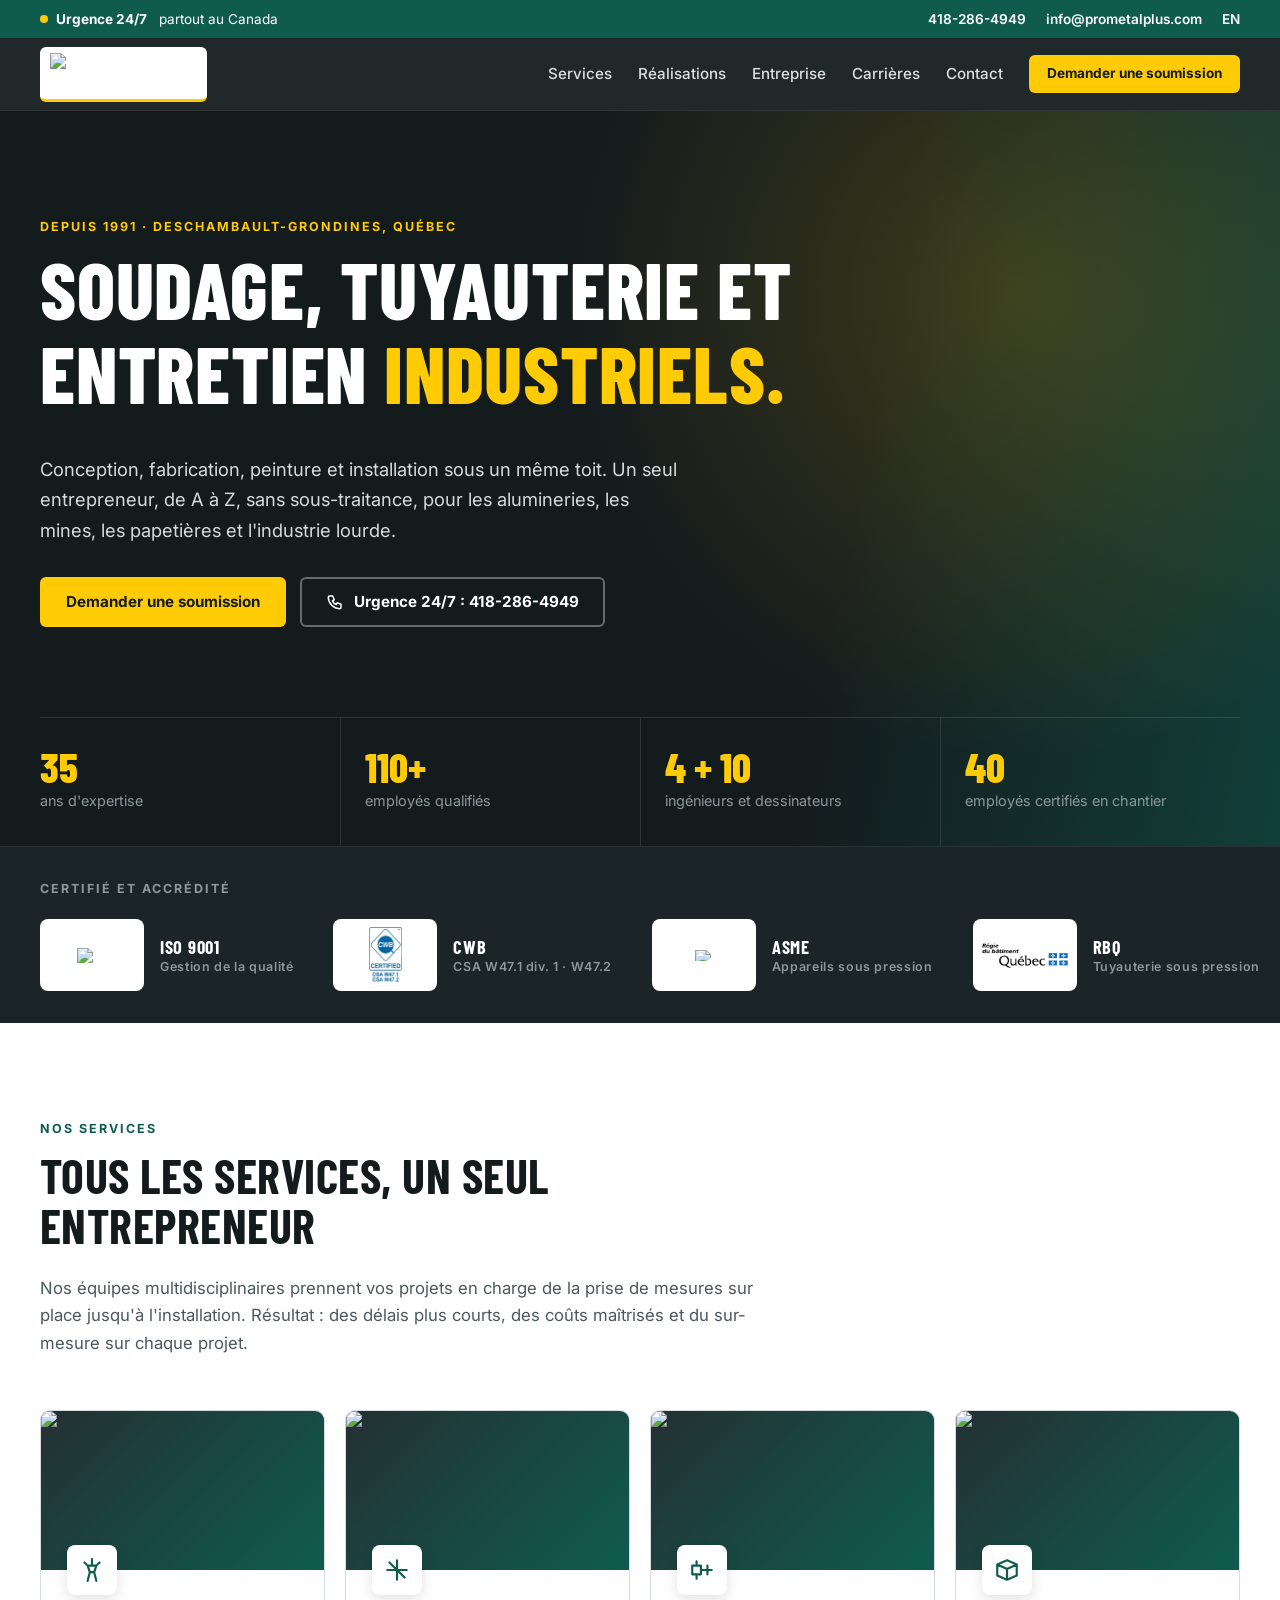
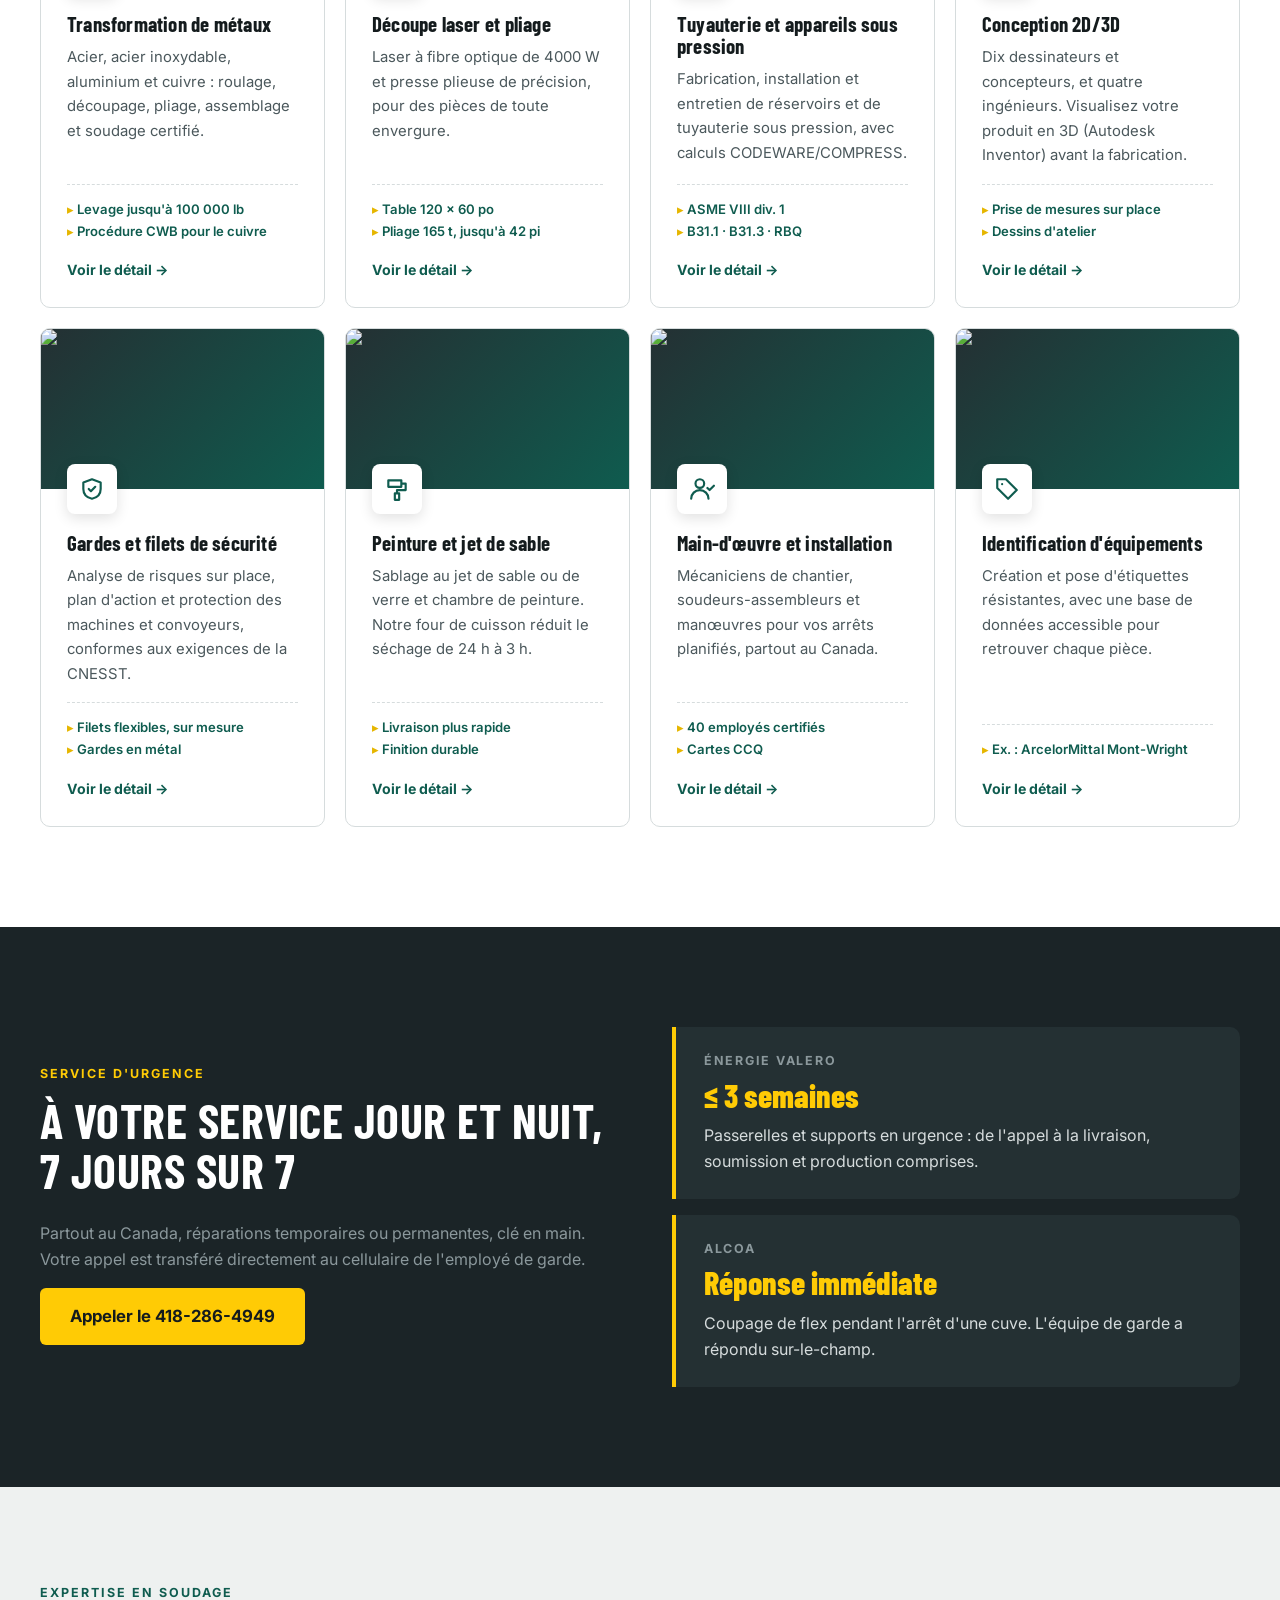
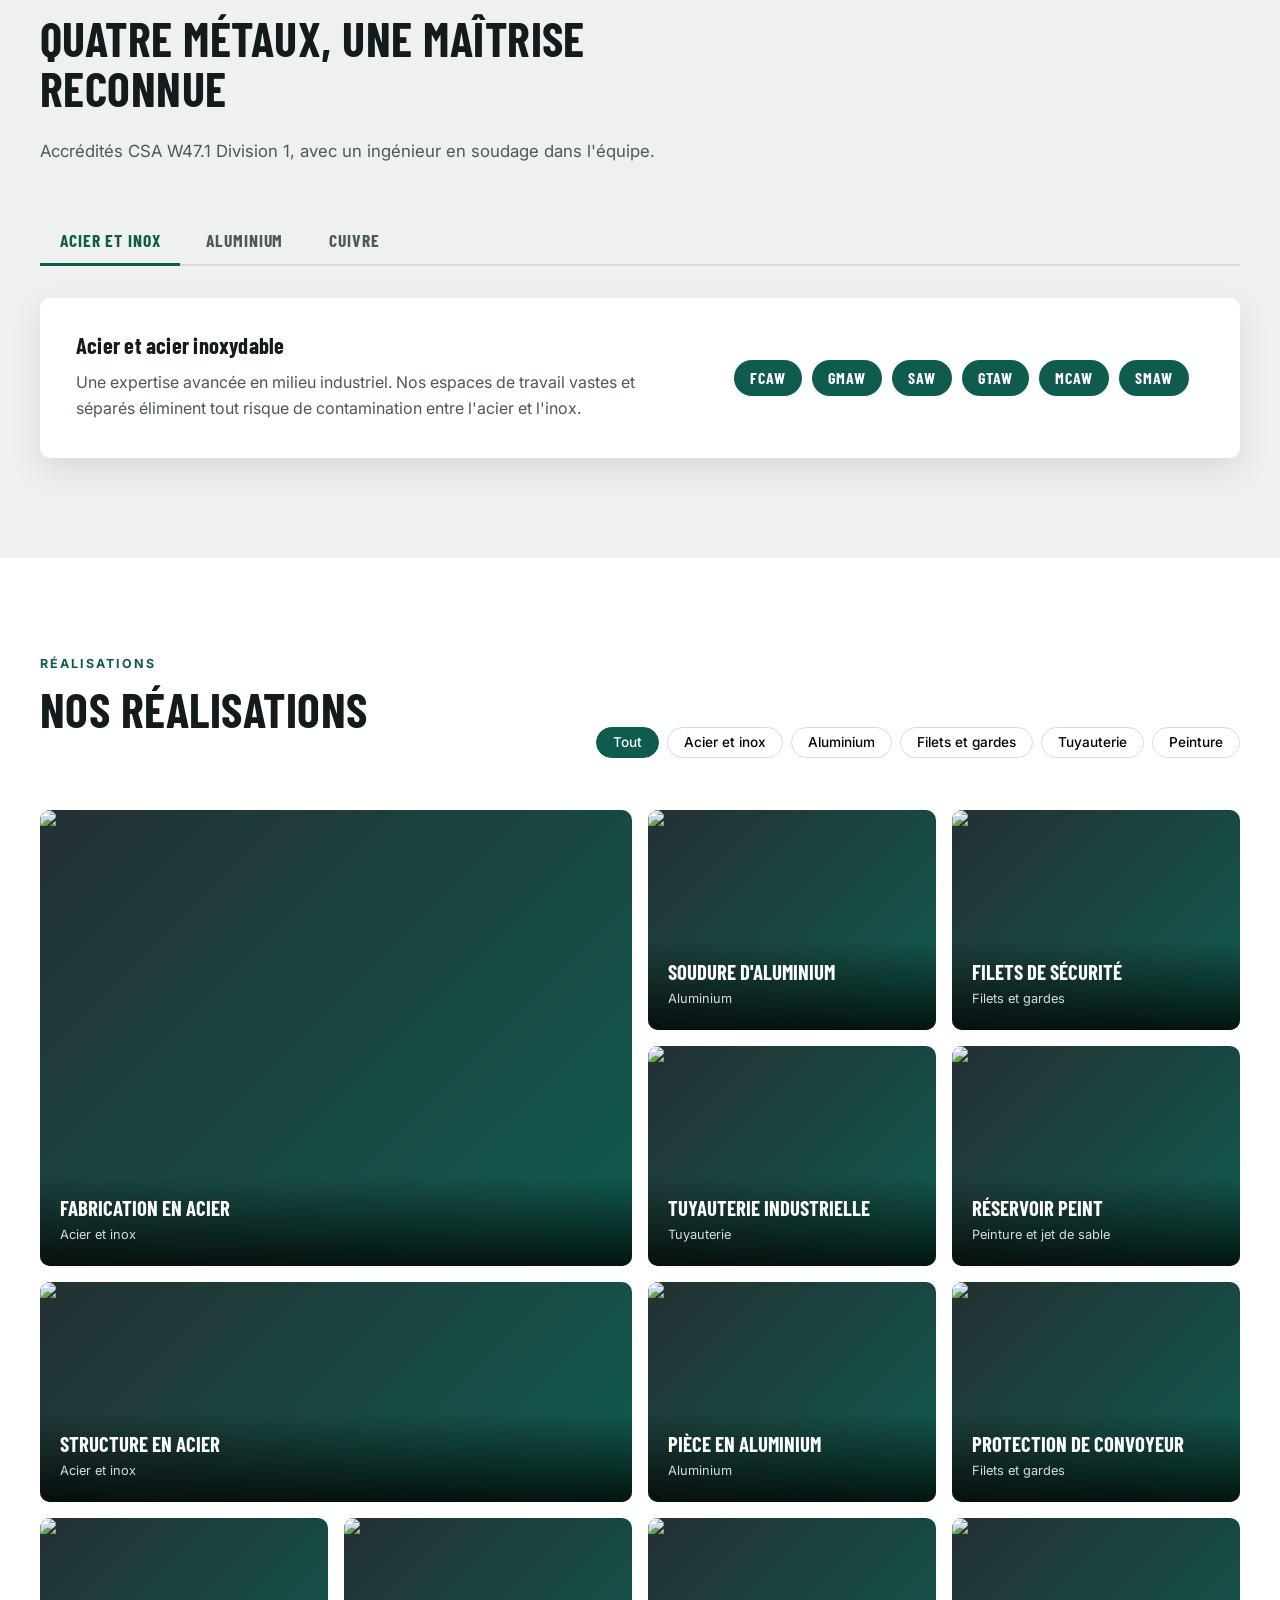
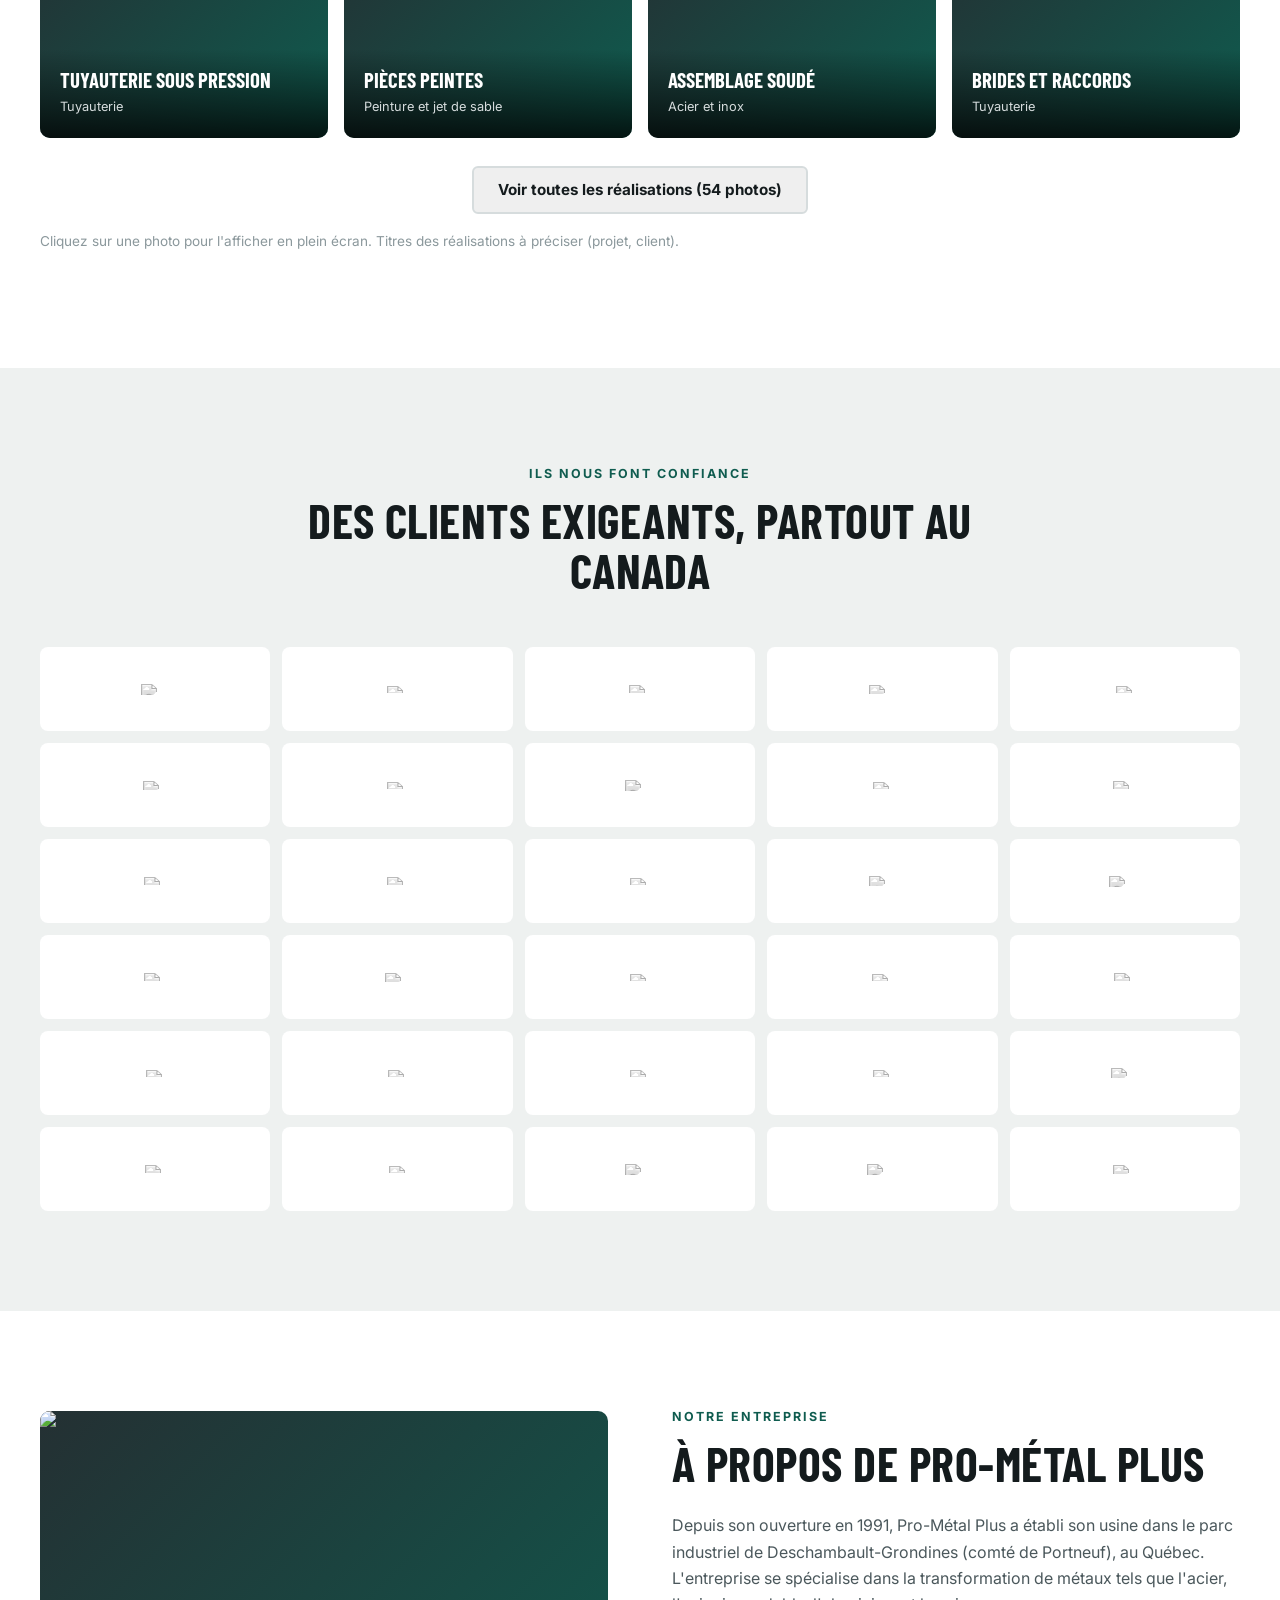
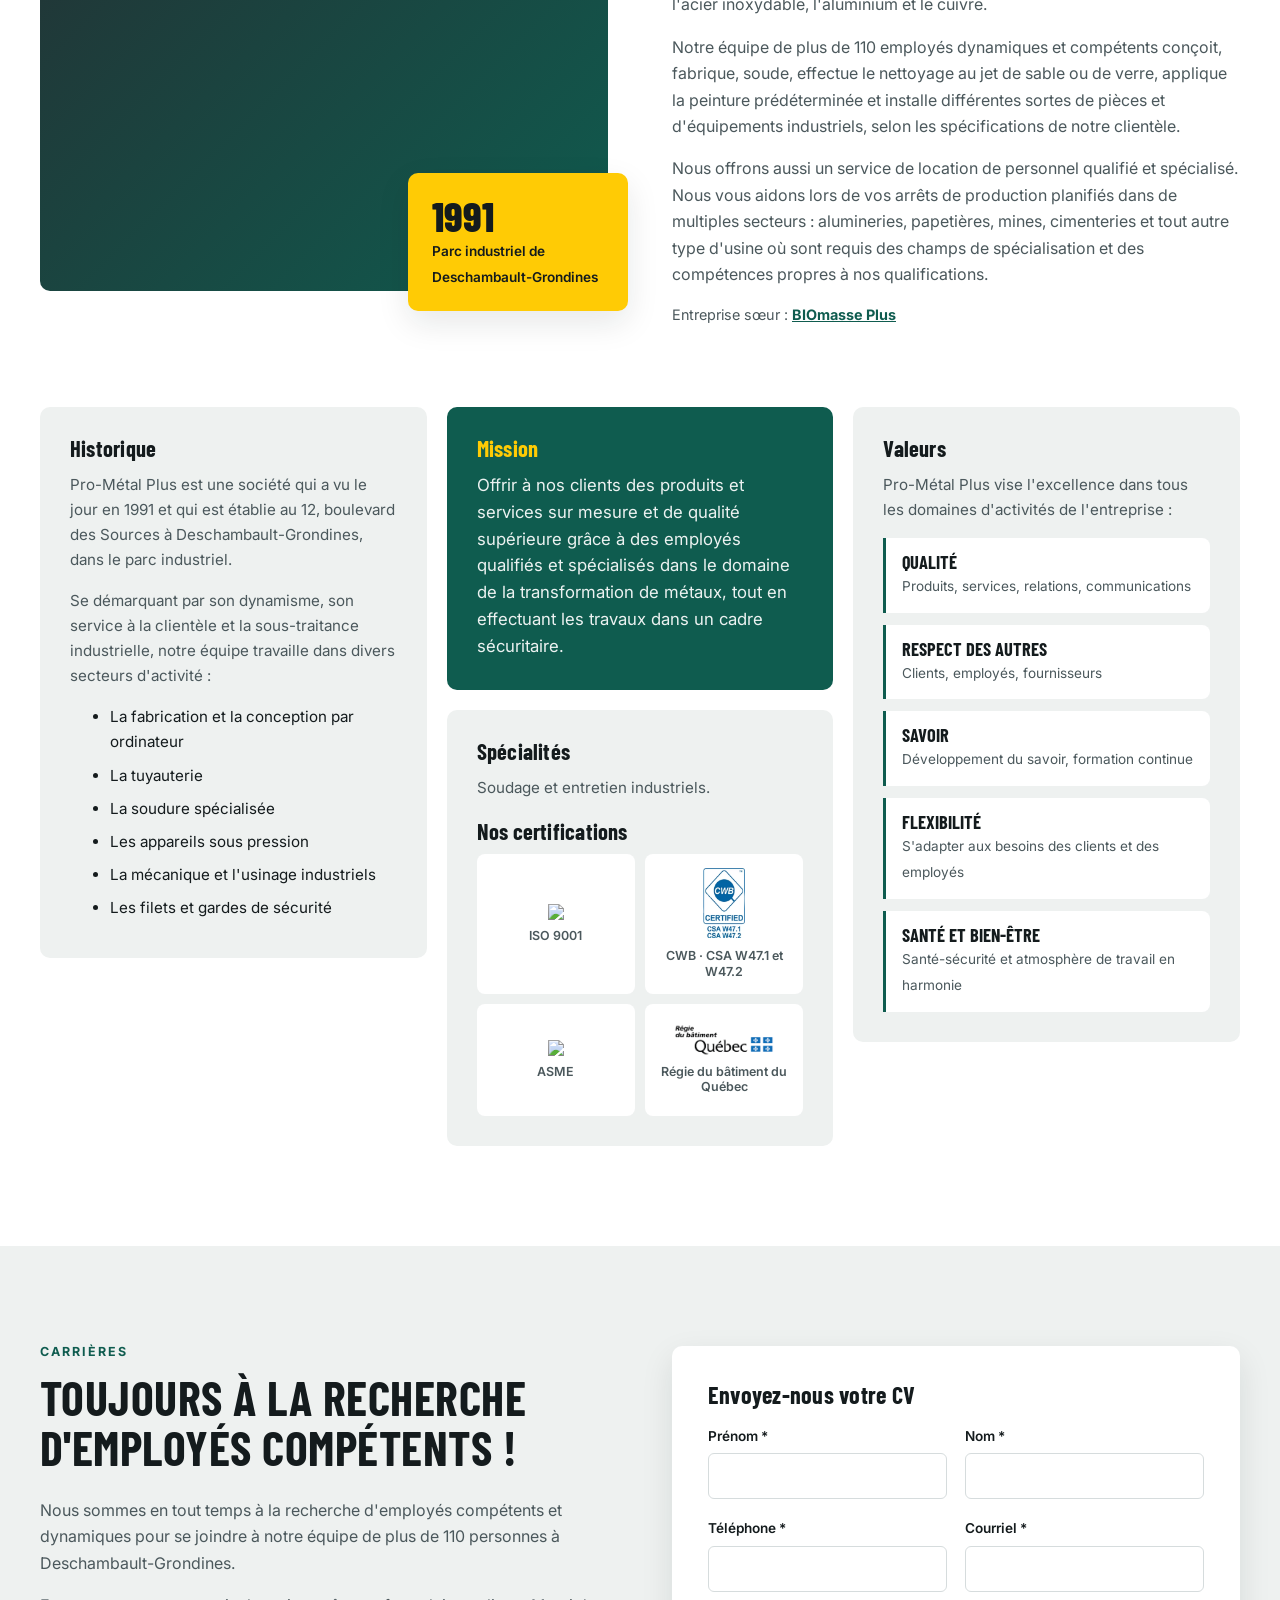
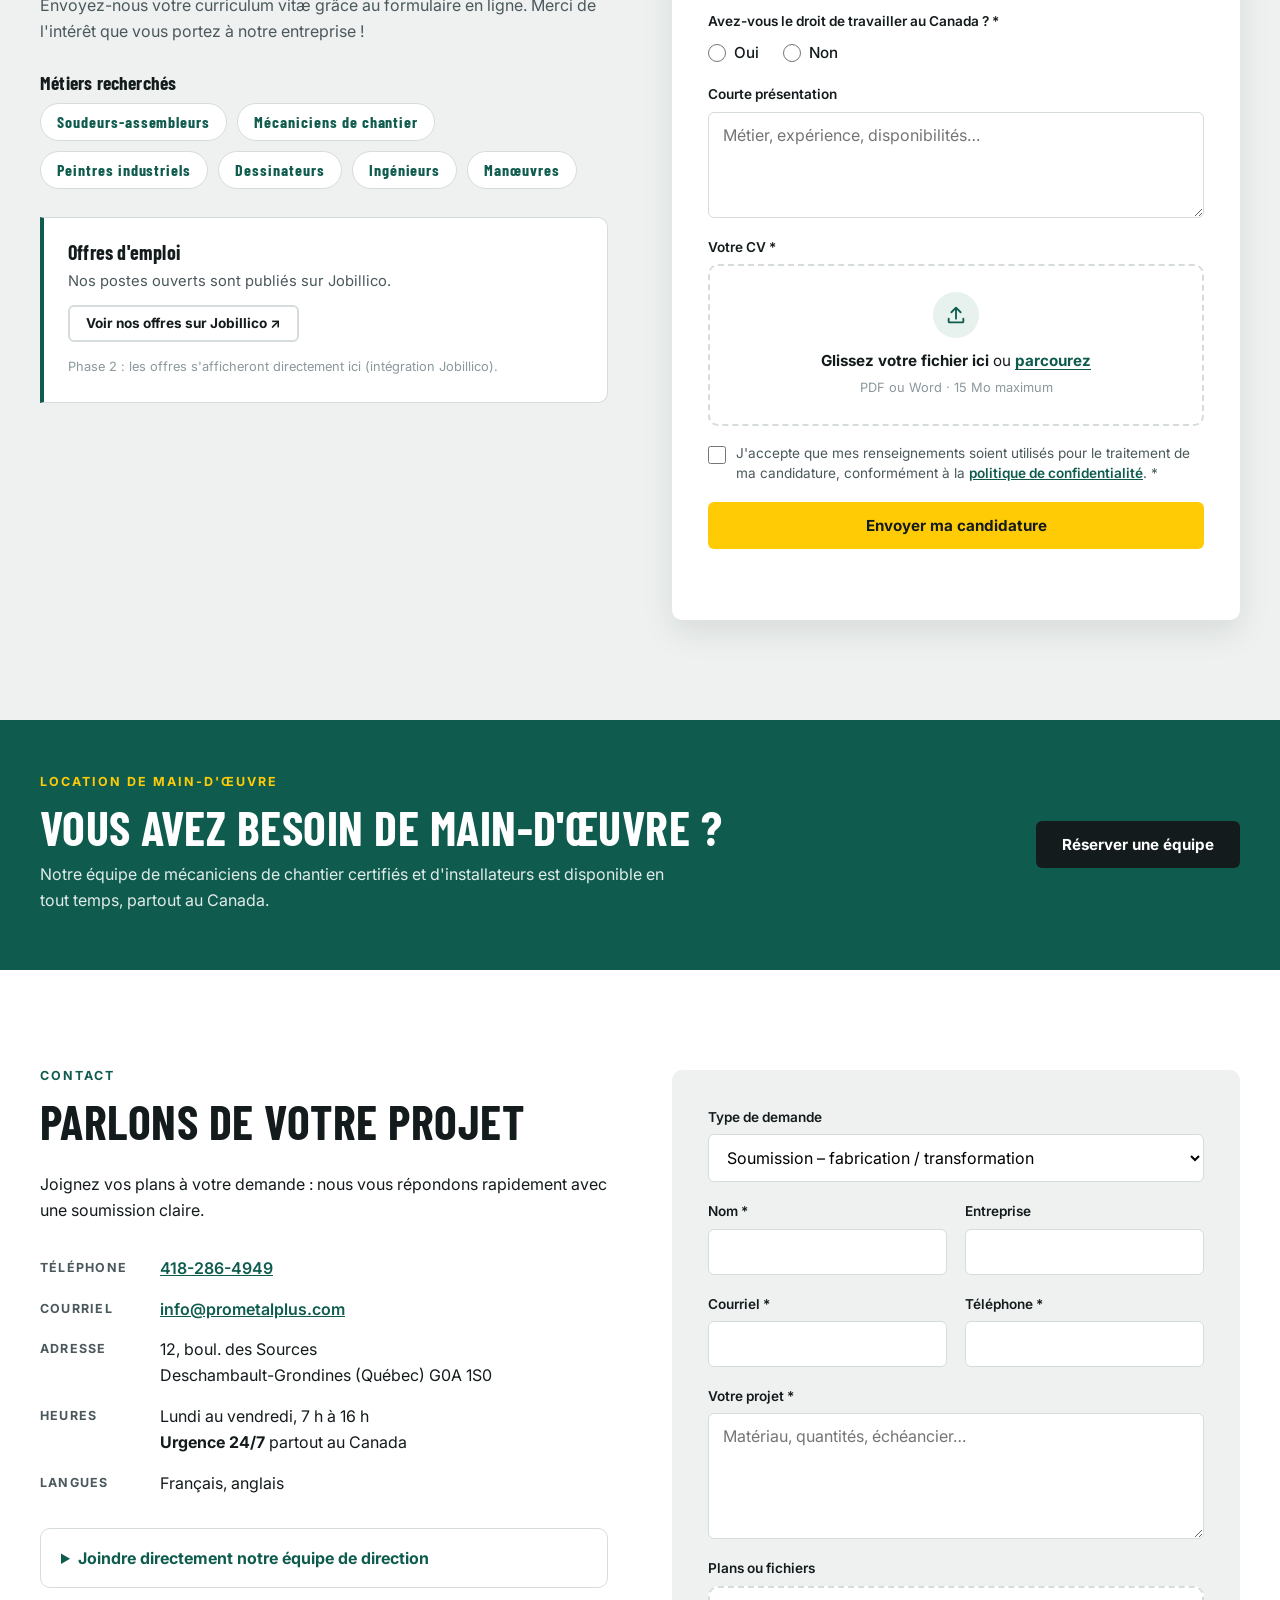
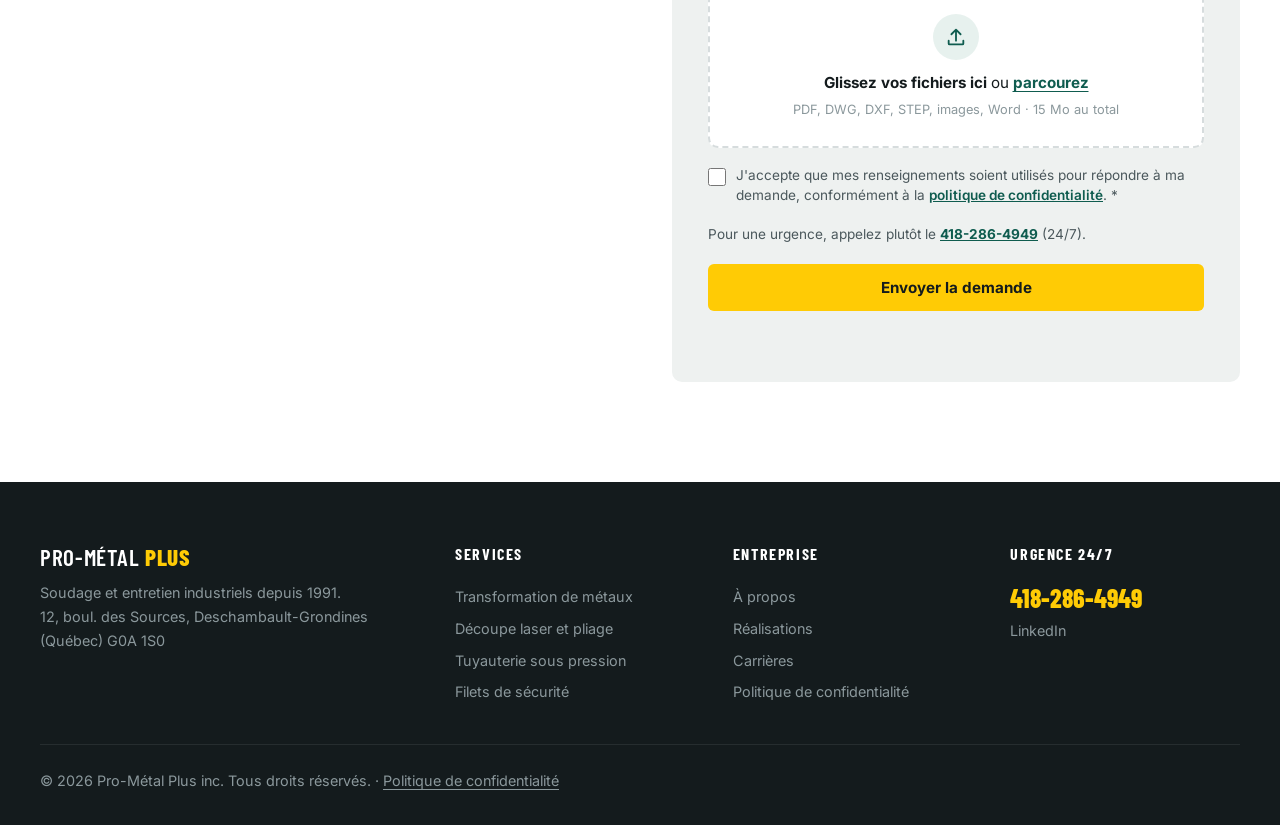
==== index.html @ 3fecea89 "Remplacer le logo RBQ par la version avec le drapeau du Québec Co-Authored-By: Claude Opus 5.5 <nore" ====
<!doctype html>
<html lang="fr-CA">
<head>
  <meta charset="utf-8">
  <meta name="viewport" content="width=device-width, initial-scale=1">
  <title>Pro-Métal Plus | Soudage, tuyauterie et entretien industriels – Québec</title>
  <meta name="description" content="Transformation de métaux, découpe laser, tuyauterie sous pression, filets de sécurité et main-d'œuvre industrielle. Certifié ISO 9001, CSA W47.1, ASME, RBQ. Urgence 24/7 partout au Canada.">
  <link rel="canonical" href="https://www.prometalplus.com/">
  <link rel="alternate" hreflang="fr-CA" href="https://www.prometalplus.com/">
  <link rel="alternate" hreflang="en-CA" href="https://www.prometalplus.com/en">
  <meta property="og:title" content="Pro-Métal Plus – Soudage et entretien industriels depuis 1991">
  <meta property="og:description" content="Un seul entrepreneur, de la conception à l'installation. Urgence 24/7 partout au Canada.">
  <meta property="og:type" content="website">
  <meta property="og:locale" content="fr_CA">
  <link rel="preconnect" href="https://fonts.googleapis.com">
  <link rel="preconnect" href="https://fonts.gstatic.com" crossorigin>
  <link href="https://fonts.googleapis.com/css2?family=Barlow+Condensed:wght@600;700;800&family=Inter:wght@400;500;600;700&display=swap" rel="stylesheet">
  <link rel="stylesheet" href="assets/styles.css">
  <script type="application/ld+json">
  {
    "@context": "https://schema.org",
    "@type": "LocalBusiness",
    "name": "Pro-Métal Plus inc.",
    "foundingDate": "1991",
    "url": "https://www.prometalplus.com/",
    "telephone": "+1-418-286-4949",
    "email": "info@prometalplus.com",
    "address": {
      "@type": "PostalAddress",
      "streetAddress": "12, boulevard des Sources",
      "addressLocality": "Deschambault-Grondines",
      "addressRegion": "QC",
      "postalCode": "G0A 1S0",
      "addressCountry": "CA"
    },
    "openingHours": "Mo-Fr 07:00-16:00",
    "areaServed": "CA",
    "sameAs": ["https://www.linkedin.com/company/pro-metal-plus"]
  }
  </script>
</head>
<body>
  <a class="skip" href="#contenu">Aller au contenu</a>

  <div class="topbar" id="top">
    <div class="wrap topbar-inner">
      <p><span class="pulse" aria-hidden="true"></span><strong>Urgence 24/7</strong><span class="hide-sm">&nbsp;partout au Canada</span></p>
      <div class="topbar-links">
        <a href="tel:+14182864949">418-286-4949</a>
        <a href="mailto:info@prometalplus.com" class="hide-sm">info@prometalplus.com</a>
        <a href="index-en.html" lang="en" hreflang="en">EN</a>
      </div>
    </div>
  </div>

  <header class="site-header">
    <div class="wrap header-inner">
      <a href="#top" class="logo" aria-label="Pro-Métal Plus, accueil">
        <span class="logo-plate"><img src="https://static.wixstatic.com/media/ba2cd3_1c61104547f84e889fcced7e7ce019eb~mv2.png/v1/fit/w_420,h_114,q_90,enc_auto/ba2cd3_1c61104547f84e889fcced7e7ce019eb~mv2.png" alt="Pro-Métal Plus" width="210" height="57"></span>
      </a>
      <button class="nav-toggle" aria-expanded="false" aria-controls="nav" aria-label="Ouvrir le menu">
        <span></span><span></span><span></span>
      </button>
      <nav id="nav" class="nav">
        <a href="#services">Services</a>
        <a href="#realisations">Réalisations</a>
        <a href="#entreprise">Entreprise</a>
        <a href="#carrieres">Carrières</a>
        <a href="#contact">Contact</a>
        <a href="#contact" class="btn btn-primary btn-sm">Demander une soumission</a>
      </nav>
    </div>
  </header>

  <main id="contenu">
    <!-- HERO -->
    <section class="hero">
      <div class="hero-bg" aria-hidden="true" style="--hero:url('https://static.wixstatic.com/media/ba2cd3_7f628fdc2ef7432baa7f3d2c8104a5ea~mv2.jpg/v1/fill/w_1920,h_1100,al_c,q_80,enc_auto/ba2cd3_7f628fdc2ef7432baa7f3d2c8104a5ea~mv2.jpg')"></div>
      <div class="wrap hero-inner">
        <p class="eyebrow">Depuis 1991 · Deschambault-Grondines, Québec</p>
        <h1>Soudage, tuyauterie et entretien <span class="accent">industriels.</span></h1>
        <p class="lead">Conception, fabrication, peinture et installation sous un même toit.
          Un seul entrepreneur, de A à Z, sans sous-traitance, pour les alumineries, les mines, les papetières et l'industrie lourde.</p>
        <div class="hero-cta">
          <a href="#contact" class="btn btn-primary">Demander une soumission</a>
          <a href="tel:+14182864949" class="btn btn-ghost">
            <svg viewBox="0 0 24 24" aria-hidden="true"><path d="M5 4h4l2 5-2.5 1.5a11 11 0 0 0 5 5L15 13l5 2v4a2 2 0 0 1-2 2A16 16 0 0 1 3 6a2 2 0 0 1 2-2"/></svg>
            Urgence 24/7 : 418-286-4949
          </a>
        </div>
      </div>
      <div class="wrap">
        <ul class="stats">
          <li><strong data-since="1991">35</strong><span>ans d'expertise</span></li>
          <li><strong>110+</strong><span>employés qualifiés</span></li>
          <li><strong>4 + 10</strong><span>ingénieurs et dessinateurs</span></li>
          <li><strong>40</strong><span>employés certifiés en chantier</span></li>
        </ul>
      </div>
    </section>

    <!-- CERTIFICATIONS -->
    <section class="certs" aria-label="Certifications">
      <div class="wrap certs-inner">
        <p>Certifié et accrédité</p>
        <ul class="cert-list">
          <li><span class="cert-img"><img src="https://static.wixstatic.com/media/ba2cd3_ef130b03b09541f49f3c5443480b4c1b~mv2.jpg/v1/fit/w_240,h_120,q_90,enc_auto/ba2cd3_ef130b03b09541f49f3c5443480b4c1b~mv2.jpg" alt="Certification ISO 9001" width="80" height="40"></span><span class="cert-txt"><strong>ISO 9001</strong><small>Gestion de la qualité</small></span></li>
          <li><span class="cert-img"><img src="assets/cwb-certified.png" alt="Certifié CWB – CSA W47.1 et CSA W47.2" width="136" height="234"></span><span class="cert-txt"><strong>CWB</strong><small>CSA W47.1 div. 1 · W47.2</small></span></li>
          <li><span class="cert-img"><img src="https://static.wixstatic.com/media/ba2cd3_6da52abd4d184717bfda48ca9338acb3~mv2.jpg/v1/fit/w_240,h_134,q_90,enc_auto/ba2cd3_6da52abd4d184717bfda48ca9338acb3~mv2.jpg" alt="ASME" width="80" height="45"></span><span class="cert-txt"><strong>ASME</strong><small>Appareils sous pression</small></span></li>
          <li><span class="cert-img"><img src="assets/rbq.png" alt="Régie du bâtiment du Québec (RBQ)" width="499" height="156"></span><span class="cert-txt"><strong>RBQ</strong><small>Tuyauterie sous pression</small></span></li>
        </ul>
      </div>
    </section>

    <!-- SERVICES -->
    <section class="section" id="services">
      <div class="wrap">
        <header class="section-head">
          <p class="eyebrow">Nos services</p>
          <h2>Tous les services, un seul entrepreneur</h2>
          <p>Nos équipes multidisciplinaires prennent vos projets en charge de la prise de mesures sur place jusqu'à l'installation. Résultat : des délais plus courts, des coûts maîtrisés et du sur-mesure sur chaque projet.</p>
        </header>
        <div class="cards">
          <a class="card" href="#service-transformation" data-service="transformation">
            <div class="card-img"><img src="https://static.wixstatic.com/media/ba2cd3_f2b2e9b9323040f084ddc357f3753e19~mv2.jpg/v1/fill/w_640,h_360,al_c,q_80,enc_auto/ba2cd3_f2b2e9b9323040f084ddc357f3753e19~mv2.jpg" alt="Transformation de métaux" loading="lazy" width="640" height="360"></div>
            <div class="icon" aria-hidden="true"><svg viewBox="0 0 24 24"><path d="M12 2v6M8 8h8l-2 6h-4zM10 14l-2 8M14 14l2 8M5 5l2 2M19 5l-2 2"/></svg></div>
            <h3>Transformation de métaux</h3>
            <p>Acier, acier inoxydable, aluminium et cuivre : roulage, découpage, pliage, assemblage et soudage certifié.</p>
            <ul class="specs"><li>Levage jusqu'à 100 000 lb</li><li>Procédure CWB pour le cuivre</li></ul>
            <span class="more">Voir le détail <span aria-hidden="true">→</span></span>
          </a>
          <a class="card" href="#service-decoupe" data-service="decoupe">
            <div class="card-img"><img src="https://static.wixstatic.com/media/c776e7_84c294afe4854980b2db826070c5a3c8~mv2.jpg/v1/fill/w_640,h_360,al_c,q_80,enc_auto/c776e7_84c294afe4854980b2db826070c5a3c8~mv2.jpg" alt="Découpe laser et pliage" loading="lazy" width="640" height="360"></div>
            <div class="icon" aria-hidden="true"><svg viewBox="0 0 24 24"><path d="M3 12h18M12 3v18M5 5l14 14"/></svg></div>
            <h3>Découpe laser et pliage</h3>
            <p>Laser à fibre optique de 4000 W et presse plieuse de précision, pour des pièces de toute envergure.</p>
            <ul class="specs"><li>Table 120 × 60 po</li><li>Pliage 165 t, jusqu'à 42 pi</li></ul>
            <span class="more">Voir le détail <span aria-hidden="true">→</span></span>
          </a>
          <a class="card" href="#service-tuyauterie" data-service="tuyauterie">
            <div class="card-img"><img src="https://static.wixstatic.com/media/ba2cd3_2ff84ee8f72b445e99ed83cd4de413bb~mv2.jpg/v1/fill/w_640,h_360,al_c,q_80,enc_auto/ba2cd3_2ff84ee8f72b445e99ed83cd4de413bb~mv2.jpg" alt="Tuyauterie et appareils sous pression" loading="lazy" width="640" height="360"></div>
            <div class="icon" aria-hidden="true"><svg viewBox="0 0 24 24"><path d="M3 8h8v8H3zM11 12h10M17 8v8M7 4v4M7 16v4"/></svg></div>
            <h3>Tuyauterie et appareils sous pression</h3>
            <p>Fabrication, installation et entretien de réservoirs et de tuyauterie sous pression, avec calculs CODEWARE/COMPRESS.</p>
            <ul class="specs"><li>ASME VIII div. 1</li><li>B31.1 · B31.3 · RBQ</li></ul>
            <span class="more">Voir le détail <span aria-hidden="true">→</span></span>
          </a>
          <a class="card" href="#service-conception" data-service="conception">
            <div class="card-img"><img src="https://static.wixstatic.com/media/ba2cd3_c58f81c004434b0d946f1bfed806f370~mv2.jpg/v1/fill/w_640,h_360,al_c,q_80,enc_auto/ba2cd3_c58f81c004434b0d946f1bfed806f370~mv2.jpg" alt="Conception 2D/3D" loading="lazy" width="640" height="360"></div>
            <div class="icon" aria-hidden="true"><svg viewBox="0 0 24 24"><path d="M3 7l9-4 9 4-9 4zM3 7v10l9 4 9-4V7M12 11v10"/></svg></div>
            <h3>Conception 2D/3D</h3>
            <p>Dix dessinateurs et concepteurs, et quatre ingénieurs. Visualisez votre produit en 3D (Autodesk Inventor) avant la fabrication.</p>
            <ul class="specs"><li>Prise de mesures sur place</li><li>Dessins d'atelier</li></ul>
            <span class="more">Voir le détail <span aria-hidden="true">→</span></span>
          </a>
          <a class="card" href="#service-filets" data-service="filets">
            <div class="card-img"><img src="https://static.wixstatic.com/media/ba2cd3_cad60c8237af4234b7fd2b8c84a18605~mv2.jpg/v1/fill/w_640,h_360,al_c,q_80,enc_auto/ba2cd3_cad60c8237af4234b7fd2b8c84a18605~mv2.jpg" alt="Gardes et filets de sécurité" loading="lazy" width="640" height="360"></div>
            <div class="icon" aria-hidden="true"><svg viewBox="0 0 24 24"><path d="M12 3l8 3v6c0 5-3.5 8-8 9-4.5-1-8-4-8-9V6z M9 12l2 2 4-4"/></svg></div>
            <h3>Gardes et filets de sécurité</h3>
            <p>Analyse de risques sur place, plan d'action et protection des machines et convoyeurs, conformes aux exigences de la CNESST.</p>
            <ul class="specs"><li>Filets flexibles, sur mesure</li><li>Gardes en métal</li></ul>
            <span class="more">Voir le détail <span aria-hidden="true">→</span></span>
          </a>
          <a class="card" href="#service-peinture" data-service="peinture">
            <div class="card-img"><img src="https://static.wixstatic.com/media/ba2cd3_a4f5ab12bcbf4108bfbece44b8b34b81~mv2.jpg/v1/fill/w_640,h_360,al_c,q_80,enc_auto/ba2cd3_a4f5ab12bcbf4108bfbece44b8b34b81~mv2.jpg" alt="Peinture et jet de sable" loading="lazy" width="640" height="360"></div>
            <div class="icon" aria-hidden="true"><svg viewBox="0 0 24 24"><path d="M4 4h12v6H4zM16 7h4v6h-8v3M10 16h4v6h-4z"/></svg></div>
            <h3>Peinture et jet de sable</h3>
            <p>Sablage au jet de sable ou de verre et chambre de peinture. Notre four de cuisson réduit le séchage de 24 h à 3 h.</p>
            <ul class="specs"><li>Livraison plus rapide</li><li>Finition durable</li></ul>
            <span class="more">Voir le détail <span aria-hidden="true">→</span></span>
          </a>
          <a class="card" href="#service-main-oeuvre" data-service="main-oeuvre">
            <div class="card-img"><img src="https://static.wixstatic.com/media/ba2cd3_c50703b674ce4f61bc44212a06b9f68a~mv2.jpg/v1/fill/w_640,h_360,al_c,q_80,enc_auto/ba2cd3_c50703b674ce4f61bc44212a06b9f68a~mv2.jpg" alt="Main-d'œuvre et installation" loading="lazy" width="640" height="360"></div>
            <div class="icon" aria-hidden="true"><svg viewBox="0 0 24 24"><path d="M14 7a4 4 0 1 1-8 0 4 4 0 0 1 8 0M2 21a8 8 0 0 1 16 0M17 11l2 2 4-4"/></svg></div>
            <h3>Main-d'œuvre et installation</h3>
            <p>Mécaniciens de chantier, soudeurs-assembleurs et manœuvres pour vos arrêts planifiés, partout au Canada.</p>
            <ul class="specs"><li>40 employés certifiés</li><li>Cartes CCQ</li></ul>
            <span class="more">Voir le détail <span aria-hidden="true">→</span></span>
          </a>
          <a class="card" href="#service-identification" data-service="identification">
            <div class="card-img"><img src="https://static.wixstatic.com/media/0a02d9_ae0d6fdfaab74768be7aeb5642c90abc~mv2.png/v1/fill/w_640,h_360,al_c,q_80,enc_auto/0a02d9_ae0d6fdfaab74768be7aeb5642c90abc~mv2.png" alt="Identification d'équipements" loading="lazy" width="640" height="360"></div>
            <div class="icon" aria-hidden="true"><svg viewBox="0 0 24 24"><path d="M3 3h8l10 10-8 8L3 11zM7.5 7.5h.01"/></svg></div>
            <h3>Identification d'équipements</h3>
            <p>Création et pose d'étiquettes résistantes, avec une base de données accessible pour retrouver chaque pièce.</p>
            <ul class="specs"><li>Ex. : ArcelorMittal Mont-Wright</li></ul>
            <span class="more">Voir le détail <span aria-hidden="true">→</span></span>
          </a>
        </div>
      </div>
    </section>

    <!-- URGENCE -->
    <section class="section section-dark has-bg" id="urgence" style="--bg:url('https://static.wixstatic.com/media/ba2cd3_5cd456d2bba74b56af0c2d0a213f7be7~mv2.jpg/v1/fill/w_1600,h_800,al_c,q_80,enc_auto/ba2cd3_5cd456d2bba74b56af0c2d0a213f7be7~mv2.jpg')">
      <div class="wrap emergency">
        <div>
          <p class="eyebrow">Service d'urgence</p>
          <h2>À votre service jour et nuit, 7 jours sur 7</h2>
          <p class="muted">Partout au Canada, réparations temporaires ou permanentes, clé en main. Votre appel est transféré directement au cellulaire de l'employé de garde.</p>
          <a href="tel:+14182864949" class="btn btn-primary btn-lg">Appeler le 418-286-4949</a>
        </div>
        <div class="cases">
          <article class="case">
            <p class="case-client">Énergie Valero</p>
            <p class="case-kpi">≤ 3 semaines</p>
            <p>Passerelles et supports en urgence : de l'appel à la livraison, soumission et production comprises.</p>
          </article>
          <article class="case">
            <p class="case-client">Alcoa</p>
            <p class="case-kpi">Réponse immédiate</p>
            <p>Coupage de flex pendant l'arrêt d'une cuve. L'équipe de garde a répondu sur-le-champ.</p>
          </article>
        </div>
      </div>
    </section>

    <!-- EXPERTISE METAUX -->
    <section class="section section-alt">
      <div class="wrap">
        <header class="section-head">
          <p class="eyebrow">Expertise en soudage</p>
          <h2>Quatre métaux, une maîtrise reconnue</h2>
          <p>Accrédités CSA W47.1 Division 1, avec un ingénieur en soudage dans l'équipe.</p>
        </header>
        <div class="tabs" role="tablist" aria-label="Métaux">
          <button role="tab" aria-selected="true" aria-controls="tab-acier" id="t-acier">Acier et inox</button>
          <button role="tab" aria-selected="false" aria-controls="tab-alu" id="t-alu">Aluminium</button>
          <button role="tab" aria-selected="false" aria-controls="tab-cuivre" id="t-cuivre">Cuivre</button>
        </div>
        <div class="tabpanel" role="tabpanel" id="tab-acier" aria-labelledby="t-acier">
          <div>
            <h3>Acier et acier inoxydable</h3>
            <p>Une expertise avancée en milieu industriel. Nos espaces de travail vastes et séparés éliminent tout risque de contamination entre l'acier et l'inox.</p>
          </div>
          <ul class="pills"><li>FCAW</li><li>GMAW</li><li>SAW</li><li>GTAW</li><li>MCAW</li><li>SMAW</li></ul>
        </div>
        <div class="tabpanel" role="tabpanel" id="tab-alu" aria-labelledby="t-alu" hidden>
          <div>
            <h3>Aluminium</h3>
            <p>Certifiés CWB depuis de nombreuses années. Partenaires de longue date d'Alcoa et de Rio Tinto pour les conducteurs électriques et structuraux. Soudeuses spécialisées Pulse &amp; Pulse.</p>
          </div>
          <ul class="pills"><li>GMAW</li><li>GTAW</li><li>Pulse &amp; Pulse</li></ul>
        </div>
        <div class="tabpanel" role="tabpanel" id="tab-cuivre" aria-labelledby="t-cuivre" hidden>
          <div>
            <h3>Cuivre</h3>
            <p>L'une des rares entreprises à posséder une procédure de soudage du cuivre approuvée par le CWB. Experts en fabrication de flexibles pour la conduction de l'électricité.</p>
          </div>
          <ul class="pills"><li>Procédure CWB</li><li>Flexibles électriques</li></ul>
        </div>
      </div>
    </section>

    <!-- REALISATIONS -->
    <section class="section" id="realisations">
      <div class="wrap">
        <header class="section-head row">
          <div>
            <p class="eyebrow">Réalisations</p>
            <h2>Nos réalisations</h2>
          </div>
          <div class="filters" role="group" aria-label="Filtrer les réalisations">
            <button class="chip is-active" data-filter="all">Tout</button>
            <button class="chip" data-filter="acier">Acier et inox</button>
            <button class="chip" data-filter="alu">Aluminium</button>
            <button class="chip" data-filter="filets">Filets et gardes</button>
            <button class="chip" data-filter="tuyau">Tuyauterie</button>
            <button class="chip" data-filter="peinture">Peinture</button>
          </div>
        </header>
        <div class="gallery">
          <figure class="tile t1" data-cat="acier" data-full="https://static.wixstatic.com/media/ba2cd3_a7b31eec5dc54f13adff8ba443b2908f~mv2.jpg/v1/fit/w_1920,h_1440,q_85,enc_auto/ba2cd3_a7b31eec5dc54f13adff8ba443b2908f~mv2.jpg" tabindex="0" role="button" aria-label="Agrandir la photo"><img src="https://static.wixstatic.com/media/ba2cd3_a7b31eec5dc54f13adff8ba443b2908f~mv2.jpg/v1/fill/w_900,h_700,al_c,q_80,enc_auto/ba2cd3_a7b31eec5dc54f13adff8ba443b2908f~mv2.jpg" alt="Fabrication en acier – Acier et inox, réalisation Pro-Métal Plus" loading="lazy"><figcaption><strong>Fabrication en acier</strong><span>Acier et inox</span></figcaption></figure>
          <figure class="tile " data-cat="alu" data-full="https://static.wixstatic.com/media/ba2cd3_06d40b7593514e53a92249d07a07907a~mv2.jpg/v1/fit/w_1920,h_1440,q_85,enc_auto/ba2cd3_06d40b7593514e53a92249d07a07907a~mv2.jpg" tabindex="0" role="button" aria-label="Agrandir la photo"><img src="https://static.wixstatic.com/media/ba2cd3_06d40b7593514e53a92249d07a07907a~mv2.jpg/v1/fill/w_900,h_700,al_c,q_80,enc_auto/ba2cd3_06d40b7593514e53a92249d07a07907a~mv2.jpg" alt="Soudure d'aluminium – Aluminium, réalisation Pro-Métal Plus" loading="lazy"><figcaption><strong>Soudure d'aluminium</strong><span>Aluminium</span></figcaption></figure>
          <figure class="tile " data-cat="filets" data-full="https://static.wixstatic.com/media/ba2cd3_d6dd60a9c6eb45e9b3f2449b4b64be47~mv2.jpg/v1/fit/w_1920,h_1440,q_85,enc_auto/ba2cd3_d6dd60a9c6eb45e9b3f2449b4b64be47~mv2.jpg" tabindex="0" role="button" aria-label="Agrandir la photo"><img src="https://static.wixstatic.com/media/ba2cd3_d6dd60a9c6eb45e9b3f2449b4b64be47~mv2.jpg/v1/fill/w_900,h_700,al_c,q_80,enc_auto/ba2cd3_d6dd60a9c6eb45e9b3f2449b4b64be47~mv2.jpg" alt="Filets de sécurité – Filets et gardes, réalisation Pro-Métal Plus" loading="lazy"><figcaption><strong>Filets de sécurité</strong><span>Filets et gardes</span></figcaption></figure>
          <figure class="tile " data-cat="tuyau" data-full="https://static.wixstatic.com/media/ba2cd3_a960b3729ea7450e8273a41678806872~mv2.jpg/v1/fit/w_1920,h_1440,q_85,enc_auto/ba2cd3_a960b3729ea7450e8273a41678806872~mv2.jpg" tabindex="0" role="button" aria-label="Agrandir la photo"><img src="https://static.wixstatic.com/media/ba2cd3_a960b3729ea7450e8273a41678806872~mv2.jpg/v1/fill/w_900,h_700,al_c,q_80,enc_auto/ba2cd3_a960b3729ea7450e8273a41678806872~mv2.jpg" alt="Tuyauterie industrielle – Tuyauterie, réalisation Pro-Métal Plus" loading="lazy"><figcaption><strong>Tuyauterie industrielle</strong><span>Tuyauterie</span></figcaption></figure>
          <figure class="tile " data-cat="peinture" data-full="https://static.wixstatic.com/media/ba2cd3_703032657b164de7beffd2630f64e2b2~mv2.jpg/v1/fit/w_1920,h_1440,q_85,enc_auto/ba2cd3_703032657b164de7beffd2630f64e2b2~mv2.jpg" tabindex="0" role="button" aria-label="Agrandir la photo"><img src="https://static.wixstatic.com/media/ba2cd3_703032657b164de7beffd2630f64e2b2~mv2.jpg/v1/fill/w_900,h_700,al_c,q_80,enc_auto/ba2cd3_703032657b164de7beffd2630f64e2b2~mv2.jpg" alt="Réservoir peint – Peinture et jet de sable, réalisation Pro-Métal Plus" loading="lazy"><figcaption><strong>Réservoir peint</strong><span>Peinture et jet de sable</span></figcaption></figure>
          <figure class="tile t-wide" data-cat="acier" data-full="https://static.wixstatic.com/media/ba2cd3_6b50fab4311749bb9f9403c60d7b9f56~mv2.jpg/v1/fit/w_1920,h_1440,q_85,enc_auto/ba2cd3_6b50fab4311749bb9f9403c60d7b9f56~mv2.jpg" tabindex="0" role="button" aria-label="Agrandir la photo"><img src="https://static.wixstatic.com/media/ba2cd3_6b50fab4311749bb9f9403c60d7b9f56~mv2.jpg/v1/fill/w_900,h_700,al_c,q_80,enc_auto/ba2cd3_6b50fab4311749bb9f9403c60d7b9f56~mv2.jpg" alt="Structure en acier – Acier et inox, réalisation Pro-Métal Plus" loading="lazy"><figcaption><strong>Structure en acier</strong><span>Acier et inox</span></figcaption></figure>
          <figure class="tile " data-cat="alu" data-full="https://static.wixstatic.com/media/ba2cd3_8fde4ef4dd0e43ed9efbd0c617923a1f~mv2.jpg/v1/fit/w_1920,h_1440,q_85,enc_auto/ba2cd3_8fde4ef4dd0e43ed9efbd0c617923a1f~mv2.jpg" tabindex="0" role="button" aria-label="Agrandir la photo"><img src="https://static.wixstatic.com/media/ba2cd3_8fde4ef4dd0e43ed9efbd0c617923a1f~mv2.jpg/v1/fill/w_900,h_700,al_c,q_80,enc_auto/ba2cd3_8fde4ef4dd0e43ed9efbd0c617923a1f~mv2.jpg" alt="Pièce en aluminium – Aluminium, réalisation Pro-Métal Plus" loading="lazy"><figcaption><strong>Pièce en aluminium</strong><span>Aluminium</span></figcaption></figure>
          <figure class="tile " data-cat="filets" data-full="https://static.wixstatic.com/media/ba2cd3_ed05f0451653442eb27b1c6466a93718~mv2.jpg/v1/fit/w_1920,h_1440,q_85,enc_auto/ba2cd3_ed05f0451653442eb27b1c6466a93718~mv2.jpg" tabindex="0" role="button" aria-label="Agrandir la photo"><img src="https://static.wixstatic.com/media/ba2cd3_ed05f0451653442eb27b1c6466a93718~mv2.jpg/v1/fill/w_900,h_700,al_c,q_80,enc_auto/ba2cd3_ed05f0451653442eb27b1c6466a93718~mv2.jpg" alt="Protection de convoyeur – Filets et gardes, réalisation Pro-Métal Plus" loading="lazy"><figcaption><strong>Protection de convoyeur</strong><span>Filets et gardes</span></figcaption></figure>
          <figure class="tile " data-cat="tuyau" data-full="https://static.wixstatic.com/media/ba2cd3_8c0a9415f3c8404ca06c8edfe36a8e30~mv2.jpg/v1/fit/w_1920,h_1440,q_85,enc_auto/ba2cd3_8c0a9415f3c8404ca06c8edfe36a8e30~mv2.jpg" tabindex="0" role="button" aria-label="Agrandir la photo"><img src="https://static.wixstatic.com/media/ba2cd3_8c0a9415f3c8404ca06c8edfe36a8e30~mv2.jpg/v1/fill/w_900,h_700,al_c,q_80,enc_auto/ba2cd3_8c0a9415f3c8404ca06c8edfe36a8e30~mv2.jpg" alt="Tuyauterie sous pression – Tuyauterie, réalisation Pro-Métal Plus" loading="lazy"><figcaption><strong>Tuyauterie sous pression</strong><span>Tuyauterie</span></figcaption></figure>
          <figure class="tile " data-cat="peinture" data-full="https://static.wixstatic.com/media/ba2cd3_cc169b6015034ac6922c4adf0832d76d~mv2.jpg/v1/fit/w_1920,h_1440,q_85,enc_auto/ba2cd3_cc169b6015034ac6922c4adf0832d76d~mv2.jpg" tabindex="0" role="button" aria-label="Agrandir la photo"><img src="https://static.wixstatic.com/media/ba2cd3_cc169b6015034ac6922c4adf0832d76d~mv2.jpg/v1/fill/w_900,h_700,al_c,q_80,enc_auto/ba2cd3_cc169b6015034ac6922c4adf0832d76d~mv2.jpg" alt="Pièces peintes – Peinture et jet de sable, réalisation Pro-Métal Plus" loading="lazy"><figcaption><strong>Pièces peintes</strong><span>Peinture et jet de sable</span></figcaption></figure>
          <figure class="tile" data-cat="acier" data-full="https://static.wixstatic.com/media/ba2cd3_91ba88e902c0489685072a944043e482~mv2.jpg/v1/fit/w_1920,h_1440,q_85,enc_auto/ba2cd3_91ba88e902c0489685072a944043e482~mv2.jpg" tabindex="0" role="button" aria-label="Agrandir la photo"><img src="https://static.wixstatic.com/media/ba2cd3_91ba88e902c0489685072a944043e482~mv2.jpg/v1/fill/w_900,h_700,al_c,q_80,enc_auto/ba2cd3_91ba88e902c0489685072a944043e482~mv2.jpg" alt="Assemblage soudé – Acier et inox, réalisation Pro-Métal Plus" loading="lazy"><figcaption><strong>Assemblage soudé</strong><span>Acier et inox</span></figcaption></figure>
          <figure class="tile" data-cat="tuyau" data-full="https://static.wixstatic.com/media/ba2cd3_593eed23b6aa4f78ad2d121120e2fff8~mv2.jpg/v1/fit/w_1920,h_1440,q_85,enc_auto/ba2cd3_593eed23b6aa4f78ad2d121120e2fff8~mv2.jpg" tabindex="0" role="button" aria-label="Agrandir la photo"><img src="https://static.wixstatic.com/media/ba2cd3_593eed23b6aa4f78ad2d121120e2fff8~mv2.jpg/v1/fill/w_900,h_700,al_c,q_80,enc_auto/ba2cd3_593eed23b6aa4f78ad2d121120e2fff8~mv2.jpg" alt="Brides et raccords – Tuyauterie, réalisation Pro-Métal Plus" loading="lazy"><figcaption><strong>Brides et raccords</strong><span>Tuyauterie</span></figcaption></figure>
          <figure class="tile extra" data-cat="acier" data-full="https://static.wixstatic.com/media/ba2cd3_3e40d95770f5479aaddb03fc4ca5759a~mv2.jpg/v1/fit/w_1920,h_1440,q_85,enc_auto/ba2cd3_3e40d95770f5479aaddb03fc4ca5759a~mv2.jpg" tabindex="0" role="button" aria-label="Agrandir la photo" hidden><img src="https://static.wixstatic.com/media/ba2cd3_3e40d95770f5479aaddb03fc4ca5759a~mv2.jpg/v1/fill/w_600,h_480,al_c,q_80,enc_auto/ba2cd3_3e40d95770f5479aaddb03fc4ca5759a~mv2.jpg" alt="Acier et inox – réalisation Pro-Métal Plus" loading="lazy"><figcaption><strong>Acier et inox</strong></figcaption></figure>
          <figure class="tile extra" data-cat="acier" data-full="https://static.wixstatic.com/media/ba2cd3_64753ac007c64331b585243982e9c078~mv2.jpg/v1/fit/w_1920,h_1440,q_85,enc_auto/ba2cd3_64753ac007c64331b585243982e9c078~mv2.jpg" tabindex="0" role="button" aria-label="Agrandir la photo" hidden><img src="https://static.wixstatic.com/media/ba2cd3_64753ac007c64331b585243982e9c078~mv2.jpg/v1/fill/w_600,h_480,al_c,q_80,enc_auto/ba2cd3_64753ac007c64331b585243982e9c078~mv2.jpg" alt="Acier et inox – réalisation Pro-Métal Plus" loading="lazy"><figcaption><strong>Acier et inox</strong></figcaption></figure>
          <figure class="tile extra" data-cat="acier" data-full="https://static.wixstatic.com/media/ba2cd3_8b31daf08bad406ab7e73ef55bc010ec~mv2.jpg/v1/fit/w_1920,h_1440,q_85,enc_auto/ba2cd3_8b31daf08bad406ab7e73ef55bc010ec~mv2.jpg" tabindex="0" role="button" aria-label="Agrandir la photo" hidden><img src="https://static.wixstatic.com/media/ba2cd3_8b31daf08bad406ab7e73ef55bc010ec~mv2.jpg/v1/fill/w_600,h_480,al_c,q_80,enc_auto/ba2cd3_8b31daf08bad406ab7e73ef55bc010ec~mv2.jpg" alt="Acier et inox – réalisation Pro-Métal Plus" loading="lazy"><figcaption><strong>Acier et inox</strong></figcaption></figure>
          <figure class="tile extra" data-cat="acier" data-full="https://static.wixstatic.com/media/ba2cd3_59d5ef9ae7cf4486bb117edc5bd2c7c6~mv2.jpg/v1/fit/w_1920,h_1440,q_85,enc_auto/ba2cd3_59d5ef9ae7cf4486bb117edc5bd2c7c6~mv2.jpg" tabindex="0" role="button" aria-label="Agrandir la photo" hidden><img src="https://static.wixstatic.com/media/ba2cd3_59d5ef9ae7cf4486bb117edc5bd2c7c6~mv2.jpg/v1/fill/w_600,h_480,al_c,q_80,enc_auto/ba2cd3_59d5ef9ae7cf4486bb117edc5bd2c7c6~mv2.jpg" alt="Acier et inox – réalisation Pro-Métal Plus" loading="lazy"><figcaption><strong>Acier et inox</strong></figcaption></figure>
          <figure class="tile extra" data-cat="acier" data-full="https://static.wixstatic.com/media/ba2cd3_f1c8d530f0e5488a91c9af59b462bb95~mv2.jpg/v1/fit/w_1920,h_1440,q_85,enc_auto/ba2cd3_f1c8d530f0e5488a91c9af59b462bb95~mv2.jpg" tabindex="0" role="button" aria-label="Agrandir la photo" hidden><img src="https://static.wixstatic.com/media/ba2cd3_f1c8d530f0e5488a91c9af59b462bb95~mv2.jpg/v1/fill/w_600,h_480,al_c,q_80,enc_auto/ba2cd3_f1c8d530f0e5488a91c9af59b462bb95~mv2.jpg" alt="Acier et inox – réalisation Pro-Métal Plus" loading="lazy"><figcaption><strong>Acier et inox</strong></figcaption></figure>
          <figure class="tile extra" data-cat="acier" data-full="https://static.wixstatic.com/media/ba2cd3_401c390cc3894a86bb0feba701d3826e~mv2.jpg/v1/fit/w_1920,h_1440,q_85,enc_auto/ba2cd3_401c390cc3894a86bb0feba701d3826e~mv2.jpg" tabindex="0" role="button" aria-label="Agrandir la photo" hidden><img src="https://static.wixstatic.com/media/ba2cd3_401c390cc3894a86bb0feba701d3826e~mv2.jpg/v1/fill/w_600,h_480,al_c,q_80,enc_auto/ba2cd3_401c390cc3894a86bb0feba701d3826e~mv2.jpg" alt="Acier et inox – réalisation Pro-Métal Plus" loading="lazy"><figcaption><strong>Acier et inox</strong></figcaption></figure>
          <figure class="tile extra" data-cat="acier" data-full="https://static.wixstatic.com/media/ba2cd3_bb81dfd251a54a1f87219ca233981e0c~mv2.jpg/v1/fit/w_1920,h_1440,q_85,enc_auto/ba2cd3_bb81dfd251a54a1f87219ca233981e0c~mv2.jpg" tabindex="0" role="button" aria-label="Agrandir la photo" hidden><img src="https://static.wixstatic.com/media/ba2cd3_bb81dfd251a54a1f87219ca233981e0c~mv2.jpg/v1/fill/w_600,h_480,al_c,q_80,enc_auto/ba2cd3_bb81dfd251a54a1f87219ca233981e0c~mv2.jpg" alt="Acier et inox – réalisation Pro-Métal Plus" loading="lazy"><figcaption><strong>Acier et inox</strong></figcaption></figure>
          <figure class="tile extra" data-cat="acier" data-full="https://static.wixstatic.com/media/ba2cd3_5e8fec9d8f8f4e86bf5f05d6c108ee1b~mv2.jpg/v1/fit/w_1920,h_1440,q_85,enc_auto/ba2cd3_5e8fec9d8f8f4e86bf5f05d6c108ee1b~mv2.jpg" tabindex="0" role="button" aria-label="Agrandir la photo" hidden><img src="https://static.wixstatic.com/media/ba2cd3_5e8fec9d8f8f4e86bf5f05d6c108ee1b~mv2.jpg/v1/fill/w_600,h_480,al_c,q_80,enc_auto/ba2cd3_5e8fec9d8f8f4e86bf5f05d6c108ee1b~mv2.jpg" alt="Acier et inox – réalisation Pro-Métal Plus" loading="lazy"><figcaption><strong>Acier et inox</strong></figcaption></figure>
          <figure class="tile extra" data-cat="acier" data-full="https://static.wixstatic.com/media/ba2cd3_22c39f931be146ac9692f102295ca19c~mv2.jpg/v1/fit/w_1920,h_1440,q_85,enc_auto/ba2cd3_22c39f931be146ac9692f102295ca19c~mv2.jpg" tabindex="0" role="button" aria-label="Agrandir la photo" hidden><img src="https://static.wixstatic.com/media/ba2cd3_22c39f931be146ac9692f102295ca19c~mv2.jpg/v1/fill/w_600,h_480,al_c,q_80,enc_auto/ba2cd3_22c39f931be146ac9692f102295ca19c~mv2.jpg" alt="Acier et inox – réalisation Pro-Métal Plus" loading="lazy"><figcaption><strong>Acier et inox</strong></figcaption></figure>
          <figure class="tile extra" data-cat="acier" data-full="https://static.wixstatic.com/media/ba2cd3_d5d5b98f811f4fcf82ab07ed3d2fc6d6~mv2.jpg/v1/fit/w_1920,h_1440,q_85,enc_auto/ba2cd3_d5d5b98f811f4fcf82ab07ed3d2fc6d6~mv2.jpg" tabindex="0" role="button" aria-label="Agrandir la photo" hidden><img src="https://static.wixstatic.com/media/ba2cd3_d5d5b98f811f4fcf82ab07ed3d2fc6d6~mv2.jpg/v1/fill/w_600,h_480,al_c,q_80,enc_auto/ba2cd3_d5d5b98f811f4fcf82ab07ed3d2fc6d6~mv2.jpg" alt="Acier et inox – réalisation Pro-Métal Plus" loading="lazy"><figcaption><strong>Acier et inox</strong></figcaption></figure>
          <figure class="tile extra" data-cat="acier" data-full="https://static.wixstatic.com/media/ba2cd3_e95883d44eb84ea1bf49418c1384d499~mv2.jpg/v1/fit/w_1920,h_1440,q_85,enc_auto/ba2cd3_e95883d44eb84ea1bf49418c1384d499~mv2.jpg" tabindex="0" role="button" aria-label="Agrandir la photo" hidden><img src="https://static.wixstatic.com/media/ba2cd3_e95883d44eb84ea1bf49418c1384d499~mv2.jpg/v1/fill/w_600,h_480,al_c,q_80,enc_auto/ba2cd3_e95883d44eb84ea1bf49418c1384d499~mv2.jpg" alt="Acier et inox – réalisation Pro-Métal Plus" loading="lazy"><figcaption><strong>Acier et inox</strong></figcaption></figure>
          <figure class="tile extra" data-cat="alu" data-full="https://static.wixstatic.com/media/ba2cd3_19e0269203cc4b8ca5cfa18ae437cf57~mv2.jpg/v1/fit/w_1920,h_1440,q_85,enc_auto/ba2cd3_19e0269203cc4b8ca5cfa18ae437cf57~mv2.jpg" tabindex="0" role="button" aria-label="Agrandir la photo" hidden><img src="https://static.wixstatic.com/media/ba2cd3_19e0269203cc4b8ca5cfa18ae437cf57~mv2.jpg/v1/fill/w_600,h_480,al_c,q_80,enc_auto/ba2cd3_19e0269203cc4b8ca5cfa18ae437cf57~mv2.jpg" alt="Aluminium – réalisation Pro-Métal Plus" loading="lazy"><figcaption><strong>Aluminium</strong></figcaption></figure>
          <figure class="tile extra" data-cat="alu" data-full="https://static.wixstatic.com/media/ba2cd3_2353a668574a4f259ddbe0e4f90fa07e~mv2.jpg/v1/fit/w_1920,h_1440,q_85,enc_auto/ba2cd3_2353a668574a4f259ddbe0e4f90fa07e~mv2.jpg" tabindex="0" role="button" aria-label="Agrandir la photo" hidden><img src="https://static.wixstatic.com/media/ba2cd3_2353a668574a4f259ddbe0e4f90fa07e~mv2.jpg/v1/fill/w_600,h_480,al_c,q_80,enc_auto/ba2cd3_2353a668574a4f259ddbe0e4f90fa07e~mv2.jpg" alt="Aluminium – réalisation Pro-Métal Plus" loading="lazy"><figcaption><strong>Aluminium</strong></figcaption></figure>
          <figure class="tile extra" data-cat="alu" data-full="https://static.wixstatic.com/media/ba2cd3_084f5bece5b440d0b6be8211db9e9860~mv2.jpg/v1/fit/w_1920,h_1440,q_85,enc_auto/ba2cd3_084f5bece5b440d0b6be8211db9e9860~mv2.jpg" tabindex="0" role="button" aria-label="Agrandir la photo" hidden><img src="https://static.wixstatic.com/media/ba2cd3_084f5bece5b440d0b6be8211db9e9860~mv2.jpg/v1/fill/w_600,h_480,al_c,q_80,enc_auto/ba2cd3_084f5bece5b440d0b6be8211db9e9860~mv2.jpg" alt="Aluminium – réalisation Pro-Métal Plus" loading="lazy"><figcaption><strong>Aluminium</strong></figcaption></figure>
          <figure class="tile extra" data-cat="alu" data-full="https://static.wixstatic.com/media/ba2cd3_c267f8dbc52b47849bf75907f9fb27b3~mv2.jpg/v1/fit/w_1920,h_1440,q_85,enc_auto/ba2cd3_c267f8dbc52b47849bf75907f9fb27b3~mv2.jpg" tabindex="0" role="button" aria-label="Agrandir la photo" hidden><img src="https://static.wixstatic.com/media/ba2cd3_c267f8dbc52b47849bf75907f9fb27b3~mv2.jpg/v1/fill/w_600,h_480,al_c,q_80,enc_auto/ba2cd3_c267f8dbc52b47849bf75907f9fb27b3~mv2.jpg" alt="Aluminium – réalisation Pro-Métal Plus" loading="lazy"><figcaption><strong>Aluminium</strong></figcaption></figure>
          <figure class="tile extra" data-cat="alu" data-full="https://static.wixstatic.com/media/ba2cd3_b26f8f9ecace4244ba8e92fb8fe8d2a7~mv2.jpg/v1/fit/w_1920,h_1440,q_85,enc_auto/ba2cd3_b26f8f9ecace4244ba8e92fb8fe8d2a7~mv2.jpg" tabindex="0" role="button" aria-label="Agrandir la photo" hidden><img src="https://static.wixstatic.com/media/ba2cd3_b26f8f9ecace4244ba8e92fb8fe8d2a7~mv2.jpg/v1/fill/w_600,h_480,al_c,q_80,enc_auto/ba2cd3_b26f8f9ecace4244ba8e92fb8fe8d2a7~mv2.jpg" alt="Aluminium – réalisation Pro-Métal Plus" loading="lazy"><figcaption><strong>Aluminium</strong></figcaption></figure>
          <figure class="tile extra" data-cat="alu" data-full="https://static.wixstatic.com/media/ba2cd3_209e9bd041f54a18a35a277d5dd95675~mv2.jpg/v1/fit/w_1920,h_1440,q_85,enc_auto/ba2cd3_209e9bd041f54a18a35a277d5dd95675~mv2.jpg" tabindex="0" role="button" aria-label="Agrandir la photo" hidden><img src="https://static.wixstatic.com/media/ba2cd3_209e9bd041f54a18a35a277d5dd95675~mv2.jpg/v1/fill/w_600,h_480,al_c,q_80,enc_auto/ba2cd3_209e9bd041f54a18a35a277d5dd95675~mv2.jpg" alt="Aluminium – réalisation Pro-Métal Plus" loading="lazy"><figcaption><strong>Aluminium</strong></figcaption></figure>
          <figure class="tile extra" data-cat="filets" data-full="https://static.wixstatic.com/media/ba2cd3_ab3792659d0744fc8858397b5dbd3013~mv2.jpg/v1/fit/w_1920,h_1440,q_85,enc_auto/ba2cd3_ab3792659d0744fc8858397b5dbd3013~mv2.jpg" tabindex="0" role="button" aria-label="Agrandir la photo" hidden><img src="https://static.wixstatic.com/media/ba2cd3_ab3792659d0744fc8858397b5dbd3013~mv2.jpg/v1/fill/w_600,h_480,al_c,q_80,enc_auto/ba2cd3_ab3792659d0744fc8858397b5dbd3013~mv2.jpg" alt="Filets et gardes – réalisation Pro-Métal Plus" loading="lazy"><figcaption><strong>Filets et gardes</strong></figcaption></figure>
          <figure class="tile extra" data-cat="filets" data-full="https://static.wixstatic.com/media/ba2cd3_6264c33a8dac46f3a6424df2191788d8~mv2.jpg/v1/fit/w_1920,h_1440,q_85,enc_auto/ba2cd3_6264c33a8dac46f3a6424df2191788d8~mv2.jpg" tabindex="0" role="button" aria-label="Agrandir la photo" hidden><img src="https://static.wixstatic.com/media/ba2cd3_6264c33a8dac46f3a6424df2191788d8~mv2.jpg/v1/fill/w_600,h_480,al_c,q_80,enc_auto/ba2cd3_6264c33a8dac46f3a6424df2191788d8~mv2.jpg" alt="Filets et gardes – réalisation Pro-Métal Plus" loading="lazy"><figcaption><strong>Filets et gardes</strong></figcaption></figure>
          <figure class="tile extra" data-cat="filets" data-full="https://static.wixstatic.com/media/ba2cd3_8ea2c324a7144ccda0ff9a85899ff8a2~mv2.jpg/v1/fit/w_1920,h_1440,q_85,enc_auto/ba2cd3_8ea2c324a7144ccda0ff9a85899ff8a2~mv2.jpg" tabindex="0" role="button" aria-label="Agrandir la photo" hidden><img src="https://static.wixstatic.com/media/ba2cd3_8ea2c324a7144ccda0ff9a85899ff8a2~mv2.jpg/v1/fill/w_600,h_480,al_c,q_80,enc_auto/ba2cd3_8ea2c324a7144ccda0ff9a85899ff8a2~mv2.jpg" alt="Filets et gardes – réalisation Pro-Métal Plus" loading="lazy"><figcaption><strong>Filets et gardes</strong></figcaption></figure>
          <figure class="tile extra" data-cat="filets" data-full="https://static.wixstatic.com/media/ba2cd3_d4a6d358827946cea8cae4252ff92324~mv2.jpg/v1/fit/w_1920,h_1440,q_85,enc_auto/ba2cd3_d4a6d358827946cea8cae4252ff92324~mv2.jpg" tabindex="0" role="button" aria-label="Agrandir la photo" hidden><img src="https://static.wixstatic.com/media/ba2cd3_d4a6d358827946cea8cae4252ff92324~mv2.jpg/v1/fill/w_600,h_480,al_c,q_80,enc_auto/ba2cd3_d4a6d358827946cea8cae4252ff92324~mv2.jpg" alt="Filets et gardes – réalisation Pro-Métal Plus" loading="lazy"><figcaption><strong>Filets et gardes</strong></figcaption></figure>
          <figure class="tile extra" data-cat="filets" data-full="https://static.wixstatic.com/media/ba2cd3_4f66f10f59c249d4810d015e74de96ce~mv2.jpg/v1/fit/w_1920,h_1440,q_85,enc_auto/ba2cd3_4f66f10f59c249d4810d015e74de96ce~mv2.jpg" tabindex="0" role="button" aria-label="Agrandir la photo" hidden><img src="https://static.wixstatic.com/media/ba2cd3_4f66f10f59c249d4810d015e74de96ce~mv2.jpg/v1/fill/w_600,h_480,al_c,q_80,enc_auto/ba2cd3_4f66f10f59c249d4810d015e74de96ce~mv2.jpg" alt="Filets et gardes – réalisation Pro-Métal Plus" loading="lazy"><figcaption><strong>Filets et gardes</strong></figcaption></figure>
          <figure class="tile extra" data-cat="filets" data-full="https://static.wixstatic.com/media/ba2cd3_6e0a776f4cdc4024b2f6564a055d1edc~mv2.jpg/v1/fit/w_1920,h_1440,q_85,enc_auto/ba2cd3_6e0a776f4cdc4024b2f6564a055d1edc~mv2.jpg" tabindex="0" role="button" aria-label="Agrandir la photo" hidden><img src="https://static.wixstatic.com/media/ba2cd3_6e0a776f4cdc4024b2f6564a055d1edc~mv2.jpg/v1/fill/w_600,h_480,al_c,q_80,enc_auto/ba2cd3_6e0a776f4cdc4024b2f6564a055d1edc~mv2.jpg" alt="Filets et gardes – réalisation Pro-Métal Plus" loading="lazy"><figcaption><strong>Filets et gardes</strong></figcaption></figure>
          <figure class="tile extra" data-cat="filets" data-full="https://static.wixstatic.com/media/ba2cd3_e9e99a120d8945e5a8847d016086944d~mv2.jpg/v1/fit/w_1920,h_1440,q_85,enc_auto/ba2cd3_e9e99a120d8945e5a8847d016086944d~mv2.jpg" tabindex="0" role="button" aria-label="Agrandir la photo" hidden><img src="https://static.wixstatic.com/media/ba2cd3_e9e99a120d8945e5a8847d016086944d~mv2.jpg/v1/fill/w_600,h_480,al_c,q_80,enc_auto/ba2cd3_e9e99a120d8945e5a8847d016086944d~mv2.jpg" alt="Filets et gardes – réalisation Pro-Métal Plus" loading="lazy"><figcaption><strong>Filets et gardes</strong></figcaption></figure>
          <figure class="tile extra" data-cat="filets" data-full="https://static.wixstatic.com/media/ba2cd3_3d209ea888824992a72e4d9e12cb9e2a~mv2.jpg/v1/fit/w_1920,h_1440,q_85,enc_auto/ba2cd3_3d209ea888824992a72e4d9e12cb9e2a~mv2.jpg" tabindex="0" role="button" aria-label="Agrandir la photo" hidden><img src="https://static.wixstatic.com/media/ba2cd3_3d209ea888824992a72e4d9e12cb9e2a~mv2.jpg/v1/fill/w_600,h_480,al_c,q_80,enc_auto/ba2cd3_3d209ea888824992a72e4d9e12cb9e2a~mv2.jpg" alt="Filets et gardes – réalisation Pro-Métal Plus" loading="lazy"><figcaption><strong>Filets et gardes</strong></figcaption></figure>
          <figure class="tile extra" data-cat="filets" data-full="https://static.wixstatic.com/media/ba2cd3_e4a11f1b619e4f83ac666324adfa4106~mv2.jpg/v1/fit/w_1920,h_1440,q_85,enc_auto/ba2cd3_e4a11f1b619e4f83ac666324adfa4106~mv2.jpg" tabindex="0" role="button" aria-label="Agrandir la photo" hidden><img src="https://static.wixstatic.com/media/ba2cd3_e4a11f1b619e4f83ac666324adfa4106~mv2.jpg/v1/fill/w_600,h_480,al_c,q_80,enc_auto/ba2cd3_e4a11f1b619e4f83ac666324adfa4106~mv2.jpg" alt="Filets et gardes – réalisation Pro-Métal Plus" loading="lazy"><figcaption><strong>Filets et gardes</strong></figcaption></figure>
          <figure class="tile extra" data-cat="filets" data-full="https://static.wixstatic.com/media/ba2cd3_4f88ee10e155455f9f778e74eff6cb56~mv2.jpg/v1/fit/w_1920,h_1440,q_85,enc_auto/ba2cd3_4f88ee10e155455f9f778e74eff6cb56~mv2.jpg" tabindex="0" role="button" aria-label="Agrandir la photo" hidden><img src="https://static.wixstatic.com/media/ba2cd3_4f88ee10e155455f9f778e74eff6cb56~mv2.jpg/v1/fill/w_600,h_480,al_c,q_80,enc_auto/ba2cd3_4f88ee10e155455f9f778e74eff6cb56~mv2.jpg" alt="Filets et gardes – réalisation Pro-Métal Plus" loading="lazy"><figcaption><strong>Filets et gardes</strong></figcaption></figure>
          <figure class="tile extra" data-cat="tuyau" data-full="https://static.wixstatic.com/media/ba2cd3_7f628fdc2ef7432baa7f3d2c8104a5ea~mv2.jpg/v1/fit/w_1920,h_1440,q_85,enc_auto/ba2cd3_7f628fdc2ef7432baa7f3d2c8104a5ea~mv2.jpg" tabindex="0" role="button" aria-label="Agrandir la photo" hidden><img src="https://static.wixstatic.com/media/ba2cd3_7f628fdc2ef7432baa7f3d2c8104a5ea~mv2.jpg/v1/fill/w_600,h_480,al_c,q_80,enc_auto/ba2cd3_7f628fdc2ef7432baa7f3d2c8104a5ea~mv2.jpg" alt="Tuyauterie – réalisation Pro-Métal Plus" loading="lazy"><figcaption><strong>Tuyauterie</strong></figcaption></figure>
          <figure class="tile extra" data-cat="tuyau" data-full="https://static.wixstatic.com/media/ba2cd3_400bc1ef2acc46e6a7e62ee9987be69e~mv2.jpg/v1/fit/w_1920,h_1440,q_85,enc_auto/ba2cd3_400bc1ef2acc46e6a7e62ee9987be69e~mv2.jpg" tabindex="0" role="button" aria-label="Agrandir la photo" hidden><img src="https://static.wixstatic.com/media/ba2cd3_400bc1ef2acc46e6a7e62ee9987be69e~mv2.jpg/v1/fill/w_600,h_480,al_c,q_80,enc_auto/ba2cd3_400bc1ef2acc46e6a7e62ee9987be69e~mv2.jpg" alt="Tuyauterie – réalisation Pro-Métal Plus" loading="lazy"><figcaption><strong>Tuyauterie</strong></figcaption></figure>
          <figure class="tile extra" data-cat="tuyau" data-full="https://static.wixstatic.com/media/ba2cd3_b8769e2ac63f4935955b3b52a9750520~mv2.jpg/v1/fit/w_1920,h_1440,q_85,enc_auto/ba2cd3_b8769e2ac63f4935955b3b52a9750520~mv2.jpg" tabindex="0" role="button" aria-label="Agrandir la photo" hidden><img src="https://static.wixstatic.com/media/ba2cd3_b8769e2ac63f4935955b3b52a9750520~mv2.jpg/v1/fill/w_600,h_480,al_c,q_80,enc_auto/ba2cd3_b8769e2ac63f4935955b3b52a9750520~mv2.jpg" alt="Tuyauterie – réalisation Pro-Métal Plus" loading="lazy"><figcaption><strong>Tuyauterie</strong></figcaption></figure>
          <figure class="tile extra" data-cat="tuyau" data-full="https://static.wixstatic.com/media/ba2cd3_4dfee8ed8d3046f08f6513e009e3b240~mv2.jpg/v1/fit/w_1920,h_1440,q_85,enc_auto/ba2cd3_4dfee8ed8d3046f08f6513e009e3b240~mv2.jpg" tabindex="0" role="button" aria-label="Agrandir la photo" hidden><img src="https://static.wixstatic.com/media/ba2cd3_4dfee8ed8d3046f08f6513e009e3b240~mv2.jpg/v1/fill/w_600,h_480,al_c,q_80,enc_auto/ba2cd3_4dfee8ed8d3046f08f6513e009e3b240~mv2.jpg" alt="Tuyauterie – réalisation Pro-Métal Plus" loading="lazy"><figcaption><strong>Tuyauterie</strong></figcaption></figure>
          <figure class="tile extra" data-cat="tuyau" data-full="https://static.wixstatic.com/media/ba2cd3_c34d644ca46a4436ba4626276f03b852~mv2.jpg/v1/fit/w_1920,h_1440,q_85,enc_auto/ba2cd3_c34d644ca46a4436ba4626276f03b852~mv2.jpg" tabindex="0" role="button" aria-label="Agrandir la photo" hidden><img src="https://static.wixstatic.com/media/ba2cd3_c34d644ca46a4436ba4626276f03b852~mv2.jpg/v1/fill/w_600,h_480,al_c,q_80,enc_auto/ba2cd3_c34d644ca46a4436ba4626276f03b852~mv2.jpg" alt="Tuyauterie – réalisation Pro-Métal Plus" loading="lazy"><figcaption><strong>Tuyauterie</strong></figcaption></figure>
          <figure class="tile extra" data-cat="tuyau" data-full="https://static.wixstatic.com/media/ba2cd3_efc1a397ec724e2da1c70a5a398733b3~mv2.jpg/v1/fit/w_1920,h_1440,q_85,enc_auto/ba2cd3_efc1a397ec724e2da1c70a5a398733b3~mv2.jpg" tabindex="0" role="button" aria-label="Agrandir la photo" hidden><img src="https://static.wixstatic.com/media/ba2cd3_efc1a397ec724e2da1c70a5a398733b3~mv2.jpg/v1/fill/w_600,h_480,al_c,q_80,enc_auto/ba2cd3_efc1a397ec724e2da1c70a5a398733b3~mv2.jpg" alt="Tuyauterie – réalisation Pro-Métal Plus" loading="lazy"><figcaption><strong>Tuyauterie</strong></figcaption></figure>
          <figure class="tile extra" data-cat="tuyau" data-full="https://static.wixstatic.com/media/ba2cd3_8cf3eff91ca945de8243fd0b5d6e9e0f~mv2.jpg/v1/fit/w_1920,h_1440,q_85,enc_auto/ba2cd3_8cf3eff91ca945de8243fd0b5d6e9e0f~mv2.jpg" tabindex="0" role="button" aria-label="Agrandir la photo" hidden><img src="https://static.wixstatic.com/media/ba2cd3_8cf3eff91ca945de8243fd0b5d6e9e0f~mv2.jpg/v1/fill/w_600,h_480,al_c,q_80,enc_auto/ba2cd3_8cf3eff91ca945de8243fd0b5d6e9e0f~mv2.jpg" alt="Tuyauterie – réalisation Pro-Métal Plus" loading="lazy"><figcaption><strong>Tuyauterie</strong></figcaption></figure>
          <figure class="tile extra" data-cat="peinture" data-full="https://static.wixstatic.com/media/ba2cd3_94f29f28f5684679aa89fcd2f4d94fdb~mv2.jpg/v1/fit/w_1920,h_1440,q_85,enc_auto/ba2cd3_94f29f28f5684679aa89fcd2f4d94fdb~mv2.jpg" tabindex="0" role="button" aria-label="Agrandir la photo" hidden><img src="https://static.wixstatic.com/media/ba2cd3_94f29f28f5684679aa89fcd2f4d94fdb~mv2.jpg/v1/fill/w_600,h_480,al_c,q_80,enc_auto/ba2cd3_94f29f28f5684679aa89fcd2f4d94fdb~mv2.jpg" alt="Peinture et jet de sable – réalisation Pro-Métal Plus" loading="lazy"><figcaption><strong>Peinture et jet de sable</strong></figcaption></figure>
          <figure class="tile extra" data-cat="peinture" data-full="https://static.wixstatic.com/media/ba2cd3_714078ff5b304365969ab28584be68f0~mv2.jpg/v1/fit/w_1920,h_1440,q_85,enc_auto/ba2cd3_714078ff5b304365969ab28584be68f0~mv2.jpg" tabindex="0" role="button" aria-label="Agrandir la photo" hidden><img src="https://static.wixstatic.com/media/ba2cd3_714078ff5b304365969ab28584be68f0~mv2.jpg/v1/fill/w_600,h_480,al_c,q_80,enc_auto/ba2cd3_714078ff5b304365969ab28584be68f0~mv2.jpg" alt="Peinture et jet de sable – réalisation Pro-Métal Plus" loading="lazy"><figcaption><strong>Peinture et jet de sable</strong></figcaption></figure>
          <figure class="tile extra" data-cat="peinture" data-full="https://static.wixstatic.com/media/ba2cd3_0c9b0c591dae4e6eb5fa166e97881e1b~mv2.jpg/v1/fit/w_1920,h_1440,q_85,enc_auto/ba2cd3_0c9b0c591dae4e6eb5fa166e97881e1b~mv2.jpg" tabindex="0" role="button" aria-label="Agrandir la photo" hidden><img src="https://static.wixstatic.com/media/ba2cd3_0c9b0c591dae4e6eb5fa166e97881e1b~mv2.jpg/v1/fill/w_600,h_480,al_c,q_80,enc_auto/ba2cd3_0c9b0c591dae4e6eb5fa166e97881e1b~mv2.jpg" alt="Peinture et jet de sable – réalisation Pro-Métal Plus" loading="lazy"><figcaption><strong>Peinture et jet de sable</strong></figcaption></figure>
          <figure class="tile extra" data-cat="peinture" data-full="https://static.wixstatic.com/media/ba2cd3_7ce242098650462c94c8600c2233472e~mv2.jpg/v1/fit/w_1920,h_1440,q_85,enc_auto/ba2cd3_7ce242098650462c94c8600c2233472e~mv2.jpg" tabindex="0" role="button" aria-label="Agrandir la photo" hidden><img src="https://static.wixstatic.com/media/ba2cd3_7ce242098650462c94c8600c2233472e~mv2.jpg/v1/fill/w_600,h_480,al_c,q_80,enc_auto/ba2cd3_7ce242098650462c94c8600c2233472e~mv2.jpg" alt="Peinture et jet de sable – réalisation Pro-Métal Plus" loading="lazy"><figcaption><strong>Peinture et jet de sable</strong></figcaption></figure>
          <figure class="tile extra" data-cat="peinture" data-full="https://static.wixstatic.com/media/ba2cd3_d0b8cea7360247b2829453bedabdc237~mv2.jpg/v1/fit/w_1920,h_1440,q_85,enc_auto/ba2cd3_d0b8cea7360247b2829453bedabdc237~mv2.jpg" tabindex="0" role="button" aria-label="Agrandir la photo" hidden><img src="https://static.wixstatic.com/media/ba2cd3_d0b8cea7360247b2829453bedabdc237~mv2.jpg/v1/fill/w_600,h_480,al_c,q_80,enc_auto/ba2cd3_d0b8cea7360247b2829453bedabdc237~mv2.jpg" alt="Peinture et jet de sable – réalisation Pro-Métal Plus" loading="lazy"><figcaption><strong>Peinture et jet de sable</strong></figcaption></figure>
          <figure class="tile extra" data-cat="peinture" data-full="https://static.wixstatic.com/media/ba2cd3_73c3aa846ba84f758bfd7f7a9c96cef6~mv2.jpg/v1/fit/w_1920,h_1440,q_85,enc_auto/ba2cd3_73c3aa846ba84f758bfd7f7a9c96cef6~mv2.jpg" tabindex="0" role="button" aria-label="Agrandir la photo" hidden><img src="https://static.wixstatic.com/media/ba2cd3_73c3aa846ba84f758bfd7f7a9c96cef6~mv2.jpg/v1/fill/w_600,h_480,al_c,q_80,enc_auto/ba2cd3_73c3aa846ba84f758bfd7f7a9c96cef6~mv2.jpg" alt="Peinture et jet de sable – réalisation Pro-Métal Plus" loading="lazy"><figcaption><strong>Peinture et jet de sable</strong></figcaption></figure>
          <figure class="tile extra" data-cat="peinture" data-full="https://static.wixstatic.com/media/ba2cd3_298bbba3e13d4133884a2c1ab42f6106~mv2.jpg/v1/fit/w_1920,h_1440,q_85,enc_auto/ba2cd3_298bbba3e13d4133884a2c1ab42f6106~mv2.jpg" tabindex="0" role="button" aria-label="Agrandir la photo" hidden><img src="https://static.wixstatic.com/media/ba2cd3_298bbba3e13d4133884a2c1ab42f6106~mv2.jpg/v1/fill/w_600,h_480,al_c,q_80,enc_auto/ba2cd3_298bbba3e13d4133884a2c1ab42f6106~mv2.jpg" alt="Peinture et jet de sable – réalisation Pro-Métal Plus" loading="lazy"><figcaption><strong>Peinture et jet de sable</strong></figcaption></figure>
          <figure class="tile extra" data-cat="peinture" data-full="https://static.wixstatic.com/media/ba2cd3_2970a3403775401dadd4ed94227b4964~mv2.jpg/v1/fit/w_1920,h_1440,q_85,enc_auto/ba2cd3_2970a3403775401dadd4ed94227b4964~mv2.jpg" tabindex="0" role="button" aria-label="Agrandir la photo" hidden><img src="https://static.wixstatic.com/media/ba2cd3_2970a3403775401dadd4ed94227b4964~mv2.jpg/v1/fill/w_600,h_480,al_c,q_80,enc_auto/ba2cd3_2970a3403775401dadd4ed94227b4964~mv2.jpg" alt="Peinture et jet de sable – réalisation Pro-Métal Plus" loading="lazy"><figcaption><strong>Peinture et jet de sable</strong></figcaption></figure>
        </div>
        <div class="gallery-more"><button type="button" class="btn btn-line" id="show-all" aria-expanded="false">Voir toutes les réalisations (54 photos)</button></div>
        <p class="note">Cliquez sur une photo pour l'afficher en plein écran. Titres des réalisations à préciser (projet, client).</p>
      </div>
    </section>

    <!-- CLIENTS -->
    <section class="section section-alt clients">
      <div class="wrap">
        <header class="section-head center">
          <p class="eyebrow">Ils nous font confiance</p>
          <h2>Des clients exigeants, partout au Canada</h2>
        </header>
        <ul class="logos">
          <li><img src="https://static.wixstatic.com/media/ba2cd3_f832ffc5ed434df181952b40f406e47c~mv2.jpg/v1/fit/w_360,h_132,q_90,enc_auto/ba2cd3_f832ffc5ed434df181952b40f406e47c~mv2.jpg" alt="White Birch Paper" loading="lazy" width="180" height="66"></li>
          <li><img src="https://static.wixstatic.com/media/ba2cd3_9bd0357696fb49d5afcc9dbdb7cfd0c0~mv2.jpg/v1/fit/w_360,h_132,q_90,enc_auto/ba2cd3_9bd0357696fb49d5afcc9dbdb7cfd0c0~mv2.jpg" alt="Résolu" loading="lazy" width="180" height="66"></li>
          <li><img src="https://static.wixstatic.com/media/ba2cd3_5f4fac6432e84194a5323eda1d3e6419~mv2.jpg/v1/fit/w_360,h_132,q_90,enc_auto/ba2cd3_5f4fac6432e84194a5323eda1d3e6419~mv2.jpg" alt="Rio Tinto" loading="lazy" width="180" height="66"></li>
          <li><img src="https://static.wixstatic.com/media/ba2cd3_ca7f1f55f488431baf56a85669fa5d71~mv2.jpg/v1/fit/w_360,h_132,q_90,enc_auto/ba2cd3_ca7f1f55f488431baf56a85669fa5d71~mv2.jpg" alt="Énergie Valero" loading="lazy" width="180" height="66"></li>
          <li><img src="https://static.wixstatic.com/media/ba2cd3_f502ee93205e41d2923e8dbe8eb1158d~mv2.jpg/v1/fit/w_360,h_132,q_90,enc_auto/ba2cd3_f502ee93205e41d2923e8dbe8eb1158d~mv2.jpg" alt="CNC" loading="lazy" width="180" height="66"></li>
          <li><img src="https://static.wixstatic.com/media/ba2cd3_be1bce7620ce4f5bb1fbb57e7328859d~mv2.jpg/v1/fit/w_360,h_132,q_90,enc_auto/ba2cd3_be1bce7620ce4f5bb1fbb57e7328859d~mv2.jpg" alt="Hydro-Québec" loading="lazy" width="180" height="66"></li>
          <li><img src="https://static.wixstatic.com/media/ba2cd3_d41f908e64da48d089c618d0f35016a4~mv2.jpg/v1/fit/w_360,h_132,q_90,enc_auto/ba2cd3_d41f908e64da48d089c618d0f35016a4~mv2.jpg" alt="Ciment" loading="lazy" width="180" height="66"></li>
          <li><img src="https://static.wixstatic.com/media/ba2cd3_6e80f34858ef4e5b928233472cbb7b78~mv2.jpg/v1/fit/w_360,h_132,q_90,enc_auto/ba2cd3_6e80f34858ef4e5b928233472cbb7b78~mv2.jpg" alt="Aluminerie Alouette" loading="lazy" width="180" height="66"></li>
          <li><img src="https://static.wixstatic.com/media/ba2cd3_e12b15ab404b46ff8eb03d8b1fce29b2~mv2.jpg/v1/fit/w_360,h_132,q_90,enc_auto/ba2cd3_e12b15ab404b46ff8eb03d8b1fce29b2~mv2.jpg" alt="ABB" loading="lazy" width="180" height="66"></li>
          <li><img src="https://static.wixstatic.com/media/ba2cd3_29b6aa868157408188341924ab5392d8~mv2.jpg/v1/fit/w_360,h_132,q_90,enc_auto/ba2cd3_29b6aa868157408188341924ab5392d8~mv2.jpg" alt="Rio Tinto" loading="lazy" width="180" height="66"></li>
          <li><img src="https://static.wixstatic.com/media/ba2cd3_c3e1102fec9d45c4a9d97a84fda6bf54~mv2.png/v1/fit/w_360,h_132,q_90,enc_auto/ba2cd3_c3e1102fec9d45c4a9d97a84fda6bf54~mv2.png" alt="Belterra" loading="lazy" width="180" height="66"></li>
          <li><img src="https://static.wixstatic.com/media/ba2cd3_ada75cde9ab34b6eb56489a2d0c9d8c4~mv2.jpg/v1/fit/w_360,h_132,q_90,enc_auto/ba2cd3_ada75cde9ab34b6eb56489a2d0c9d8c4~mv2.jpg" alt="Viridis" loading="lazy" width="180" height="66"></li>
          <li><img src="https://static.wixstatic.com/media/ba2cd3_8e5f10a6bb97499e89cba7875f5d0129~mv2.jpg/v1/fit/w_360,h_132,q_90,enc_auto/ba2cd3_8e5f10a6bb97499e89cba7875f5d0129~mv2.jpg" alt="Tacora" loading="lazy" width="180" height="66"></li>
          <li><img src="https://static.wixstatic.com/media/ba2cd3_60cf087552b6462a942e0e47e6ac36fc~mv2.jpg/v1/fit/w_360,h_132,q_90,enc_auto/ba2cd3_60cf087552b6462a942e0e47e6ac36fc~mv2.jpg" alt="Ville de Québec" loading="lazy" width="180" height="66"></li>
          <li><img src="https://static.wixstatic.com/media/ba2cd3_cf8d104a630d4b15974cabbcf3da8e0f~mv2.jpg/v1/fit/w_360,h_132,q_90,enc_auto/ba2cd3_cf8d104a630d4b15974cabbcf3da8e0f~mv2.jpg" alt="Minerai de fer Québec" loading="lazy" width="180" height="66"></li>
          <li><img src="https://static.wixstatic.com/media/ba2cd3_c2b471f3ec7540ff9a2442f5a639ac24~mv2.jpg/v1/fit/w_360,h_132,q_90,enc_auto/ba2cd3_c2b471f3ec7540ff9a2442f5a639ac24~mv2.jpg" alt="Rio Tinto" loading="lazy" width="180" height="66"></li>
          <li><img src="https://static.wixstatic.com/media/ba2cd3_8bbc29142b484b64b699d688d2cdfb8b~mv2.jpg/v1/fit/w_360,h_132,q_90,enc_auto/ba2cd3_8bbc29142b484b64b699d688d2cdfb8b~mv2.jpg" alt="ArcelorMittal" loading="lazy" width="180" height="66"></li>
          <li><img src="https://static.wixstatic.com/media/ba2cd3_73c14b4500e44f2f940ed9a070e8d786~mv2.jpg/v1/fit/w_360,h_132,q_90,enc_auto/ba2cd3_73c14b4500e44f2f940ed9a070e8d786~mv2.jpg" alt="Hatch" loading="lazy" width="180" height="66"></li>
          <li><img src="https://static.wixstatic.com/media/ba2cd3_4cb40766cc034bffaca92ca867f74de0~mv2.jpg/v1/fit/w_360,h_132,q_90,enc_auto/ba2cd3_4cb40766cc034bffaca92ca867f74de0~mv2.jpg" alt="Kruger" loading="lazy" width="180" height="66"></li>
          <li><img src="https://static.wixstatic.com/media/ba2cd3_4ad4b30be7624ef6829b5d9d64cfc6f2~mv2.jpg/v1/fit/w_360,h_132,q_90,enc_auto/ba2cd3_4ad4b30be7624ef6829b5d9d64cfc6f2~mv2.jpg" alt="Gramfort" loading="lazy" width="180" height="66"></li>
          <li><img src="https://static.wixstatic.com/media/ba2cd3_f330d085f6c748a3979b63a4b7ed1262~mv2.jpg/v1/fit/w_360,h_132,q_90,enc_auto/ba2cd3_f330d085f6c748a3979b63a4b7ed1262~mv2.jpg" alt="Arno" loading="lazy" width="180" height="66"></li>
          <li><img src="https://static.wixstatic.com/media/ba2cd3_bde0591d8e1f459897c7cddfbb910ba9~mv2.jpg/v1/fit/w_360,h_132,q_90,enc_auto/ba2cd3_bde0591d8e1f459897c7cddfbb910ba9~mv2.jpg" alt="Alcoa" loading="lazy" width="180" height="66"></li>
          <li><img src="https://static.wixstatic.com/media/ba2cd3_f141c55b7a0749a982a94615f1303539~mv2.jpg/v1/fit/w_360,h_132,q_90,enc_auto/ba2cd3_f141c55b7a0749a982a94615f1303539~mv2.jpg" alt="Hexion" loading="lazy" width="180" height="66"></li>
          <li><img src="https://static.wixstatic.com/media/ba2cd3_4ff28ab5508c47268d3bb0f777cb8044~mv2.png/v1/fit/w_360,h_132,q_90,enc_auto/ba2cd3_4ff28ab5508c47268d3bb0f777cb8044~mv2.png" alt="Suez" loading="lazy" width="180" height="66"></li>
          <li><img src="https://static.wixstatic.com/media/ba2cd3_8efba2d29ce340ad8bd3762a68f7bf06~mv2.jpg/v1/fit/w_360,h_132,q_90,enc_auto/ba2cd3_8efba2d29ce340ad8bd3762a68f7bf06~mv2.jpg" alt="Ardel électrique" loading="lazy" width="180" height="66"></li>
          <li><img src="https://static.wixstatic.com/media/ba2cd3_78ac9941f2824f6292f71c037cc7bafa~mv2.jpg/v1/fit/w_360,h_132,q_90,enc_auto/ba2cd3_78ac9941f2824f6292f71c037cc7bafa~mv2.jpg" alt="Gastier" loading="lazy" width="180" height="66"></li>
          <li><img src="https://static.wixstatic.com/media/ba2cd3_fafdb074776f468c8e76225c90a48865~mv2.jpg/v1/fit/w_360,h_132,q_90,enc_auto/ba2cd3_fafdb074776f468c8e76225c90a48865~mv2.jpg" alt="BP" loading="lazy" width="180" height="66"></li>
          <li><img src="https://static.wixstatic.com/media/ba2cd3_e681fae95932442dac73bdd4543d69a4~mv2.jpg/v1/fit/w_360,h_132,q_90,enc_auto/ba2cd3_e681fae95932442dac73bdd4543d69a4~mv2.jpg" alt="Canadian Royalties" loading="lazy" width="180" height="66"></li>
          <li><img src="https://static.wixstatic.com/media/ba2cd3_c7568eb5caa44e95b67eeb8ab8f97c2d~mv2.jpg/v1/fit/w_360,h_132,q_90,enc_auto/ba2cd3_c7568eb5caa44e95b67eeb8ab8f97c2d~mv2.jpg" alt="Socomec Constructions" loading="lazy" width="180" height="66"></li>
          <li><img src="https://static.wixstatic.com/media/ba2cd3_ce1464c11c624b76b40eb907417712aa~mv2.jpg/v1/fit/w_360,h_132,q_90,enc_auto/ba2cd3_ce1464c11c624b76b40eb907417712aa~mv2.jpg" alt="West Fraser" loading="lazy" width="180" height="66"></li>
        </ul>
        
      </div>
    </section>

    <!-- ENTREPRISE -->
    <section class="section" id="entreprise">
      <div class="wrap">
        <div class="split about-intro">
          <div class="split-media">
            <img class="ph-tall" src="https://static.wixstatic.com/media/ba2cd3_f50563ecfcf44fb5817ddc17c38e540f~mv2.jpg/v1/fill/w_1000,h_1000,al_c,q_80,enc_auto/ba2cd3_f50563ecfcf44fb5817ddc17c38e540f~mv2.jpg" alt="L'usine Pro-Métal Plus à Deschambault-Grondines" loading="lazy">
            <div class="badge"><strong>1991</strong><span>Parc industriel de Deschambault-Grondines</span></div>
          </div>
          <div>
            <p class="eyebrow">Notre entreprise</p>
            <h2>À propos de Pro-Métal Plus</h2>
            <p>Depuis son ouverture en 1991, Pro-Métal Plus a établi son usine dans le parc industriel de Deschambault-Grondines (comté de Portneuf), au Québec. L'entreprise se spécialise dans la transformation de métaux tels que l'acier, l'acier inoxydable, l'aluminium et le cuivre.</p>
            <p>Notre équipe de plus de 110 employés dynamiques et compétents conçoit, fabrique, soude, effectue le nettoyage au jet de sable ou de verre, applique la peinture prédéterminée et installe différentes sortes de pièces et d'équipements industriels, selon les spécifications de notre clientèle.</p>
            <p>Nous offrons aussi un service de location de personnel qualifié et spécialisé. Nous vous aidons lors de vos arrêts de production planifiés dans de multiples secteurs : alumineries, papetières, mines, cimenteries et tout autre type d'usine où sont requis des champs de spécialisation et des compétences propres à nos qualifications.</p>
            <p class="sister">Entreprise sœur : <a href="https://www.biomasseplus.ca/" rel="noopener">BIOmasse Plus</a></p>
          </div>
        </div>

        <div class="about-grid">
          <article class="about-card">
            <h3>Historique</h3>
            <p>Pro-Métal Plus est une société qui a vu le jour en 1991 et qui est établie au 12, boulevard des Sources à Deschambault-Grondines, dans le parc industriel.</p>
            <p>Se démarquant par son dynamisme, son service à la clientèle et la sous-traitance industrielle, notre équipe travaille dans divers secteurs d'activité :</p>
            <ul class="checks">
              <li>La fabrication et la conception par ordinateur</li>
              <li>La tuyauterie</li>
              <li>La soudure spécialisée</li>
              <li>Les appareils sous pression</li>
              <li>La mécanique et l'usinage industriels</li>
              <li>Les filets et gardes de sécurité</li>
            </ul>
          </article>

          <div class="about-stack">
            <article class="about-card about-mission">
              <h3>Mission</h3>
              <p>Offrir à nos clients des produits et services sur mesure et de qualité supérieure grâce à des employés qualifiés et spécialisés dans le domaine de la transformation de métaux, tout en effectuant les travaux dans un cadre sécuritaire.</p>
            </article>
            <article class="about-card">
              <h3>Spécialités</h3>
              <p>Soudage et entretien industriels.</p>
              <h3 class="mt">Nos certifications</h3>
              <ul class="cert-grid">
                <li><img src="https://static.wixstatic.com/media/ba2cd3_ef130b03b09541f49f3c5443480b4c1b~mv2.jpg/v1/fit/w_240,h_120,q_90,enc_auto/ba2cd3_ef130b03b09541f49f3c5443480b4c1b~mv2.jpg" alt="Certification ISO 9001" loading="lazy"><span>ISO 9001</span></li>
                <li><img src="assets/cwb-certified.png" alt="Certifié CWB – CSA W47.1 et CSA W47.2" loading="lazy"><span>CWB · CSA W47.1 et W47.2</span></li>
                <li><img src="https://static.wixstatic.com/media/ba2cd3_6da52abd4d184717bfda48ca9338acb3~mv2.jpg/v1/fit/w_240,h_134,q_90,enc_auto/ba2cd3_6da52abd4d184717bfda48ca9338acb3~mv2.jpg" alt="ASME" loading="lazy"><span>ASME</span></li>
                <li><img src="assets/rbq.png" alt="Régie du bâtiment du Québec (RBQ)" loading="lazy"><span>Régie du bâtiment du Québec</span></li>
              </ul>
            </article>
          </div>

          <article class="about-card">
            <h3>Valeurs</h3>
            <p>Pro-Métal Plus vise l'excellence dans tous les domaines d'activités de l'entreprise :</p>
            <ul class="values">
              <li><strong>Qualité</strong><span>Produits, services, relations, communications</span></li>
              <li><strong>Respect des autres</strong><span>Clients, employés, fournisseurs</span></li>
              <li><strong>Savoir</strong><span>Développement du savoir, formation continue</span></li>
              <li><strong>Flexibilité</strong><span>S'adapter aux besoins des clients et des employés</span></li>
              <li><strong>Santé et bien-être</strong><span>Santé-sécurité et atmosphère de travail en harmonie</span></li>
            </ul>
          </article>
        </div>
      </div>
    </section>

    <!-- CARRIERES / MAIN D'OEUVRE -->
    <section class="section section-alt" id="carrieres">
      <div class="wrap split careers">
        <div>
          <p class="eyebrow">Carrières</p>
          <h2>Toujours à la recherche d'employés compétents !</h2>
          <p>Nous sommes en tout temps à la recherche d'employés compétents et dynamiques pour se joindre à notre équipe de plus de 110 personnes à Deschambault-Grondines.</p>
          <p>Envoyez-nous votre curriculum vitæ grâce au formulaire en ligne. Merci de l'intérêt que vous portez à notre entreprise !</p>
          <h3 class="careers-sub">Métiers recherchés</h3>
          <ul class="pills pills-light"><li>Soudeurs-assembleurs</li><li>Mécaniciens de chantier</li><li>Peintres industriels</li><li>Dessinateurs</li><li>Ingénieurs</li><li>Manœuvres</li></ul>
          <div class="jobs-box">
            <h3>Offres d'emploi</h3>
            <p>Nos postes ouverts sont publiés sur Jobillico.</p>
            <a href="https://www.jobillico.com/fr/employeurs/pro-metal-plus-inc/voir-liste-opportunites" class="btn btn-line btn-sm" rel="noopener">Voir nos offres sur Jobillico ↗</a>
            <p class="jobs-note">Phase 2 : les offres s'afficheront directement ici (intégration Jobillico).</p>
          </div>
        </div>
        <form class="form" id="job-form" novalidate>
          <h3 class="form-title">Envoyez-nous votre CV</h3>
          <div class="field-row">
            <label>Prénom *<input name="prenom" required autocomplete="given-name"></label>
            <label>Nom *<input name="nom" required autocomplete="family-name"></label>
          </div>
          <div class="field-row">
            <label>Téléphone *<input type="tel" name="tel" required autocomplete="tel"></label>
            <label>Courriel *<input type="email" name="courriel" required autocomplete="email"></label>
          </div>
          <fieldset class="radio-group">
            <legend>Avez-vous le droit de travailler au Canada ? *</legend>
            <label><input type="radio" name="droit-travail" value="oui" required> Oui</label>
            <label><input type="radio" name="droit-travail" value="non"> Non</label>
          </fieldset>
          <label>Courte présentation<textarea name="presentation" rows="4" placeholder="Métier, expérience, disponibilités…"></textarea></label>
          <div class="field">
            <span class="field-label" id="cv-label">Votre CV *</span>
            <label class="dropzone" for="cv">
              <input type="file" id="cv" name="cv" aria-labelledby="cv-label" accept=".pdf,.doc,.docx">
              <span class="dz-icon" aria-hidden="true"><svg viewBox="0 0 24 24"><path d="M12 16V4M7 9l5-5 5 5M4 16v3a1 1 0 0 0 1 1h14a1 1 0 0 0 1-1v-3"/></svg></span>
              <span class="dz-main"><strong>Glissez votre fichier ici</strong> ou <span class="dz-link">parcourez</span></span>
              <span class="dz-sub">PDF ou Word · 15 Mo maximum</span>
            </label>
            <ul class="file-list" aria-live="polite"></ul>
          </div>
          <label class="consent"><input type="checkbox" name="consentement" required> <span>J'accepte que mes renseignements soient utilisés pour le traitement de ma candidature, conformément à la <a href="#confidentialite" data-privacy>politique de confidentialité</a>. *</span></label>
          <button type="submit" class="btn btn-primary">Envoyer ma candidature</button>
          <p class="form-status" role="status" aria-live="polite"></p>
        </form>
      </div>
    </section>

    <!-- MAIN-D'ŒUVRE -->
    <section class="section-accent labour">
      <div class="wrap labour-inner">
        <div>
          <p class="eyebrow">Location de main-d'œuvre</p>
          <h2>Vous avez besoin de main-d'œuvre ?</h2>
          <p>Notre équipe de mécaniciens de chantier certifiés et d'installateurs est disponible en tout temps, partout au Canada.</p>
        </div>
        <a href="#contact" class="btn btn-dark" data-type="Main-d'œuvre / installation">Réserver une équipe</a>
      </div>
    </section>

    <!-- CONTACT -->
    <section class="section" id="contact">
      <div class="wrap split contact">
        <div>
          <p class="eyebrow">Contact</p>
          <h2>Parlons de votre projet</h2>
          <p>Joignez vos plans à votre demande : nous vous répondons rapidement avec une soumission claire.</p>
          <dl class="contact-list">
            <dt>Téléphone</dt><dd><a href="tel:+14182864949">418-286-4949</a></dd>
            <dt>Courriel</dt><dd><a href="mailto:info@prometalplus.com">info@prometalplus.com</a></dd>
            <dt>Adresse</dt><dd>12, boul. des Sources<br>Deschambault-Grondines (Québec) G0A 1S0</dd>
            <dt>Heures</dt><dd>Lundi au vendredi, 7 h à 16 h<br><strong>Urgence 24/7</strong> partout au Canada</dd>
            <dt>Langues</dt><dd>Français, anglais</dd>
          </dl>
          <details class="team">
            <summary>Joindre directement notre équipe de direction</summary>
            <ul>
              <li><strong>Maxime Deshaies, ing.</strong><span>Président</span><a href="mailto:m.deshaies@prometalplus.com">m.deshaies@prometalplus.com</a><span>418-286-4949, poste 107</span></li>
              <li><strong>Sylvain Cantin</strong><span>V.-P. des opérations</span><a href="mailto:s.cantin@prometalplus.com">s.cantin@prometalplus.com</a><span>418-286-4949, poste 110</span></li>
              <li><strong>Pascale Cloutier</strong><span>V.-P. Finances</span><a href="mailto:p.cloutier@prometalplus.com">p.cloutier@prometalplus.com</a><span>418-286-4949, poste 106</span></li>
              <li><strong>Sylvain Deshaies</strong><span>Développement des affaires</span><a href="mailto:s.deshaies@prometalplus.com">s.deshaies@prometalplus.com</a><span>418-286-4949, poste 105</span></li>
            </ul>
          </details>
        </div>
        <form class="form" id="quote-form" novalidate>
          <label>Type de demande
            <select name="type" id="type">
              <option>Soumission – fabrication / transformation</option>
              <option>Soumission – découpe laser et pliage</option>
              <option>Tuyauterie / appareils sous pression</option>
              <option>Gardes et filets de sécurité</option>
              <option>Main-d'œuvre / installation</option>
              <option>Autre</option>
            </select>
          </label>
          <div class="field-row">
            <label>Nom *<input name="nom" required autocomplete="name"></label>
            <label>Entreprise<input name="entreprise" autocomplete="organization"></label>
          </div>
          <div class="field-row">
            <label>Courriel *<input type="email" name="courriel" required autocomplete="email"></label>
            <label>Téléphone *<input type="tel" name="tel" required autocomplete="tel"></label>
          </div>
          <label>Votre projet *<textarea name="message" rows="5" required placeholder="Matériau, quantités, échéancier…"></textarea></label>
          <div class="field">
            <span class="field-label" id="files-label">Plans ou fichiers</span>
            <label class="dropzone" for="fichiers">
              <input type="file" id="fichiers" name="fichiers" multiple aria-labelledby="files-label" accept=".pdf,.dwg,.dxf,.step,.stp,.jpg,.jpeg,.png,.doc,.docx,.xls,.xlsx">
              <span class="dz-icon" aria-hidden="true"><svg viewBox="0 0 24 24"><path d="M12 16V4M7 9l5-5 5 5M4 16v3a1 1 0 0 0 1 1h14a1 1 0 0 0 1-1v-3"/></svg></span>
              <span class="dz-main"><strong>Glissez vos fichiers ici</strong> ou <span class="dz-link">parcourez</span></span>
              <span class="dz-sub">PDF, DWG, DXF, STEP, images, Word · 15 Mo au total</span>
            </label>
            <ul class="file-list" aria-live="polite"></ul>
          </div>
          <label class="consent"><input type="checkbox" name="consentement" required> <span>J'accepte que mes renseignements soient utilisés pour répondre à ma demande, conformément à la <a href="#confidentialite" data-privacy>politique de confidentialité</a>. *</span></label>
          <p class="hint">Pour une urgence, appelez plutôt le <a href="tel:+14182864949">418-286-4949</a> (24/7).</p>
          <button type="submit" class="btn btn-primary">Envoyer la demande</button>
          <p class="form-status" role="status" aria-live="polite"></p>
        </form>
      </div>
    </section>
  </main>

  <footer class="site-footer">
    <div class="wrap footer-inner">
      <div>
        <span class="logo-text">Pro-Métal <strong>Plus</strong></span>
        <p>Soudage et entretien industriels depuis 1991.<br>12, boul. des Sources, Deschambault-Grondines (Québec) G0A 1S0</p>
      </div>
      <nav aria-label="Services">
        <h3>Services</h3>
        <a href="#service-transformation" data-service="transformation">Transformation de métaux</a>
        <a href="#service-decoupe" data-service="decoupe">Découpe laser et pliage</a>
        <a href="#service-tuyauterie" data-service="tuyauterie">Tuyauterie sous pression</a>
        <a href="#service-filets" data-service="filets">Filets de sécurité</a>
      </nav>
      <nav aria-label="Entreprise">
        <h3>Entreprise</h3>
        <a href="#entreprise">À propos</a>
        <a href="#realisations">Réalisations</a>
        <a href="#carrieres">Carrières</a>
        <a href="#confidentialite" data-privacy>Politique de confidentialité</a>
      </nav>
      <div>
        <h3>Urgence 24/7</h3>
        <a href="tel:+14182864949" class="footer-phone">418-286-4949</a>
        <a href="https://www.linkedin.com/" rel="noopener">LinkedIn</a>
      </div>
      <p class="copy">© <span id="year">2026</span> Pro-Métal Plus inc. Tous droits réservés. · <a href="#confidentialite" data-privacy>Politique de confidentialité</a></p>
    </div>
  </footer>

  <dialog class="sheet" id="service-transformation" aria-labelledby="t-service-transformation">
    <button class="sheet-close" type="button" aria-label="Fermer">×</button>
    <div class="sheet-img"><img src="https://static.wixstatic.com/media/ba2cd3_f2b2e9b9323040f084ddc357f3753e19~mv2.jpg/v1/fill/w_1200,h_500,al_c,q_80,enc_auto/ba2cd3_f2b2e9b9323040f084ddc357f3753e19~mv2.jpg" alt="" loading="lazy"></div>
    <div class="sheet-body">
      <div>
        <p class="eyebrow">De la matière brute au produit fini</p>
        <h2 id="t-service-transformation">Transformation de métaux</h2>
        <p>Nous possédons des équipements à la fine pointe de la technologie pour une incroyable variété de transformations : acier, acier inoxydable, aluminium et cuivre. Chaque client et chaque besoin est unique : nos spécialistes trouvent toujours des moyens novateurs et efficaces d'y répondre.</p>
        <p>Nous sommes accrédités en soudage selon la norme CSA W47.1, Division 1, grâce à l'ingénieur en soudage de notre équipe. Nos vastes espaces de travail éliminent tout risque de contamination entre l'acier et l'acier inoxydable.</p>
        <p><strong>Aluminium :</strong> certifiés CWB depuis de nombreuses années, partenaires de longue date d'Alcoa et de Rio Tinto, soudeuses spécialisées Pulse &amp; Pulse. <strong>Cuivre :</strong> l'une des rares entreprises à détenir une procédure de soudage du cuivre approuvée par le CWB, experte en flexibles pour la conduction électrique.</p>
        <ul class="pills"><li>ISO 9001</li><li>CSA W47.1</li><li>CSA W47.2</li><li>CWB</li><li>RBQ</li><li>Superviseur de soudage</li></ul>
      </div>
      <aside>
        <dl class="sheet-specs">
          <div><dt>Opérations</dt><dd>Roulage, découpage, pliage, assemblage</dd></div>
          <div><dt>Levage</dt><dd>2 équipements, jusqu'à 100 000 lb</dd></div>
          <div><dt>Procédés certifiés</dt><dd>FCAW, GMAW, SAW, GTAW, MCAW, SMAW</dd></div>
        </dl>
        <a href="#contact" class="btn btn-primary" data-type="Soumission – fabrication / transformation">Demander une soumission</a>
        <a href="tel:+14182864949" class="btn btn-line">Appeler le 418-286-4949</a>
      </aside>
    </div>
  </dialog>
  <dialog class="sheet" id="service-decoupe" aria-labelledby="t-service-decoupe">
    <button class="sheet-close" type="button" aria-label="Fermer">×</button>
    <div class="sheet-img"><img src="https://static.wixstatic.com/media/c776e7_84c294afe4854980b2db826070c5a3c8~mv2.jpg/v1/fill/w_1200,h_500,al_c,q_80,enc_auto/c776e7_84c294afe4854980b2db826070c5a3c8~mv2.jpg" alt="" loading="lazy"></div>
    <div class="sheet-body">
      <div>
        <p class="eyebrow">Précision par laser à fibre optique</p>
        <h2 id="t-service-decoupe">Découpe laser et pliage</h2>
        <p>Notre laser à fibre optique de 4000 W découpe avec précision des pièces de toute envergure en acier, en acier inoxydable et en aluminium. Selon la pièce, nous utilisons l'oxygène, l'azote ou l'air comme gaz d'assistance. Un contrôle rigoureux de la qualité est fait avant chaque expédition.</p>
        <p>Notre presse plieuse de 165 tonnes réalise le pliage de pièces de grande envergure, jusqu'à 42 pieds. Nous pouvons aussi faire le montage, la soudure, le sablage et la peinture des pièces.</p>
        <p>Distance minimale de pli : la moitié du « V » de la matrice + 1/16 po (pièces de 10 gauges et plus), ou + 1/8 po pour les épaisseurs de 3/16 po et plus.</p>
      </div>
      <aside>
        <dl class="sheet-specs">
          <div><dt>Table de coupe</dt><dd>120 × 60 po</dd></div>
          <div><dt>Acier</dt><dd>jusqu'à 3/4 po</dd></div>
          <div><dt>Acier inoxydable</dt><dd>jusqu'à 5/8 po</dd></div>
          <div><dt>Aluminium</dt><dd>jusqu'à 1/2 po</dd></div>
          <div><dt>Pliage</dt><dd>165 t · 10 pi et 42 pi</dd></div>
        </dl>
        <a href="#contact" class="btn btn-primary" data-type="Soumission – découpe laser et pliage">Demander une soumission</a>
        <a href="tel:+14182864949" class="btn btn-line">Appeler le 418-286-4949</a>
      </aside>
    </div>
  </dialog>
  <dialog class="sheet" id="service-tuyauterie" aria-labelledby="t-service-tuyauterie">
    <button class="sheet-close" type="button" aria-label="Fermer">×</button>
    <div class="sheet-img"><img src="https://static.wixstatic.com/media/ba2cd3_2ff84ee8f72b445e99ed83cd4de413bb~mv2.jpg/v1/fill/w_1200,h_500,al_c,q_80,enc_auto/ba2cd3_2ff84ee8f72b445e99ed83cd4de413bb~mv2.jpg" alt="" loading="lazy"></div>
    <div class="sheet-body">
      <div>
        <p class="eyebrow">Des professionnels qualifiés et accrédités</p>
        <h2 id="t-service-tuyauterie">Tuyauterie et appareils sous pression</h2>
        <p>Nous sommes accrédités par la Régie du bâtiment du Québec pour fabriquer et réparer la tuyauterie et les appareils sous pression. Nos professionnels qualifiés fabriquent, installent et entretiennent vos réservoirs et votre tuyauterie sous pression, au Québec et partout au Canada.</p>
        <p>Le logiciel CODEWARE/COMPRESS nous donne des calculs précis lors de la fabrication de réservoirs sous pression, pour répondre adéquatement aux exigences de chaque client.</p>
        <ul class="pills"><li>RBQ</li><li>ASME</li></ul>
      </div>
      <aside>
        <dl class="sheet-specs">
          <div><dt>Normes</dt><dd>ASME VIII div. 1, B31.1, B31.3</dd></div>
          <div><dt>Exemples de projets</dt><dd>Assainissement des eaux · compresseurs de décantation pour les mines · réparation sur mesure de la base d'un réservoir</dd></div>
        </dl>
        <a href="#contact" class="btn btn-primary" data-type="Tuyauterie / appareils sous pression">Demander une soumission</a>
        <a href="tel:+14182864949" class="btn btn-line">Appeler le 418-286-4949</a>
      </aside>
    </div>
  </dialog>
  <dialog class="sheet" id="service-conception" aria-labelledby="t-service-conception">
    <button class="sheet-close" type="button" aria-label="Fermer">×</button>
    <div class="sheet-img"><img src="https://static.wixstatic.com/media/ba2cd3_c58f81c004434b0d946f1bfed806f370~mv2.jpg/v1/fill/w_1200,h_500,al_c,q_80,enc_auto/ba2cd3_c58f81c004434b0d946f1bfed806f370~mv2.jpg" alt="" loading="lazy"></div>
    <div class="sheet-body">
      <div>
        <p class="eyebrow">Voyez le résultat avant la fabrication</p>
        <h2 id="t-service-conception">Conception par logiciel 2D/3D</h2>
        <p>Nos dix dessinateurs et concepteurs qualifiés, appuyés par quatre ingénieurs, élaborent des projets de développement et de conception améliorés. Avant de dessiner ou de fabriquer, une prise de mesures sur place assure la qualité du projet.</p>
        <p>Avec Autodesk Inventor, nos dessinateurs vous présentent une version 3D réaliste du produit final : un outil d'évaluation précieux pour bien voir le résultat avant même le début de la fabrication.</p>
      </div>
      <aside>
        <dl class="sheet-specs">
          <div><dt>Équipe</dt><dd>10 dessinateurs et concepteurs, 4 ingénieurs</dd></div>
          <div><dt>Logiciel</dt><dd>Autodesk Inventor (3D)</dd></div>
          <div><dt>Livrables</dt><dd>Dessins d'atelier, modèles 3D</dd></div>
        </dl>
        <a href="#contact" class="btn btn-primary" data-type="Soumission – fabrication / transformation">Demander une soumission</a>
        <a href="tel:+14182864949" class="btn btn-line">Appeler le 418-286-4949</a>
      </aside>
    </div>
  </dialog>
  <dialog class="sheet" id="service-filets" aria-labelledby="t-service-filets">
    <button class="sheet-close" type="button" aria-label="Fermer">×</button>
    <div class="sheet-img"><img src="https://static.wixstatic.com/media/ba2cd3_cad60c8237af4234b7fd2b8c84a18605~mv2.jpg/v1/fill/w_1200,h_500,al_c,q_80,enc_auto/ba2cd3_cad60c8237af4234b7fd2b8c84a18605~mv2.jpg" alt="" loading="lazy"></div>
    <div class="sheet-body">
      <div>
        <p class="eyebrow">Votre sécurité, notre priorité</p>
        <h2 id="t-service-filets">Gardes et filets de sécurité</h2>
        <p>Nos employés se rendent dans votre usine pour faire l'analyse de risques et établir votre plan de sécurité : description technique, fiches d'analyse de risques, plan d'action, puis fabrication des pièces de protection. Nous protégeons aussi vos machines existantes selon la conformité demandée par la CNESST.</p>
        <p>Développés avec des partenaires industriels, nos <strong>filets de protection flexibles</strong> sont conçus aux dimensions de chaque client. Ils remplacent à moindre coût le métal déployé utilisé par le passé et facilitent l'accès des travailleurs pour l'entretien et le nettoyage.</p>
        <p>Lorsqu'un filet n'est pas applicable, nous fabriquons des gardes de sécurité en métal de tous genres, conformes aux différents codes de sécurité.</p>
      </div>
      <aside>
        <dl class="sheet-specs">
          <div><dt>Pour</dt><dd>Machines fixes et convoyeurs</dd></div>
          <div><dt>Conformité</dt><dd>Exigences de la CNESST</dd></div>
          <div><dt>Document</dt><dd>Descriptif technique à télécharger</dd></div>
        </dl>
        <a href="#contact" class="btn btn-primary" data-type="Gardes et filets de sécurité">Demander une soumission</a>
        <a href="tel:+14182864949" class="btn btn-line">Appeler le 418-286-4949</a>
      </aside>
    </div>
  </dialog>
  <dialog class="sheet" id="service-peinture" aria-labelledby="t-service-peinture">
    <button class="sheet-close" type="button" aria-label="Fermer">×</button>
    <div class="sheet-img"><img src="https://static.wixstatic.com/media/ba2cd3_a4f5ab12bcbf4108bfbece44b8b34b81~mv2.jpg/v1/fill/w_1200,h_500,al_c,q_80,enc_auto/ba2cd3_a4f5ab12bcbf4108bfbece44b8b34b81~mv2.jpg" alt="" loading="lazy"></div>
    <div class="sheet-body">
      <div>
        <p class="eyebrow">Une finition durable, livrée plus vite</p>
        <h2 id="t-service-peinture">Peinture et jet de sable</h2>
        <p>Nos équipements de sablage au jet de sable ou de verre et notre chambre de peinture répondent à vos besoins pour l'application de divers types de peintures.</p>
        <p>Notre four de cuisson réduit le séchage de la peinture de 24 heures à seulement 3 heures : une grande amélioration de la production et un meilleur délai de livraison pour nos clients.</p>
      </div>
      <aside>
        <dl class="sheet-specs">
          <div><dt>Préparation</dt><dd>Jet de sable ou de verre</dd></div>
          <div><dt>Application</dt><dd>Chambre de peinture</dd></div>
          <div><dt>Séchage</dt><dd>3 h au lieu de 24 h (four de cuisson)</dd></div>
        </dl>
        <a href="#contact" class="btn btn-primary" data-type="Soumission – fabrication / transformation">Demander une soumission</a>
        <a href="tel:+14182864949" class="btn btn-line">Appeler le 418-286-4949</a>
      </aside>
    </div>
  </dialog>
  <dialog class="sheet" id="service-main-oeuvre" aria-labelledby="t-service-main-oeuvre">
    <button class="sheet-close" type="button" aria-label="Fermer">×</button>
    <div class="sheet-img"><img src="https://static.wixstatic.com/media/ba2cd3_c50703b674ce4f61bc44212a06b9f68a~mv2.jpg/v1/fill/w_1200,h_500,al_c,q_80,enc_auto/ba2cd3_c50703b674ce4f61bc44212a06b9f68a~mv2.jpg" alt="" loading="lazy"></div>
    <div class="sheet-body">
      <div>
        <p class="eyebrow">Une équipe d'experts, partout au Canada</p>
        <h2 id="t-service-main-oeuvre">Main-d'œuvre et installation</h2>
        <p>Vous manquez de main-d'œuvre pour vos travaux de modification d'équipement ? Nos mécaniciens de chantier autonomes soudent dans tous les types d'environnements. Multitâches et mobiles partout au Canada, nos 40 employés certifiés en chantier répondent en tout temps à vos arrêts de production planifiés.</p>
        <p>Nos installateurs, riches de plus de 30 ans d'expérience, installent les pièces que nous fabriquons : vous éliminez les intermédiaires. Nos travailleurs détiennent leur carte de la CCQ dans divers métiers.</p>
        <p>Secteurs : alumineries, papetières, mines, cimenteries et toute usine qui exige des compétences spécialisées.</p>
      </div>
      <aside>
        <dl class="sheet-specs">
          <div><dt>Équipe</dt><dd>Mécaniciens de chantier (tuyauterie, machinerie), soudeurs-assembleurs, manœuvres</dd></div>
          <div><dt>Disponibilité</dt><dd>40 employés certifiés, en tout temps</dd></div>
          <div><dt>Qualifications</dt><dd>Cartes CCQ</dd></div>
        </dl>
        <a href="#contact" class="btn btn-primary" data-type="Main-d'œuvre / installation">Demander une soumission</a>
        <a href="tel:+14182864949" class="btn btn-line">Appeler le 418-286-4949</a>
      </aside>
    </div>
  </dialog>
  <dialog class="sheet" id="service-identification" aria-labelledby="t-service-identification">
    <button class="sheet-close" type="button" aria-label="Fermer">×</button>
    <div class="sheet-img"><img src="https://static.wixstatic.com/media/0a02d9_ae0d6fdfaab74768be7aeb5642c90abc~mv2.png/v1/fill/w_1200,h_500,al_c,q_80,enc_auto/0a02d9_ae0d6fdfaab74768be7aeb5642c90abc~mv2.png" alt="" loading="lazy"></div>
    <div class="sheet-body">
      <div>
        <p class="eyebrow">Toute l'information au bout des doigts</p>
        <h2 id="t-service-identification">Identification d'équipements</h2>
        <p>Nous créons et installons des étiquettes résistantes pour vos équipements industriels, et nous bâtissons une base de données à laquelle vous avez accès pour retrouver facilement les caractéristiques des pièces identifiées.</p>
        <p>Quand vient le temps de remplacer une pièce, vous avez l'information nécessaire au bout des doigts.</p>
      </div>
      <aside>
        <dl class="sheet-specs">
          <div><dt>Inclus</dt><dd>Création, installation et base de données</dd></div>
          <div><dt>Référence</dt><dd>ArcelorMittal, Mont-Wright</dd></div>
        </dl>
        <a href="#contact" class="btn btn-primary" data-type="Autre">Demander une soumission</a>
        <a href="tel:+14182864949" class="btn btn-line">Appeler le 418-286-4949</a>
      </aside>
    </div>
  </dialog>

  <dialog class="sheet policy" id="confidentialite" aria-labelledby="t-confidentialite">
    <button class="sheet-close" type="button" aria-label="Fermer">×</button>
    <div class="policy-body">
      <p class="eyebrow">Loi 25 · Protection des renseignements personnels</p>
      <h2 id="t-confidentialite">Politique de confidentialité</h2>
      <p>L'adoption de la Loi 25, la <em>Loi modernisant des dispositions législatives en matière de protection des renseignements personnels</em>, exige que toutes les organisations soient transparentes et responsables dans le traitement des renseignements personnels, et qu'elles s'assurent que les renseignements soient recueillis, utilisés, divulgués, conservés, protégés et détruits de manière appropriée et respectueuse de la vie privée. Les nouvelles obligations sont entrées en vigueur progressivement de septembre 2022 à septembre 2024.</p>
      <p>Le but de la modernisation de cette loi est de rehausser la protection des renseignements personnels détenus par les entreprises et d'augmenter le niveau de confiance envers les organisations, tout en tenant compte des nouvelles technologies en constante évolution.</p>
      <p>L'objectif de cette politique est d'apporter de la transparence sur les méthodes de protection que Pro-Métal Plus utilise pour ses employés, ses clients et ses fournisseurs, afin de mieux gérer le traitement des renseignements personnels.</p>

      <h3>Renseignements personnels</h3>
      <p>Tout renseignement qui permet d'identifier une personne physique directement ou indirectement. Pro-Métal Plus recueille, utilise et communique des renseignements personnels concernant les membres de son équipe afin de se conformer aux lois et aux normes professionnelles, d'administrer des outils de gestion du rendement, d'administrer, de gérer et de faire respecter les politiques de Pro-Métal Plus et ses relations avec ses employés, et d'établir et de gérer les liens d'emploi.</p>

      <h3>Mesures de sécurité</h3>
      <p>L'équipe de Pro-Métal Plus s'engage à protéger les renseignements personnels de ses employés, de son équipe et de ses fournisseurs. Afin de respecter les obligations actuelles en matière de protection des renseignements personnels, Pro-Métal Plus a mis en place plusieurs mesures.</p>

      <h3>Personne responsable de la protection des renseignements personnels</h3>
      <p>Cette personne doit non seulement connaître tous les renseignements personnels détenus par l'organisation, mais également les protéger adéquatement, signaler toute fuite potentielle de données personnelles et en aviser la Commission d'accès à l'information (CAI).</p>
      <div class="policy-contact">
        <strong>Pascale Cloutier</strong><span>V.-P. Finances</span>
        <a href="mailto:p.cloutier@prometalplus.com">p.cloutier@prometalplus.com</a>
        <span>418-286-4949, poste 106</span>
      </div>

      <h3>Renseignements recueillis et comment</h3>
      <p>Nous recevons, recueillons et conservons toute information que vous saisissez sur notre site Web ou que vous nous fournissez de toute autre manière.</p>
      <p>Si vous communiquez avec nous, si vous envoyez le formulaire disponible sur le site ou si vous vous renseignez sur nos produits ou services, nous recueillons votre nom, le nom de votre entreprise (le cas échéant), votre adresse courriel et votre numéro de téléphone.</p>
      <p>Lorsque vous envoyez votre curriculum vitæ (CV) en ligne sur www.prometalplus.com, nous vous demandons également votre numéro de téléphone, en plus des informations obligatoires. Les informations personnelles supplémentaires que vous incluez dans votre CV servent à décrire vos compétences, vos expériences et vos préférences d'emploi.</p>
      <p>Lorsque vous effectuez une transaction sur notre site Web, nous recueillons les informations personnelles que vous nous donnez, telles que votre nom, votre adresse et votre adresse courriel. Vos informations personnelles ne seront utilisées que pour les raisons précises mentionnées ci-dessus.</p>

      <h3>Pourquoi recueillons-nous ces renseignements ?</h3>
      <ul>
        <li>Fournir et exploiter nos services ;</li>
        <li>Offrir à nos utilisateurs une assistance et un soutien technique continus ;</li>
        <li>Pouvoir communiquer avec nos visiteurs et utilisateurs pour des avis généraux ou personnalisés relatifs au service et des messages promotionnels ;</li>
        <li>Nous conformer aux lois et règlements applicables.</li>
      </ul>

      <h3>Stockage des renseignements</h3>
      <p>Notre site est hébergé sur la plateforme Wix.com, qui nous fournit la plateforme en ligne nous permettant de vous offrir nos produits et services. Vos données peuvent être stockées par le biais du stockage de données, des bases de données et des applications générales de Wix.com, sur des serveurs sécurisés protégés par un pare-feu.</p>

      <h3>Durée de conservation</h3>
      <p>Les renseignements concernant les employés de l'entreprise sont conservés sept (7) ans après la fin de l'emploi. Au-delà de ce délai, les données sont supprimées. La durée de conservation des renseignements concernant les clients varie selon le type de renseignement personnel. Pour plus de détails, se référer à l'inventaire complet des renseignements personnels détenus.</p>

      <h3>Destruction des renseignements</h3>
      <ul>
        <li>Les renseignements personnels sur papier sont entièrement déchiquetés.</li>
        <li>Les renseignements personnels numériques sont entièrement supprimés des appareils (ordinateurs, téléphones, tablettes, disques durs externes), des serveurs et des outils infonuagiques.</li>
        <li>Un calendrier de destruction est établi selon la durée de conservation de chaque catégorie de renseignements, et les dates de destruction prévues sont documentées.</li>
        <li>La destruction est réalisée de manière à ce que les renseignements ne puissent pas être récupérés ou reconstitués.</li>
      </ul>

      <h3>Gestion des incidents de confidentialité</h3>
      <p>La Loi 25, tout comme la loi fédérale canadienne, oblige les entreprises à tenir un registre des incidents de confidentialité afin de documenter tous les événements affectant ou pouvant affecter la confidentialité et la sécurité de vos données.</p>
      <p>Pro-Métal Plus a mis en place un registre des incidents ainsi qu'un formulaire à remplir si vous croyez que vos renseignements personnels ont été compromis. À la suite d'un incident de confidentialité, Pro-Métal Plus s'engage à mettre en place des mesures adaptées pour éviter que de nouveaux incidents de même nature se reproduisent. Les incidents présentant un risque de préjudice sérieux sont signalés à la CAI ainsi qu'aux personnes concernées.</p>
    </div>
  </dialog>

  <dialog class="lightbox" id="lightbox" aria-label="Visionneuse de réalisations">
    <button class="lb-close" type="button" aria-label="Fermer">×</button>
    <button class="lb-nav lb-prev" type="button" aria-label="Photo précédente"><svg viewBox="0 0 24 24"><path d="M15 5l-7 7 7 7"/></svg></button>
    <figure class="lb-figure">
      <img class="lb-img" alt="">
      <figcaption><span class="lb-caption"></span><span class="lb-count"></span></figcaption>
    </figure>
    <button class="lb-nav lb-next" type="button" aria-label="Photo suivante"><svg viewBox="0 0 24 24"><path d="M9 5l7 7-7 7"/></svg></button>
  </dialog>

  <a href="tel:+14182864949" class="call-fab" aria-label="Appeler Pro-Métal Plus">
    <svg viewBox="0 0 24 24" aria-hidden="true"><path d="M5 4h4l2 5-2.5 1.5a11 11 0 0 0 5 5L15 13l5 2v4a2 2 0 0 1-2 2A16 16 0 0 1 3 6a2 2 0 0 1 2-2"/></svg>
  </a>

  <script src="assets/main.js"></script>
</body>
</html>
---- assets/styles.css ----
:root {
  --ink: #141b1d;
  --slate-900: #1b2427;
  --slate-800: #243033;
  --slate-600: #4b585c;
  --slate-400: #8b989c;
  --slate-200: #d6dcdd;
  --slate-100: #eef1f0;
  --paper: #ffffff;
  --brand: #0f5c4f;        /* vert Pro-Métal Plus */
  --brand-600: #3f7652;
  --brand-50: #e7f1ee;
  --accent: #ffcb05;       /* jaune sécurité */
  --accent-dark: #e6b600;
  --radius: 10px;
  --shadow: 0 12px 32px rgba(20, 27, 29, .10);
  --font-head: "Barlow Condensed", "Arial Narrow", sans-serif;
  --font-body: "Inter", system-ui, -apple-system, "Segoe UI", sans-serif;
}

*, *::before, *::after { box-sizing: border-box; }
html { scroll-behavior: smooth; scroll-padding-top: 90px; }
body { margin: 0; font: 400 1rem/1.65 var(--font-body); color: var(--ink); background: var(--paper); -webkit-font-smoothing: antialiased; }
img { max-width: 100%; display: block; }
a { color: inherit; }
h1, h2, h3 { font-family: var(--font-head); line-height: 1.05; margin: 0 0 .5em; letter-spacing: .01em; }
h1 { font-size: clamp(2.6rem, 6.2vw, 5rem); font-weight: 800; text-transform: uppercase; }
h2 { font-size: clamp(2rem, 4vw, 3rem); font-weight: 700; text-transform: uppercase; }
h3 { font-size: 1.4rem; font-weight: 700; }
p { margin: 0 0 1rem; }
svg { fill: none; stroke: currentColor; stroke-width: 2; stroke-linecap: round; stroke-linejoin: round; }

.wrap { width: min(1200px, 100% - 32px); margin-inline: auto; }
.skip { position: absolute; left: -999px; top: 8px; background: var(--accent); color: var(--ink); padding: 8px 14px; z-index: 100; }
.skip:focus { left: 8px; }
.eyebrow { font: 700 .78rem/1 var(--font-body); text-transform: uppercase; letter-spacing: .16em; color: var(--brand); margin-bottom: 14px; }
.accent { color: var(--accent); }
.muted { color: var(--slate-400); }
.note { font-size: .85rem; color: var(--slate-400); margin-top: 16px; }
.center { text-align: center; margin-inline: auto; }
:focus-visible { outline: 3px solid var(--accent); outline-offset: 2px; }

/* Buttons */
.btn {
  display: inline-flex; align-items: center; justify-content: center; gap: 10px;
  padding: 14px 24px; border-radius: 6px; border: 2px solid transparent;
  font: 700 .95rem/1 var(--font-body); text-decoration: none; cursor: pointer;
  transition: background .2s, color .2s, border-color .2s, transform .2s;
}
.btn svg { width: 18px; height: 18px; }
.btn:hover { transform: translateY(-1px); }
.btn-primary { background: var(--accent); color: var(--ink); }
.btn-primary:hover { background: var(--accent-dark); }
.btn-ghost { border-color: rgba(255,255,255,.35); color: #fff; }
.btn-ghost:hover { border-color: #fff; }
.btn-dark { background: var(--ink); color: #fff; }
.btn-dark:hover { background: #000; }
.btn-outline-dark { border-color: rgba(255,255,255,.7); color: #fff; }
.btn-outline-dark:hover { background: rgba(255,255,255,.1); }
.btn-sm { padding: 10px 16px; font-size: .85rem; }
.btn-lg { padding: 18px 28px; font-size: 1.05rem; }

/* Top bar */
.topbar { background: var(--brand); color: #fff; font-size: .85rem; }
.topbar-inner { display: flex; justify-content: space-between; align-items: center; height: 38px; gap: 16px; }
.topbar p { margin: 0; display: flex; align-items: center; gap: 8px; }
.topbar-links { display: flex; gap: 20px; }
.topbar a { text-decoration: none; font-weight: 600; white-space: nowrap; }
.topbar p { white-space: nowrap; }
.topbar a:hover { color: var(--accent); }
.pulse { width: 8px; height: 8px; border-radius: 50%; background: var(--accent); box-shadow: 0 0 0 0 rgba(255,203,5,.7); animation: pulse 2s infinite; }
@keyframes pulse { 70% { box-shadow: 0 0 0 8px rgba(255,203,5,0); } 100% { box-shadow: 0 0 0 0 rgba(255,203,5,0); } }

/* Header */
.site-header { position: sticky; top: 0; z-index: 50; background: rgba(20, 27, 29, .94); backdrop-filter: blur(8px); color: #fff; border-bottom: 1px solid rgba(255,255,255,.06); }
.header-inner { display: flex; align-items: center; justify-content: space-between; height: 72px; }
.logo { display: flex; align-items: center; gap: 10px; text-decoration: none; }
.logo-mark { display: flex; align-items: center; justify-content: center; width: 42px; height: 42px; border-radius: 6px; background: var(--brand-600); font: 800 1.1rem/1 var(--font-head); color: #fff; border-bottom: 3px solid var(--accent); white-space: nowrap; }
.logo-mark sup { font-size: .7em; color: var(--accent); }
.logo-text { font: 600 1.45rem/1 var(--font-head); text-transform: uppercase; letter-spacing: .03em; }
.logo-text strong { color: var(--accent); font-weight: 800; }
.nav { display: flex; align-items: center; gap: 26px; }
.nav a:not(.btn) { text-decoration: none; font-weight: 500; font-size: .95rem; opacity: .85; }
.nav a:not(.btn):hover { opacity: 1; color: var(--accent); }
.nav-toggle { display: none; background: none; border: 0; padding: 8px; cursor: pointer; }
.nav-toggle span { display: block; width: 24px; height: 2px; background: #fff; margin: 5px 0; transition: .2s; }

/* Hero */
.hero { position: relative; color: #fff; background: var(--ink); overflow: hidden; padding: 110px 0 0; }
.hero-bg {
  position: absolute; inset: 0;
  /* Remplacer par une photo d'usine ou de chantier : url(assets/hero.jpg) center/cover */
  background:
    radial-gradient(circle at 80% 25%, rgba(255,203,5,.22), transparent 38%),
    radial-gradient(circle at 70% 80%, rgba(15,92,79,.55), transparent 45%),
    linear-gradient(115deg, rgba(20,27,29,.98) 40%, rgba(20,27,29,.65)),
    repeating-linear-gradient(90deg, #1f292c 0 2px, transparent 2px 80px),
    repeating-linear-gradient(0deg, #1f292c 0 2px, transparent 2px 80px);
}
.hero-inner { position: relative; max-width: 860px; margin-left: max(16px, calc((100% - 1200px) / 2)); }
.hero .eyebrow { color: var(--accent); }
.lead { font-size: 1.15rem; color: var(--slate-200); max-width: 640px; margin-bottom: 32px; }
.hero-cta { display: flex; flex-wrap: wrap; gap: 14px; }
.stats { position: relative; list-style: none; margin: 90px 0 0; padding: 0; display: grid; grid-template-columns: repeat(4, 1fr); border-top: 1px solid rgba(255,255,255,.1); }
.stats li { padding: 28px 20px 32px 0; }
.stats li + li { padding-left: 24px; border-left: 1px solid rgba(255,255,255,.1); }
.stats strong { display: block; font: 800 2.6rem/1 var(--font-head); color: var(--accent); }
.stats span { color: var(--slate-400); font-size: .9rem; }

/* Certifications strip */
.certs { background: var(--slate-900); color: #fff; border-top: 1px solid rgba(255,255,255,.06); }
.certs-inner { display: flex; align-items: center; gap: 32px; padding: 22px 0; flex-wrap: wrap; }
.certs p { margin: 0; font-size: .78rem; text-transform: uppercase; letter-spacing: .16em; color: var(--slate-400); font-weight: 700; }
.certs ul { list-style: none; margin: 0; padding: 0; display: flex; flex-wrap: wrap; gap: 10px 28px; }
.certs li { font: 700 1.25rem/1 var(--font-head); letter-spacing: .04em; }
.certs small { font: 600 .7rem/1 var(--font-body); color: var(--accent); margin-left: 4px; vertical-align: middle; }

/* Sections */
.section { padding: 100px 0; }
.section-alt { background: var(--slate-100); }
.section-dark { background: var(--slate-900); color: #fff; }
.section-dark .eyebrow { color: var(--accent); }
.section-accent { background: var(--brand); color: #fff; }
.section-accent .eyebrow { color: var(--accent); }
.section-head { max-width: 720px; margin-bottom: 52px; }
.section-head p:not(.eyebrow) { color: var(--slate-600); font-size: 1.05rem; }
.section-head.row { max-width: none; display: flex; justify-content: space-between; align-items: end; gap: 24px; flex-wrap: wrap; }

/* Service cards */
.cards { display: grid; grid-template-columns: repeat(4, 1fr); gap: 20px; }
.card { display: flex; flex-direction: column; padding: 28px; border: 1px solid var(--slate-200); border-radius: var(--radius); background: var(--paper); text-decoration: none; transition: border-color .2s, box-shadow .2s, transform .2s; }
.card:hover { border-color: var(--brand); box-shadow: var(--shadow); transform: translateY(-3px); }
.card h3 { font-size: 1.3rem; }
.card p { color: var(--slate-600); font-size: .93rem; }
.icon { width: 50px; height: 50px; border-radius: 8px; background: var(--brand-50); color: var(--brand); display: grid; place-items: center; margin-bottom: 18px; }
.icon svg { width: 26px; height: 26px; }
.specs { list-style: none; margin: auto 0 0; padding: 14px 0 0; border-top: 1px dashed var(--slate-200); font-size: .82rem; font-weight: 600; color: var(--brand); }
.specs li::before { content: "▸ "; color: var(--accent-dark); }

/* Emergency */
.emergency { display: grid; grid-template-columns: 1fr 1fr; gap: 64px; align-items: center; }
.cases { display: grid; gap: 16px; }
.case { background: var(--slate-800); border-left: 4px solid var(--accent); border-radius: 0 var(--radius) var(--radius) 0; padding: 24px 28px; }
.case p { margin: 0; color: var(--slate-200); }
.case-client { font-size: .78rem; text-transform: uppercase; letter-spacing: .14em; font-weight: 700; color: var(--slate-400) !important; }
.case-kpi { font: 800 2rem/1.2 var(--font-head); color: var(--accent) !important; margin: 4px 0 8px !important; }

/* Tabs */
.tabs { display: flex; gap: 6px; border-bottom: 2px solid var(--slate-200); margin-bottom: 32px; flex-wrap: wrap; }
.tabs button { background: none; border: 0; padding: 14px 20px; font: 700 1.1rem/1 var(--font-head); text-transform: uppercase; letter-spacing: .05em; color: var(--slate-600); cursor: pointer; border-bottom: 3px solid transparent; margin-bottom: -2px; }
.tabs button[aria-selected="true"] { color: var(--brand); border-color: var(--brand); }
.tabpanel { display: grid; grid-template-columns: 1.3fr 1fr; gap: 48px; align-items: center; background: var(--paper); padding: 36px; border-radius: var(--radius); box-shadow: var(--shadow); }
.tabpanel[hidden] { display: none; }
.tabpanel p { color: var(--slate-600); margin: 0; }
.pills { list-style: none; margin: 0; padding: 0; display: flex; flex-wrap: wrap; gap: 10px; }
.pills li { background: var(--brand); color: #fff; padding: 10px 16px; border-radius: 999px; font: 700 1rem/1 var(--font-head); letter-spacing: .06em; }

/* Gallery */
.filters { display: flex; gap: 8px; flex-wrap: wrap; }
.chip { border: 1px solid var(--slate-200); background: var(--paper); border-radius: 999px; padding: 8px 16px; font: 500 .85rem/1 var(--font-body); cursor: pointer; }
.chip.is-active, .chip:hover { background: var(--brand); color: #fff; border-color: var(--brand); }
.gallery { display: grid; grid-template-columns: repeat(4, 1fr); grid-auto-rows: 220px; grid-auto-flow: dense; gap: 16px; }
.tile { position: relative; margin: 0; border-radius: var(--radius); overflow: hidden; }
.tile.is-hidden { display: none; }
.t1 { grid-column: span 2; grid-row: span 2; }
.t-wide { grid-column: span 2; }
.gallery.filtered .tile { grid-column: auto; grid-row: auto; }
.ph { width: 100%; height: 100%; background: linear-gradient(135deg, var(--slate-800), var(--brand)); position: relative; transition: transform .5s; }
.ph::after { content: ""; position: absolute; inset: 0; background: repeating-linear-gradient(45deg, rgba(255,255,255,.04) 0 12px, transparent 12px 24px); }
.ph-tall { min-height: 480px; border-radius: var(--radius); }
.tile:hover .ph { transform: scale(1.04); }
.tile figcaption { position: absolute; left: 0; right: 0; bottom: 0; padding: 20px; background: linear-gradient(transparent, rgba(0,0,0,.78)); color: #fff; }
.tile figcaption strong { display: block; font: 700 1.3rem/1.1 var(--font-head); text-transform: uppercase; }
.tile figcaption span { font-size: .8rem; color: var(--slate-200); }

/* Clients */
.section-head.center { text-align: center; }
.logos { list-style: none; margin: 0; padding: 0; display: grid; grid-template-columns: repeat(5, 1fr); gap: 12px; }
.logos li { display: grid; place-items: center; text-align: center; height: 84px; padding: 8px; background: var(--paper); border-radius: 8px; font: 700 1.15rem/1.1 var(--font-head); text-transform: uppercase; letter-spacing: .04em; color: var(--slate-600); filter: grayscale(1); transition: color .2s, box-shadow .2s; }
.logos li:hover { color: var(--brand); box-shadow: var(--shadow); }

/* Split / about */
.split { display: grid; grid-template-columns: 1fr 1fr; gap: 64px; align-items: center; }
.split-media { position: relative; }
.badge { position: absolute; right: -20px; bottom: -20px; max-width: 220px; background: var(--accent); color: var(--ink); padding: 22px 24px; border-radius: var(--radius); box-shadow: var(--shadow); }
.badge strong { display: block; font: 800 2.6rem/1 var(--font-head); }
.badge span { font-size: .85rem; font-weight: 600; }
.values { list-style: none; padding: 0; margin: 24px 0; display: grid; grid-template-columns: 1fr 1fr; gap: 12px; }
.values li { padding: 14px 16px; border-left: 3px solid var(--brand); background: var(--slate-100); border-radius: 0 8px 8px 0; }
.values strong { display: block; font: 700 1.15rem/1.1 var(--font-head); text-transform: uppercase; }
.values span { font-size: .85rem; color: var(--slate-600); }
.sister { font-size: .9rem; color: var(--slate-600); }
.sister a { color: var(--brand); font-weight: 700; }

/* Duo (careers + labour) */
.duo { display: grid; grid-template-columns: 1fr 1fr; gap: 24px; }
.duo-card { background: rgba(0,0,0,.18); border-radius: var(--radius); padding: 40px; }
.duo-card p:not(.eyebrow) { color: rgba(255,255,255,.85); }
.duo-cta { display: flex; flex-wrap: wrap; gap: 12px; margin-top: 24px; }

/* Contact */
.contact { align-items: start; }
.contact-list { display: grid; grid-template-columns: 100px 1fr; gap: 14px 20px; margin: 32px 0; }
.contact-list dt { font-weight: 700; color: var(--slate-600); font-size: .78rem; text-transform: uppercase; letter-spacing: .1em; padding-top: 3px; }
.contact-list dd { margin: 0; }
.contact-list a { color: var(--brand); font-weight: 600; }
.team { border: 1px solid var(--slate-200); border-radius: var(--radius); padding: 0 20px; }
.team summary { cursor: pointer; padding: 16px 0; font-weight: 700; color: var(--brand); }
.team ul { list-style: none; padding: 0 0 12px; margin: 0; display: grid; gap: 14px; }
.team li { display: grid; font-size: .9rem; padding-top: 14px; border-top: 1px solid var(--slate-200); }
.team li span { color: var(--slate-600); }
.team li a { color: var(--brand); }
.form { background: var(--slate-100); padding: 36px; border-radius: var(--radius); display: grid; gap: 18px; }
.field-row { display: grid; grid-template-columns: 1fr 1fr; gap: 18px; }
.form label { display: grid; gap: 6px; font-weight: 600; font-size: .85rem; }
.form input, .form select, .form textarea { font: 400 1rem var(--font-body); padding: 12px 14px; border: 1px solid var(--slate-200); border-radius: 6px; background: #fff; width: 100%; }
.form input:focus, .form select:focus, .form textarea:focus { outline: 2px solid var(--brand); outline-offset: 1px; border-color: transparent; }
.form .file input { padding: 10px; }
.hint { margin: 0; font-size: .85rem; color: var(--slate-600); }
.hint a { color: var(--brand); font-weight: 700; }
.form-status { margin: 0; font-size: .9rem; min-height: 1.2em; }
.form-status.ok { color: var(--brand); }
.form-status.err { color: #b42318; }

/* Footer */
.site-footer { background: var(--ink); color: var(--slate-400); padding: 64px 0 32px; font-size: .9rem; }
.footer-inner { display: grid; grid-template-columns: 1.6fr 1fr 1fr 1fr; gap: 32px 48px; }
.site-footer h3 { color: #fff; font-size: 1rem; text-transform: uppercase; letter-spacing: .1em; margin-bottom: 14px; }
.site-footer .logo-text { color: #fff; display: block; margin-bottom: 12px; }
.site-footer nav, .site-footer .footer-inner > div:last-of-type { display: flex; flex-direction: column; gap: 8px; }
.site-footer a { text-decoration: none; }
.site-footer a:hover { color: #fff; }
.footer-phone { font: 800 1.6rem/1 var(--font-head); color: var(--accent); }
.copy { grid-column: 1 / -1; border-top: 1px solid rgba(255,255,255,.08); padding-top: 24px; margin: 8px 0 0; }

/* Floating call button (mobile) */
.call-fab { display: none; position: fixed; right: 16px; bottom: 16px; z-index: 60; width: 58px; height: 58px; border-radius: 50%; background: var(--accent); color: var(--ink); place-items: center; box-shadow: 0 8px 24px rgba(0,0,0,.3); }
.call-fab svg { width: 26px; height: 26px; }

/* Reveal */
.reveal { opacity: 0; transform: translateY(20px); transition: opacity .6s, transform .6s; }
.reveal.is-in { opacity: 1; transform: none; }
@media (prefers-reduced-motion: reduce) {
  html { scroll-behavior: auto; }
  .reveal { opacity: 1; transform: none; transition: none; }
  .pulse { animation: none; }
}

/* Responsive */
@media (max-width: 1080px) {
  .cards { grid-template-columns: repeat(2, 1fr); }
  .nav { gap: 18px; }
}
@media (max-width: 960px) {
  .gallery { grid-template-columns: repeat(2, 1fr); }
  .split, .emergency, .duo { grid-template-columns: 1fr; gap: 40px; }
  .tabpanel { grid-template-columns: 1fr; gap: 24px; }
  .badge { right: 12px; }
  .stats { grid-template-columns: repeat(2, 1fr); }
  .stats li:nth-child(3) { padding-left: 0; border-left: 0; }
  .stats li:nth-child(n+3) { border-top: 1px solid rgba(255,255,255,.1); }
  .logos { grid-template-columns: repeat(3, 1fr); }
  .footer-inner { grid-template-columns: 1fr 1fr; }
}
@media (max-width: 860px) {
  .nav-toggle { display: block; }
  .nav { position: fixed; inset: 110px 0 auto 0; flex-direction: column; align-items: stretch; gap: 0; background: var(--ink); padding: 8px 16px 24px; border-bottom: 1px solid rgba(255,255,255,.08); transform: translateY(-130%); transition: transform .3s; visibility: hidden; }
  .nav.is-open { transform: none; visibility: visible; }
  .nav a:not(.btn) { padding: 14px 0; border-bottom: 1px solid rgba(255,255,255,.06); }
  .nav .btn { margin-top: 16px; }
  .nav-toggle[aria-expanded="true"] span:nth-child(1) { transform: translateY(7px) rotate(45deg); }
  .nav-toggle[aria-expanded="true"] span:nth-child(2) { opacity: 0; }
  .nav-toggle[aria-expanded="true"] span:nth-child(3) { transform: translateY(-7px) rotate(-45deg); }
}
@media (max-width: 640px) {
  .hide-sm { display: none; }
  .hero { padding-top: 64px; }
  .stats { margin-top: 56px; }
  .stats strong { font-size: 2.1rem; }
  .section { padding: 72px 0; }
  .cards { grid-template-columns: 1fr; }
  .gallery { grid-template-columns: 1fr; grid-auto-rows: 230px; }
  .t1, .t-wide { grid-column: auto; grid-row: auto; }
  .logos { grid-template-columns: repeat(2, 1fr); }
  .values { grid-template-columns: 1fr; }
  .field-row { grid-template-columns: 1fr; }
  .form, .duo-card, .tabpanel { padding: 24px; }
  .footer-inner { grid-template-columns: 1fr; }
  .ph-tall { min-height: 300px; }
  .call-fab { display: grid; }
  .topbar-links { gap: 14px; }
}

/* ---------- Photos réelles (servies par Wix) ---------- */
.logo-plate { display: inline-flex; align-items: center; background: #fff; border-radius: 6px; padding: 6px 10px; border-bottom: 3px solid var(--accent); }
.logo-plate img { height: 40px; width: auto; }
.hero-bg {
  background:
    radial-gradient(circle at 80% 25%, rgba(255,203,5,.18), transparent 40%),
    linear-gradient(100deg, rgba(20,27,29,.96) 35%, rgba(20,27,29,.72) 65%, rgba(15,92,79,.55)),
    var(--hero, none) center / cover no-repeat,
    var(--ink);
}
.has-bg { position: relative; background: linear-gradient(90deg, rgba(27,36,39,.97) 40%, rgba(27,36,39,.85)), var(--bg) center / cover no-repeat, var(--slate-900); }
.card { padding: 0 0 26px; overflow: hidden; }
.card > :not(.card-img) { margin-inline: 26px; }
.card-img { aspect-ratio: 16 / 9; background: linear-gradient(135deg, var(--slate-800), var(--brand)); overflow: hidden; }
.card-img img { width: 100%; height: 100%; object-fit: cover; transition: transform .5s; }
.card:hover .card-img img { transform: scale(1.05); }
.card .icon { position: relative; margin-top: -25px; background: #fff; box-shadow: 0 4px 14px rgba(0,0,0,.12); }
.tile { background: linear-gradient(135deg, var(--slate-800), var(--brand)); }
.tile img { width: 100%; height: 100%; object-fit: cover; transition: transform .5s; }
.tile:hover img { transform: scale(1.04); }
img.ph-tall { width: 100%; height: 480px; object-fit: cover; background: linear-gradient(135deg, var(--slate-800), var(--brand)); }
.logos li img { max-width: 100%; max-height: 60px; width: auto; height: auto; filter: grayscale(1); opacity: .75; transition: filter .2s, opacity .2s; }
.logos li:hover img { filter: none; opacity: 1; }
.logos li { filter: none; }
@media (max-width: 640px) {
  .logo-plate img { height: 32px; }
  img.ph-tall { height: 300px; }
}

/* ---------- Fiches de services ---------- */
.more { margin: 16px 26px 0; font-weight: 700; font-size: .88rem; color: var(--brand); }
.card:hover .more span { margin-left: 4px; }
.more span { transition: margin .2s; }
.sheet { width: min(1000px, calc(100% - 32px)); max-height: calc(100dvh - 48px); padding: 0; border: 0; border-radius: 14px; overflow: auto; color: var(--ink); box-shadow: 0 30px 80px rgba(0,0,0,.4); }
.sheet::backdrop { background: rgba(20,27,29,.7); backdrop-filter: blur(3px); }
.sheet[open] { animation: sheet-in .25s ease-out; }
@keyframes sheet-in { from { opacity: 0; transform: translateY(16px); } }
.sheet-close { position: absolute; top: 12px; right: 12px; z-index: 2; width: 42px; height: 42px; border-radius: 50%; border: 0; background: rgba(20,27,29,.75); color: #fff; font-size: 1.6rem; line-height: 1; cursor: pointer; }
.sheet-close:hover { background: var(--ink); }
.sheet-img { aspect-ratio: 12 / 5; background: linear-gradient(135deg, var(--slate-800), var(--brand)); }
.sheet-img img { width: 100%; height: 100%; object-fit: cover; }
.sheet-body { display: grid; grid-template-columns: 1.5fr 1fr; gap: 40px; padding: 36px 40px 40px; }
.sheet-body p:not(.eyebrow) { color: var(--slate-600); }
.sheet-body .pills { margin-top: 20px; }
.sheet-body aside { display: flex; flex-direction: column; gap: 12px; }
.sheet-specs { margin: 0 0 12px; background: var(--slate-100); border-radius: var(--radius); padding: 8px 20px; }
.sheet-specs div { padding: 12px 0; border-bottom: 1px solid var(--slate-200); }
.sheet-specs div:last-child { border-bottom: 0; }
.sheet-specs dt { font-size: .74rem; font-weight: 700; text-transform: uppercase; letter-spacing: .1em; color: var(--brand); }
.sheet-specs dd { margin: 2px 0 0; font-weight: 600; font-size: .95rem; }
.btn-line { border-color: var(--slate-200); color: var(--ink); }
.btn-line:hover { border-color: var(--ink); }
body.sheet-open { overflow: hidden; }

/* ---------- Zone de dépôt de fichiers ---------- */
.field { display: grid; gap: 6px; }
.field-label { font-weight: 600; font-size: .85rem; }
.form .dropzone { position: relative; display: flex; flex-direction: column; align-items: center; gap: 4px; padding: 26px 20px; text-align: center; background: #fff; border: 2px dashed var(--slate-200); border-radius: 10px; cursor: pointer; font-weight: 400; transition: border-color .2s, background .2s; }
.form .dropzone:hover, .dropzone.is-over { border-color: var(--brand); background: var(--brand-50); }
.dropzone:focus-within { outline: 3px solid var(--accent); outline-offset: 2px; }
.dropzone input { position: absolute; width: 1px; height: 1px; opacity: 0; pointer-events: none; }
.dz-icon { display: grid; place-items: center; width: 46px; height: 46px; margin-bottom: 6px; border-radius: 50%; background: var(--brand-50); color: var(--brand); }
.dz-icon svg { width: 22px; height: 22px; }
.dz-main { font-size: .95rem; }
.dz-link { color: var(--brand); font-weight: 700; text-decoration: underline; text-underline-offset: 3px; }
.dz-sub { font-size: .8rem; color: var(--slate-400); }
.file-list { list-style: none; margin: 4px 0 0; padding: 0; display: grid; gap: 8px; }
.file-list:empty { display: none; }
.file-list li { display: flex; align-items: center; gap: 12px; padding: 10px 12px; background: #fff; border: 1px solid var(--slate-200); border-radius: 8px; font-size: .88rem; }
.file-ext { flex: none; display: grid; place-items: center; min-width: 42px; height: 30px; padding: 0 6px; border-radius: 5px; background: var(--brand); color: #fff; font: 700 .72rem/1 var(--font-body); text-transform: uppercase; }
.file-name { flex: 1; min-width: 0; overflow: hidden; text-overflow: ellipsis; white-space: nowrap; font-weight: 600; }
.file-size { color: var(--slate-400); font-size: .8rem; white-space: nowrap; }
.file-remove { flex: none; width: 28px; height: 28px; border: 0; border-radius: 50%; background: var(--slate-100); color: var(--slate-600); font-size: 1.1rem; line-height: 1; cursor: pointer; }
.file-remove:hover { background: #fde8e8; color: #b42318; }
.file-list .file-error { border-color: #f5c2c0; background: #fdf0ef; color: #b42318; }

@media (max-width: 760px) {
  .sheet { width: 100%; max-height: 100dvh; height: 100dvh; max-width: 100%; border-radius: 0; margin: 0; }
  .sheet-img { aspect-ratio: 16 / 9; }
  .sheet-body { grid-template-columns: 1fr; gap: 24px; padding: 24px 20px 32px; }
}

/* ---------- Galerie : visionneuse plein écran ---------- */
.tile[data-full] { cursor: zoom-in; }
.tile[data-full]::after { content: ""; position: absolute; top: 12px; right: 12px; width: 36px; height: 36px; border-radius: 50%; background: rgba(20,27,29,.6) url("data:image/svg+xml,%3Csvg xmlns='http://www.w3.org/2000/svg' viewBox='0 0 24 24' fill='none' stroke='white' stroke-width='2' stroke-linecap='round'%3E%3Cpath d='M4 9V4h5M20 9V4h-5M4 15v5h5M20 15v5h-5'/%3E%3C/svg%3E") center/18px no-repeat; opacity: 0; transition: opacity .2s; }
.tile[data-full]:hover::after, .tile[data-full]:focus-visible::after { opacity: 1; }
.tile.extra { grid-column: auto; grid-row: auto; }
.tile[hidden] { display: none; }
.gallery-more { display: flex; justify-content: center; margin-top: 28px; }
.lightbox { width: 100vw; height: 100dvh; max-width: none; max-height: none; margin: 0; padding: 0; border: 0; background: rgba(10,14,15,.96); color: #fff; overflow: hidden; }
.lightbox[open] { display: grid; grid-template-columns: 72px 1fr 72px; align-items: center; }
.lightbox::backdrop { background: rgba(10,14,15,.96); }
.lb-figure { margin: 0; height: 100dvh; display: flex; flex-direction: column; align-items: center; justify-content: center; gap: 14px; padding: 56px 0 24px; min-width: 0; }
.lb-img { max-width: 100%; max-height: calc(100dvh - 130px); object-fit: contain; border-radius: 4px; background: #1b2427; min-width: 200px; min-height: 150px; transition: opacity .2s; }
.lb-img.is-loading { opacity: .3; }
.lb-figure figcaption { display: flex; gap: 18px; align-items: baseline; font-size: .95rem; }
.lb-caption { font: 700 1.25rem/1.1 var(--font-head); text-transform: uppercase; letter-spacing: .03em; }
.lb-count { color: var(--slate-400); font-size: .85rem; }
.lb-nav, .lb-close { display: grid; place-items: center; border: 0; border-radius: 50%; background: rgba(255,255,255,.1); color: #fff; cursor: pointer; transition: background .2s; }
.lb-nav:hover, .lb-close:hover { background: rgba(255,255,255,.22); }
.lb-nav { width: 52px; height: 52px; justify-self: center; }
.lb-nav svg { width: 26px; height: 26px; }
.lb-close { position: absolute; top: 14px; right: 14px; width: 46px; height: 46px; font-size: 1.8rem; line-height: 1; z-index: 2; }
@media (max-width: 640px) {
  .lightbox[open] { grid-template-columns: 1fr; }
  .lb-nav { position: absolute; bottom: 18px; z-index: 2; }
  .lb-prev { left: 18px; } .lb-next { right: 18px; }
  .lb-figure { padding: 60px 8px 90px; }
  .lb-img { max-height: calc(100dvh - 190px); }
  .lb-figure figcaption { flex-direction: column; align-items: center; gap: 4px; text-align: center; }
  .tile[data-full]::after { opacity: 1; width: 30px; height: 30px; background-size: 15px; }
}

/* ---------- À propos (texte complet) ---------- */
.about-intro { align-items: start; }
.about-intro p:not(.eyebrow) { color: var(--slate-600); }
.about-grid { display: grid; grid-template-columns: repeat(3, 1fr); gap: 20px; margin-top: 64px; align-items: start; }
.about-stack { display: grid; gap: 20px; }
.about-card { background: var(--slate-100); border-radius: var(--radius); padding: 30px; }
.about-card p { color: var(--slate-600); font-size: .95rem; }
.about-card .checks { margin: 8px 0 0; }
.about-card .checks li { font-size: .95rem; margin-bottom: 8px; }
.about-card .values { grid-template-columns: 1fr; margin: 8px 0 0; }
.about-card .values li { background: #fff; }
.about-card .mt { margin-top: 20px; }
.about-card .pills li { font-size: .9rem; padding: 8px 12px; }
.about-mission { background: var(--brand); color: #fff; position: relative; }
.about-mission h3 { color: var(--accent); }
.about-mission p { color: rgba(255,255,255,.92); font-size: 1.05rem; line-height: 1.6; margin: 0; }
@media (max-width: 960px) { .about-grid { grid-template-columns: 1fr 1fr; } .about-grid > :last-child { grid-column: 1 / -1; } }
@media (max-width: 640px) { .about-grid { grid-template-columns: 1fr; margin-top: 48px; } .about-card { padding: 24px; } }

/* ---------- Logos de certification ---------- */
.cert-list { list-style: none; margin: 0; padding: 0; display: flex; flex-wrap: wrap; gap: 14px 32px; }
.cert-list li { display: flex; align-items: center; gap: 12px; }
.cert-img { display: grid; place-items: center; width: 76px; height: 48px; padding: 5px; background: #fff; border-radius: 6px; flex: none; }
.cert-img img { max-width: 100%; max-height: 100%; width: auto; height: auto; object-fit: contain; }
.cert-word { font: 800 1.15rem/1 var(--font-head); color: var(--brand); letter-spacing: .06em; }
.cert-txt { display: grid; line-height: 1.15; }
.cert-txt strong { font: 700 1.15rem/1.1 var(--font-head); letter-spacing: .04em; }
.cert-txt small { font-size: .74rem; color: var(--slate-400); }
.cert-grid { list-style: none; margin: 8px 0 0; padding: 0; display: grid; grid-template-columns: 1fr 1fr; gap: 10px; }
.cert-grid li { display: grid; justify-items: center; align-content: center; gap: 8px; padding: 14px 10px; background: #fff; border-radius: 8px; text-align: center; min-height: 112px; }
.cert-grid img { max-width: 100px; max-height: 56px; width: auto; height: auto; object-fit: contain; }
.cert-grid .cert-word { display: grid; place-items: center; height: 56px; font-size: 1.7rem; }
.cert-grid span { font-size: .78rem; font-weight: 600; color: var(--slate-600); line-height: 1.25; }
@media (max-width: 640px) { .cert-list { display: grid; grid-template-columns: 1fr 1fr; gap: 14px; } .cert-img { width: 60px; height: 42px; } }
.cert-img, .cert-grid li { overflow: hidden; }
.cert-img img, .cert-grid img { font-size: 0; color: transparent; }
.certs .cert-list li { font: inherit; }
@media (max-width: 640px) { .certs .cert-list { width: 100%; } .cert-txt small { font-size: .7rem; } }
/* Texte de remplacement masqué si une photo ne charge pas (l'alt reste lu par les lecteurs d'écran) */
.card-img img, .tile img, img.ph-tall, .logos li img, .sheet-img img { font-size: 0; color: transparent; }

/* ---------- Bandeau des certifications : plus d'espace ---------- */
.certs-inner { padding: 32px 0; gap: 20px 48px; }
.certs .cert-list { flex: 1; justify-content: space-between; gap: 24px 48px; }
.certs .cert-list li { gap: 16px; }
.cert-img { width: 104px; height: 72px; padding: 8px; border-radius: 8px; }
.cert-txt { gap: 4px; }
.cert-txt small { font-size: .78rem; }
.cert-grid img { max-height: 72px; }
@media (max-width: 960px) { .certs .cert-list { display: grid; grid-template-columns: 1fr 1fr; width: 100%; } }
@media (max-width: 640px) { .certs .cert-list { grid-template-columns: 1fr; gap: 16px; } .cert-img { width: 88px; height: 64px; } }
.certs-inner { flex-direction: column; align-items: stretch; gap: 20px; }
.certs .cert-list { display: grid; grid-template-columns: repeat(4, auto); justify-content: space-between; gap: 24px 40px; }
.cert-img img { max-width: 88px; max-height: 56px; }
.cert-txt small { margin-left: 0; vertical-align: baseline; }
@media (max-width: 960px) { .certs .cert-list { grid-template-columns: 1fr 1fr; justify-content: stretch; } }
@media (max-width: 640px) { .certs .cert-list { grid-template-columns: 1fr; } .cert-img img { max-width: 72px; max-height: 48px; } }
.cert-txt small { white-space: nowrap; }
@media (max-width: 1240px) { .certs .cert-list { grid-template-columns: 1fr 1fr; justify-content: stretch; } }
@media (max-width: 640px) { .certs .cert-list { grid-template-columns: 1fr; } .cert-txt small { white-space: normal; } }
.split > * { min-width: 0; }
.contact-list { grid-template-columns: 100px minmax(0, 1fr); }
.contact-list dd { overflow-wrap: anywhere; }
@media (max-width: 360px) { .contact-list { grid-template-columns: 1fr; gap: 4px; } .contact-list dd { margin-bottom: 10px; } }

/* ---------- Carrières ---------- */
.careers { align-items: start; }
.careers > div > p:not(.eyebrow) { color: var(--slate-600); }
.careers-sub { margin-top: 28px; font-size: 1.2rem; }
.pills-light li { background: #fff; color: var(--brand); border: 1px solid var(--slate-200); }
.jobs-box { margin-top: 28px; padding: 24px; background: #fff; border: 1px solid var(--slate-200); border-left: 4px solid var(--brand); border-radius: 0 var(--radius) var(--radius) 0; }
.jobs-box h3 { font-size: 1.25rem; margin-bottom: 6px; }
.jobs-box p { color: var(--slate-600); font-size: .92rem; margin-bottom: 12px; }
.jobs-box .jobs-note { margin: 14px 0 0; font-size: .8rem; color: var(--slate-400); }
#carrieres .form { background: #fff; box-shadow: var(--shadow); }
.form-title { font-size: 1.5rem; margin: 0; }
.radio-group { border: 0; margin: 0; padding: 0; display: flex; flex-wrap: wrap; gap: 8px 24px; align-items: center; }
.radio-group legend { width: 100%; padding: 0; margin-bottom: 8px; font-weight: 600; font-size: .85rem; }
.form .radio-group label { display: flex; align-items: center; gap: 8px; font-weight: 500; font-size: .95rem; cursor: pointer; }
.form .radio-group input, .form .consent input { width: 18px; height: 18px; margin: 0; accent-color: var(--brand); flex: none; }
.form .consent { display: flex; align-items: flex-start; gap: 10px; font-weight: 400; font-size: .85rem; color: var(--slate-600); line-height: 1.45; }
.form .consent input { margin-top: 2px; }
.consent a { color: var(--brand); font-weight: 600; }
.dropzone.has-file { border-style: solid; border-color: var(--brand); }

/* Bande main-d'œuvre */
.labour { padding: 56px 0; }
.labour-inner { display: flex; align-items: center; justify-content: space-between; gap: 24px 48px; flex-wrap: wrap; }
.labour h2 { margin-bottom: 8px; }
.labour p:not(.eyebrow) { margin: 0; color: rgba(255,255,255,.88); max-width: 640px; }

/* ---------- Politique de confidentialité ---------- */
.policy { width: min(820px, calc(100% - 32px)); }
.policy-body { padding: 48px 48px 40px; }
.policy-body h3 { margin: 28px 0 8px; font-size: 1.3rem; color: var(--brand); }
.policy-body p, .policy-body li { color: var(--slate-600); font-size: .95rem; }
.policy-body ul { padding-left: 20px; margin: 0 0 1rem; }
.policy-body li { margin-bottom: 6px; }
.policy-contact { display: grid; gap: 2px; padding: 16px 20px; background: var(--slate-100); border-left: 3px solid var(--brand); border-radius: 0 8px 8px 0; font-size: .95rem; }
.policy-contact span { color: var(--slate-600); }
.policy-contact a { color: var(--brand); font-weight: 600; }
.copy a { text-decoration: underline; text-underline-offset: 3px; }
@media (max-width: 760px) { .policy-body { padding: 56px 20px 32px; } }
@media (max-width: 760px) { .policy { width: 100%; } }
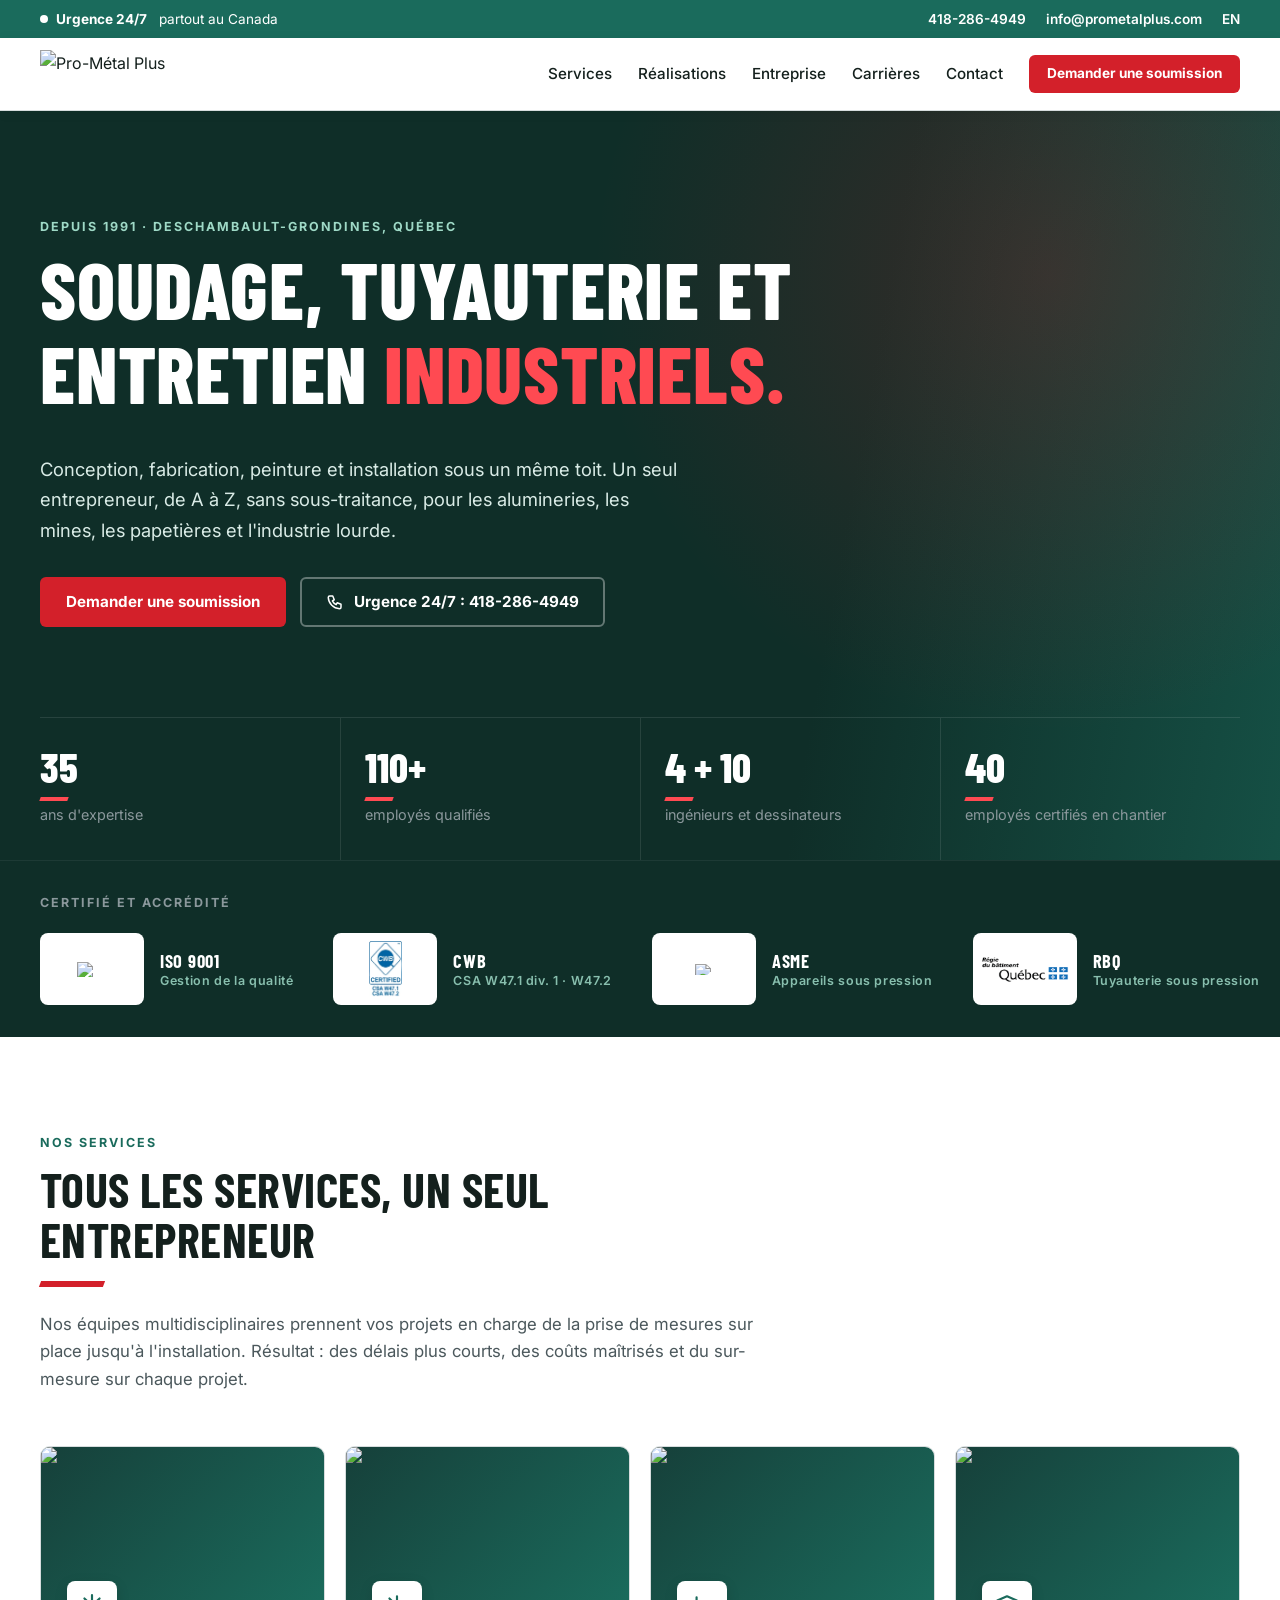
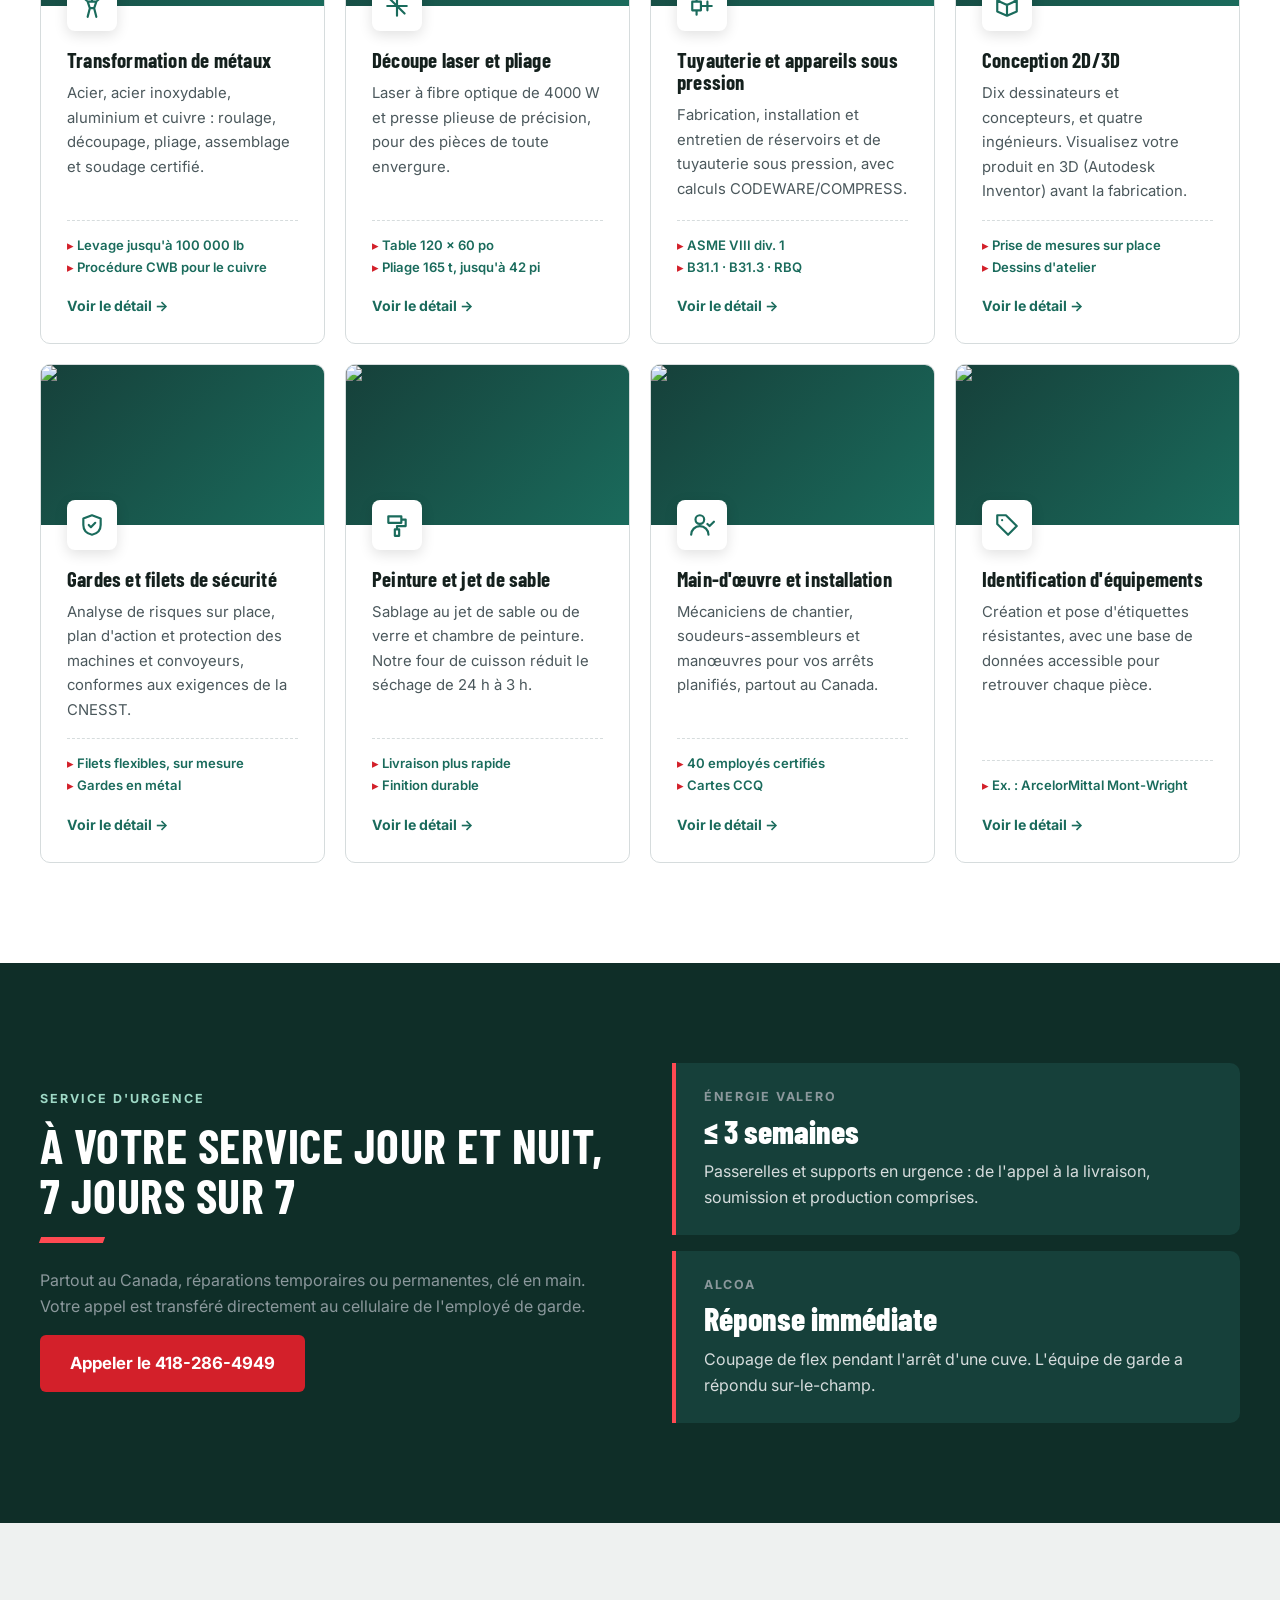
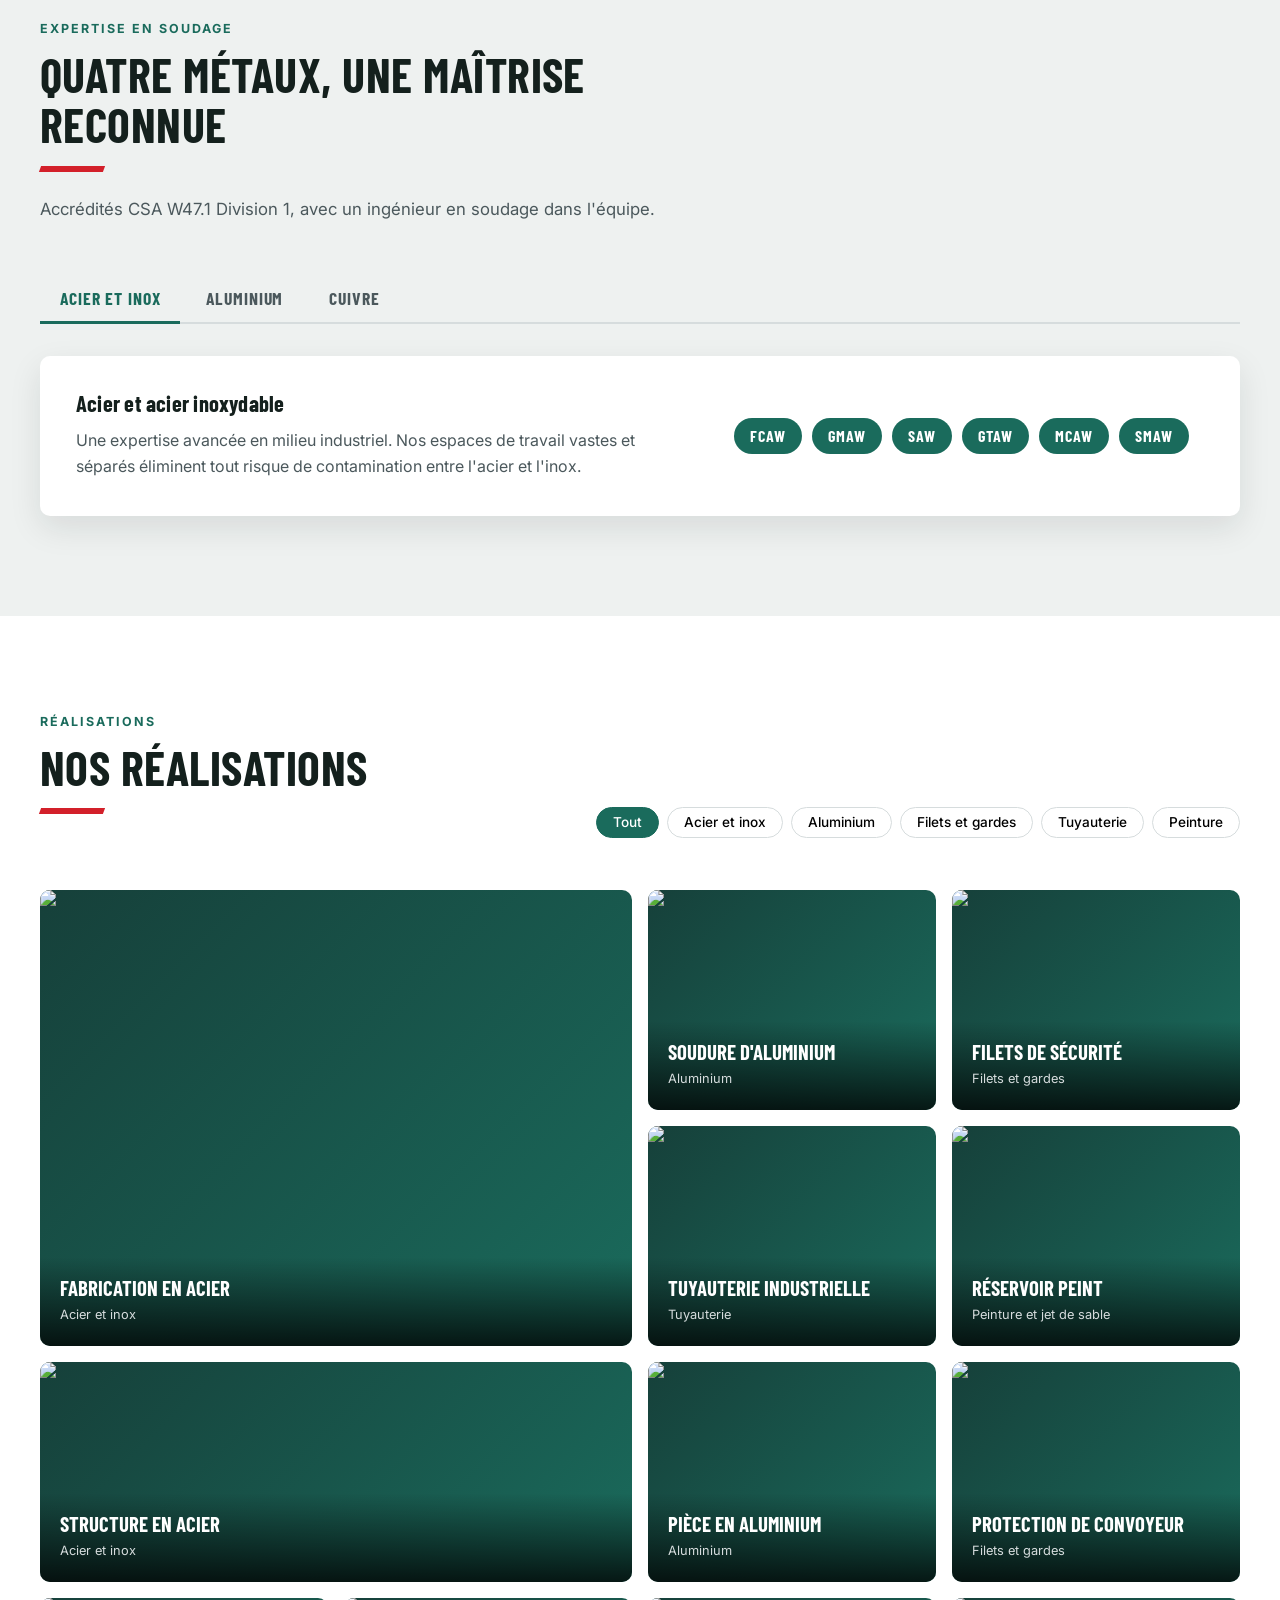
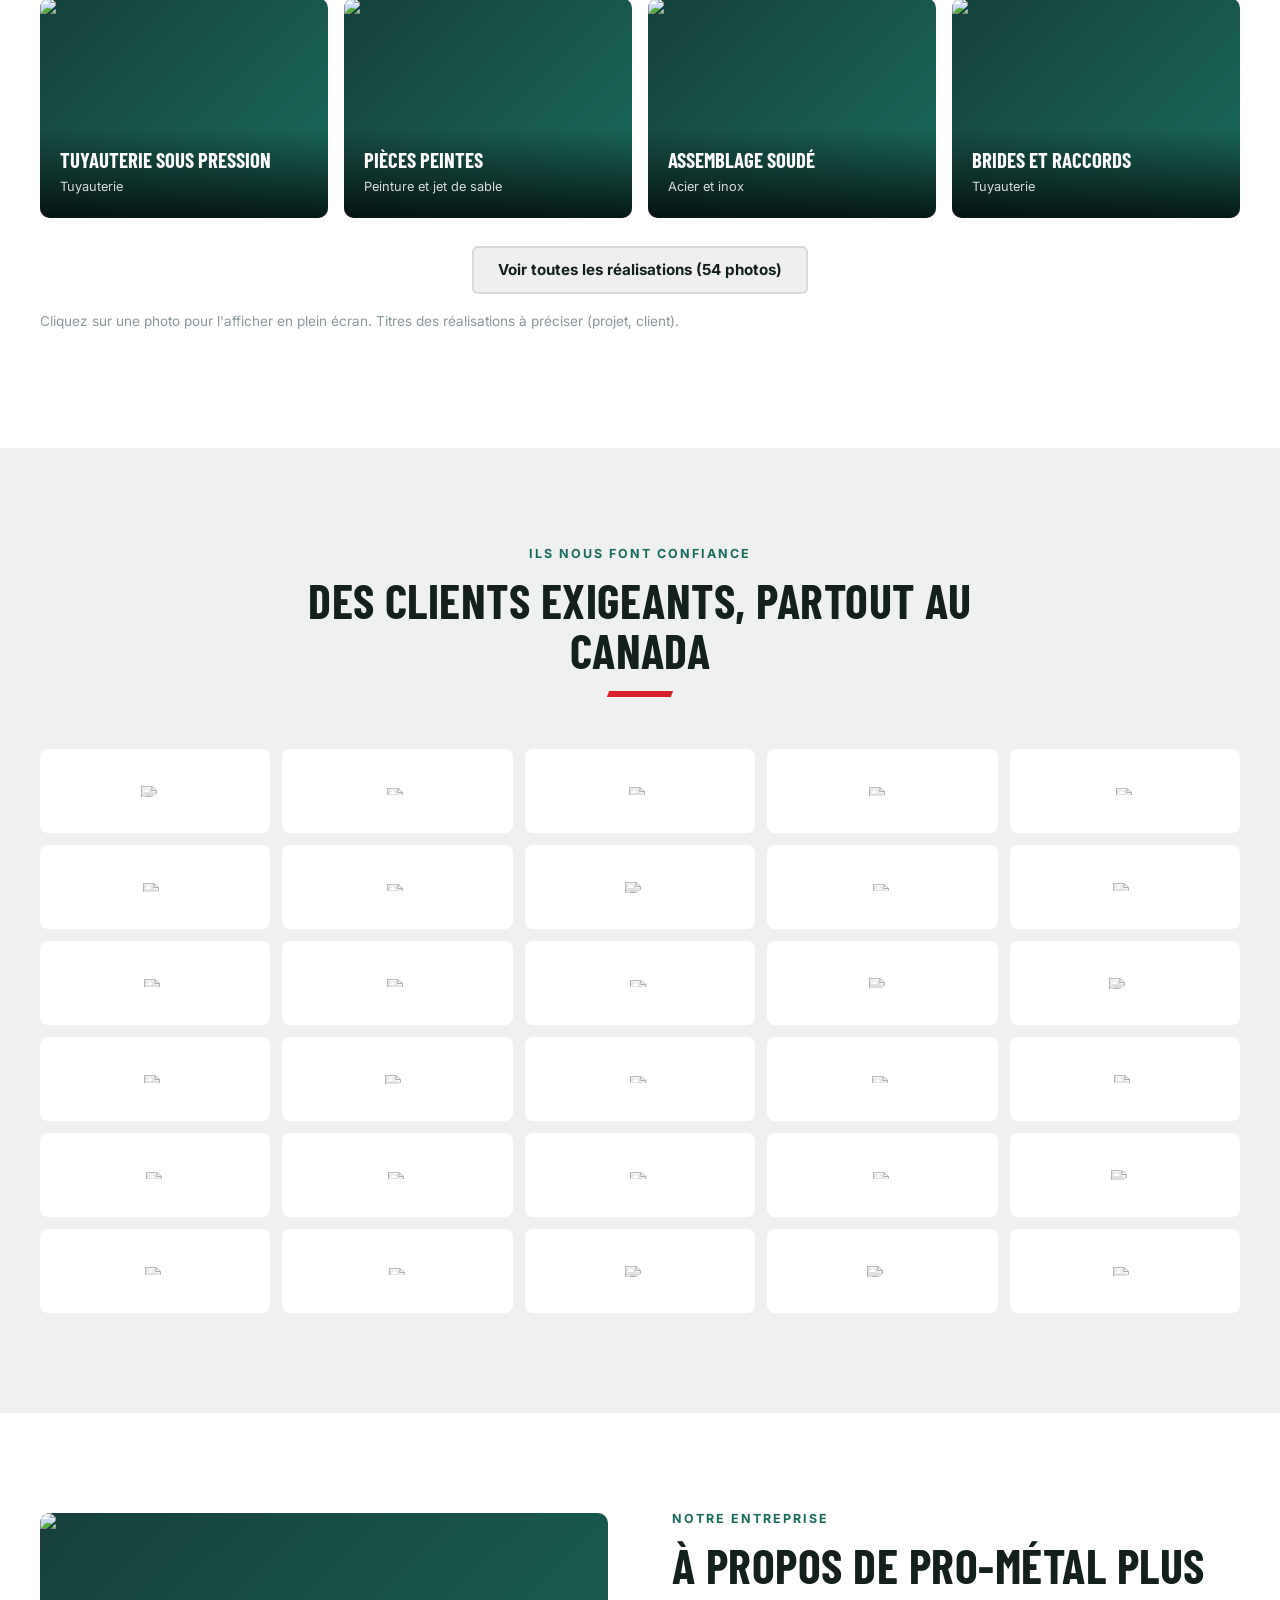
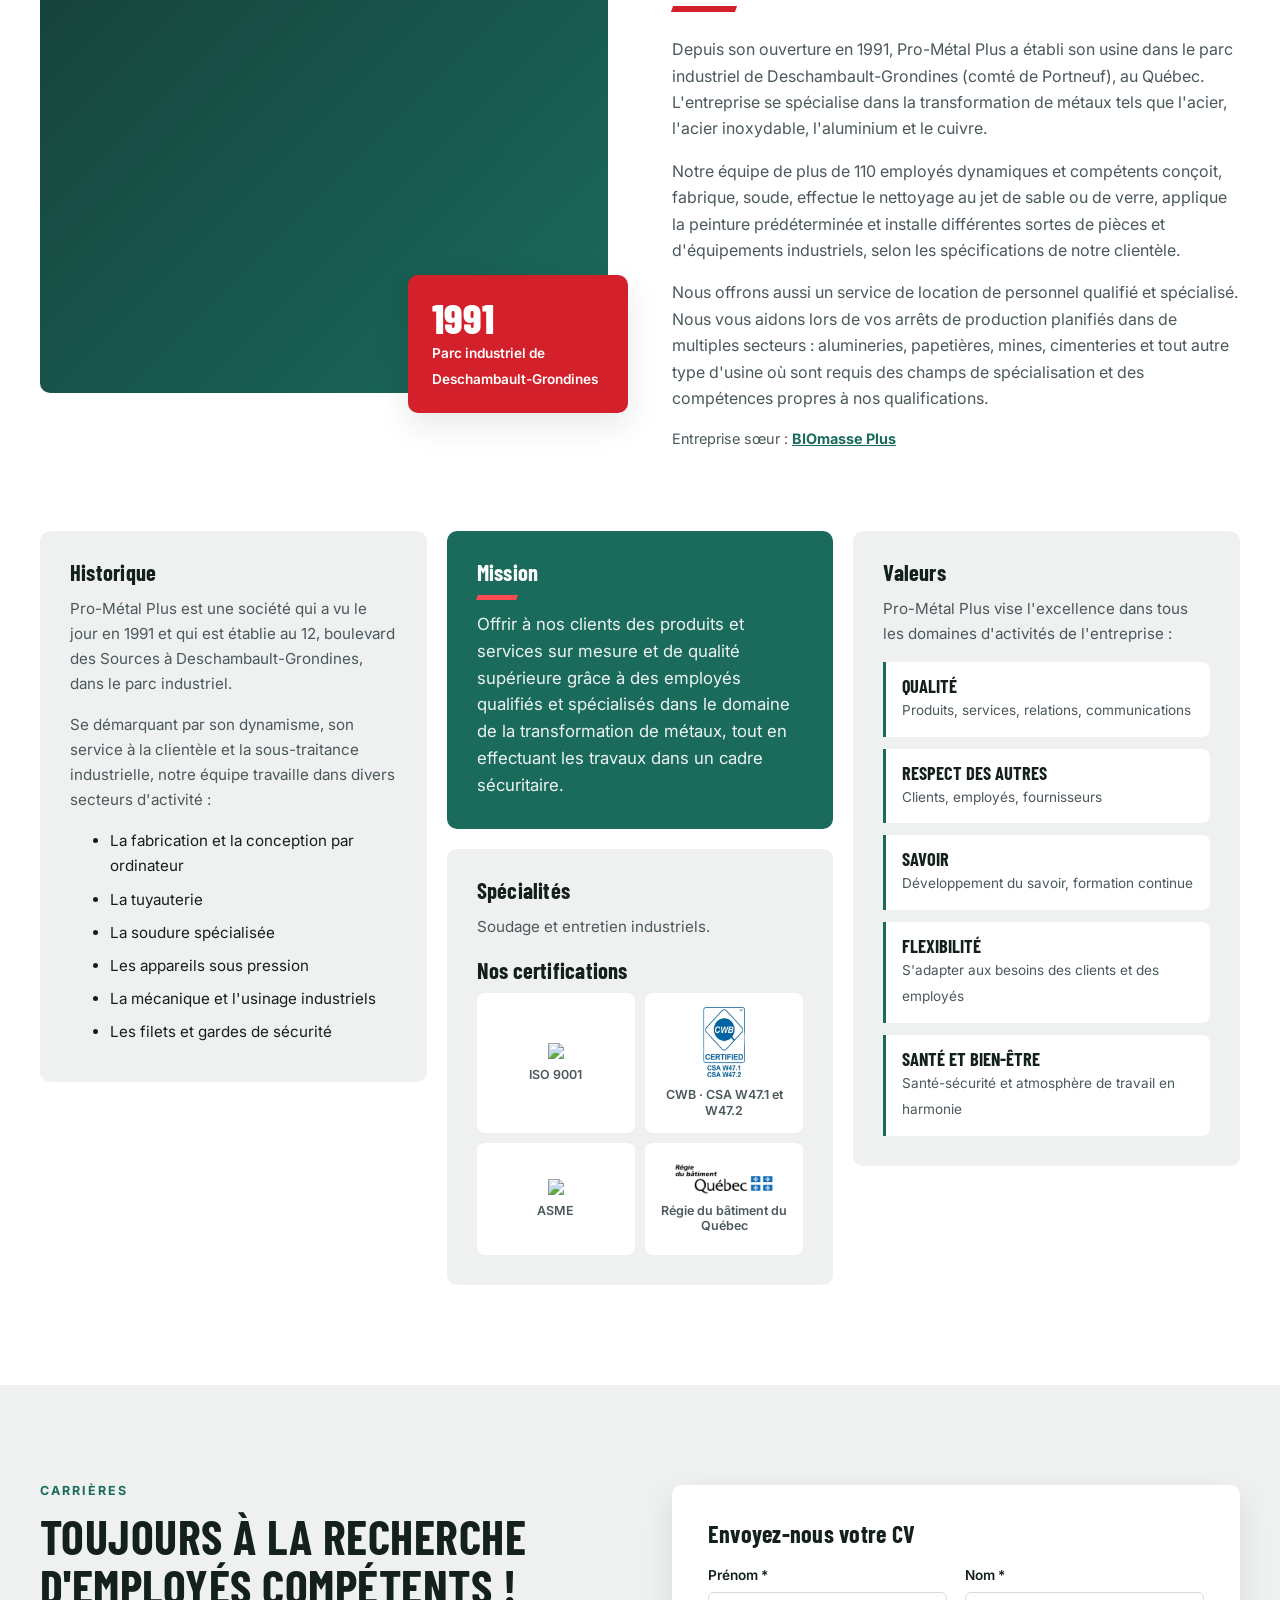
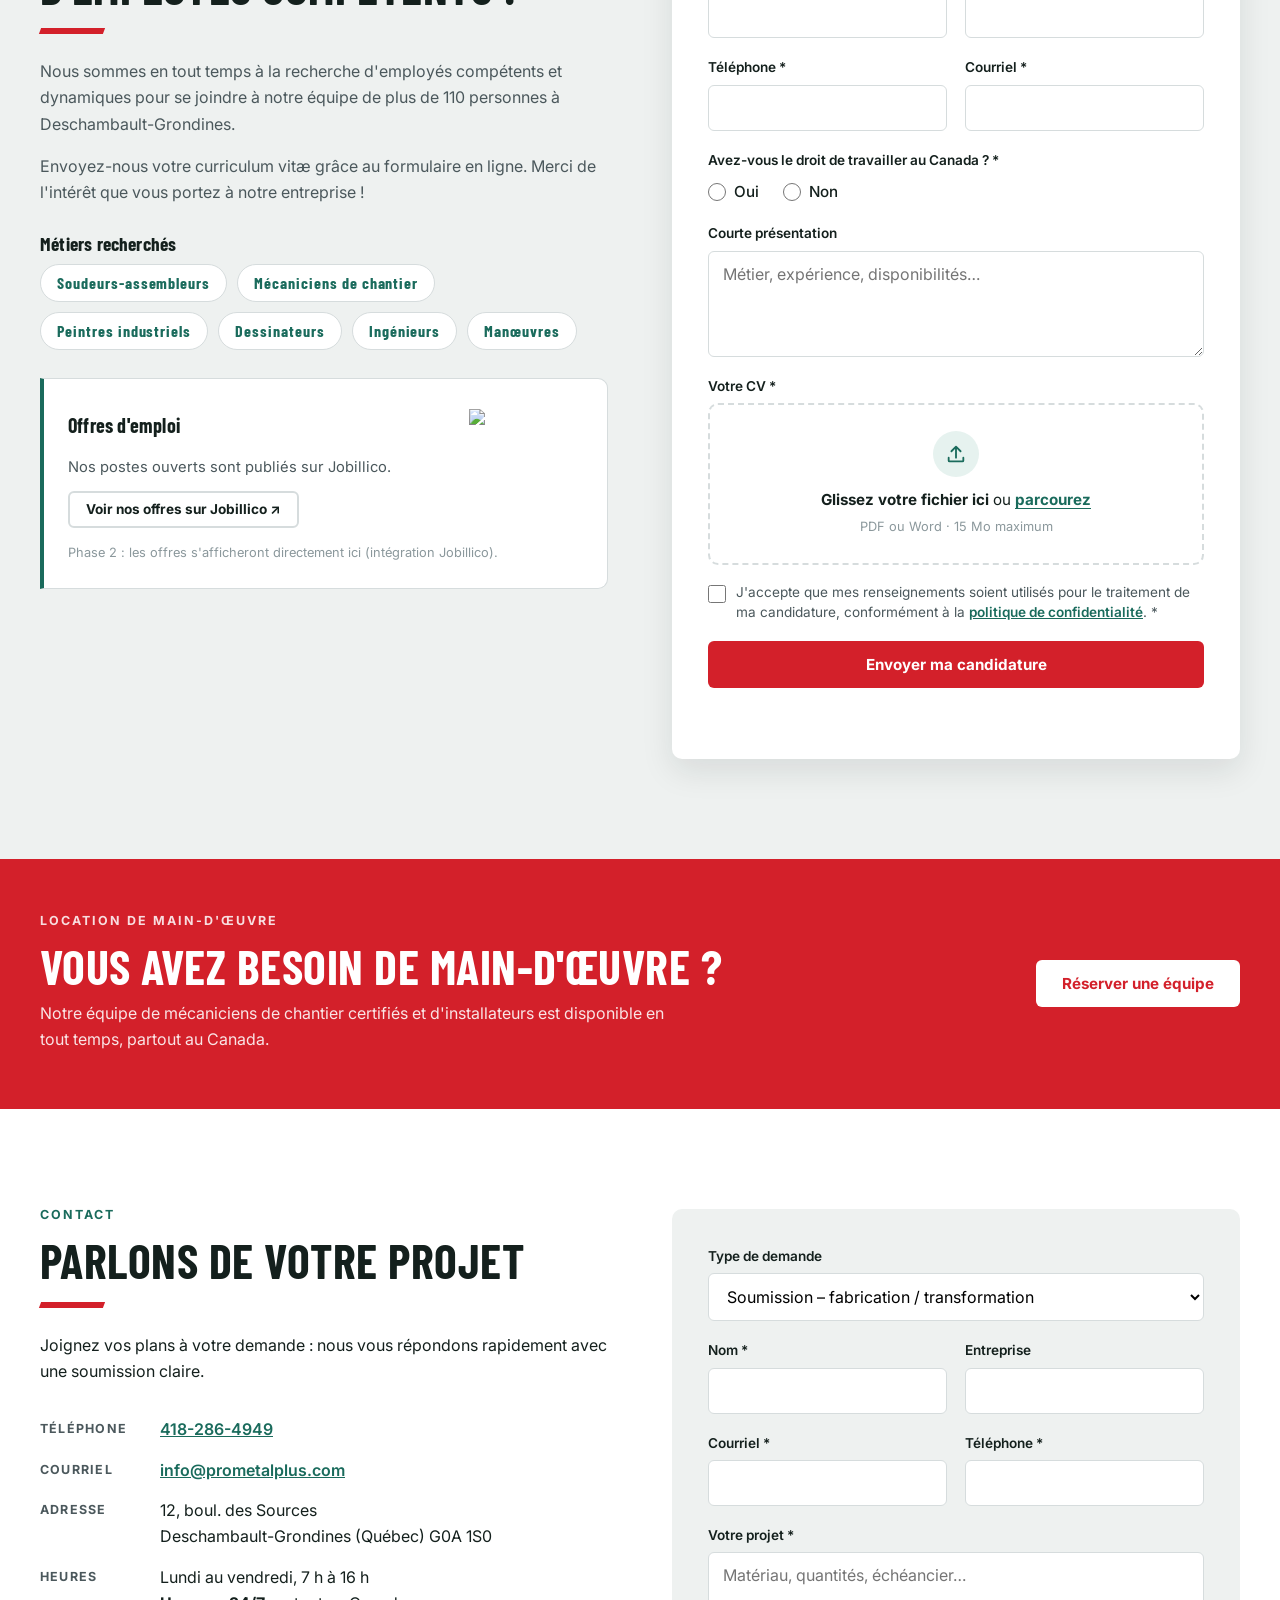
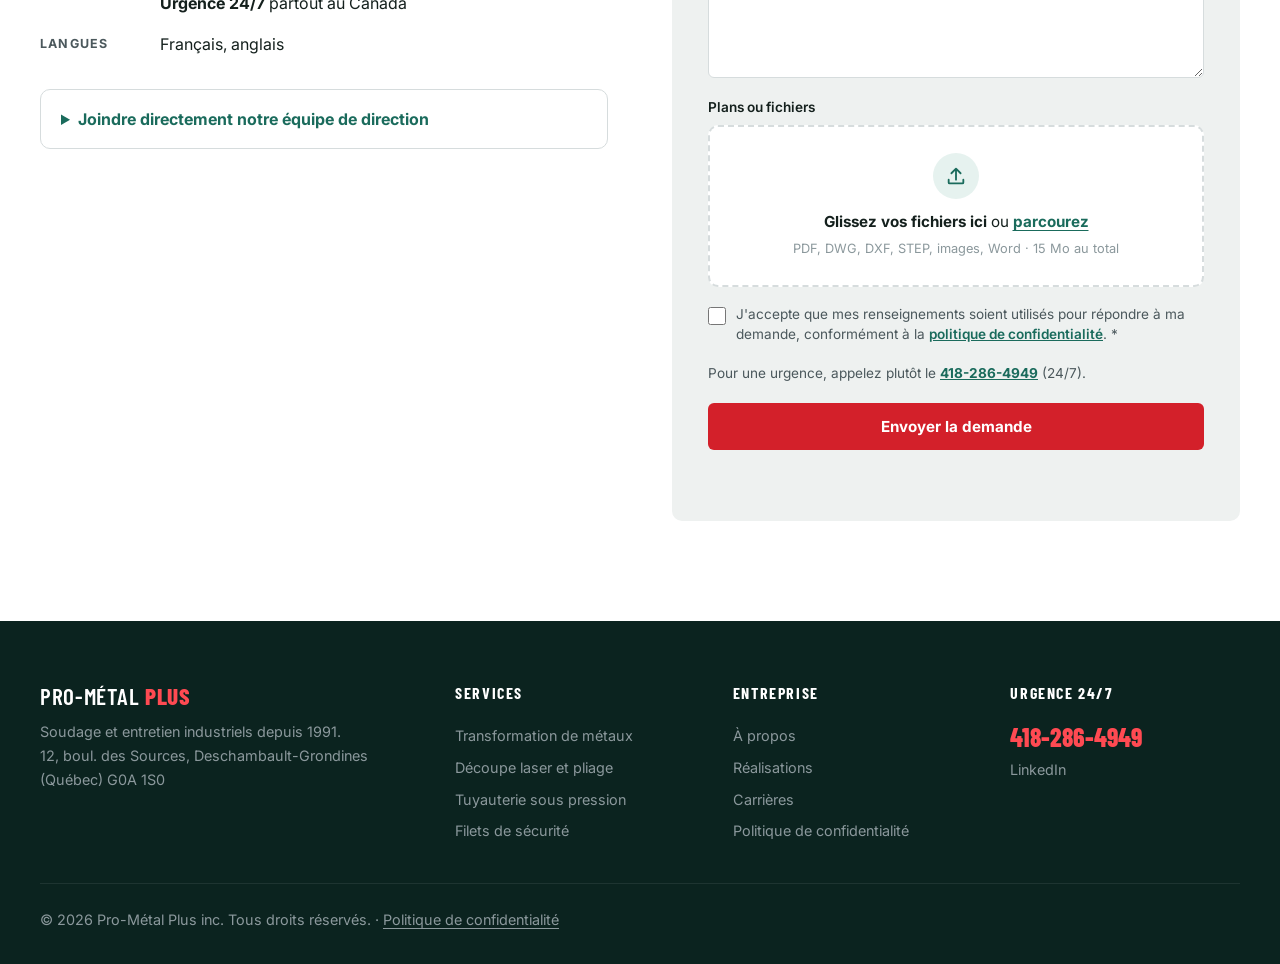
==== commit f6587fb1: "Jobillico : ouvrir dans un nouvel onglet et afficher le logo Logo Jobillico repris du site actuel, e" ====
--- a/index.html
+++ b/index.html
@@ -448,9 +448,12 @@
           <h3 class="careers-sub">Métiers recherchés</h3>
           <ul class="pills pills-light"><li>Soudeurs-assembleurs</li><li>Mécaniciens de chantier</li><li>Peintres industriels</li><li>Dessinateurs</li><li>Ingénieurs</li><li>Manœuvres</li></ul>
           <div class="jobs-box">
-            <h3>Offres d'emploi</h3>
+            <div class="jobs-head">
+              <h3>Offres d'emploi</h3>
+              <a href="https://www.jobillico.com/fr/employeurs/pro-metal-plus-inc/voir-liste-emplois" target="_blank" rel="noopener noreferrer" class="jobs-logo"><img src="https://static.wixstatic.com/media/ba2cd3_0833ee03fbfe49f090d6a23efb02592e~mv2.webp/v1/fit/w_354,h_116,q_90,enc_auto/ba2cd3_0833ee03fbfe49f090d6a23efb02592e~mv2.webp" alt="Jobillico" width="177" height="58" loading="lazy"><span class="sr-only">(s'ouvre dans un nouvel onglet)</span></a>
+            </div>
             <p>Nos postes ouverts sont publiés sur Jobillico.</p>
-            <a href="https://www.jobillico.com/fr/employeurs/pro-metal-plus-inc/voir-liste-opportunites" class="btn btn-line btn-sm" rel="noopener">Voir nos offres sur Jobillico ↗</a>
+            <a href="https://www.jobillico.com/fr/employeurs/pro-metal-plus-inc/voir-liste-emplois" target="_blank" rel="noopener noreferrer" class="btn btn-line btn-sm">Voir nos offres sur Jobillico ↗<span class="sr-only">(s'ouvre dans un nouvel onglet)</span></a>
             <p class="jobs-note">Phase 2 : les offres s'afficheront directement ici (intégration Jobillico).</p>
           </div>
         </div>
@@ -593,11 +596,9 @@
 
   <dialog class="sheet" id="service-transformation" aria-labelledby="t-service-transformation">
     <button class="sheet-close" type="button" aria-label="Fermer">×</button>
-    <div class="sheet-img"><img src="https://static.wixstatic.com/media/ba2cd3_f2b2e9b9323040f084ddc357f3753e19~mv2.jpg/v1/fill/w_1200,h_500,al_c,q_80,enc_auto/ba2cd3_f2b2e9b9323040f084ddc357f3753e19~mv2.jpg" alt="" loading="lazy"></div>
+    <div class="sheet-img"><img src="https://static.wixstatic.com/media/ba2cd3_f2b2e9b9323040f084ddc357f3753e19~mv2.jpg/v1/fill/w_1200,h_500,al_c,q_80,enc_auto/ba2cd3_f2b2e9b9323040f084ddc357f3753e19~mv2.jpg" alt="" loading="lazy"><div class="sheet-title"><p class="eyebrow">De la matière brute au produit fini</p><h2 id="t-service-transformation">Transformation de métaux</h2></div></div>
     <div class="sheet-body">
       <div>
-        <p class="eyebrow">De la matière brute au produit fini</p>
-        <h2 id="t-service-transformation">Transformation de métaux</h2>
         <p>Nous possédons des équipements à la fine pointe de la technologie pour une incroyable variété de transformations : acier, acier inoxydable, aluminium et cuivre. Chaque client et chaque besoin est unique : nos spécialistes trouvent toujours des moyens novateurs et efficaces d'y répondre.</p>
         <p>Nous sommes accrédités en soudage selon la norme CSA W47.1, Division 1, grâce à l'ingénieur en soudage de notre équipe. Nos vastes espaces de travail éliminent tout risque de contamination entre l'acier et l'acier inoxydable.</p>
         <p><strong>Aluminium :</strong> certifiés CWB depuis de nombreuses années, partenaires de longue date d'Alcoa et de Rio Tinto, soudeuses spécialisées Pulse &amp; Pulse. <strong>Cuivre :</strong> l'une des rares entreprises à détenir une procédure de soudage du cuivre approuvée par le CWB, experte en flexibles pour la conduction électrique.</p>
@@ -616,11 +617,9 @@
   </dialog>
   <dialog class="sheet" id="service-decoupe" aria-labelledby="t-service-decoupe">
     <button class="sheet-close" type="button" aria-label="Fermer">×</button>
-    <div class="sheet-img"><img src="https://static.wixstatic.com/media/c776e7_84c294afe4854980b2db826070c5a3c8~mv2.jpg/v1/fill/w_1200,h_500,al_c,q_80,enc_auto/c776e7_84c294afe4854980b2db826070c5a3c8~mv2.jpg" alt="" loading="lazy"></div>
+    <div class="sheet-img"><img src="https://static.wixstatic.com/media/c776e7_84c294afe4854980b2db826070c5a3c8~mv2.jpg/v1/fill/w_1200,h_500,al_c,q_80,enc_auto/c776e7_84c294afe4854980b2db826070c5a3c8~mv2.jpg" alt="" loading="lazy"><div class="sheet-title"><p class="eyebrow">Précision par laser à fibre optique</p><h2 id="t-service-decoupe">Découpe laser et pliage</h2></div></div>
     <div class="sheet-body">
       <div>
-        <p class="eyebrow">Précision par laser à fibre optique</p>
-        <h2 id="t-service-decoupe">Découpe laser et pliage</h2>
         <p>Notre laser à fibre optique de 4000 W découpe avec précision des pièces de toute envergure en acier, en acier inoxydable et en aluminium. Selon la pièce, nous utilisons l'oxygène, l'azote ou l'air comme gaz d'assistance. Un contrôle rigoureux de la qualité est fait avant chaque expédition.</p>
         <p>Notre presse plieuse de 165 tonnes réalise le pliage de pièces de grande envergure, jusqu'à 42 pieds. Nous pouvons aussi faire le montage, la soudure, le sablage et la peinture des pièces.</p>
         <p>Distance minimale de pli : la moitié du « V » de la matrice + 1/16 po (pièces de 10 gauges et plus), ou + 1/8 po pour les épaisseurs de 3/16 po et plus.</p>
@@ -640,11 +639,9 @@
   </dialog>
   <dialog class="sheet" id="service-tuyauterie" aria-labelledby="t-service-tuyauterie">
     <button class="sheet-close" type="button" aria-label="Fermer">×</button>
-    <div class="sheet-img"><img src="https://static.wixstatic.com/media/ba2cd3_2ff84ee8f72b445e99ed83cd4de413bb~mv2.jpg/v1/fill/w_1200,h_500,al_c,q_80,enc_auto/ba2cd3_2ff84ee8f72b445e99ed83cd4de413bb~mv2.jpg" alt="" loading="lazy"></div>
+    <div class="sheet-img"><img src="https://static.wixstatic.com/media/ba2cd3_2ff84ee8f72b445e99ed83cd4de413bb~mv2.jpg/v1/fill/w_1200,h_500,al_c,q_80,enc_auto/ba2cd3_2ff84ee8f72b445e99ed83cd4de413bb~mv2.jpg" alt="" loading="lazy"><div class="sheet-title"><p class="eyebrow">Des professionnels qualifiés et accrédités</p><h2 id="t-service-tuyauterie">Tuyauterie et appareils sous pression</h2></div></div>
     <div class="sheet-body">
       <div>
-        <p class="eyebrow">Des professionnels qualifiés et accrédités</p>
-        <h2 id="t-service-tuyauterie">Tuyauterie et appareils sous pression</h2>
         <p>Nous sommes accrédités par la Régie du bâtiment du Québec pour fabriquer et réparer la tuyauterie et les appareils sous pression. Nos professionnels qualifiés fabriquent, installent et entretiennent vos réservoirs et votre tuyauterie sous pression, au Québec et partout au Canada.</p>
         <p>Le logiciel CODEWARE/COMPRESS nous donne des calculs précis lors de la fabrication de réservoirs sous pression, pour répondre adéquatement aux exigences de chaque client.</p>
         <ul class="pills"><li>RBQ</li><li>ASME</li></ul>
@@ -661,11 +658,9 @@
   </dialog>
   <dialog class="sheet" id="service-conception" aria-labelledby="t-service-conception">
     <button class="sheet-close" type="button" aria-label="Fermer">×</button>
-    <div class="sheet-img"><img src="https://static.wixstatic.com/media/ba2cd3_c58f81c004434b0d946f1bfed806f370~mv2.jpg/v1/fill/w_1200,h_500,al_c,q_80,enc_auto/ba2cd3_c58f81c004434b0d946f1bfed806f370~mv2.jpg" alt="" loading="lazy"></div>
+    <div class="sheet-img"><img src="https://static.wixstatic.com/media/ba2cd3_c58f81c004434b0d946f1bfed806f370~mv2.jpg/v1/fill/w_1200,h_500,al_c,q_80,enc_auto/ba2cd3_c58f81c004434b0d946f1bfed806f370~mv2.jpg" alt="" loading="lazy"><div class="sheet-title"><p class="eyebrow">Voyez le résultat avant la fabrication</p><h2 id="t-service-conception">Conception par logiciel 2D/3D</h2></div></div>
     <div class="sheet-body">
       <div>
-        <p class="eyebrow">Voyez le résultat avant la fabrication</p>
-        <h2 id="t-service-conception">Conception par logiciel 2D/3D</h2>
         <p>Nos dix dessinateurs et concepteurs qualifiés, appuyés par quatre ingénieurs, élaborent des projets de développement et de conception améliorés. Avant de dessiner ou de fabriquer, une prise de mesures sur place assure la qualité du projet.</p>
         <p>Avec Autodesk Inventor, nos dessinateurs vous présentent une version 3D réaliste du produit final : un outil d'évaluation précieux pour bien voir le résultat avant même le début de la fabrication.</p>
       </div>
@@ -682,11 +677,9 @@
   </dialog>
   <dialog class="sheet" id="service-filets" aria-labelledby="t-service-filets">
     <button class="sheet-close" type="button" aria-label="Fermer">×</button>
-    <div class="sheet-img"><img src="https://static.wixstatic.com/media/ba2cd3_cad60c8237af4234b7fd2b8c84a18605~mv2.jpg/v1/fill/w_1200,h_500,al_c,q_80,enc_auto/ba2cd3_cad60c8237af4234b7fd2b8c84a18605~mv2.jpg" alt="" loading="lazy"></div>
+    <div class="sheet-img"><img src="https://static.wixstatic.com/media/ba2cd3_cad60c8237af4234b7fd2b8c84a18605~mv2.jpg/v1/fill/w_1200,h_500,al_c,q_80,enc_auto/ba2cd3_cad60c8237af4234b7fd2b8c84a18605~mv2.jpg" alt="" loading="lazy"><div class="sheet-title"><p class="eyebrow">Votre sécurité, notre priorité</p><h2 id="t-service-filets">Gardes et filets de sécurité</h2></div></div>
     <div class="sheet-body">
       <div>
-        <p class="eyebrow">Votre sécurité, notre priorité</p>
-        <h2 id="t-service-filets">Gardes et filets de sécurité</h2>
         <p>Nos employés se rendent dans votre usine pour faire l'analyse de risques et établir votre plan de sécurité : description technique, fiches d'analyse de risques, plan d'action, puis fabrication des pièces de protection. Nous protégeons aussi vos machines existantes selon la conformité demandée par la CNESST.</p>
         <p>Développés avec des partenaires industriels, nos <strong>filets de protection flexibles</strong> sont conçus aux dimensions de chaque client. Ils remplacent à moindre coût le métal déployé utilisé par le passé et facilitent l'accès des travailleurs pour l'entretien et le nettoyage.</p>
         <p>Lorsqu'un filet n'est pas applicable, nous fabriquons des gardes de sécurité en métal de tous genres, conformes aux différents codes de sécurité.</p>
@@ -704,11 +697,9 @@
   </dialog>
   <dialog class="sheet" id="service-peinture" aria-labelledby="t-service-peinture">
     <button class="sheet-close" type="button" aria-label="Fermer">×</button>
-    <div class="sheet-img"><img src="https://static.wixstatic.com/media/ba2cd3_a4f5ab12bcbf4108bfbece44b8b34b81~mv2.jpg/v1/fill/w_1200,h_500,al_c,q_80,enc_auto/ba2cd3_a4f5ab12bcbf4108bfbece44b8b34b81~mv2.jpg" alt="" loading="lazy"></div>
+    <div class="sheet-img"><img src="https://static.wixstatic.com/media/ba2cd3_a4f5ab12bcbf4108bfbece44b8b34b81~mv2.jpg/v1/fill/w_1200,h_500,al_c,q_80,enc_auto/ba2cd3_a4f5ab12bcbf4108bfbece44b8b34b81~mv2.jpg" alt="" loading="lazy"><div class="sheet-title"><p class="eyebrow">Une finition durable, livrée plus vite</p><h2 id="t-service-peinture">Peinture et jet de sable</h2></div></div>
     <div class="sheet-body">
       <div>
-        <p class="eyebrow">Une finition durable, livrée plus vite</p>
-        <h2 id="t-service-peinture">Peinture et jet de sable</h2>
         <p>Nos équipements de sablage au jet de sable ou de verre et notre chambre de peinture répondent à vos besoins pour l'application de divers types de peintures.</p>
         <p>Notre four de cuisson réduit le séchage de la peinture de 24 heures à seulement 3 heures : une grande amélioration de la production et un meilleur délai de livraison pour nos clients.</p>
       </div>
@@ -725,11 +716,9 @@
   </dialog>
   <dialog class="sheet" id="service-main-oeuvre" aria-labelledby="t-service-main-oeuvre">
     <button class="sheet-close" type="button" aria-label="Fermer">×</button>
-    <div class="sheet-img"><img src="https://static.wixstatic.com/media/ba2cd3_c50703b674ce4f61bc44212a06b9f68a~mv2.jpg/v1/fill/w_1200,h_500,al_c,q_80,enc_auto/ba2cd3_c50703b674ce4f61bc44212a06b9f68a~mv2.jpg" alt="" loading="lazy"></div>
+    <div class="sheet-img"><img src="https://static.wixstatic.com/media/ba2cd3_c50703b674ce4f61bc44212a06b9f68a~mv2.jpg/v1/fill/w_1200,h_500,al_c,q_80,enc_auto/ba2cd3_c50703b674ce4f61bc44212a06b9f68a~mv2.jpg" alt="" loading="lazy"><div class="sheet-title"><p class="eyebrow">Une équipe d'experts, partout au Canada</p><h2 id="t-service-main-oeuvre">Main-d'œuvre et installation</h2></div></div>
     <div class="sheet-body">
       <div>
-        <p class="eyebrow">Une équipe d'experts, partout au Canada</p>
-        <h2 id="t-service-main-oeuvre">Main-d'œuvre et installation</h2>
         <p>Vous manquez de main-d'œuvre pour vos travaux de modification d'équipement ? Nos mécaniciens de chantier autonomes soudent dans tous les types d'environnements. Multitâches et mobiles partout au Canada, nos 40 employés certifiés en chantier répondent en tout temps à vos arrêts de production planifiés.</p>
         <p>Nos installateurs, riches de plus de 30 ans d'expérience, installent les pièces que nous fabriquons : vous éliminez les intermédiaires. Nos travailleurs détiennent leur carte de la CCQ dans divers métiers.</p>
         <p>Secteurs : alumineries, papetières, mines, cimenteries et toute usine qui exige des compétences spécialisées.</p>
@@ -747,11 +736,9 @@
   </dialog>
   <dialog class="sheet" id="service-identification" aria-labelledby="t-service-identification">
     <button class="sheet-close" type="button" aria-label="Fermer">×</button>
-    <div class="sheet-img"><img src="https://static.wixstatic.com/media/0a02d9_ae0d6fdfaab74768be7aeb5642c90abc~mv2.png/v1/fill/w_1200,h_500,al_c,q_80,enc_auto/0a02d9_ae0d6fdfaab74768be7aeb5642c90abc~mv2.png" alt="" loading="lazy"></div>
+    <div class="sheet-img"><img src="https://static.wixstatic.com/media/0a02d9_ae0d6fdfaab74768be7aeb5642c90abc~mv2.png/v1/fill/w_1200,h_500,al_c,q_80,enc_auto/0a02d9_ae0d6fdfaab74768be7aeb5642c90abc~mv2.png" alt="" loading="lazy"><div class="sheet-title"><p class="eyebrow">Toute l'information au bout des doigts</p><h2 id="t-service-identification">Identification d'équipements</h2></div></div>
     <div class="sheet-body">
       <div>
-        <p class="eyebrow">Toute l'information au bout des doigts</p>
-        <h2 id="t-service-identification">Identification d'équipements</h2>
         <p>Nous créons et installons des étiquettes résistantes pour vos équipements industriels, et nous bâtissons une base de données à laquelle vous avez accès pour retrouver facilement les caractéristiques des pièces identifiées.</p>
         <p>Quand vient le temps de remplacer une pièce, vous avez l'information nécessaire au bout des doigts.</p>
       </div>
--- a/assets/styles.css
+++ b/assets/styles.css
@@ -508,3 +508,125 @@
 .copy a { text-decoration: underline; text-underline-offset: 3px; }
 @media (max-width: 760px) { .policy-body { padding: 56px 20px 32px; } }
 @media (max-width: 760px) { .policy { width: 100%; } }
+
+/* ---------- Fiches de services : tout sur un écran (ordinateur) ---------- */
+.sheet-img { position: relative; }
+.sheet-title { position: absolute; left: 0; right: 0; bottom: 0; padding: 28px 32px; background: linear-gradient(transparent, rgba(10,14,15,.85)); color: #fff; }
+.sheet-title .eyebrow { color: var(--accent); margin-bottom: 8px; }
+.sheet-title h2 { margin: 0; color: #fff; font-size: clamp(1.8rem, 3vw, 2.6rem); }
+@media (min-width: 900px) {
+  .sheet:not(.policy) { width: min(1180px, calc(100% - 48px)); max-height: calc(100dvh - 48px); overflow: hidden; }
+  .sheet:not(.policy)[open] { display: grid; grid-template-columns: 40% 1fr; }
+  .sheet:not(.policy) .sheet-img { aspect-ratio: auto; height: 100%; min-height: 100%; }
+  .sheet:not(.policy) .sheet-body { display: flex; flex-direction: column; gap: 18px; padding: 32px 36px; overflow: auto; }
+  .sheet:not(.policy) .sheet-body p:not(.eyebrow) { font-size: .9rem; line-height: 1.55; margin-bottom: .7rem; }
+  .sheet:not(.policy) .sheet-body .pills { margin-top: 10px; }
+  .sheet:not(.policy) .sheet-body .pills li { font-size: .82rem; padding: 7px 11px; }
+  .sheet:not(.policy) aside { gap: 14px; margin-top: auto; }
+  .sheet:not(.policy) .sheet-specs { display: grid; grid-template-columns: repeat(auto-fit, minmax(170px, 1fr)); gap: 0 20px; margin: 0; padding: 6px 18px; }
+  .sheet:not(.policy) .sheet-specs div { padding: 9px 0; border-bottom: 0; border-top: 1px solid var(--slate-200); }
+  .sheet:not(.policy) .sheet-specs div:nth-child(-n+3) { border-top: 0; }
+  .sheet:not(.policy) .sheet-specs dd { font-size: .88rem; }
+  .sheet:not(.policy) aside .btn { flex: 1; }
+  .sheet:not(.policy) aside { display: flex; flex-flow: row wrap; }
+  .sheet:not(.policy) aside .sheet-specs { flex: 1 1 100%; }
+  .sheet:not(.policy) .sheet-close { background: rgba(20,27,29,.08); color: var(--ink); }
+  .sheet:not(.policy) .sheet-close:hover { background: rgba(20,27,29,.16); }
+}
+@media (min-width: 900px) { .sheet:not(.policy) aside .btn { white-space: nowrap; padding: 14px 16px; font-size: .9rem; } }
+
+/* =====================================================================
+   Palette du logo (par défaut) : vert, rouge et blanc
+   Ces règles complètent et remplacent les couleurs définies plus haut.
+   ===================================================================== */
+:root {
+  --brand: #1a6b5c;          /* vert du logo */
+  --brand-600: #2a7f6e;
+  --brand-50: #e6f2ef;
+  --accent: #d3202a;         /* rouge du logo (boutons, contraste AA avec le blanc) */
+  --accent-dark: #b01a22;
+  --red-bright: #ff4a52;     /* rouge pour texte large sur fond foncé */
+  --ink: #14201d;
+  --slate-900: #0f2e28;      /* vert profond pour les sections foncées */
+  --slate-800: #16403a;
+  --mint: #9ed9c6;           /* surtitres sur fond foncé */
+}
+.btn-primary { color: #fff; }
+.btn-primary:hover { background: var(--accent-dark); }
+
+/* Barre du haut et en-tête blanc */
+.pulse { background: #fff; box-shadow: 0 0 0 0 rgba(255,255,255,.7); }
+.topbar a:hover { color: #fff; text-decoration: underline; }
+.site-header { background: rgba(255,255,255,.97); color: var(--ink); border-bottom: 1px solid var(--slate-200); box-shadow: 0 2px 12px rgba(20,32,29,.06); }
+.logo-plate { background: none; padding: 0; border: 0; border-radius: 0; }
+.logo-plate img { height: 48px; }
+.nav a:not(.btn) { opacity: 1; color: var(--ink); }
+.nav a:not(.btn):hover { color: var(--brand); }
+.nav-toggle span { background: var(--ink); }
+
+/* Hero */
+.hero { background: var(--slate-900); }
+.hero-bg {
+  background:
+    radial-gradient(circle at 82% 22%, rgba(211,32,42,.20), transparent 38%),
+    linear-gradient(100deg, rgba(15,46,40,.96) 35%, rgba(15,46,40,.74) 65%, rgba(26,107,92,.55)),
+    var(--hero, none) center / cover no-repeat,
+    var(--slate-900);
+}
+.hero .eyebrow, .section-dark .eyebrow, .sheet-title .eyebrow { color: var(--mint); }
+.accent { color: var(--red-bright); }
+.stats li { border-color: rgba(255,255,255,.14); }
+.stats strong { color: #fff; }
+.stats strong::after { content: ""; display: block; width: 28px; height: 4px; margin-top: 10px; background: var(--red-bright); transform: skewX(-20deg); }
+.lead { color: #d9ebe6; }
+
+/* Barre rouge inclinée sous les titres (rappel du logo) */
+.section-head h2::after,
+.about-intro h2::after,
+.careers h2::after,
+#contact h2::after,
+.emergency h2::after {
+  content: ""; display: block; width: 64px; height: 6px; margin-top: 16px; background: var(--accent); transform: skewX(-20deg); transform-origin: left;
+}
+.section-head.center h2::after { margin-inline: auto; }
+.emergency h2::after { background: var(--red-bright); }
+
+/* Sections foncées en vert profond */
+.has-bg { background: linear-gradient(90deg, rgba(15,46,40,.97) 40%, rgba(15,46,40,.86)), var(--bg) center / cover no-repeat, var(--slate-900); }
+.case { border-left-color: var(--red-bright); }
+.case-kpi { color: #fff !important; }
+.cert-txt small { color: var(--mint); opacity: .85; }
+
+/* Cartes, onglets, détails */
+.specs li::before { color: var(--accent); }
+.card:hover { border-color: var(--accent); }
+.badge { background: var(--accent); color: #fff; }
+.about-mission h3 { color: #fff; }
+.about-mission h3::after { content: ""; display: block; width: 40px; height: 5px; margin-top: 10px; background: var(--red-bright); transform: skewX(-20deg); }
+.chip.is-active, .chip:hover { background: var(--brand); border-color: var(--brand); }
+
+/* Bande main-d'œuvre en rouge */
+.labour { background: var(--accent); }
+.labour .eyebrow { color: #fff; opacity: .85; }
+.labour .btn-dark { background: #fff; color: var(--accent); }
+.labour .btn-dark:hover { background: #f3f3f3; }
+
+/* Pied de page */
+.site-footer { background: #0b231f; }
+.site-footer .logo-text strong, .footer-phone { color: var(--red-bright); }
+.call-fab { color: #fff; }
+:focus-visible { outline-color: var(--accent); }
+
+@media (max-width: 860px) {
+  .nav { background: #fff; border-bottom: 1px solid var(--slate-200); top: 110px; }
+  .nav a:not(.btn) { border-bottom-color: var(--slate-200); }
+}
+@media (max-width: 640px) { .logo-plate img { height: 38px; } }
+
+/* Jobillico : logo et lien dans un nouvel onglet */
+.sr-only { position: absolute; width: 1px; height: 1px; padding: 0; margin: -1px; overflow: hidden; clip: rect(0 0 0 0); white-space: nowrap; border: 0; }
+.jobs-head { display: flex; align-items: center; justify-content: space-between; gap: 16px; flex-wrap: wrap; margin-bottom: 6px; }
+.jobs-head h3 { margin: 0; }
+.jobs-logo { display: inline-flex; padding: 6px 10px; border-radius: 6px; transition: background .2s; }
+.jobs-logo:hover { background: var(--slate-100); }
+.jobs-logo img { height: 34px; width: auto; font-size: 0; color: transparent; }
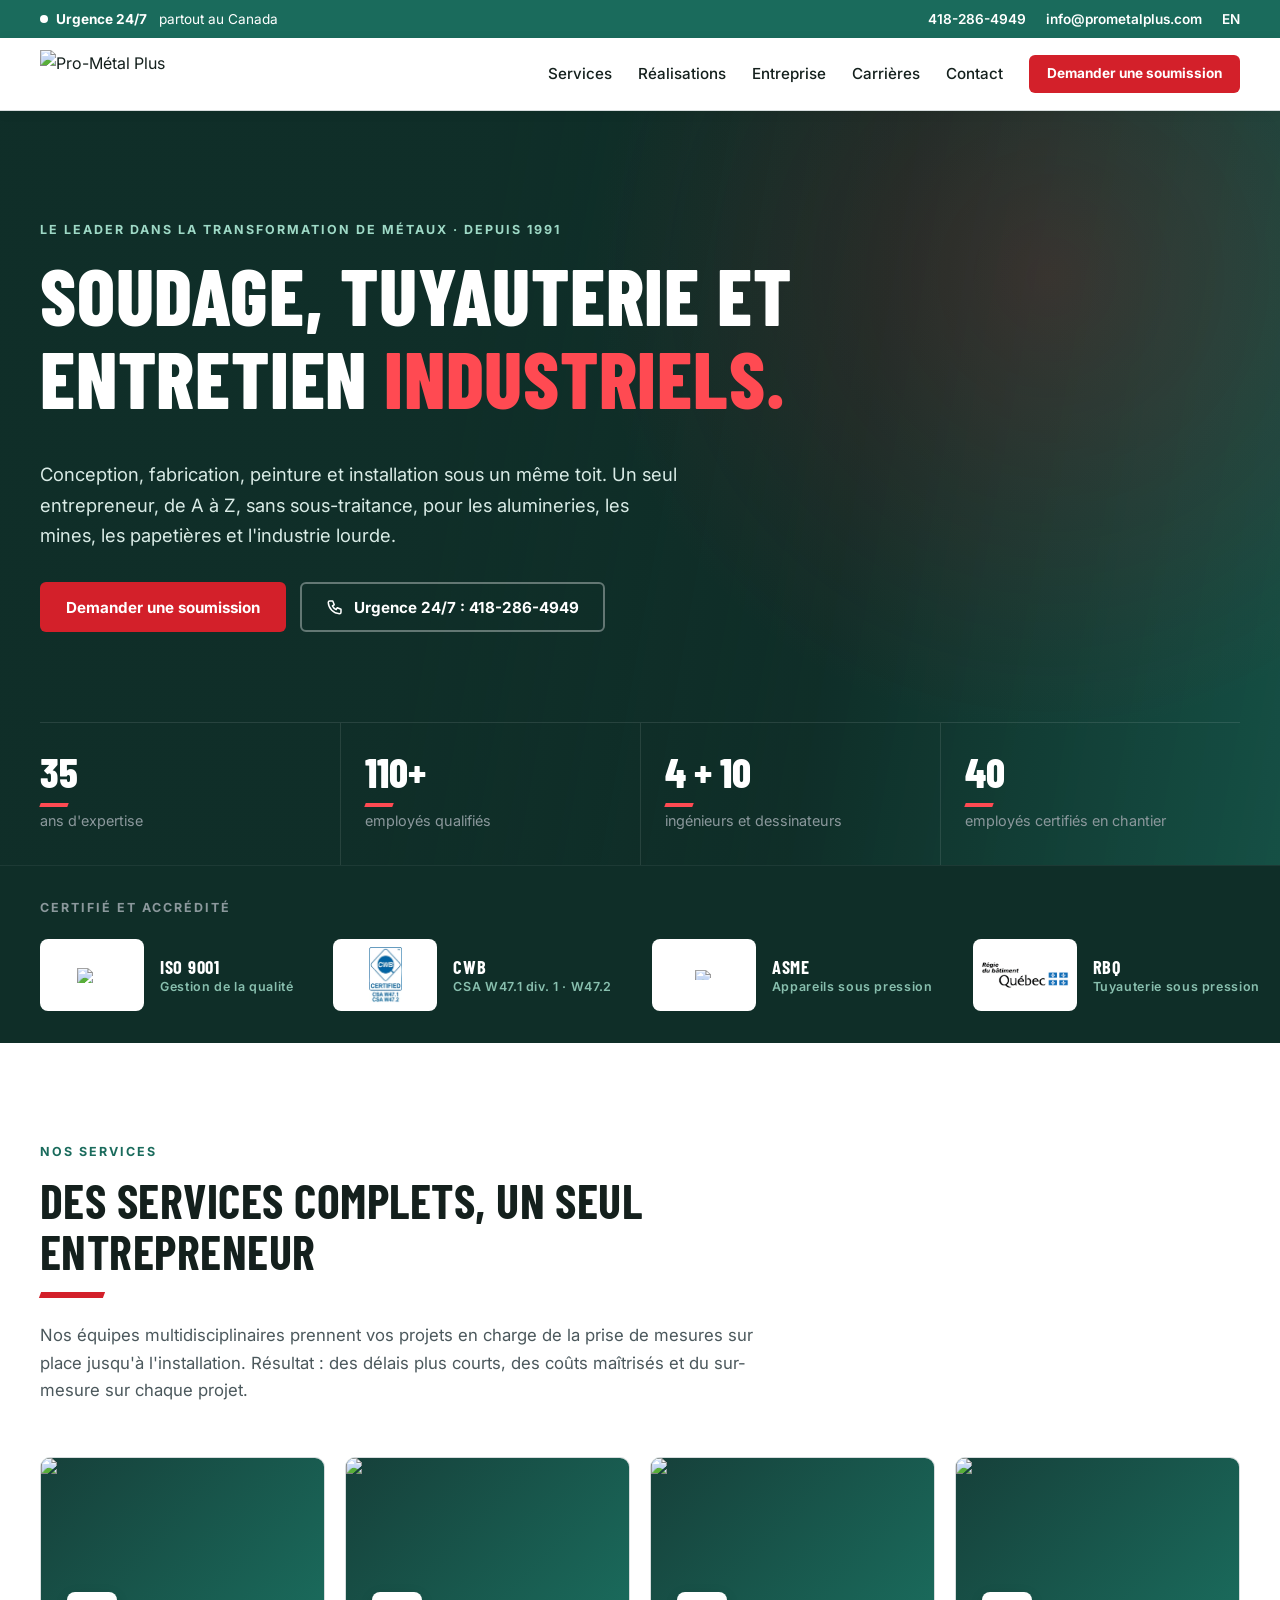
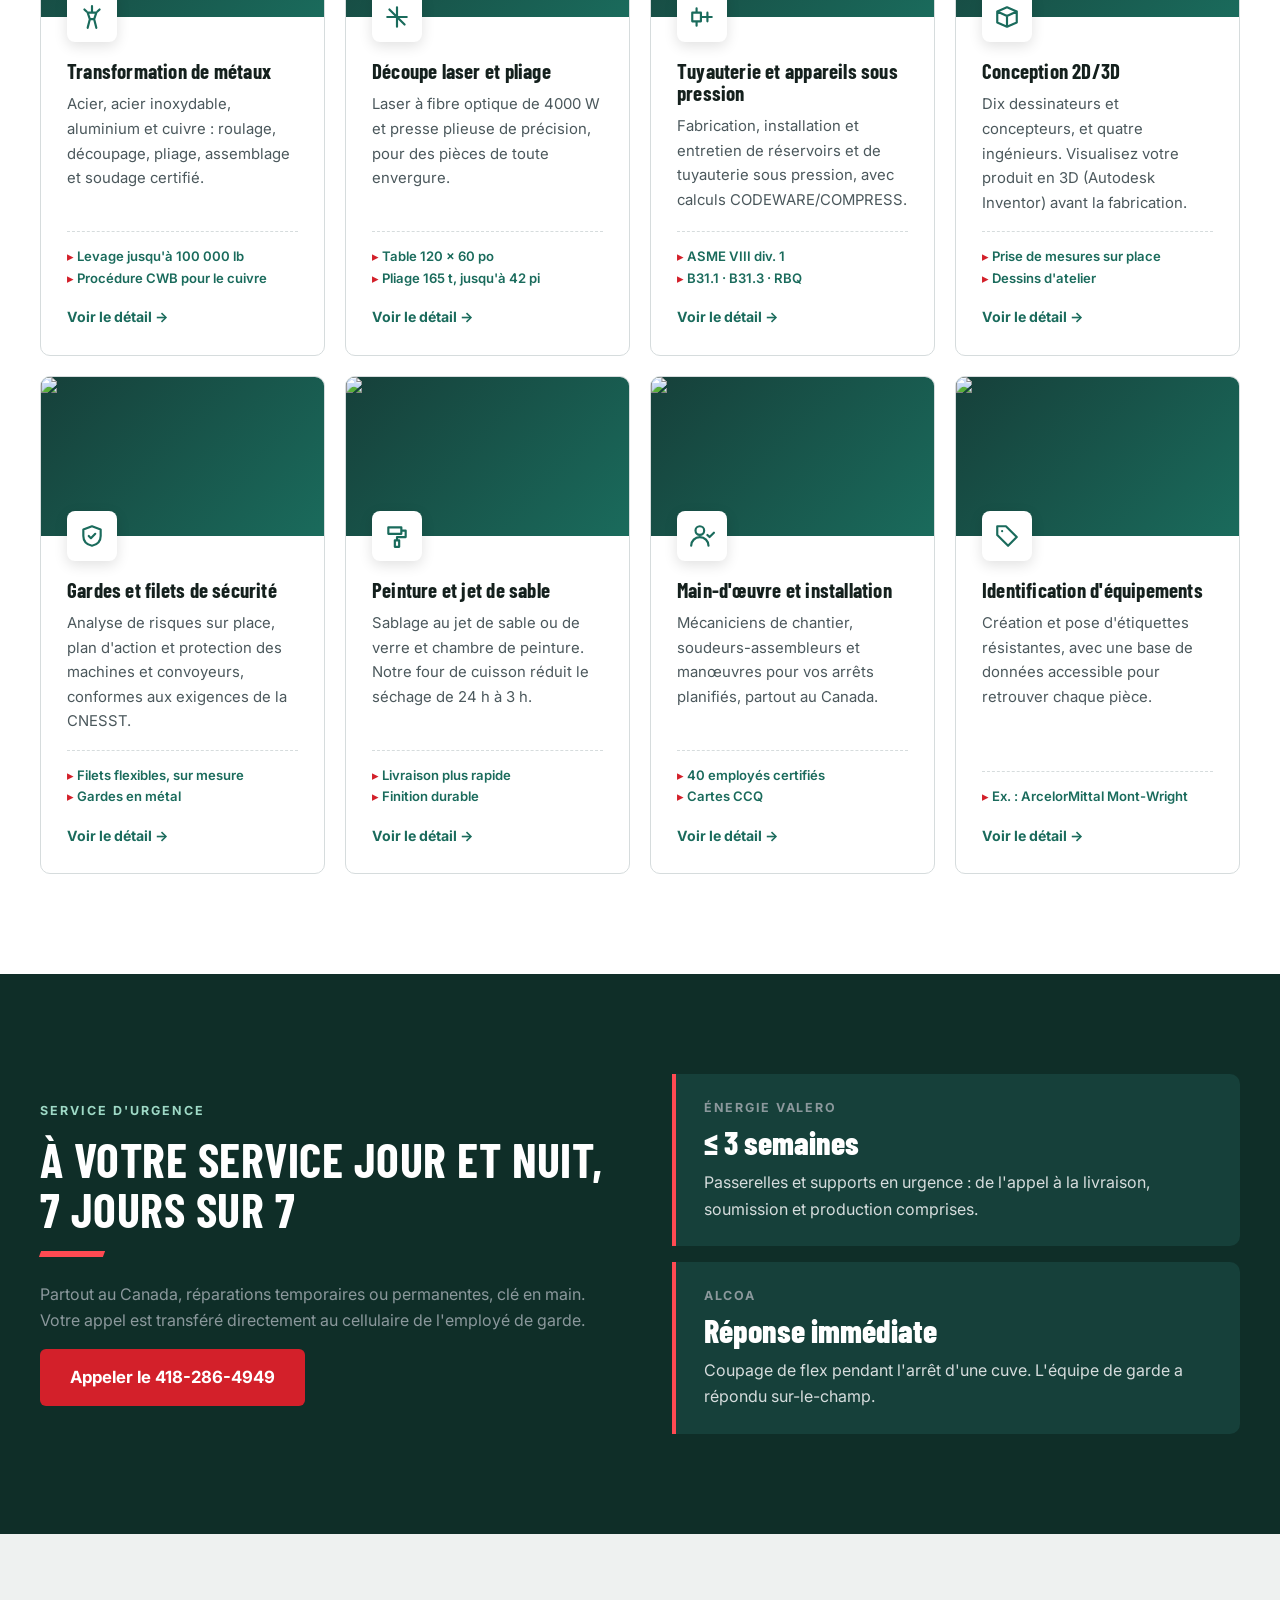
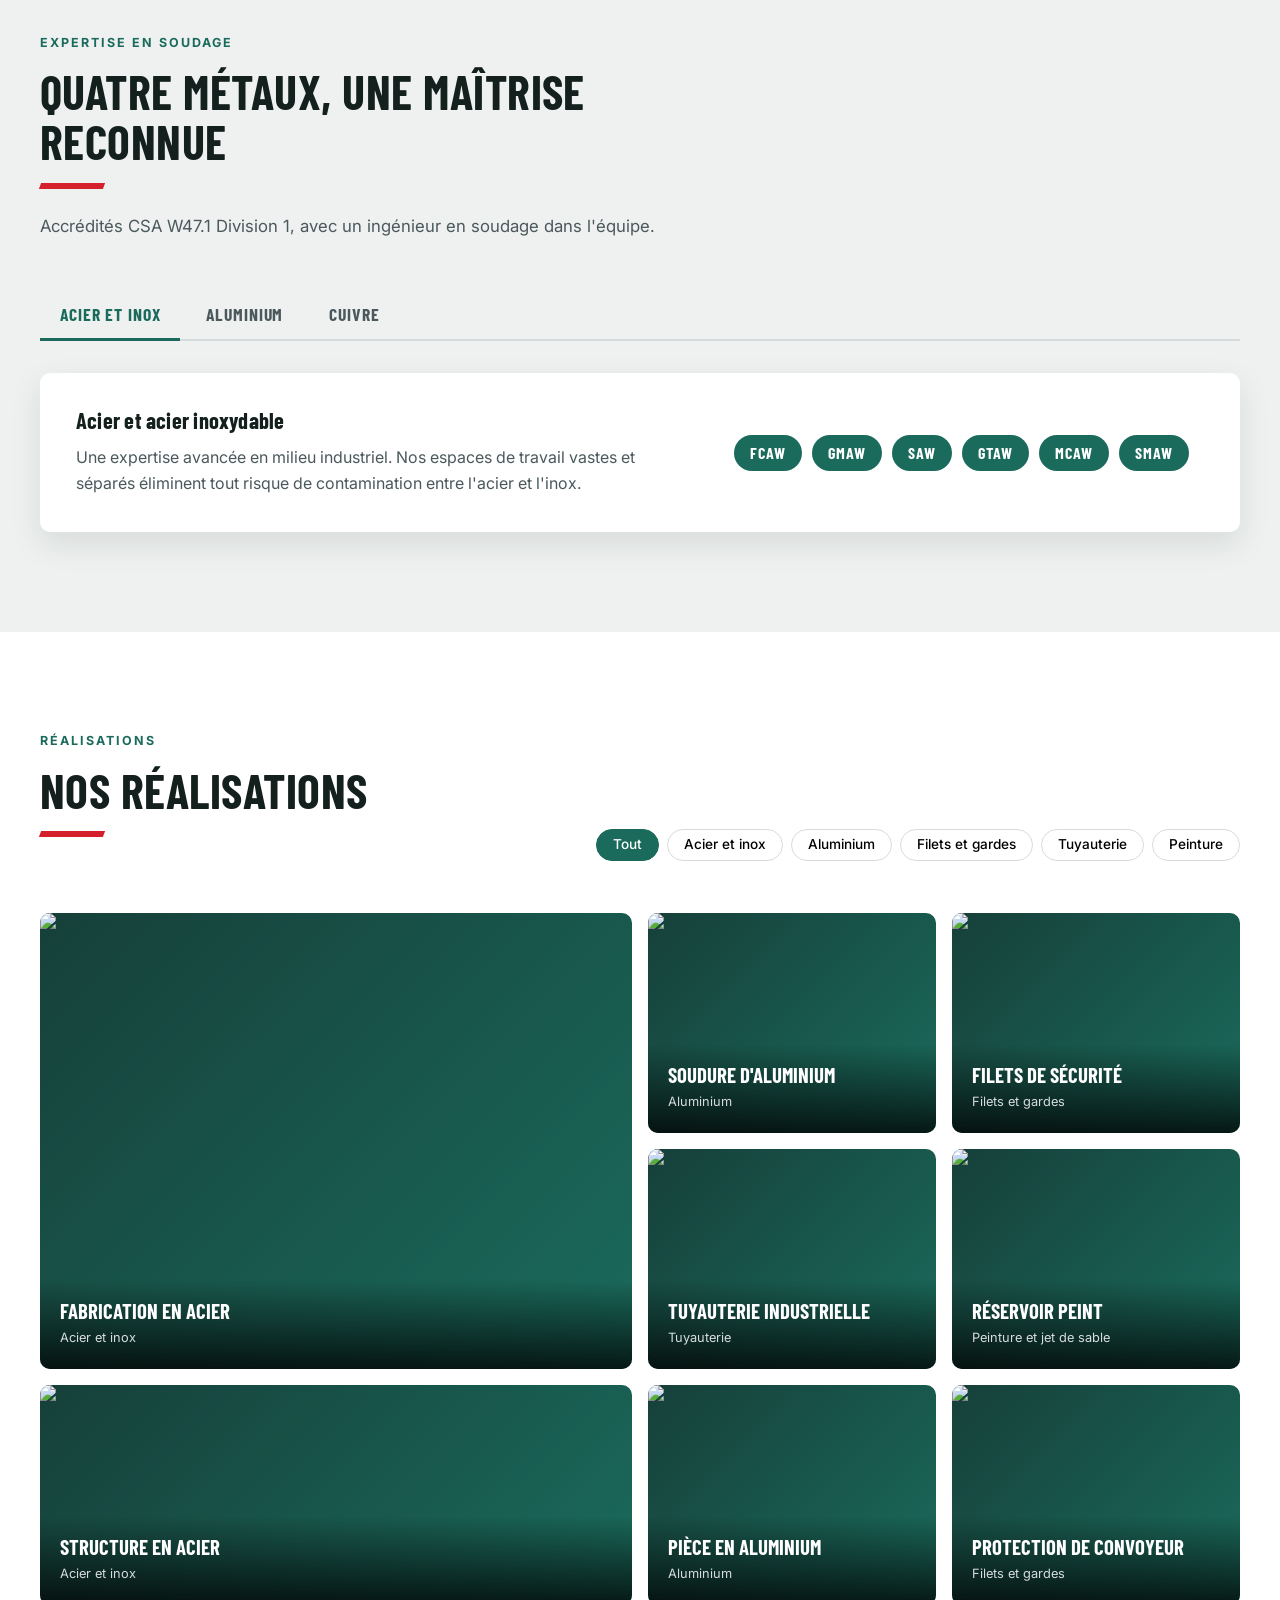
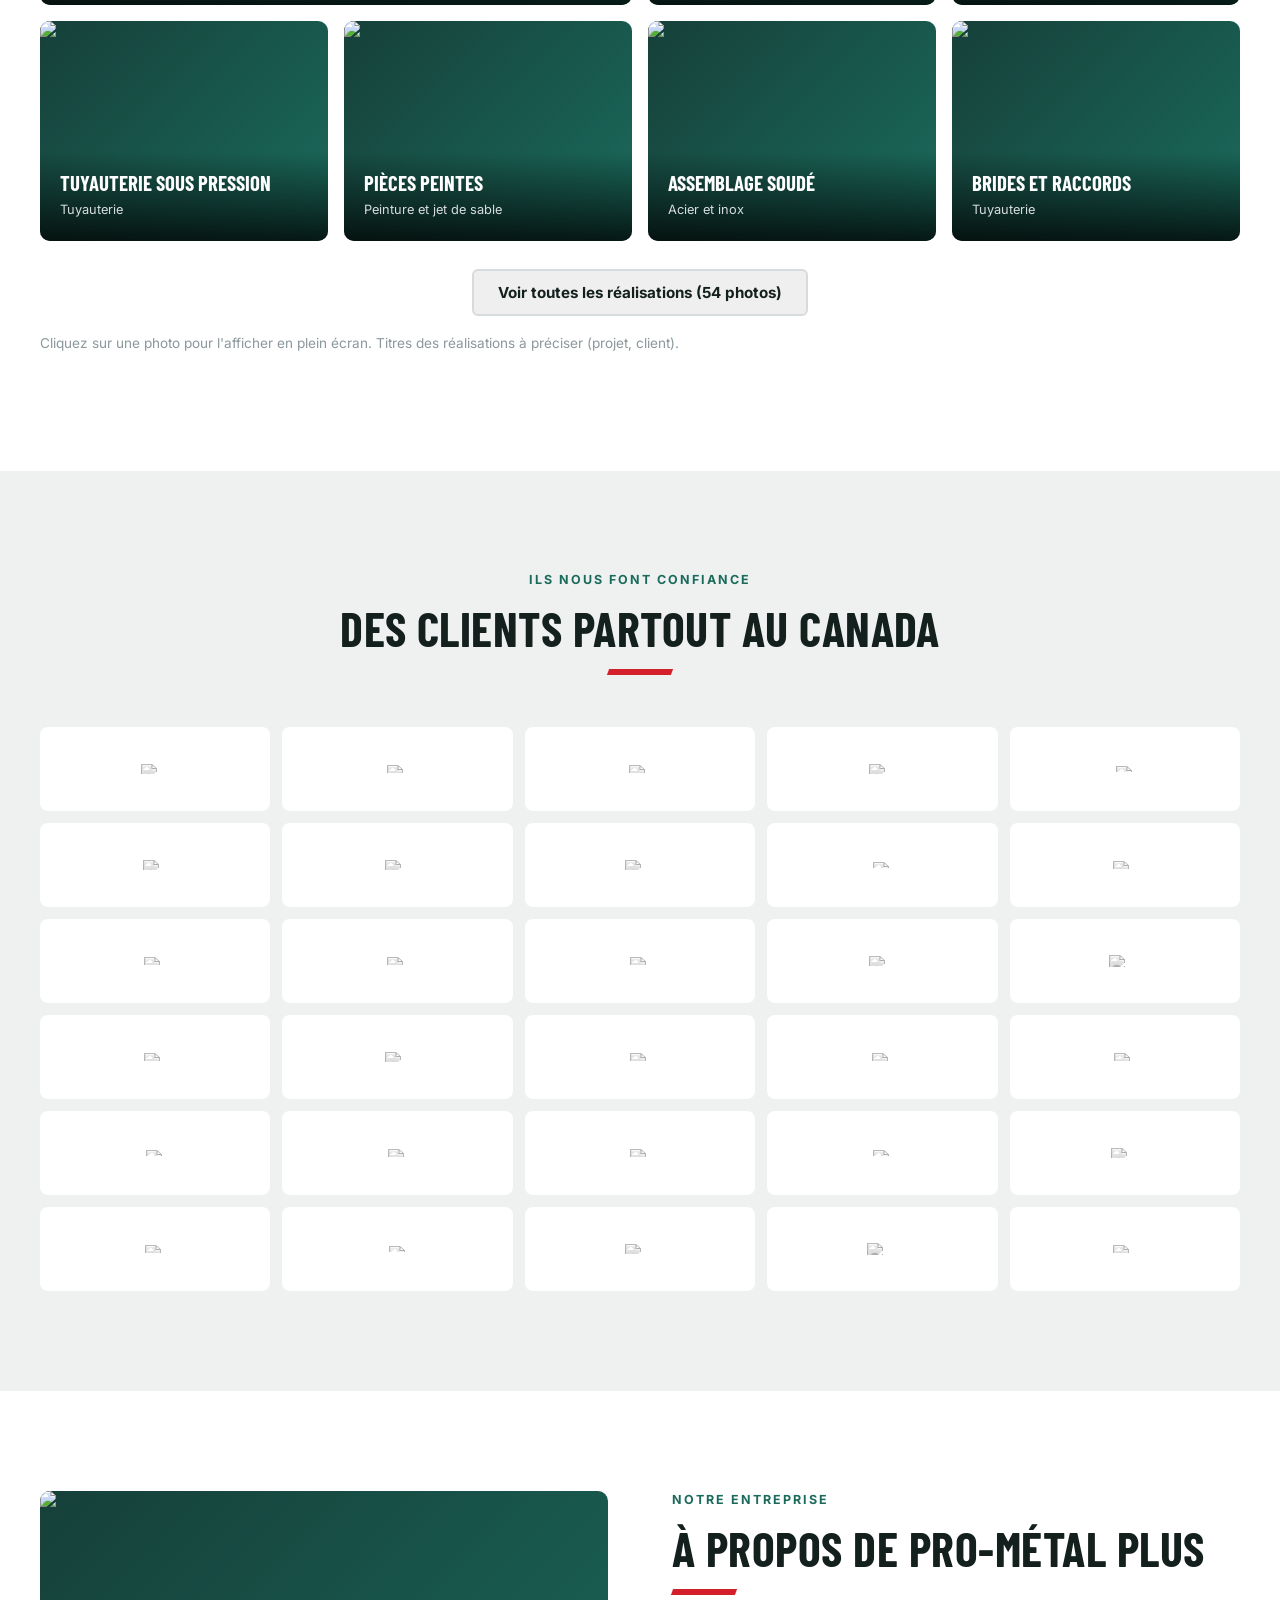
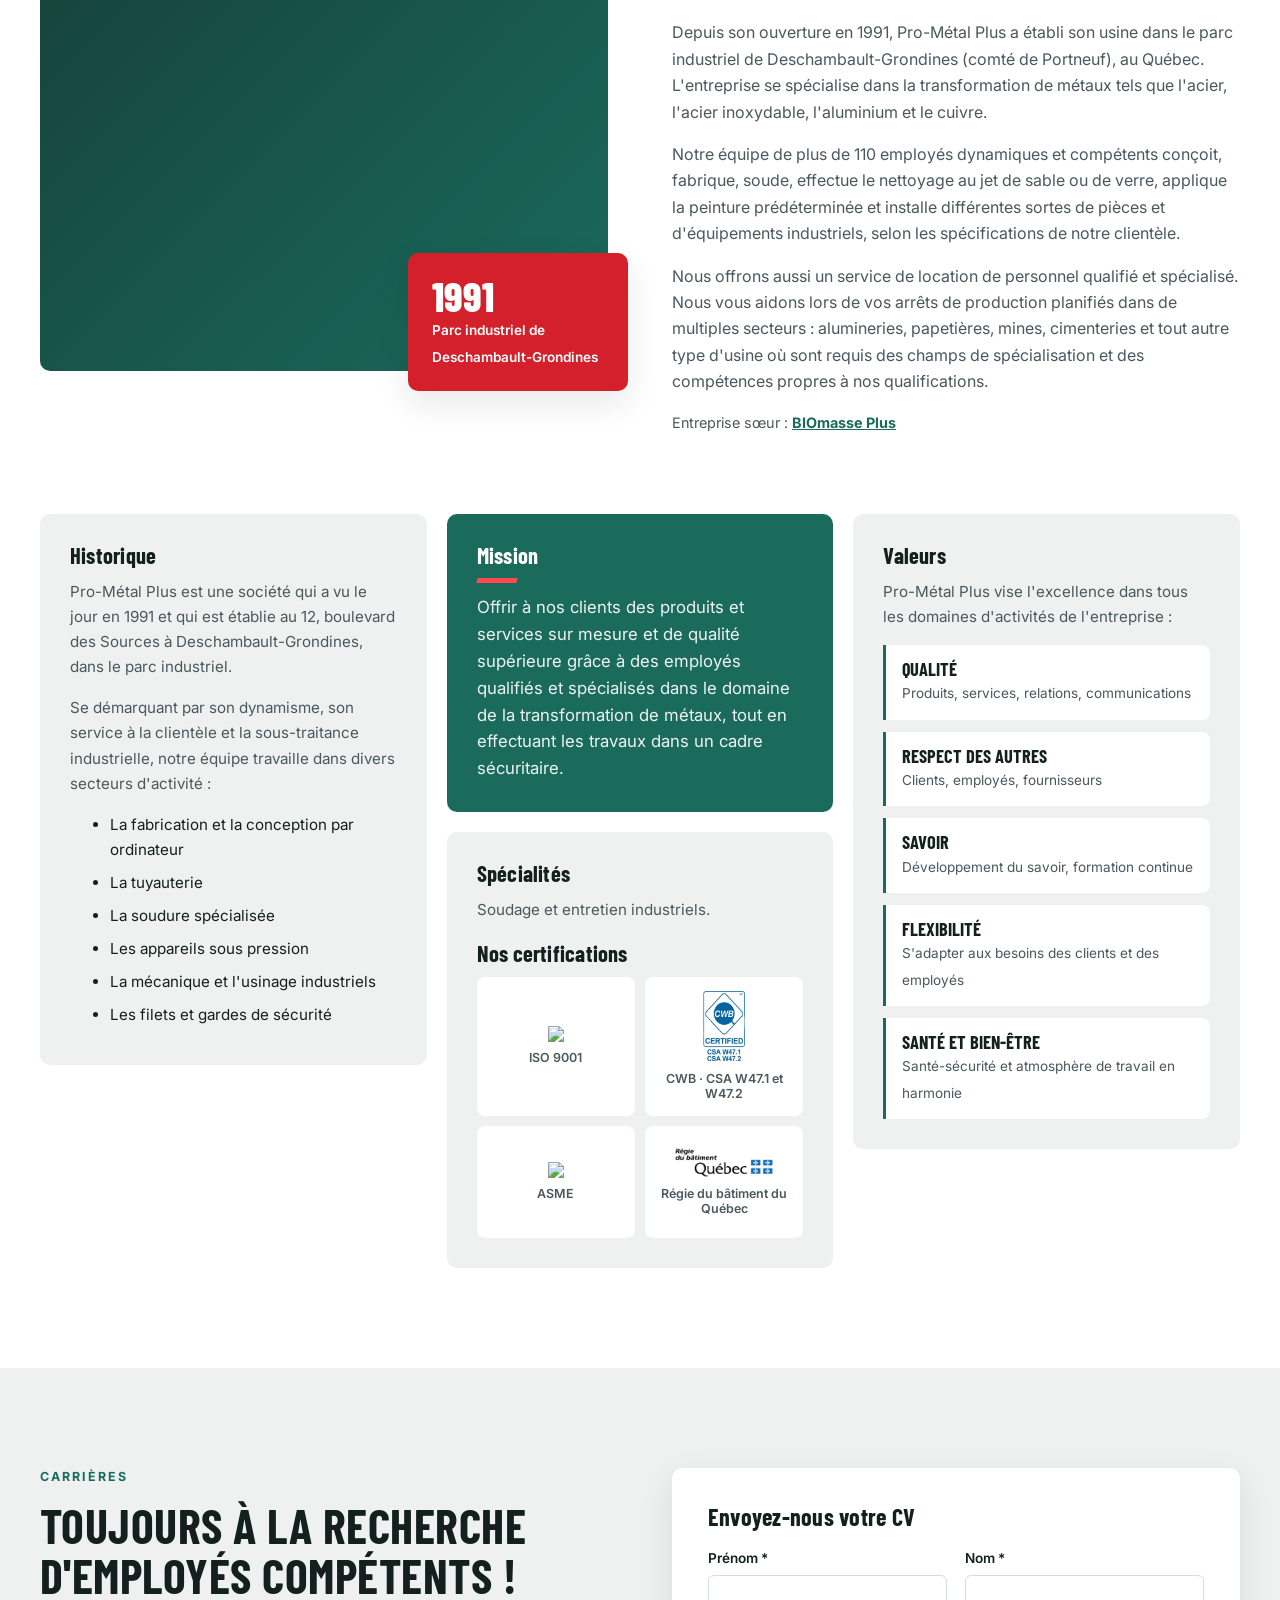
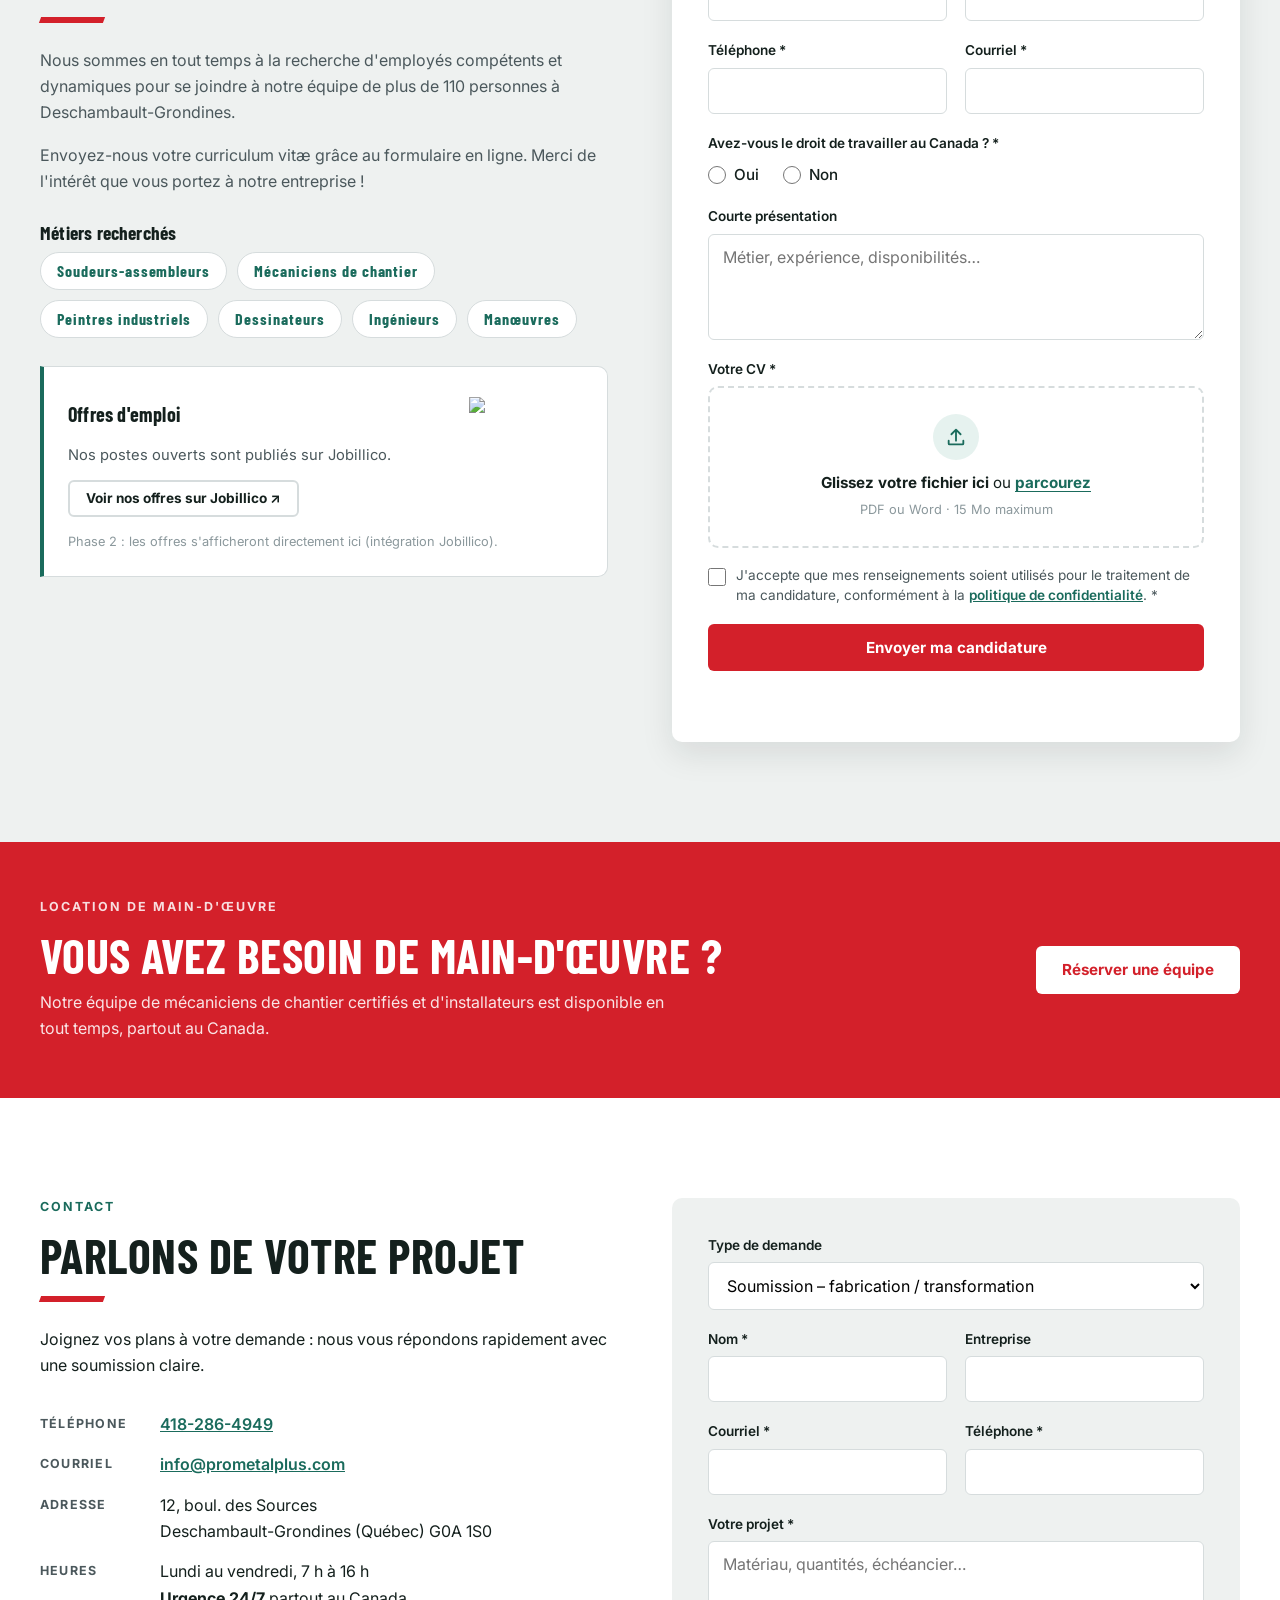
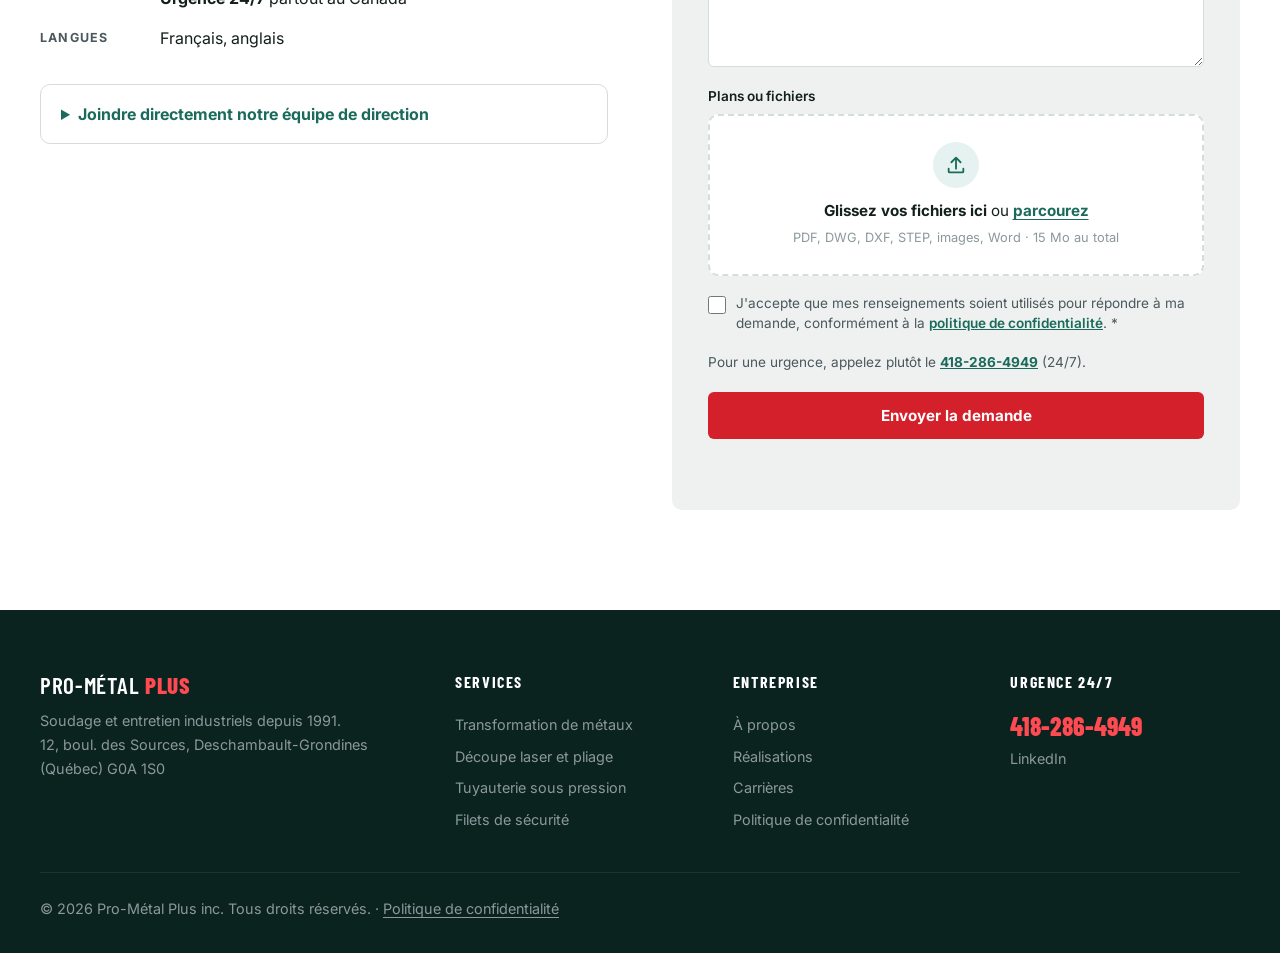
==== commit a5b0e139: "Clients et slogan - Titre « Des clients partout au Canada » (sans « exigeants ») - Logos clients cli" ====
--- a/index.html
+++ b/index.html
@@ -77,7 +77,7 @@
     <section class="hero">
       <div class="hero-bg" aria-hidden="true" style="--hero:url('https://static.wixstatic.com/media/ba2cd3_7f628fdc2ef7432baa7f3d2c8104a5ea~mv2.jpg/v1/fill/w_1920,h_1100,al_c,q_80,enc_auto/ba2cd3_7f628fdc2ef7432baa7f3d2c8104a5ea~mv2.jpg')"></div>
       <div class="wrap hero-inner">
-        <p class="eyebrow">Depuis 1991 · Deschambault-Grondines, Québec</p>
+        <p class="eyebrow">Le leader dans la transformation de métaux · depuis 1991</p>
         <h1>Soudage, tuyauterie et entretien <span class="accent">industriels.</span></h1>
         <p class="lead">Conception, fabrication, peinture et installation sous un même toit.
           Un seul entrepreneur, de A à Z, sans sous-traitance, pour les alumineries, les mines, les papetières et l'industrie lourde.</p>
@@ -117,7 +117,7 @@
       <div class="wrap">
         <header class="section-head">
           <p class="eyebrow">Nos services</p>
-          <h2>Tous les services, un seul entrepreneur</h2>
+          <h2>Des services complets, un seul entrepreneur</h2>
           <p>Nos équipes multidisciplinaires prennent vos projets en charge de la prise de mesures sur place jusqu'à l'installation. Résultat : des délais plus courts, des coûts maîtrisés et du sur-mesure sur chaque projet.</p>
         </header>
         <div class="cards">
@@ -333,39 +333,39 @@
       <div class="wrap">
         <header class="section-head center">
           <p class="eyebrow">Ils nous font confiance</p>
-          <h2>Des clients exigeants, partout au Canada</h2>
+          <h2>Des clients partout au Canada</h2>
         </header>
         <ul class="logos">
-          <li><img src="https://static.wixstatic.com/media/ba2cd3_f832ffc5ed434df181952b40f406e47c~mv2.jpg/v1/fit/w_360,h_132,q_90,enc_auto/ba2cd3_f832ffc5ed434df181952b40f406e47c~mv2.jpg" alt="White Birch Paper" loading="lazy" width="180" height="66"></li>
-          <li><img src="https://static.wixstatic.com/media/ba2cd3_9bd0357696fb49d5afcc9dbdb7cfd0c0~mv2.jpg/v1/fit/w_360,h_132,q_90,enc_auto/ba2cd3_9bd0357696fb49d5afcc9dbdb7cfd0c0~mv2.jpg" alt="Résolu" loading="lazy" width="180" height="66"></li>
-          <li><img src="https://static.wixstatic.com/media/ba2cd3_5f4fac6432e84194a5323eda1d3e6419~mv2.jpg/v1/fit/w_360,h_132,q_90,enc_auto/ba2cd3_5f4fac6432e84194a5323eda1d3e6419~mv2.jpg" alt="Rio Tinto" loading="lazy" width="180" height="66"></li>
-          <li><img src="https://static.wixstatic.com/media/ba2cd3_ca7f1f55f488431baf56a85669fa5d71~mv2.jpg/v1/fit/w_360,h_132,q_90,enc_auto/ba2cd3_ca7f1f55f488431baf56a85669fa5d71~mv2.jpg" alt="Énergie Valero" loading="lazy" width="180" height="66"></li>
-          <li><img src="https://static.wixstatic.com/media/ba2cd3_f502ee93205e41d2923e8dbe8eb1158d~mv2.jpg/v1/fit/w_360,h_132,q_90,enc_auto/ba2cd3_f502ee93205e41d2923e8dbe8eb1158d~mv2.jpg" alt="CNC" loading="lazy" width="180" height="66"></li>
-          <li><img src="https://static.wixstatic.com/media/ba2cd3_be1bce7620ce4f5bb1fbb57e7328859d~mv2.jpg/v1/fit/w_360,h_132,q_90,enc_auto/ba2cd3_be1bce7620ce4f5bb1fbb57e7328859d~mv2.jpg" alt="Hydro-Québec" loading="lazy" width="180" height="66"></li>
-          <li><img src="https://static.wixstatic.com/media/ba2cd3_d41f908e64da48d089c618d0f35016a4~mv2.jpg/v1/fit/w_360,h_132,q_90,enc_auto/ba2cd3_d41f908e64da48d089c618d0f35016a4~mv2.jpg" alt="Ciment" loading="lazy" width="180" height="66"></li>
-          <li><img src="https://static.wixstatic.com/media/ba2cd3_6e80f34858ef4e5b928233472cbb7b78~mv2.jpg/v1/fit/w_360,h_132,q_90,enc_auto/ba2cd3_6e80f34858ef4e5b928233472cbb7b78~mv2.jpg" alt="Aluminerie Alouette" loading="lazy" width="180" height="66"></li>
-          <li><img src="https://static.wixstatic.com/media/ba2cd3_e12b15ab404b46ff8eb03d8b1fce29b2~mv2.jpg/v1/fit/w_360,h_132,q_90,enc_auto/ba2cd3_e12b15ab404b46ff8eb03d8b1fce29b2~mv2.jpg" alt="ABB" loading="lazy" width="180" height="66"></li>
+          <li><a href="https://whitebirchpaper.com/" target="_blank" rel="noopener noreferrer"><img src="https://static.wixstatic.com/media/ba2cd3_f832ffc5ed434df181952b40f406e47c~mv2.jpg/v1/fit/w_360,h_132,q_90,enc_auto/ba2cd3_f832ffc5ed434df181952b40f406e47c~mv2.jpg" alt="White Birch Paper" loading="lazy" width="180" height="66"><span class="sr-only">(s'ouvre dans un nouvel onglet)</span></a></li>
+          <li><a href="https://www.pfresolu.com/Produits/Papier_journal/" target="_blank" rel="noopener noreferrer"><img src="https://static.wixstatic.com/media/ba2cd3_9bd0357696fb49d5afcc9dbdb7cfd0c0~mv2.jpg/v1/fit/w_360,h_132,q_90,enc_auto/ba2cd3_9bd0357696fb49d5afcc9dbdb7cfd0c0~mv2.jpg" alt="Résolu" loading="lazy" width="180" height="66"><span class="sr-only">(s'ouvre dans un nouvel onglet)</span></a></li>
+          <li><a href="http://www.ironore.ca/fr/accueil/" target="_blank" rel="noopener noreferrer"><img src="https://static.wixstatic.com/media/ba2cd3_5f4fac6432e84194a5323eda1d3e6419~mv2.jpg/v1/fit/w_360,h_132,q_90,enc_auto/ba2cd3_5f4fac6432e84194a5323eda1d3e6419~mv2.jpg" alt="Rio Tinto" loading="lazy" width="180" height="66"><span class="sr-only">(s'ouvre dans un nouvel onglet)</span></a></li>
+          <li><a href="https://www.valero.com/" target="_blank" rel="noopener noreferrer"><img src="https://static.wixstatic.com/media/ba2cd3_ca7f1f55f488431baf56a85669fa5d71~mv2.jpg/v1/fit/w_360,h_132,q_90,enc_auto/ba2cd3_ca7f1f55f488431baf56a85669fa5d71~mv2.jpg" alt="Énergie Valero" loading="lazy" width="180" height="66"><span class="sr-only">(s'ouvre dans un nouvel onglet)</span></a></li>
+          <li><a href="http://www.cnc2002.ca/" target="_blank" rel="noopener noreferrer"><img src="https://static.wixstatic.com/media/ba2cd3_f502ee93205e41d2923e8dbe8eb1158d~mv2.jpg/v1/fit/w_360,h_132,q_90,enc_auto/ba2cd3_f502ee93205e41d2923e8dbe8eb1158d~mv2.jpg" alt="CNC" loading="lazy" width="180" height="66"><span class="sr-only">(s'ouvre dans un nouvel onglet)</span></a></li>
+          <li><a href="http://www.hydroquebec.com/residentiel/" target="_blank" rel="noopener noreferrer"><img src="https://static.wixstatic.com/media/ba2cd3_be1bce7620ce4f5bb1fbb57e7328859d~mv2.jpg/v1/fit/w_360,h_132,q_90,enc_auto/ba2cd3_be1bce7620ce4f5bb1fbb57e7328859d~mv2.jpg" alt="Hydro-Québec" loading="lazy" width="180" height="66"><span class="sr-only">(s'ouvre dans un nouvel onglet)</span></a></li>
+          <li><a href="https://cimentquebec.com/" target="_blank" rel="noopener noreferrer"><img src="https://static.wixstatic.com/media/ba2cd3_d41f908e64da48d089c618d0f35016a4~mv2.jpg/v1/fit/w_360,h_132,q_90,enc_auto/ba2cd3_d41f908e64da48d089c618d0f35016a4~mv2.jpg" alt="Ciment Québec" loading="lazy" width="180" height="66"><span class="sr-only">(s'ouvre dans un nouvel onglet)</span></a></li>
+          <li><a href="http://www.alouette.com/fr" target="_blank" rel="noopener noreferrer"><img src="https://static.wixstatic.com/media/ba2cd3_6e80f34858ef4e5b928233472cbb7b78~mv2.jpg/v1/fit/w_360,h_132,q_90,enc_auto/ba2cd3_6e80f34858ef4e5b928233472cbb7b78~mv2.jpg" alt="Aluminerie Alouette" loading="lazy" width="180" height="66"><span class="sr-only">(s'ouvre dans un nouvel onglet)</span></a></li>
+          <li><a href="https://new.abb.com/ca/fr" target="_blank" rel="noopener noreferrer"><img src="https://static.wixstatic.com/media/ba2cd3_e12b15ab404b46ff8eb03d8b1fce29b2~mv2.jpg/v1/fit/w_360,h_132,q_90,enc_auto/ba2cd3_e12b15ab404b46ff8eb03d8b1fce29b2~mv2.jpg" alt="ABB" loading="lazy" width="180" height="66"><span class="sr-only">(s'ouvre dans un nouvel onglet)</span></a></li>
           <li><img src="https://static.wixstatic.com/media/ba2cd3_29b6aa868157408188341924ab5392d8~mv2.jpg/v1/fit/w_360,h_132,q_90,enc_auto/ba2cd3_29b6aa868157408188341924ab5392d8~mv2.jpg" alt="Rio Tinto" loading="lazy" width="180" height="66"></li>
-          <li><img src="https://static.wixstatic.com/media/ba2cd3_c3e1102fec9d45c4a9d97a84fda6bf54~mv2.png/v1/fit/w_360,h_132,q_90,enc_auto/ba2cd3_c3e1102fec9d45c4a9d97a84fda6bf54~mv2.png" alt="Belterra" loading="lazy" width="180" height="66"></li>
-          <li><img src="https://static.wixstatic.com/media/ba2cd3_ada75cde9ab34b6eb56489a2d0c9d8c4~mv2.jpg/v1/fit/w_360,h_132,q_90,enc_auto/ba2cd3_ada75cde9ab34b6eb56489a2d0c9d8c4~mv2.jpg" alt="Viridis" loading="lazy" width="180" height="66"></li>
+          <li><a href="https://www.belterra.ca/?lang=fr" target="_blank" rel="noopener noreferrer"><img src="https://static.wixstatic.com/media/ba2cd3_c3e1102fec9d45c4a9d97a84fda6bf54~mv2.png/v1/fit/w_360,h_132,q_90,enc_auto/ba2cd3_c3e1102fec9d45c4a9d97a84fda6bf54~mv2.png" alt="Belterra" loading="lazy" width="180" height="66"><span class="sr-only">(s'ouvre dans un nouvel onglet)</span></a></li>
+          <li><a href="https://www.viridis-env.com/" target="_blank" rel="noopener noreferrer"><img src="https://static.wixstatic.com/media/ba2cd3_ada75cde9ab34b6eb56489a2d0c9d8c4~mv2.jpg/v1/fit/w_360,h_132,q_90,enc_auto/ba2cd3_ada75cde9ab34b6eb56489a2d0c9d8c4~mv2.jpg" alt="Viridis" loading="lazy" width="180" height="66"><span class="sr-only">(s'ouvre dans un nouvel onglet)</span></a></li>
           <li><img src="https://static.wixstatic.com/media/ba2cd3_8e5f10a6bb97499e89cba7875f5d0129~mv2.jpg/v1/fit/w_360,h_132,q_90,enc_auto/ba2cd3_8e5f10a6bb97499e89cba7875f5d0129~mv2.jpg" alt="Tacora" loading="lazy" width="180" height="66"></li>
-          <li><img src="https://static.wixstatic.com/media/ba2cd3_60cf087552b6462a942e0e47e6ac36fc~mv2.jpg/v1/fit/w_360,h_132,q_90,enc_auto/ba2cd3_60cf087552b6462a942e0e47e6ac36fc~mv2.jpg" alt="Ville de Québec" loading="lazy" width="180" height="66"></li>
-          <li><img src="https://static.wixstatic.com/media/ba2cd3_cf8d104a630d4b15974cabbcf3da8e0f~mv2.jpg/v1/fit/w_360,h_132,q_90,enc_auto/ba2cd3_cf8d104a630d4b15974cabbcf3da8e0f~mv2.jpg" alt="Minerai de fer Québec" loading="lazy" width="180" height="66"></li>
-          <li><img src="https://static.wixstatic.com/media/ba2cd3_c2b471f3ec7540ff9a2442f5a639ac24~mv2.jpg/v1/fit/w_360,h_132,q_90,enc_auto/ba2cd3_c2b471f3ec7540ff9a2442f5a639ac24~mv2.jpg" alt="Rio Tinto" loading="lazy" width="180" height="66"></li>
-          <li><img src="https://static.wixstatic.com/media/ba2cd3_8bbc29142b484b64b699d688d2cdfb8b~mv2.jpg/v1/fit/w_360,h_132,q_90,enc_auto/ba2cd3_8bbc29142b484b64b699d688d2cdfb8b~mv2.jpg" alt="ArcelorMittal" loading="lazy" width="180" height="66"></li>
-          <li><img src="https://static.wixstatic.com/media/ba2cd3_73c14b4500e44f2f940ed9a070e8d786~mv2.jpg/v1/fit/w_360,h_132,q_90,enc_auto/ba2cd3_73c14b4500e44f2f940ed9a070e8d786~mv2.jpg" alt="Hatch" loading="lazy" width="180" height="66"></li>
-          <li><img src="https://static.wixstatic.com/media/ba2cd3_4cb40766cc034bffaca92ca867f74de0~mv2.jpg/v1/fit/w_360,h_132,q_90,enc_auto/ba2cd3_4cb40766cc034bffaca92ca867f74de0~mv2.jpg" alt="Kruger" loading="lazy" width="180" height="66"></li>
-          <li><img src="https://static.wixstatic.com/media/ba2cd3_4ad4b30be7624ef6829b5d9d64cfc6f2~mv2.jpg/v1/fit/w_360,h_132,q_90,enc_auto/ba2cd3_4ad4b30be7624ef6829b5d9d64cfc6f2~mv2.jpg" alt="Gramfort" loading="lazy" width="180" height="66"></li>
-          <li><img src="https://static.wixstatic.com/media/ba2cd3_f330d085f6c748a3979b63a4b7ed1262~mv2.jpg/v1/fit/w_360,h_132,q_90,enc_auto/ba2cd3_f330d085f6c748a3979b63a4b7ed1262~mv2.jpg" alt="Arno" loading="lazy" width="180" height="66"></li>
-          <li><img src="https://static.wixstatic.com/media/ba2cd3_bde0591d8e1f459897c7cddfbb910ba9~mv2.jpg/v1/fit/w_360,h_132,q_90,enc_auto/ba2cd3_bde0591d8e1f459897c7cddfbb910ba9~mv2.jpg" alt="Alcoa" loading="lazy" width="180" height="66"></li>
-          <li><img src="https://static.wixstatic.com/media/ba2cd3_f141c55b7a0749a982a94615f1303539~mv2.jpg/v1/fit/w_360,h_132,q_90,enc_auto/ba2cd3_f141c55b7a0749a982a94615f1303539~mv2.jpg" alt="Hexion" loading="lazy" width="180" height="66"></li>
-          <li><img src="https://static.wixstatic.com/media/ba2cd3_4ff28ab5508c47268d3bb0f777cb8044~mv2.png/v1/fit/w_360,h_132,q_90,enc_auto/ba2cd3_4ff28ab5508c47268d3bb0f777cb8044~mv2.png" alt="Suez" loading="lazy" width="180" height="66"></li>
-          <li><img src="https://static.wixstatic.com/media/ba2cd3_8efba2d29ce340ad8bd3762a68f7bf06~mv2.jpg/v1/fit/w_360,h_132,q_90,enc_auto/ba2cd3_8efba2d29ce340ad8bd3762a68f7bf06~mv2.jpg" alt="Ardel électrique" loading="lazy" width="180" height="66"></li>
-          <li><img src="https://static.wixstatic.com/media/ba2cd3_78ac9941f2824f6292f71c037cc7bafa~mv2.jpg/v1/fit/w_360,h_132,q_90,enc_auto/ba2cd3_78ac9941f2824f6292f71c037cc7bafa~mv2.jpg" alt="Gastier" loading="lazy" width="180" height="66"></li>
-          <li><img src="https://static.wixstatic.com/media/ba2cd3_fafdb074776f468c8e76225c90a48865~mv2.jpg/v1/fit/w_360,h_132,q_90,enc_auto/ba2cd3_fafdb074776f468c8e76225c90a48865~mv2.jpg" alt="BP" loading="lazy" width="180" height="66"></li>
-          <li><img src="https://static.wixstatic.com/media/ba2cd3_e681fae95932442dac73bdd4543d69a4~mv2.jpg/v1/fit/w_360,h_132,q_90,enc_auto/ba2cd3_e681fae95932442dac73bdd4543d69a4~mv2.jpg" alt="Canadian Royalties" loading="lazy" width="180" height="66"></li>
-          <li><img src="https://static.wixstatic.com/media/ba2cd3_c7568eb5caa44e95b67eeb8ab8f97c2d~mv2.jpg/v1/fit/w_360,h_132,q_90,enc_auto/ba2cd3_c7568eb5caa44e95b67eeb8ab8f97c2d~mv2.jpg" alt="Socomec Constructions" loading="lazy" width="180" height="66"></li>
-          <li><img src="https://static.wixstatic.com/media/ba2cd3_ce1464c11c624b76b40eb907417712aa~mv2.jpg/v1/fit/w_360,h_132,q_90,enc_auto/ba2cd3_ce1464c11c624b76b40eb907417712aa~mv2.jpg" alt="West Fraser" loading="lazy" width="180" height="66"></li>
+          <li><a href="https://www.ville.quebec.qc.ca/en/" target="_blank" rel="noopener noreferrer"><img src="https://static.wixstatic.com/media/ba2cd3_60cf087552b6462a942e0e47e6ac36fc~mv2.jpg/v1/fit/w_360,h_132,q_90,enc_auto/ba2cd3_60cf087552b6462a942e0e47e6ac36fc~mv2.jpg" alt="Ville de Québec" loading="lazy" width="180" height="66"><span class="sr-only">(s'ouvre dans un nouvel onglet)</span></a></li>
+          <li><a href="https://mineraiferquebec.com/?lang=en" target="_blank" rel="noopener noreferrer"><img src="https://static.wixstatic.com/media/ba2cd3_cf8d104a630d4b15974cabbcf3da8e0f~mv2.jpg/v1/fit/w_360,h_132,q_90,enc_auto/ba2cd3_cf8d104a630d4b15974cabbcf3da8e0f~mv2.jpg" alt="Minerai de fer Québec" loading="lazy" width="180" height="66"><span class="sr-only">(s'ouvre dans un nouvel onglet)</span></a></li>
+          <li><a href="http://www.riotinto.com/canada/rio-tinto-fer-et-titane-14778-fr.aspx" target="_blank" rel="noopener noreferrer"><img src="https://static.wixstatic.com/media/ba2cd3_c2b471f3ec7540ff9a2442f5a639ac24~mv2.jpg/v1/fit/w_360,h_132,q_90,enc_auto/ba2cd3_c2b471f3ec7540ff9a2442f5a639ac24~mv2.jpg" alt="Rio Tinto" loading="lazy" width="180" height="66"><span class="sr-only">(s'ouvre dans un nouvel onglet)</span></a></li>
+          <li><a href="https://www.transformerlavenir.com/" target="_blank" rel="noopener noreferrer"><img src="https://static.wixstatic.com/media/ba2cd3_8bbc29142b484b64b699d688d2cdfb8b~mv2.jpg/v1/fit/w_360,h_132,q_90,enc_auto/ba2cd3_8bbc29142b484b64b699d688d2cdfb8b~mv2.jpg" alt="ArcelorMittal" loading="lazy" width="180" height="66"><span class="sr-only">(s'ouvre dans un nouvel onglet)</span></a></li>
+          <li><a href="https://www.hatch.com/fr-CA" target="_blank" rel="noopener noreferrer"><img src="https://static.wixstatic.com/media/ba2cd3_73c14b4500e44f2f940ed9a070e8d786~mv2.jpg/v1/fit/w_360,h_132,q_90,enc_auto/ba2cd3_73c14b4500e44f2f940ed9a070e8d786~mv2.jpg" alt="Hatch" loading="lazy" width="180" height="66"><span class="sr-only">(s'ouvre dans un nouvel onglet)</span></a></li>
+          <li><a href="https://www.kruger.com/fr/" target="_blank" rel="noopener noreferrer"><img src="https://static.wixstatic.com/media/ba2cd3_4cb40766cc034bffaca92ca867f74de0~mv2.jpg/v1/fit/w_360,h_132,q_90,enc_auto/ba2cd3_4cb40766cc034bffaca92ca867f74de0~mv2.jpg" alt="Kruger" loading="lazy" width="180" height="66"><span class="sr-only">(s'ouvre dans un nouvel onglet)</span></a></li>
+          <li><a href="http://www.graymont.com/fr" target="_blank" rel="noopener noreferrer"><img src="https://static.wixstatic.com/media/ba2cd3_4ad4b30be7624ef6829b5d9d64cfc6f2~mv2.jpg/v1/fit/w_360,h_132,q_90,enc_auto/ba2cd3_4ad4b30be7624ef6829b5d9d64cfc6f2~mv2.jpg" alt="Graymont" loading="lazy" width="180" height="66"><span class="sr-only">(s'ouvre dans un nouvel onglet)</span></a></li>
+          <li><a href="http://www.arno.qc.ca/" target="_blank" rel="noopener noreferrer"><img src="https://static.wixstatic.com/media/ba2cd3_f330d085f6c748a3979b63a4b7ed1262~mv2.jpg/v1/fit/w_360,h_132,q_90,enc_auto/ba2cd3_f330d085f6c748a3979b63a4b7ed1262~mv2.jpg" alt="Arno" loading="lazy" width="180" height="66"><span class="sr-only">(s'ouvre dans un nouvel onglet)</span></a></li>
+          <li><a href="https://www.alcoa.com/canada/fr/default.asp" target="_blank" rel="noopener noreferrer"><img src="https://static.wixstatic.com/media/ba2cd3_bde0591d8e1f459897c7cddfbb910ba9~mv2.jpg/v1/fit/w_360,h_132,q_90,enc_auto/ba2cd3_bde0591d8e1f459897c7cddfbb910ba9~mv2.jpg" alt="Alcoa" loading="lazy" width="180" height="66"><span class="sr-only">(s'ouvre dans un nouvel onglet)</span></a></li>
+          <li><a href="https://www.hexion.com/" target="_blank" rel="noopener noreferrer"><img src="https://static.wixstatic.com/media/ba2cd3_f141c55b7a0749a982a94615f1303539~mv2.jpg/v1/fit/w_360,h_132,q_90,enc_auto/ba2cd3_f141c55b7a0749a982a94615f1303539~mv2.jpg" alt="Hexion" loading="lazy" width="180" height="66"><span class="sr-only">(s'ouvre dans un nouvel onglet)</span></a></li>
+          <li><a href="https://www.suez.com/fr" target="_blank" rel="noopener noreferrer"><img src="https://static.wixstatic.com/media/ba2cd3_4ff28ab5508c47268d3bb0f777cb8044~mv2.png/v1/fit/w_360,h_132,q_90,enc_auto/ba2cd3_4ff28ab5508c47268d3bb0f777cb8044~mv2.png" alt="Suez" loading="lazy" width="180" height="66"><span class="sr-only">(s'ouvre dans un nouvel onglet)</span></a></li>
+          <li><a href="http://ardel.ca/" target="_blank" rel="noopener noreferrer"><img src="https://static.wixstatic.com/media/ba2cd3_8efba2d29ce340ad8bd3762a68f7bf06~mv2.jpg/v1/fit/w_360,h_132,q_90,enc_auto/ba2cd3_8efba2d29ce340ad8bd3762a68f7bf06~mv2.jpg" alt="Ardel électrique" loading="lazy" width="180" height="66"><span class="sr-only">(s'ouvre dans un nouvel onglet)</span></a></li>
+          <li><a href="http://www.gastier.com/" target="_blank" rel="noopener noreferrer"><img src="https://static.wixstatic.com/media/ba2cd3_78ac9941f2824f6292f71c037cc7bafa~mv2.jpg/v1/fit/w_360,h_132,q_90,enc_auto/ba2cd3_78ac9941f2824f6292f71c037cc7bafa~mv2.jpg" alt="Gastier" loading="lazy" width="180" height="66"><span class="sr-only">(s'ouvre dans un nouvel onglet)</span></a></li>
+          <li><a href="https://bpcan.com/" target="_blank" rel="noopener noreferrer"><img src="https://static.wixstatic.com/media/ba2cd3_fafdb074776f468c8e76225c90a48865~mv2.jpg/v1/fit/w_360,h_132,q_90,enc_auto/ba2cd3_fafdb074776f468c8e76225c90a48865~mv2.jpg" alt="BP" loading="lazy" width="180" height="66"><span class="sr-only">(s'ouvre dans un nouvel onglet)</span></a></li>
+          <li><a href="https://www.canadianroyalties.com/" target="_blank" rel="noopener noreferrer"><img src="https://static.wixstatic.com/media/ba2cd3_e681fae95932442dac73bdd4543d69a4~mv2.jpg/v1/fit/w_360,h_132,q_90,enc_auto/ba2cd3_e681fae95932442dac73bdd4543d69a4~mv2.jpg" alt="Canadian Royalties" loading="lazy" width="180" height="66"><span class="sr-only">(s'ouvre dans un nouvel onglet)</span></a></li>
+          <li><a href="http://www.socomec.ca/" target="_blank" rel="noopener noreferrer"><img src="https://static.wixstatic.com/media/ba2cd3_c7568eb5caa44e95b67eeb8ab8f97c2d~mv2.jpg/v1/fit/w_360,h_132,q_90,enc_auto/ba2cd3_c7568eb5caa44e95b67eeb8ab8f97c2d~mv2.jpg" alt="Socomec Constructions" loading="lazy" width="180" height="66"><span class="sr-only">(s'ouvre dans un nouvel onglet)</span></a></li>
+          <li><a href="https://www.westfraser.com/" target="_blank" rel="noopener noreferrer"><img src="https://static.wixstatic.com/media/ba2cd3_ce1464c11c624b76b40eb907417712aa~mv2.jpg/v1/fit/w_360,h_132,q_90,enc_auto/ba2cd3_ce1464c11c624b76b40eb907417712aa~mv2.jpg" alt="West Fraser" loading="lazy" width="180" height="66"><span class="sr-only">(s'ouvre dans un nouvel onglet)</span></a></li>
         </ul>
         
       </div>
--- a/assets/styles.css
+++ b/assets/styles.css
@@ -630,3 +630,8 @@
 .jobs-logo { display: inline-flex; padding: 6px 10px; border-radius: 6px; transition: background .2s; }
 .jobs-logo:hover { background: var(--slate-100); }
 .jobs-logo img { height: 34px; width: auto; font-size: 0; color: transparent; }
+
+/* Logos clients cliquables (nouvel onglet) */
+.logos li a { display: grid; place-items: center; width: 100%; height: 100%; border-radius: 8px; }
+.logos li a:hover img, .logos li a:focus-visible img { filter: none; opacity: 1; }
+.eyebrow { line-height: 1.45; }
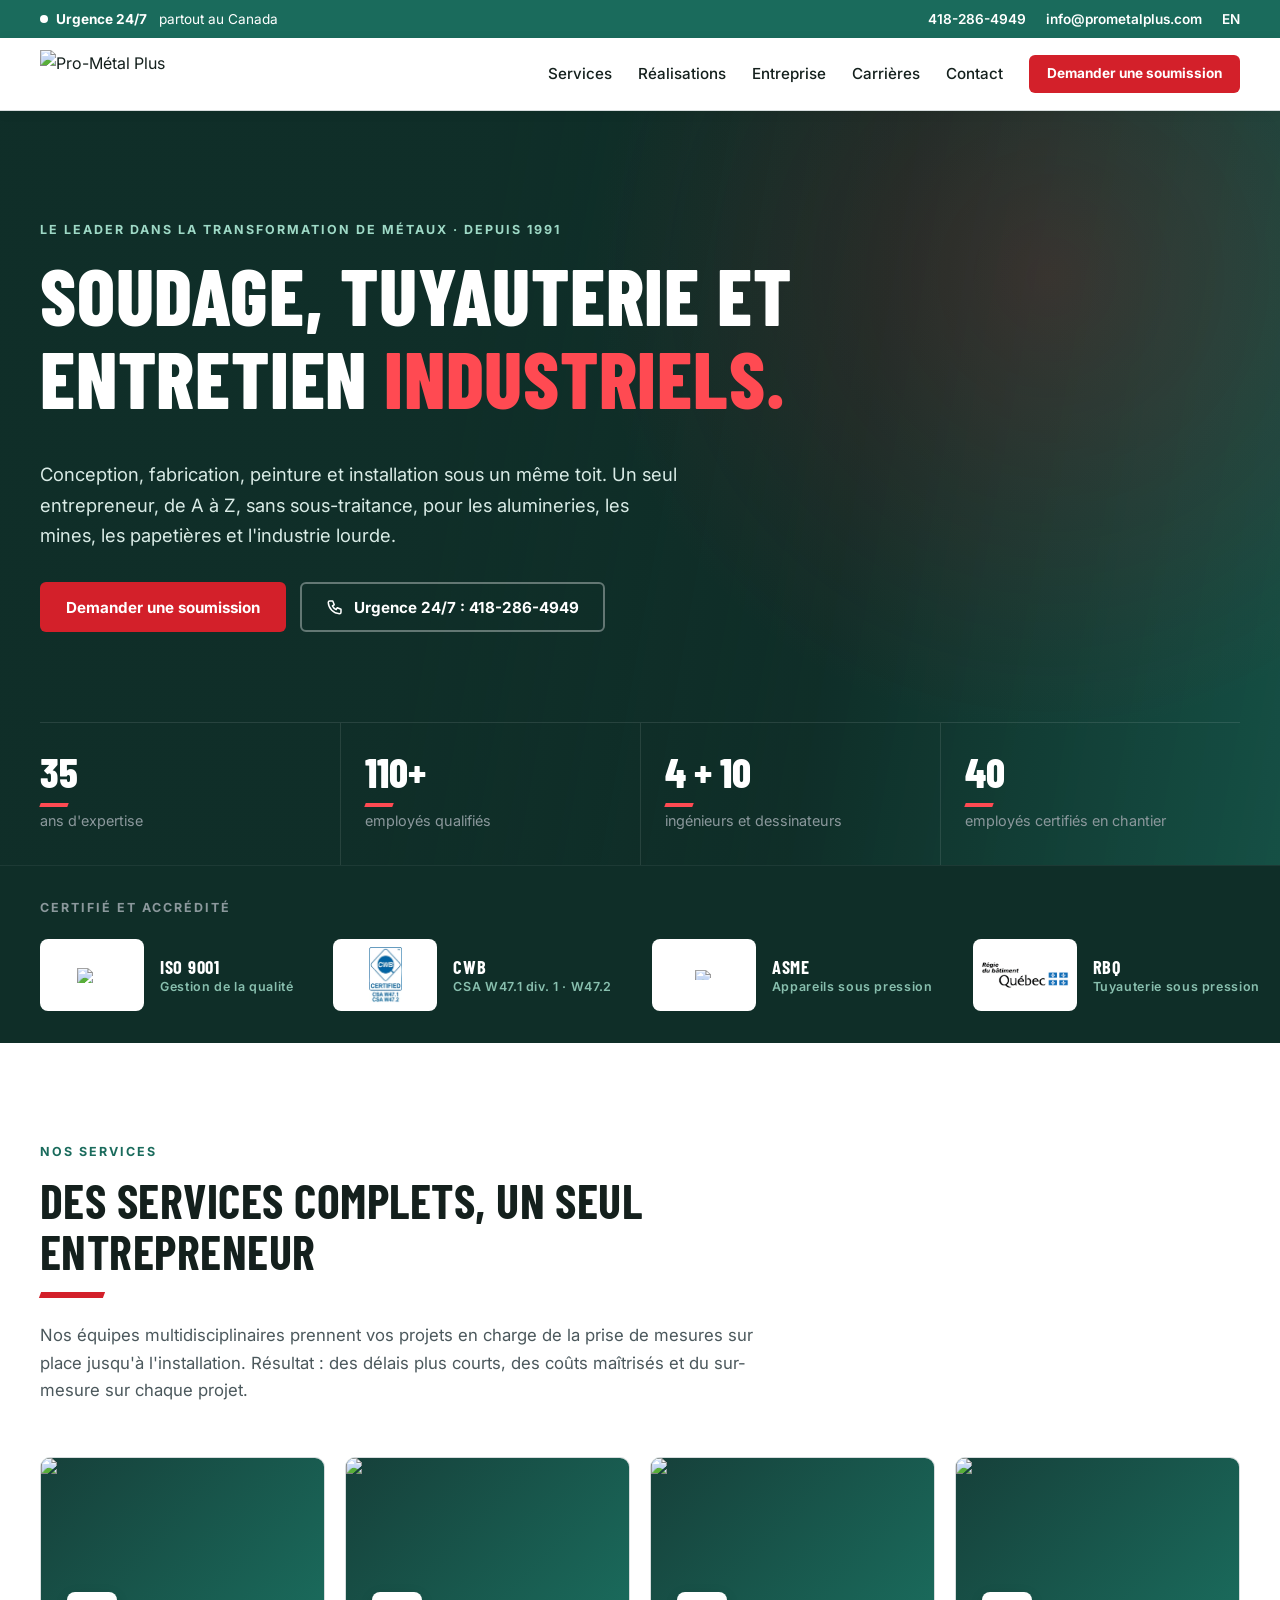
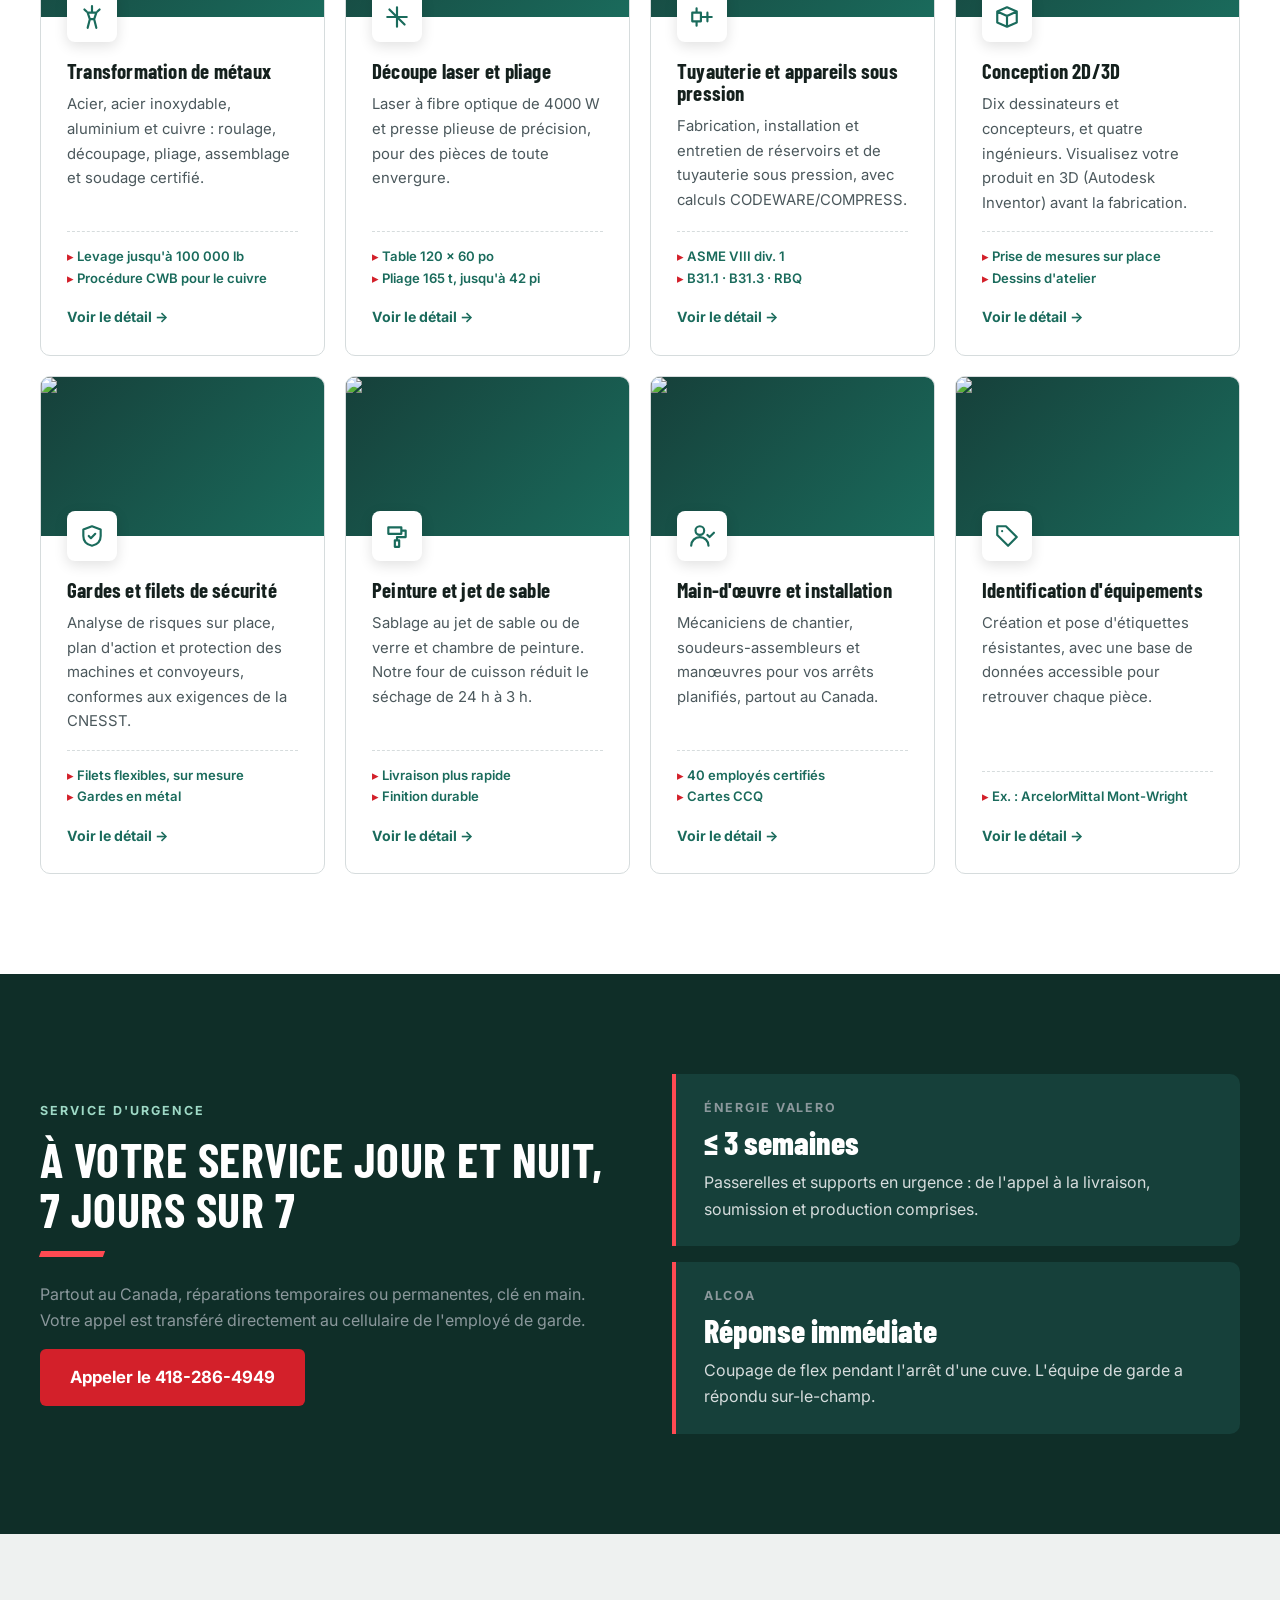
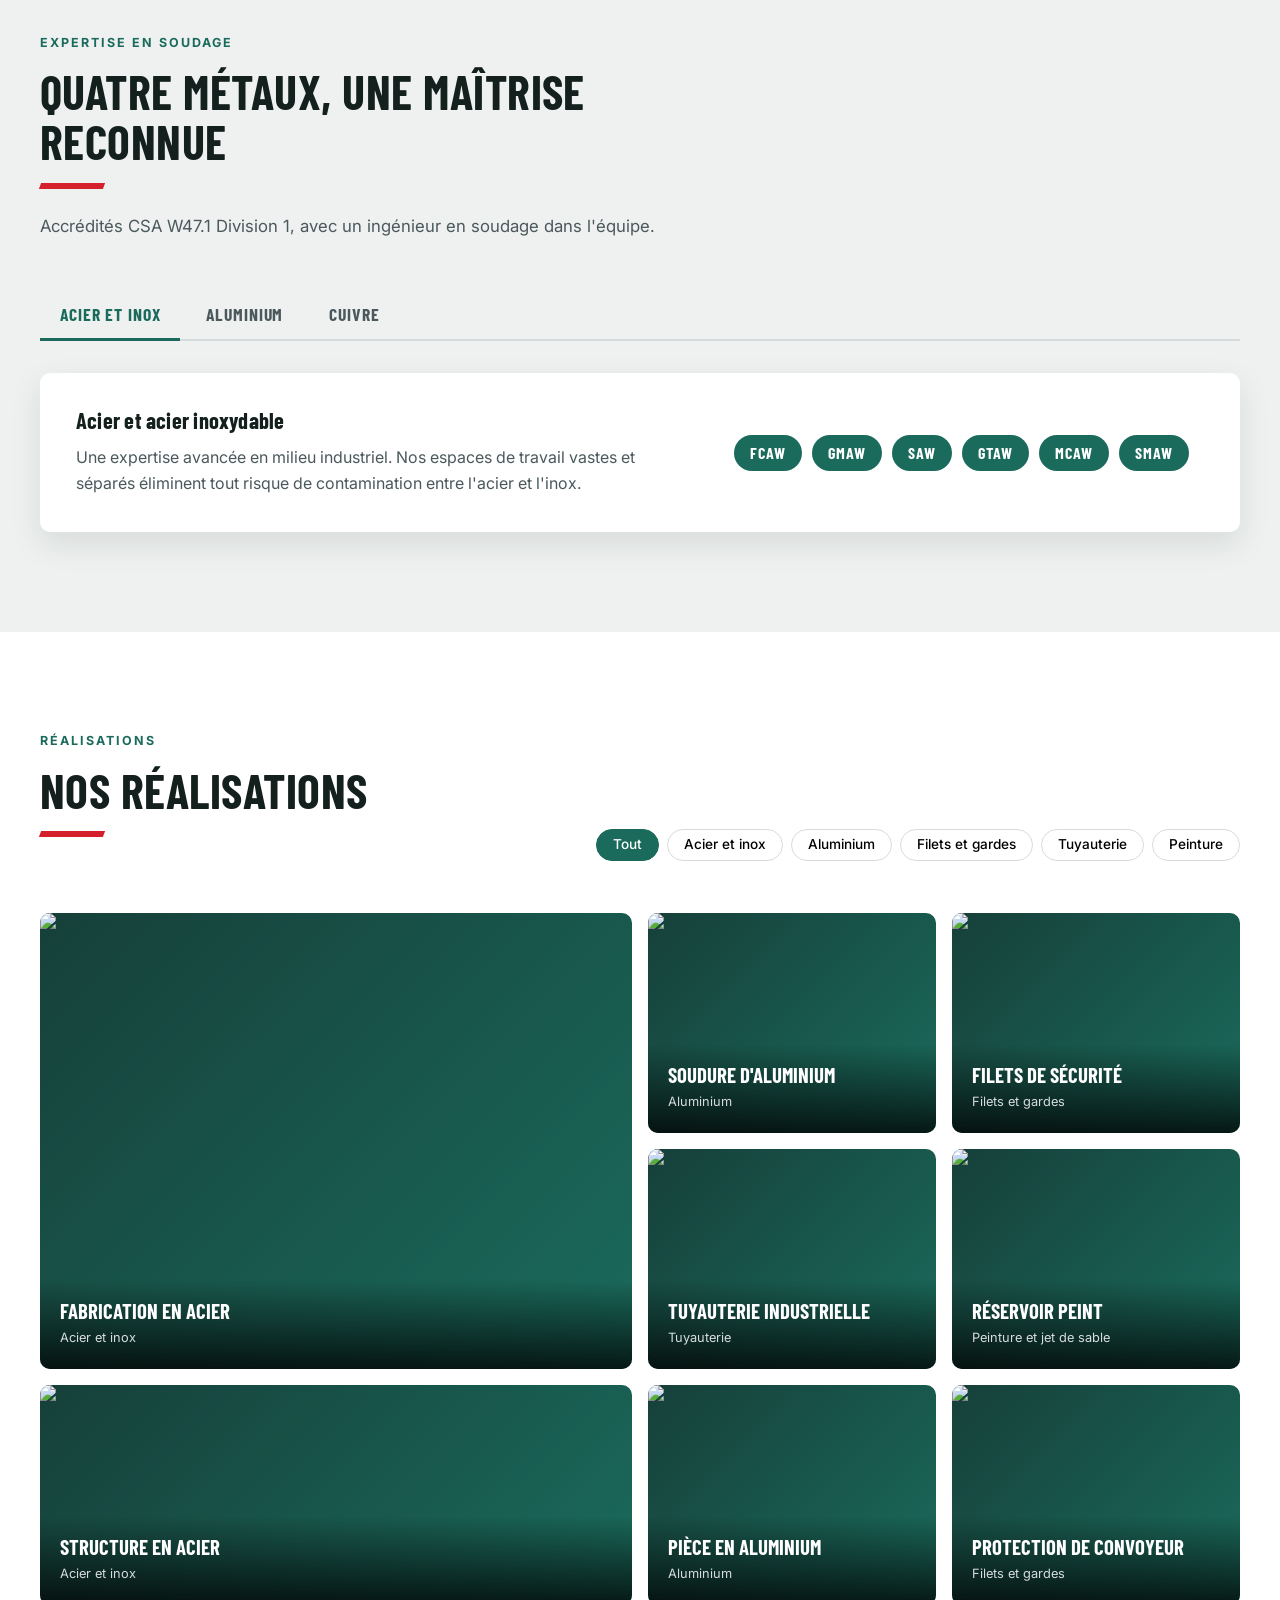
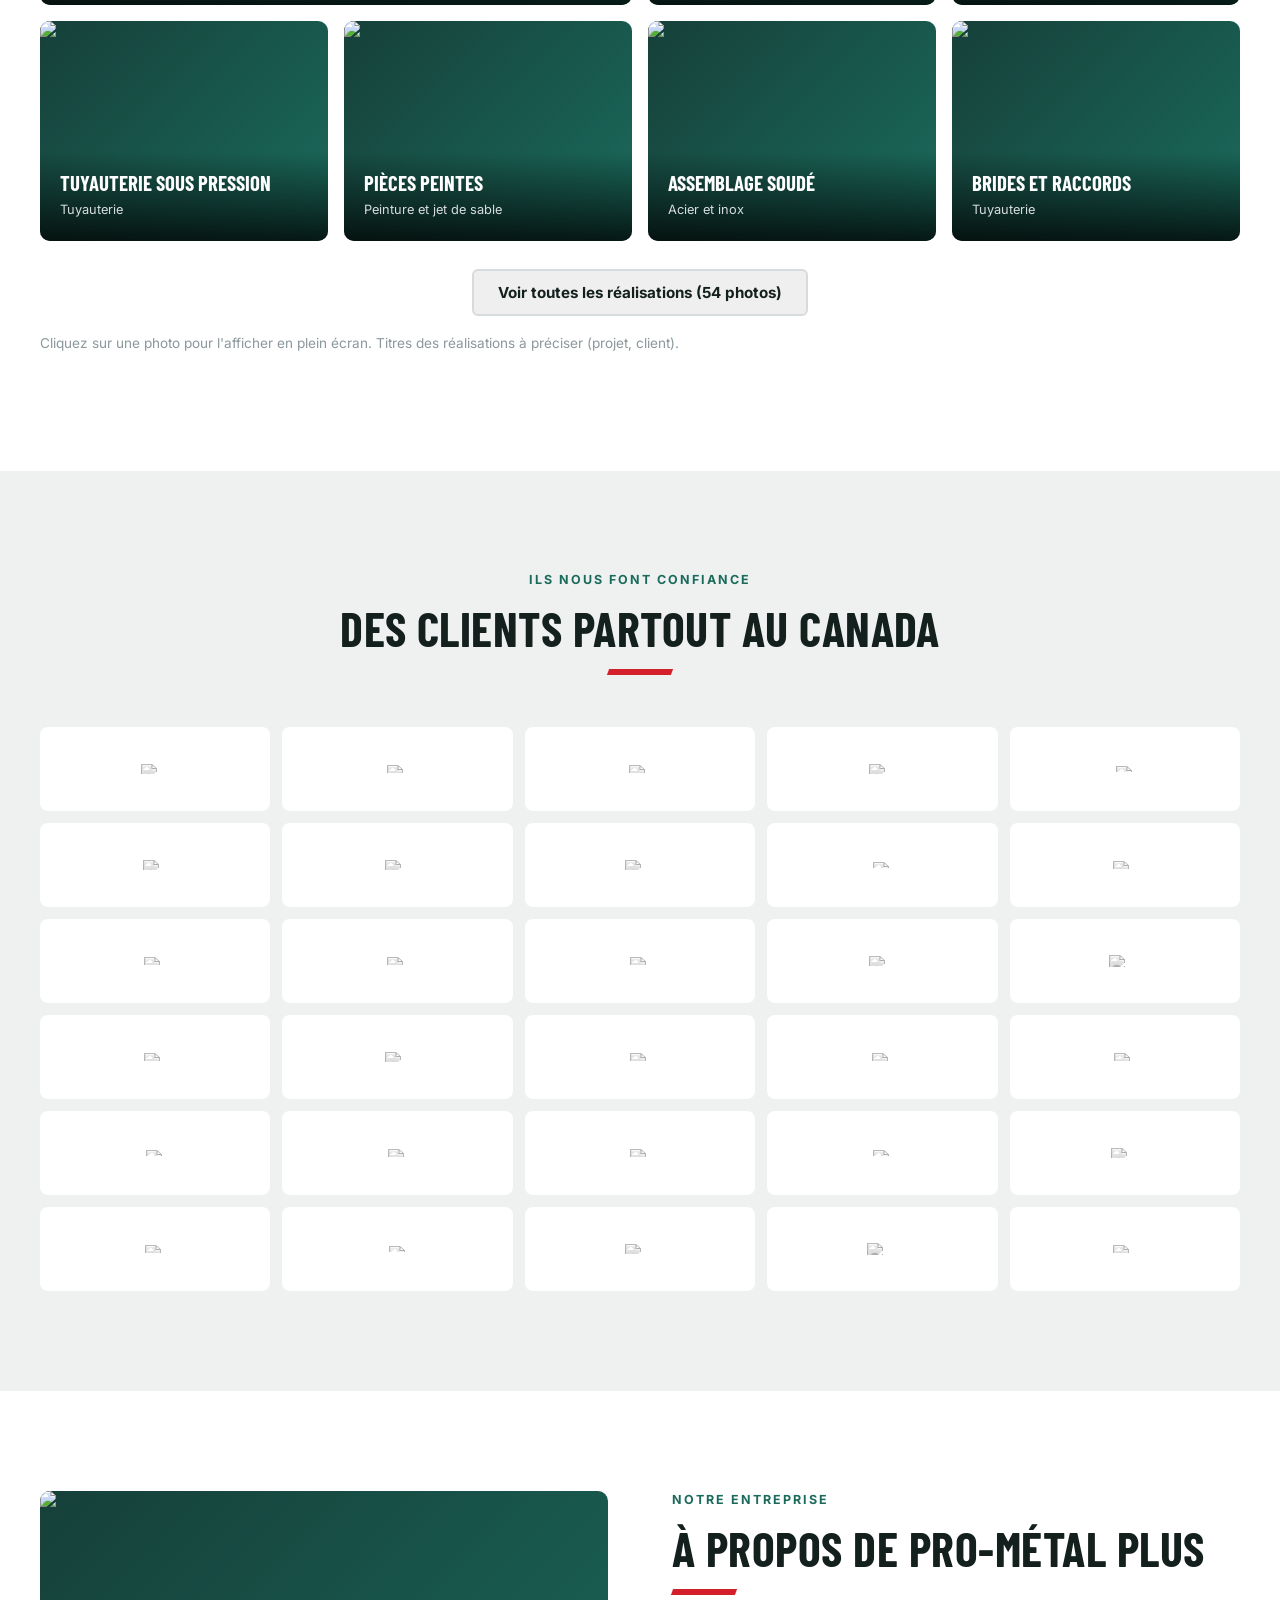
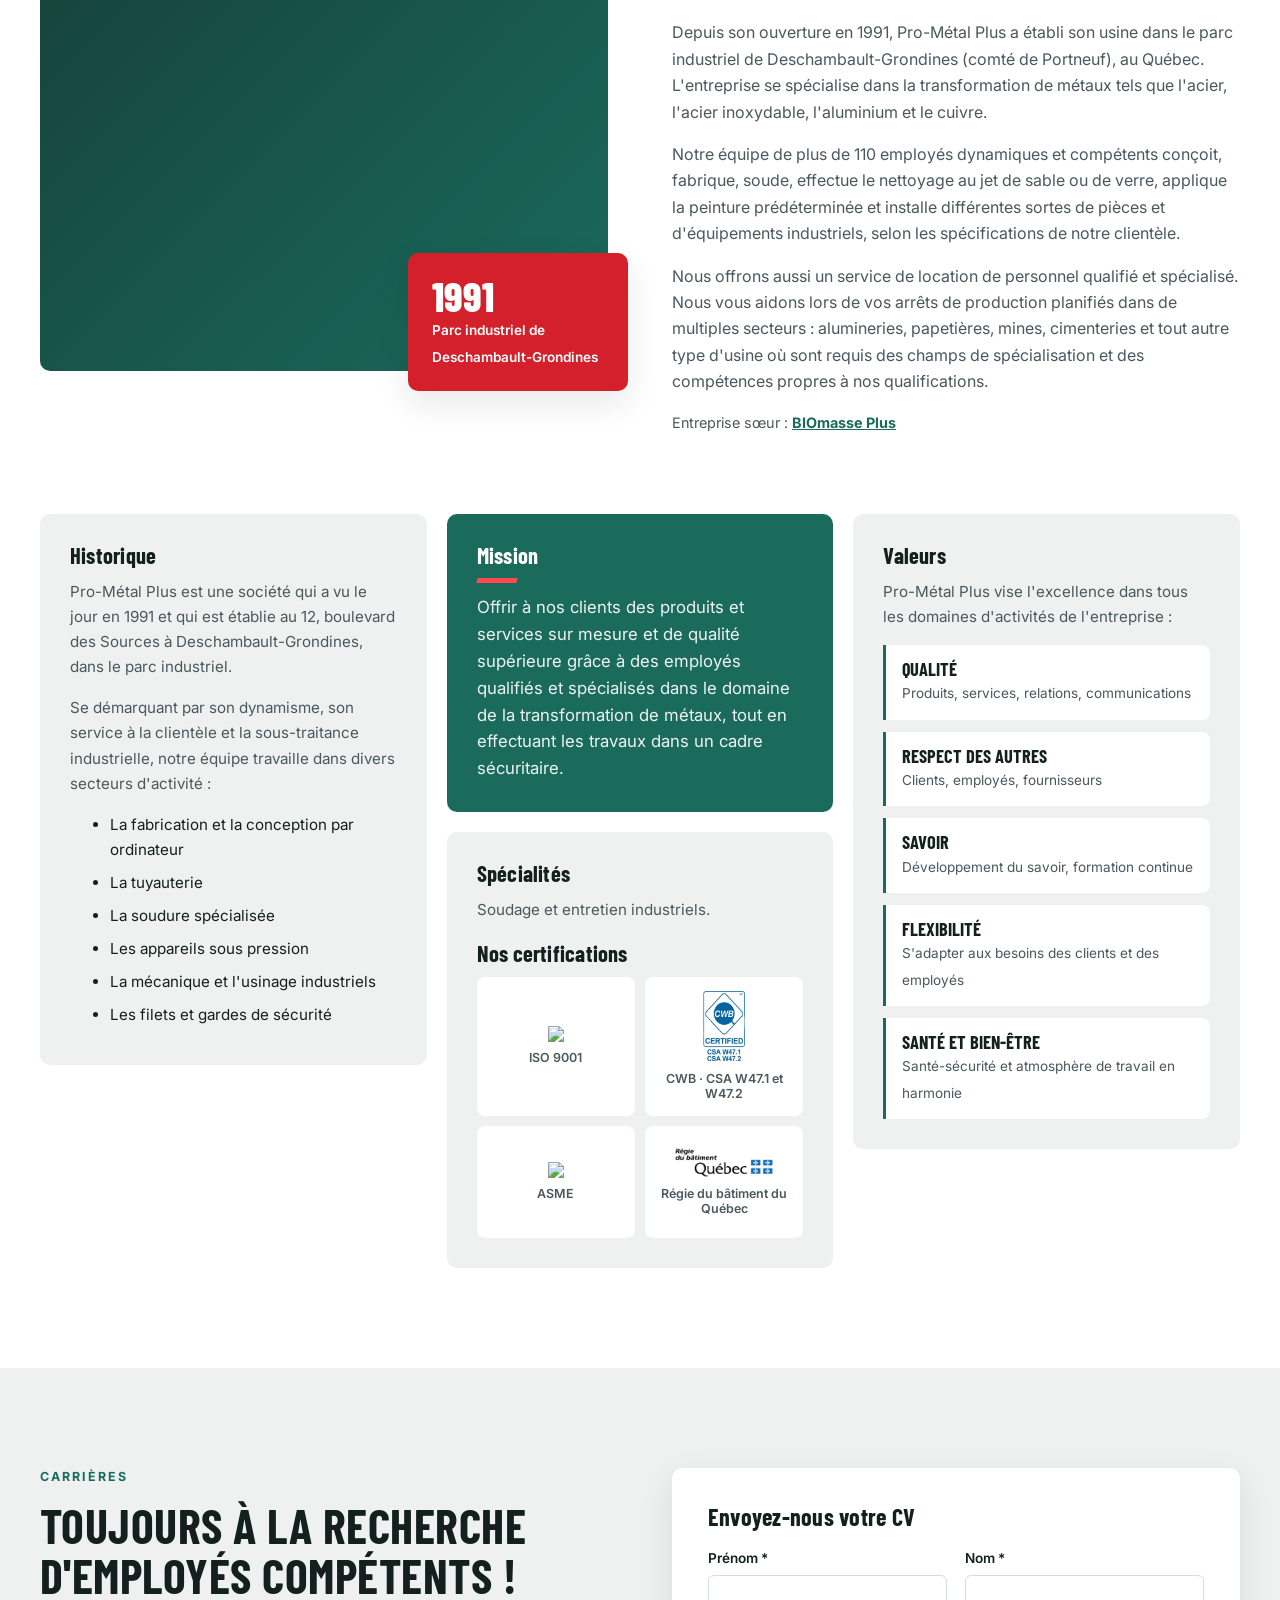
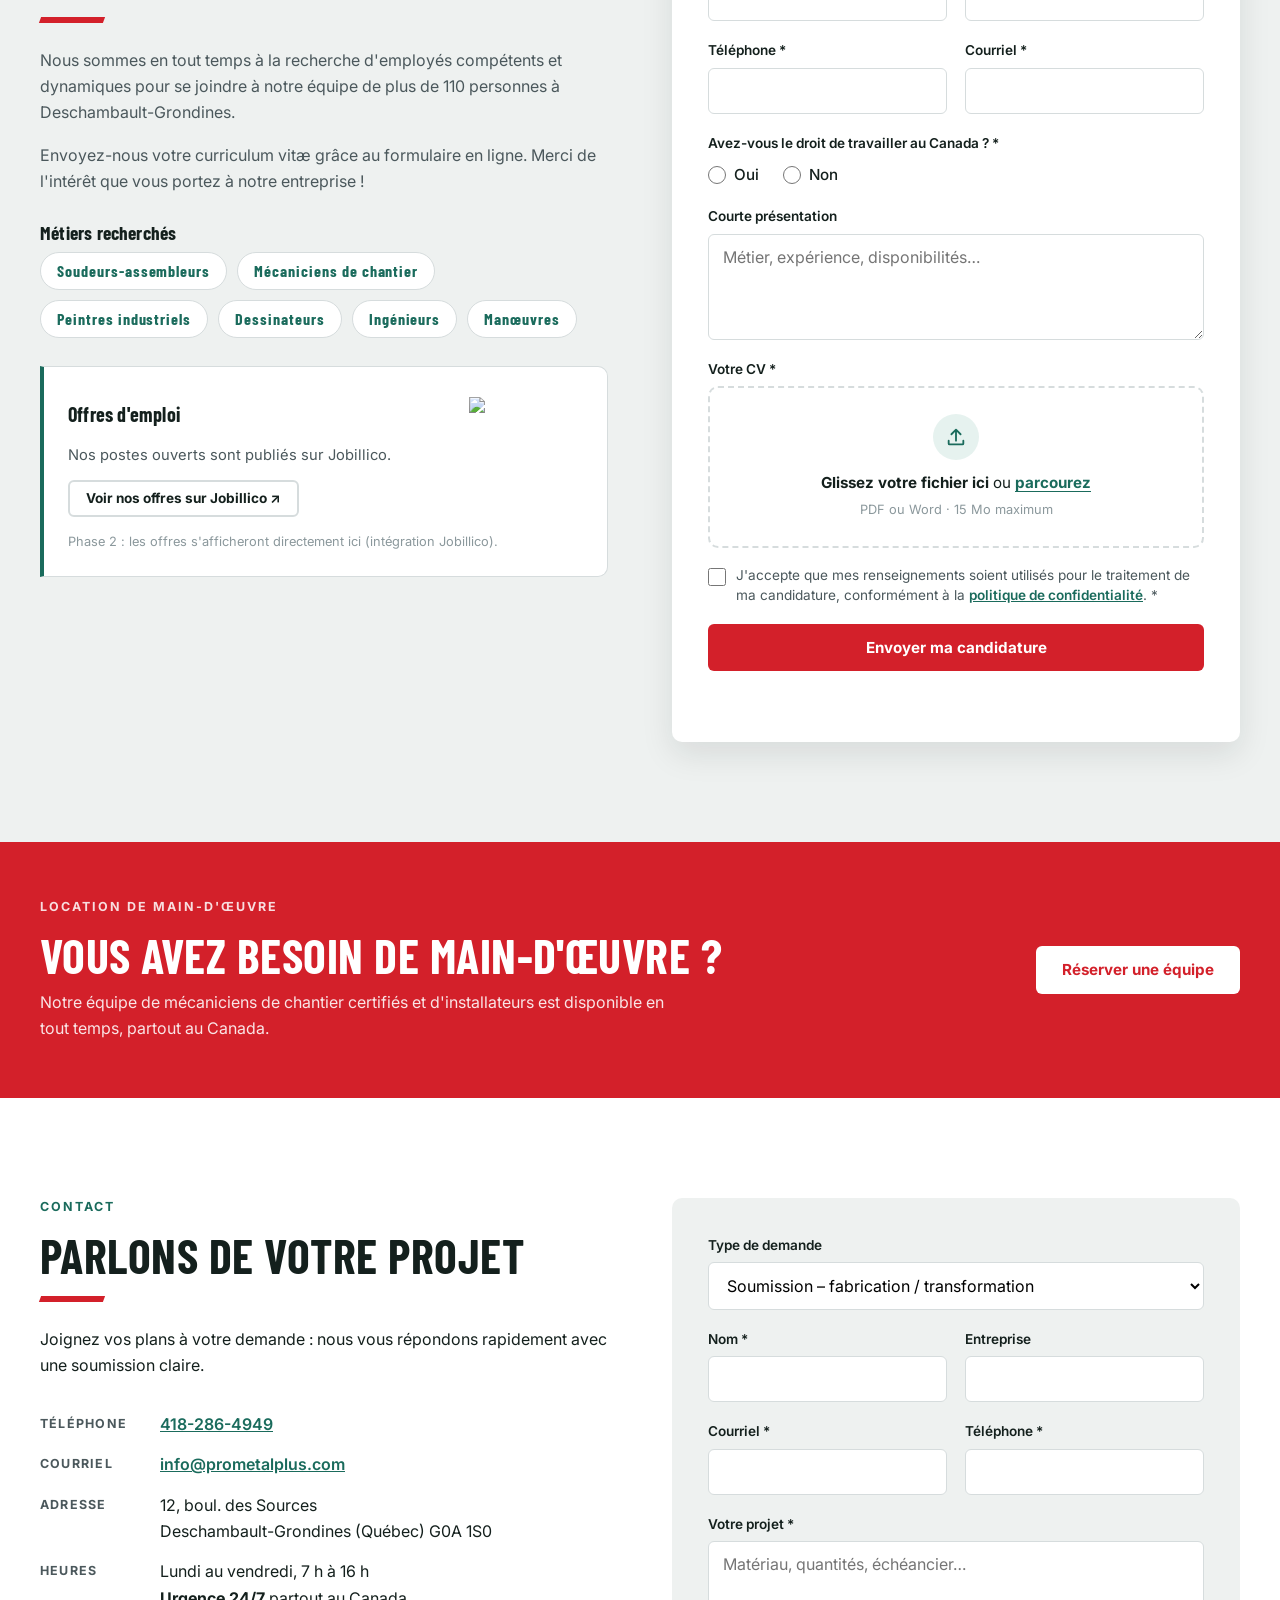
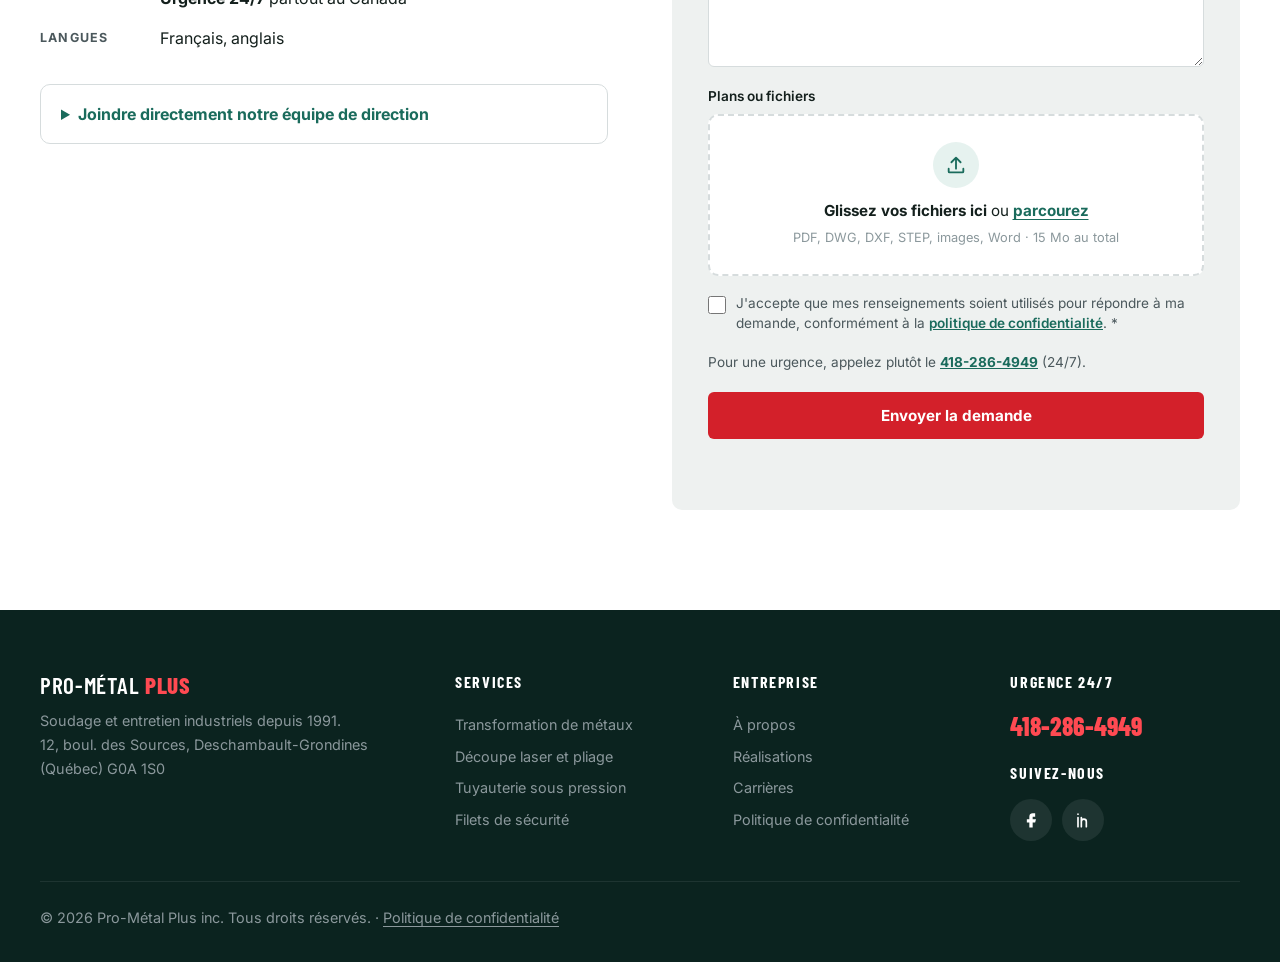
==== commit 309bd09b: "Ajouter le lien Facebook et corriger le lien LinkedIn Icônes « Suivez-nous » dans le pied de page (n" ====
--- a/index.html
+++ b/index.html
@@ -35,7 +35,7 @@
     },
     "openingHours": "Mo-Fr 07:00-16:00",
     "areaServed": "CA",
-    "sameAs": ["https://www.linkedin.com/company/pro-metal-plus"]
+    "sameAs": ["https://www.facebook.com/profile.php?id=100088237334074", "https://www.linkedin.com/company/pro-m%C3%A9tal-plus/"]
   }
   </script>
 </head>
@@ -588,7 +588,11 @@
       <div>
         <h3>Urgence 24/7</h3>
         <a href="tel:+14182864949" class="footer-phone">418-286-4949</a>
-        <a href="https://www.linkedin.com/" rel="noopener">LinkedIn</a>
+        <h3 class="social-title">Suivez-nous</h3>
+        <div class="social">
+          <a href="https://www.facebook.com/profile.php?id=100088237334074" target="_blank" rel="noopener noreferrer" aria-label="Facebook (s'ouvre dans un nouvel onglet)"><svg viewBox="0 0 24 24" aria-hidden="true"><path d="M14 8h3V4h-3a4 4 0 0 0-4 4v3H7v4h3v6h4v-6h3l1-4h-4V8z"/></svg></a>
+          <a href="https://www.linkedin.com/company/pro-m%C3%A9tal-plus/" target="_blank" rel="noopener noreferrer" aria-label="LinkedIn (s'ouvre dans un nouvel onglet)"><svg viewBox="0 0 24 24" aria-hidden="true"><path d="M6 9v11M6 5v.01M10 20v-6a3 3 0 0 1 6 0v6M10 9v11"/></svg></a>
+        </div>
       </div>
       <p class="copy">© <span id="year">2026</span> Pro-Métal Plus inc. Tous droits réservés. · <a href="#confidentialite" data-privacy>Politique de confidentialité</a></p>
     </div>
--- a/assets/styles.css
+++ b/assets/styles.css
@@ -635,3 +635,11 @@
 .logos li a { display: grid; place-items: center; width: 100%; height: 100%; border-radius: 8px; }
 .logos li a:hover img, .logos li a:focus-visible img { filter: none; opacity: 1; }
 .eyebrow { line-height: 1.45; }
+
+/* Réseaux sociaux (pied de page) */
+.site-footer .social-title { margin: 18px 0 10px; }
+.social { display: flex; gap: 10px; }
+.social a { display: grid; place-items: center; width: 42px; height: 42px; border-radius: 50%; background: rgba(255,255,255,.08); color: #fff; transition: background .2s, transform .2s; }
+.social a:hover { background: var(--accent); transform: translateY(-2px); }
+.social svg { width: 20px; height: 20px; }
+.social a:first-child svg { fill: currentColor; stroke: none; }
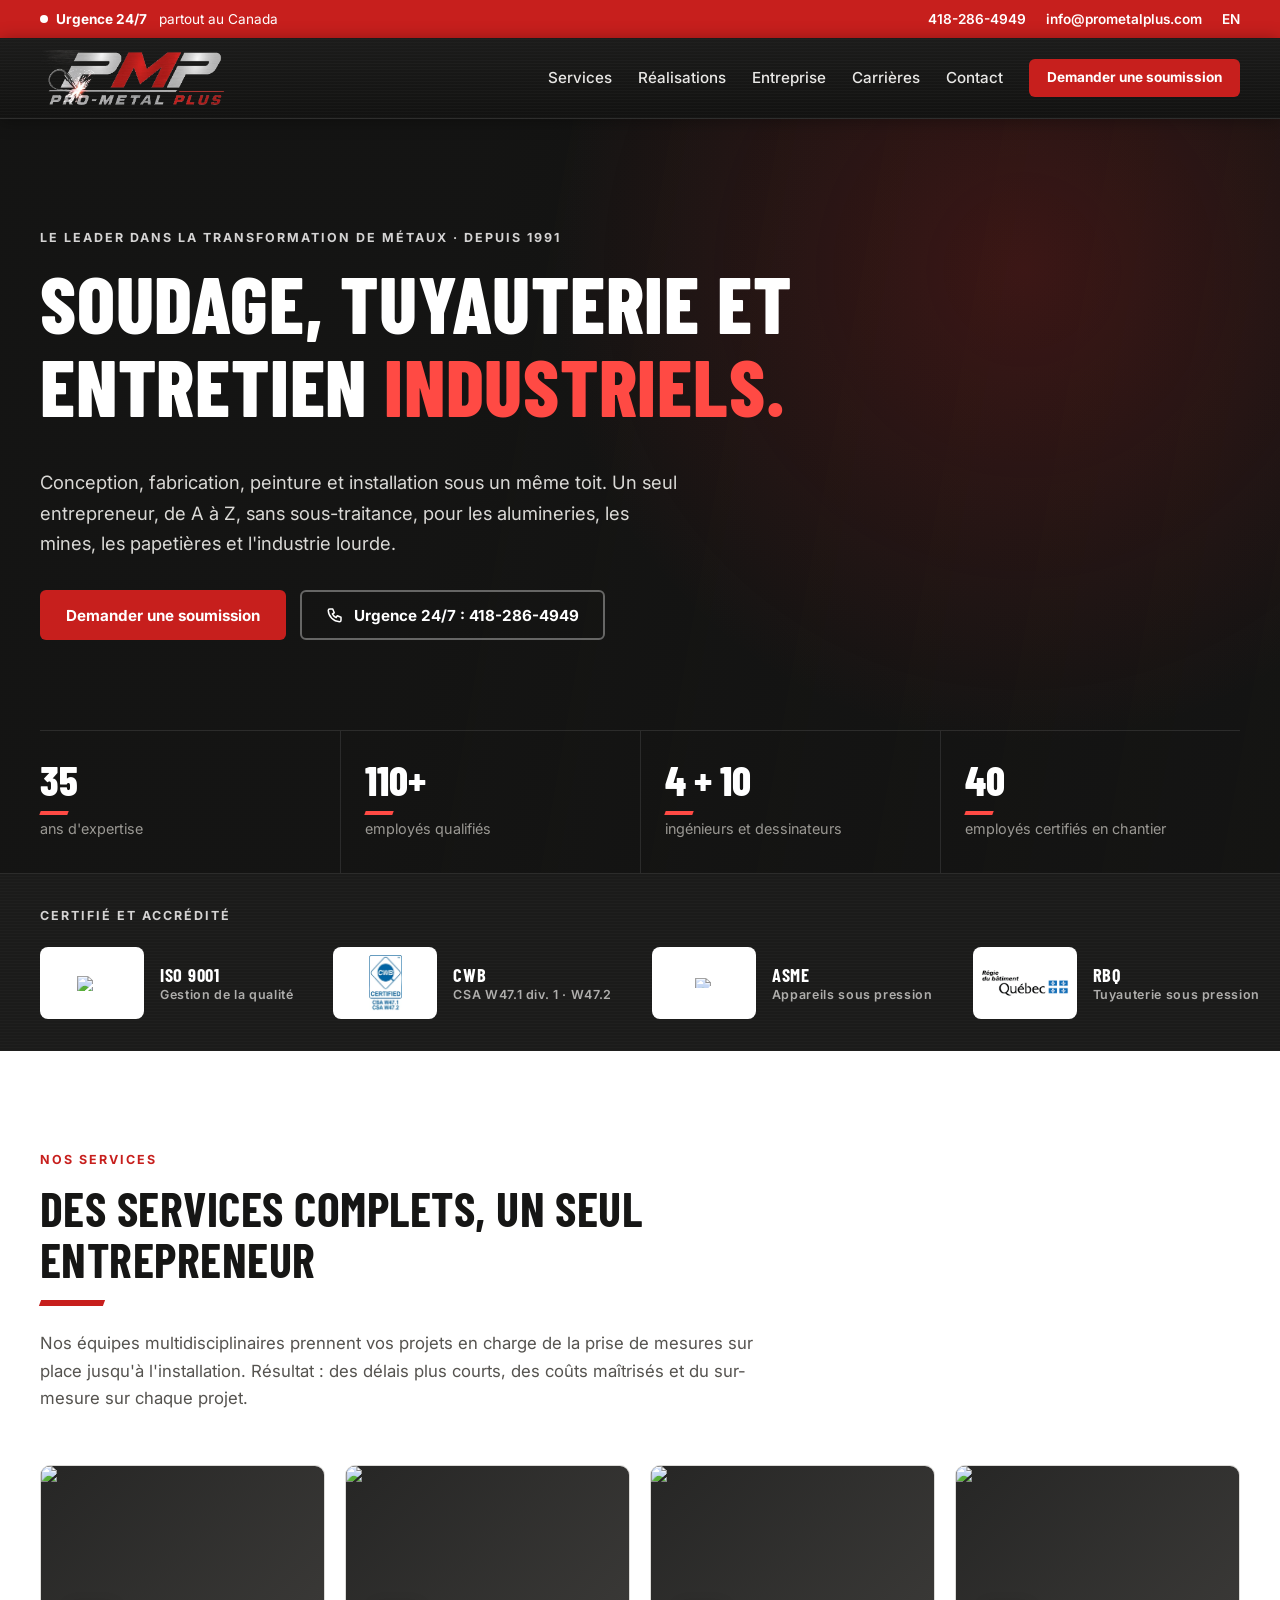
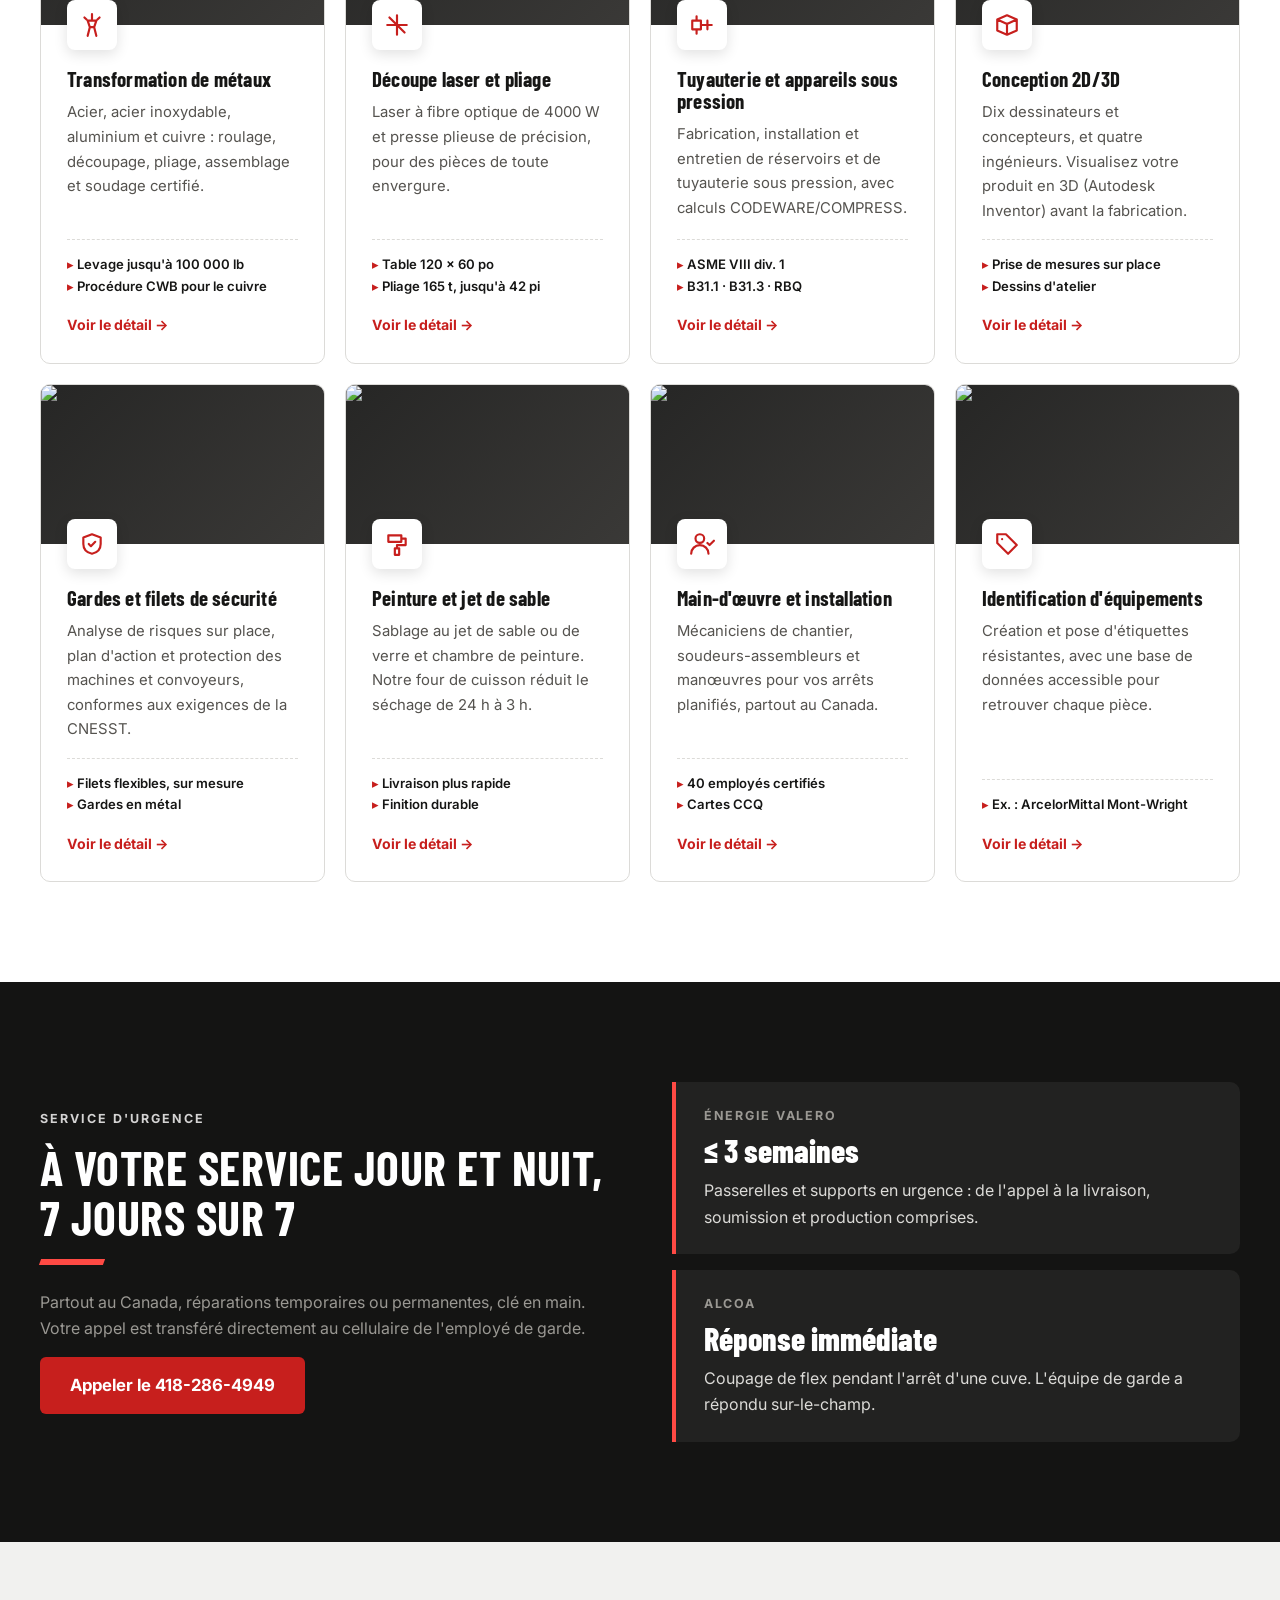
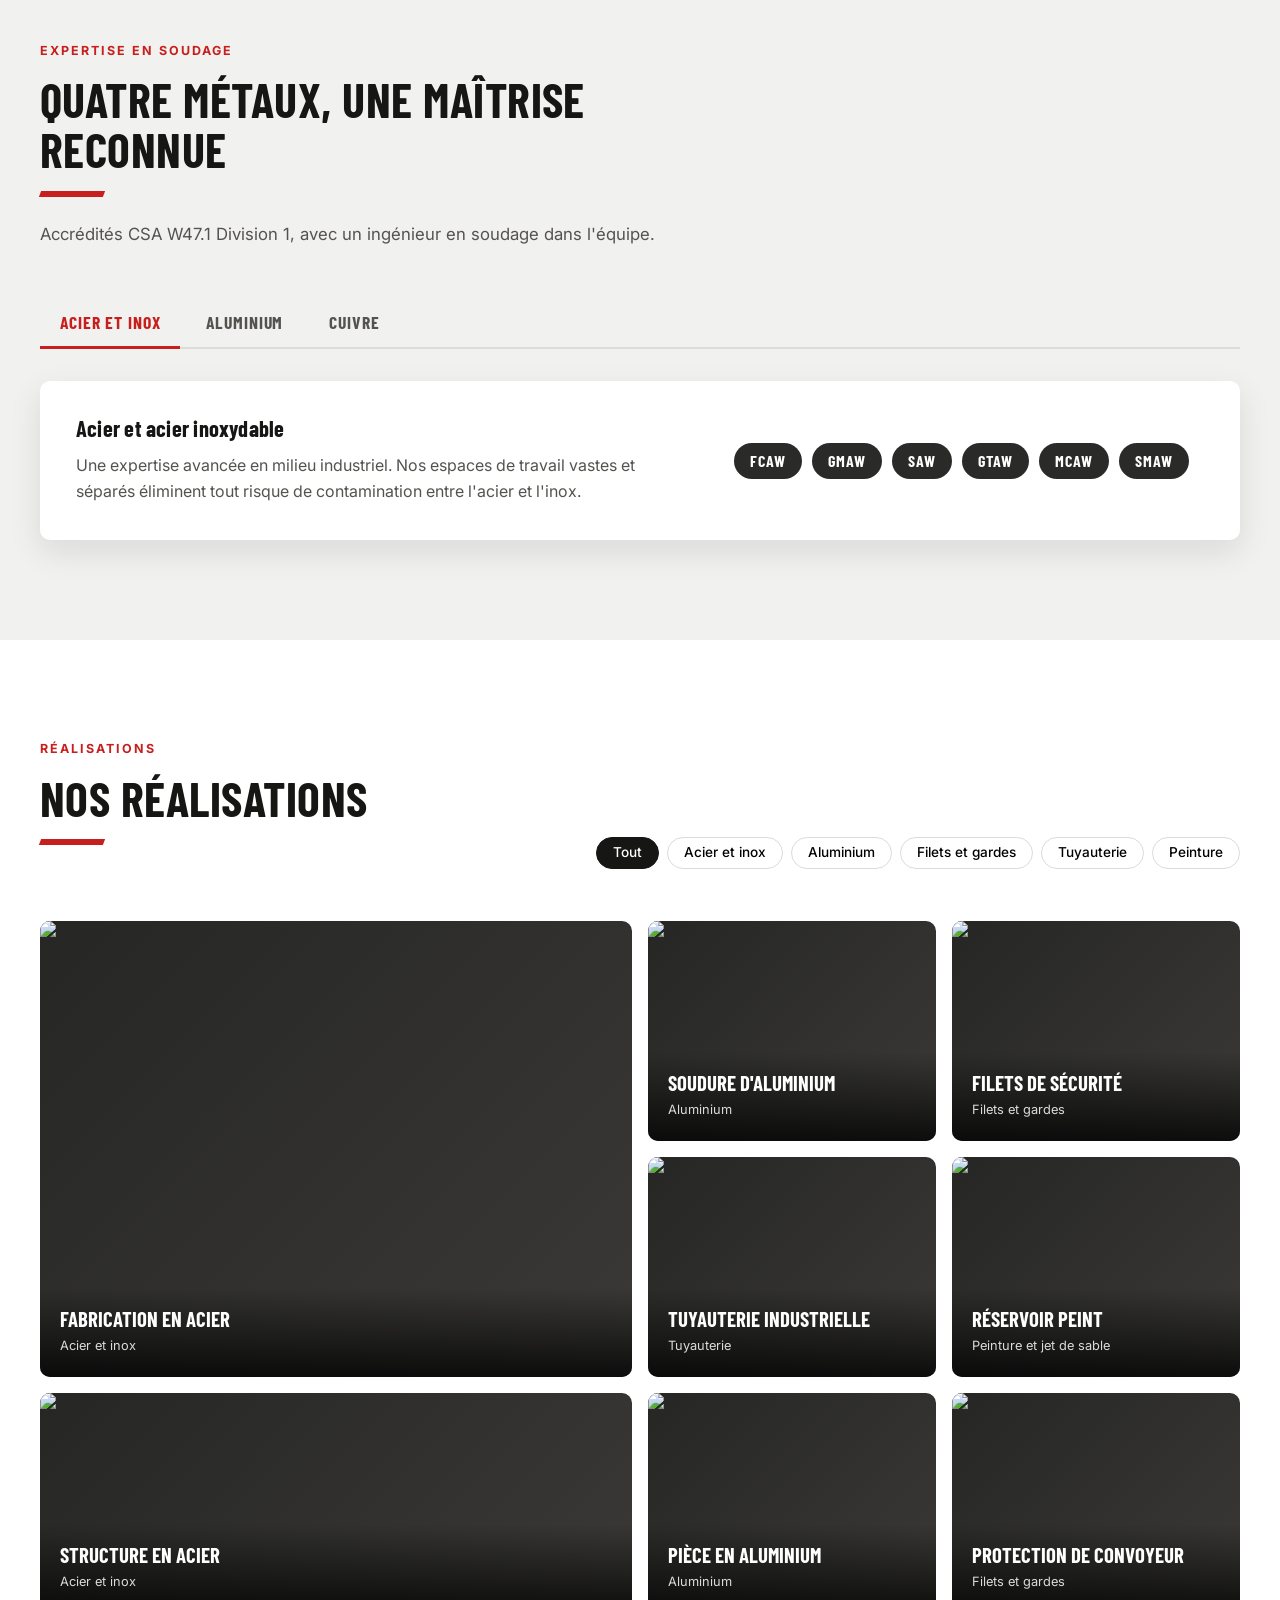
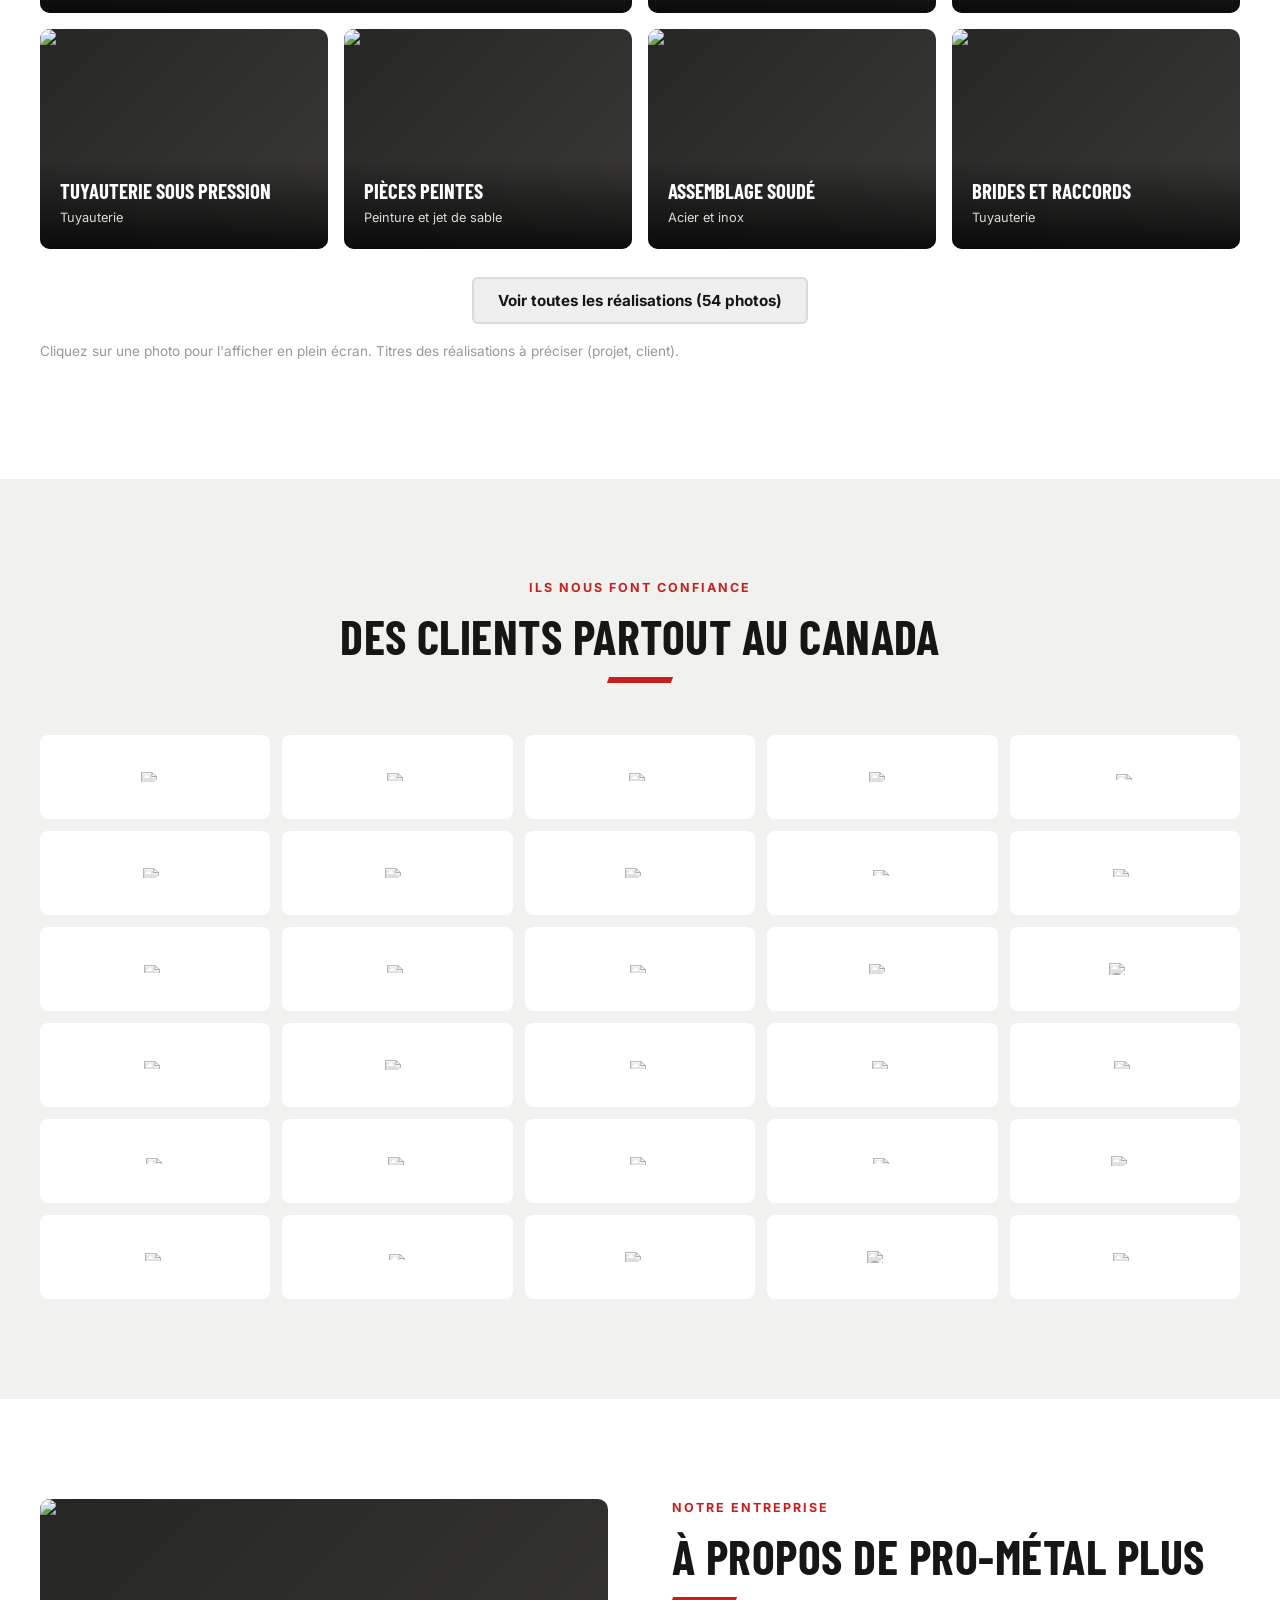
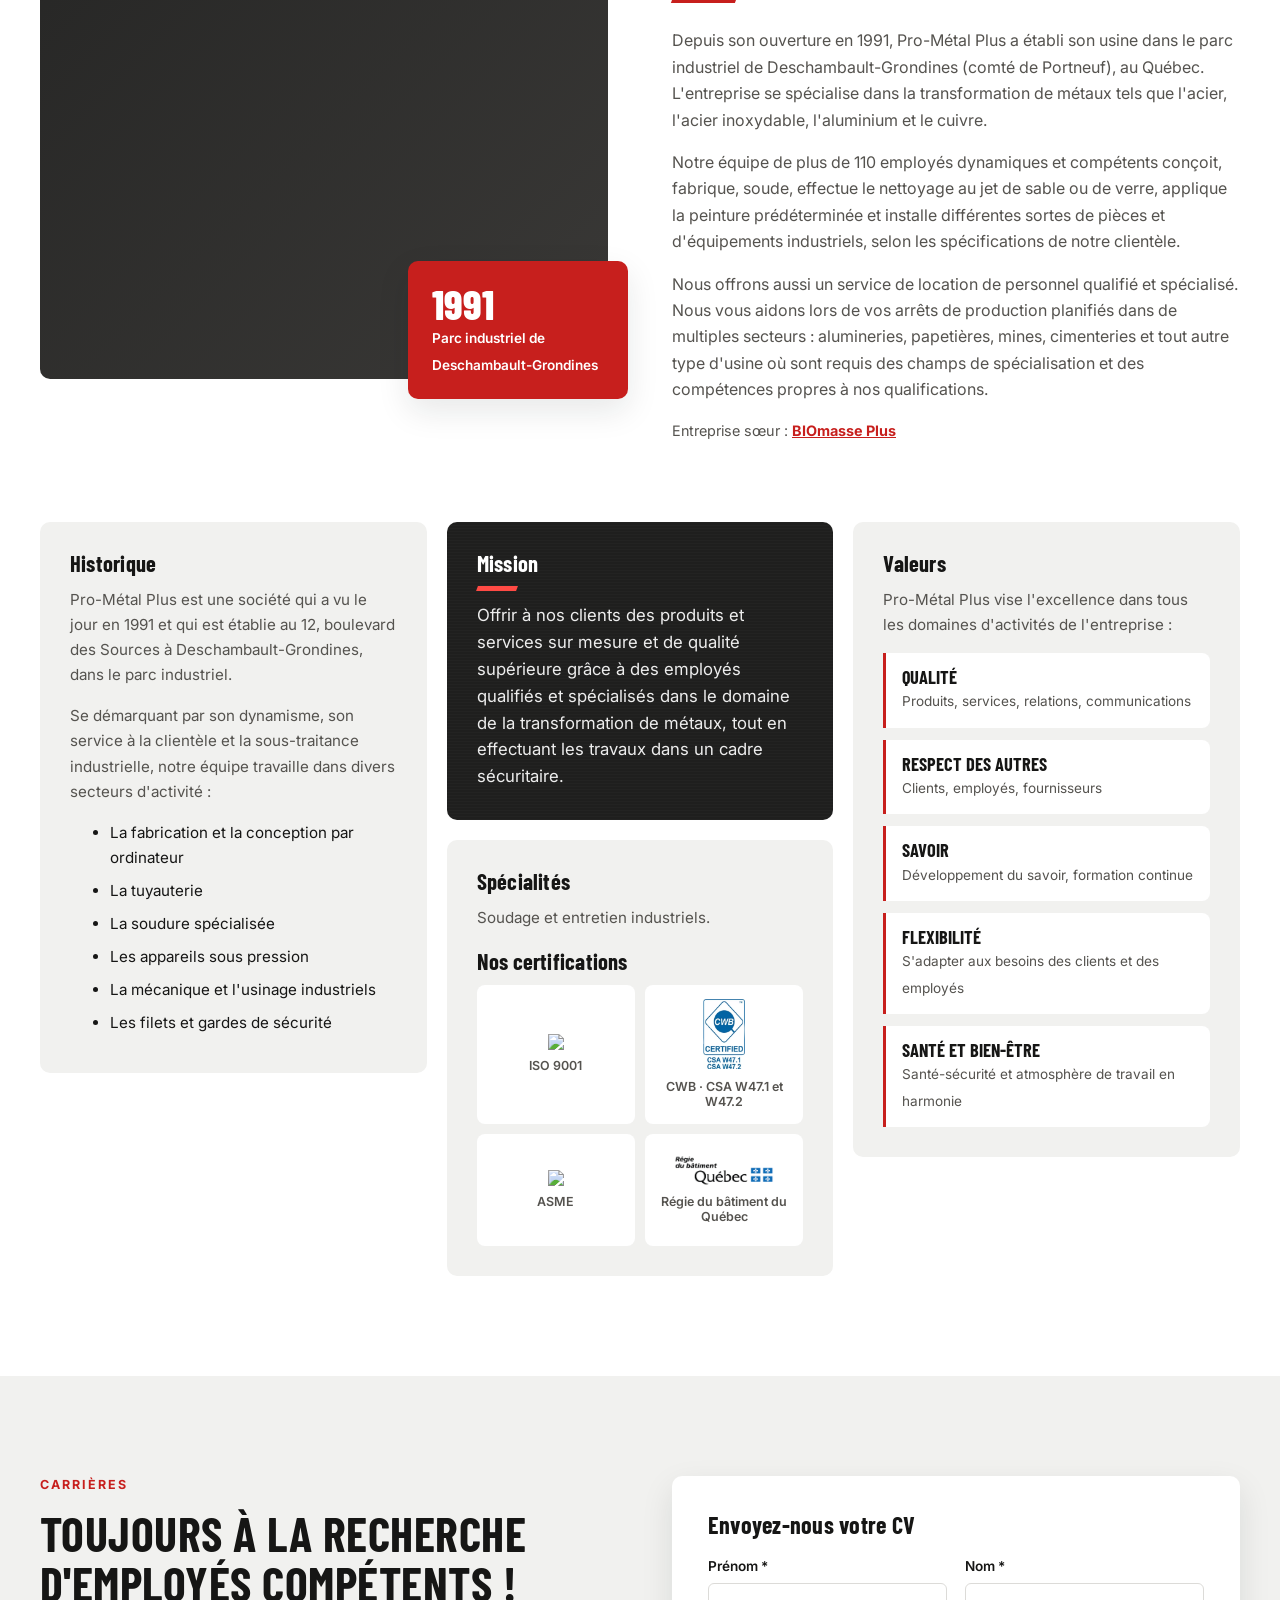
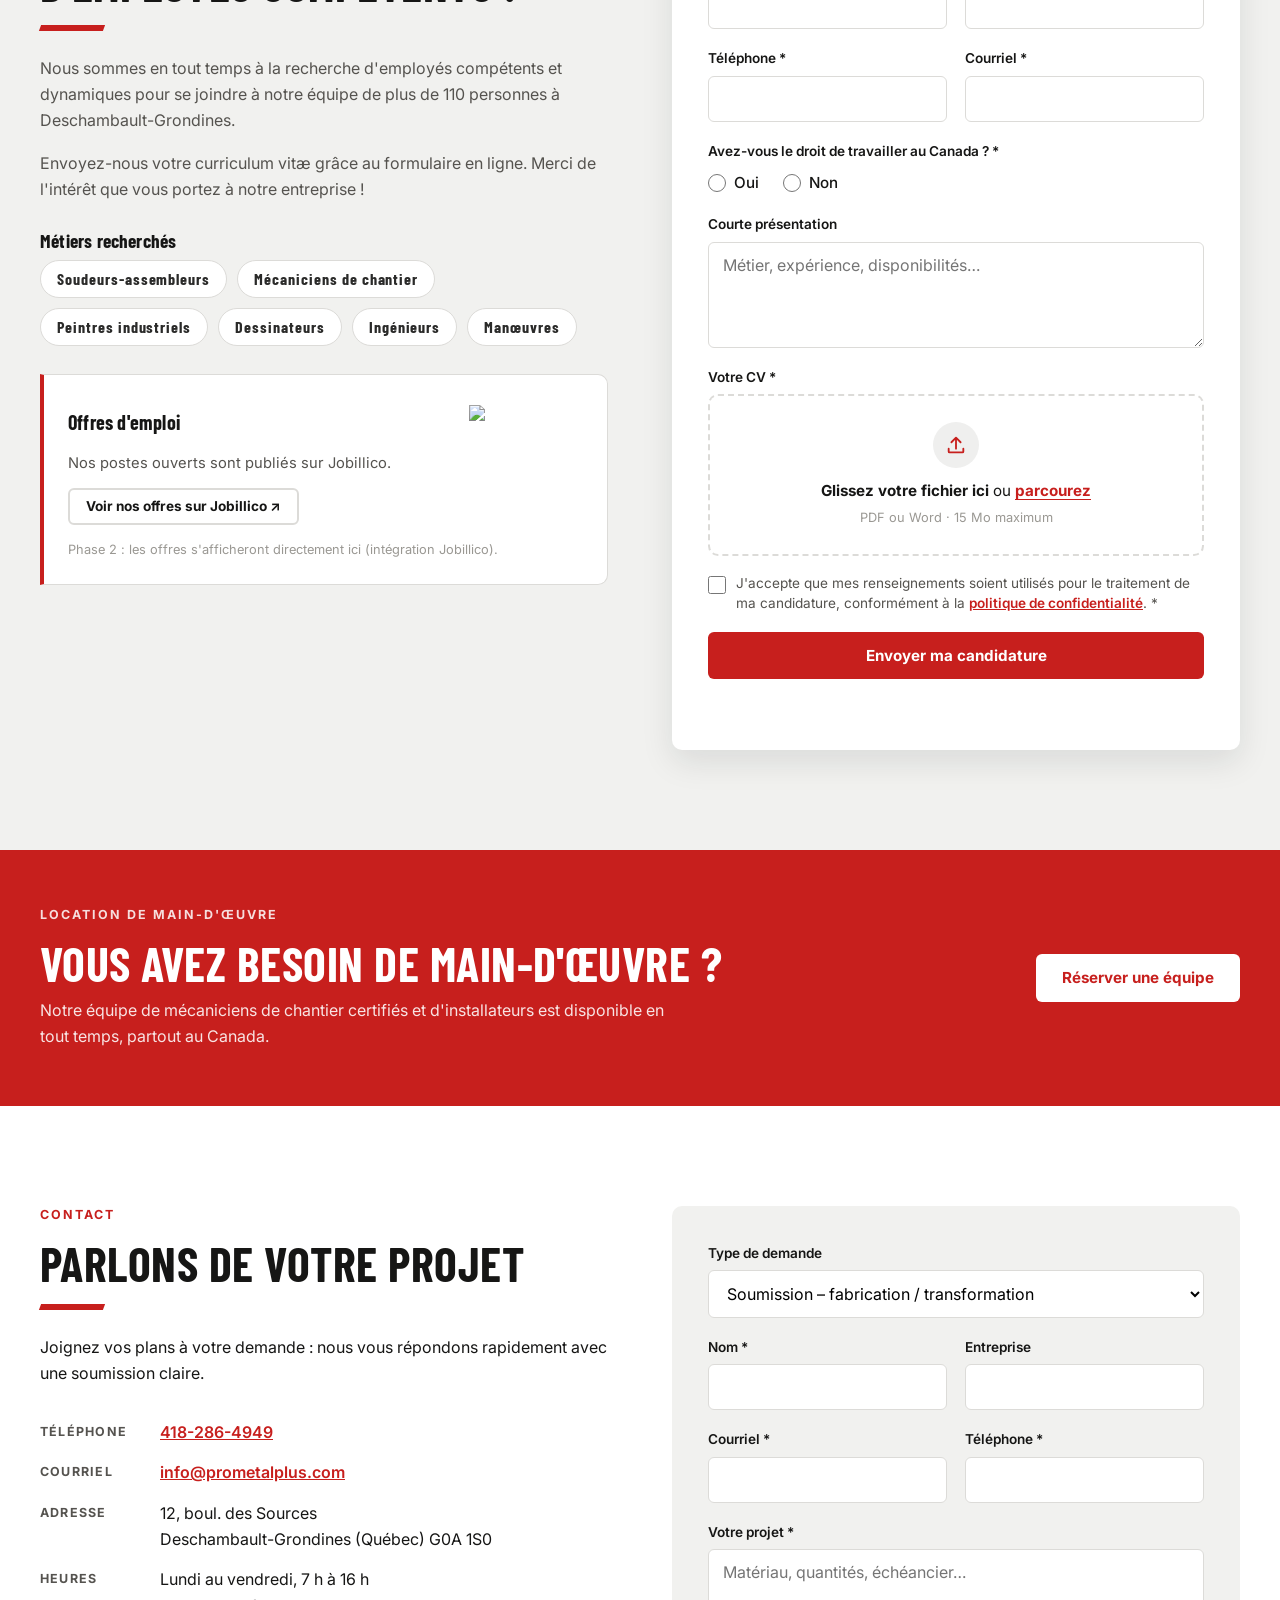
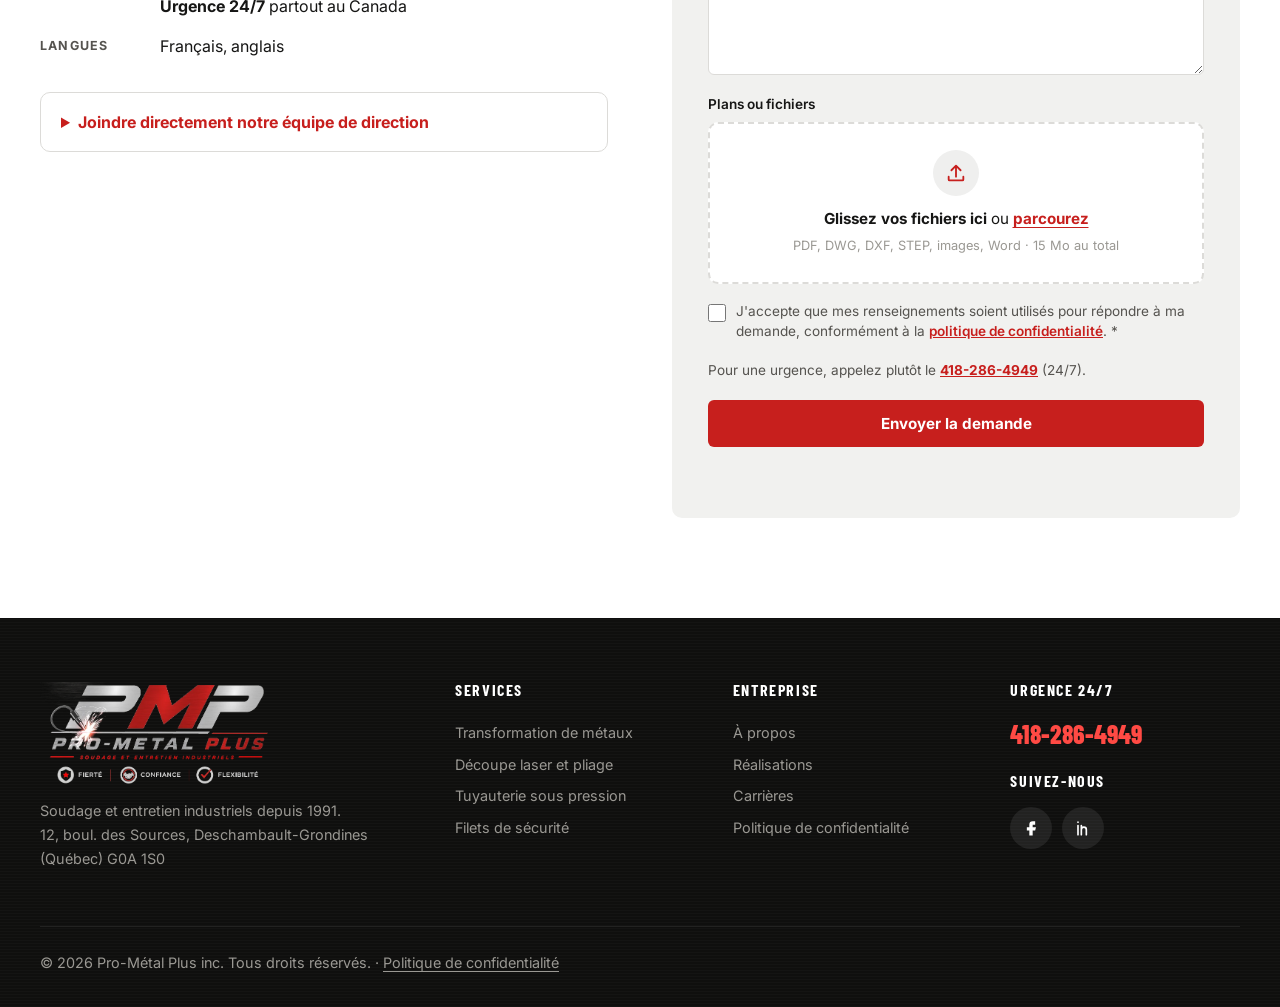
==== commit bf9b7940: "Adapter la maquette au nouveau logo PMP - Nouveau logo dans l'en-tête et version complète (Fierté, C" ====
--- a/index.html
+++ b/index.html
@@ -56,7 +56,7 @@
   <header class="site-header">
     <div class="wrap header-inner">
       <a href="#top" class="logo" aria-label="Pro-Métal Plus, accueil">
-        <span class="logo-plate"><img src="https://static.wixstatic.com/media/ba2cd3_1c61104547f84e889fcced7e7ce019eb~mv2.png/v1/fit/w_420,h_114,q_90,enc_auto/ba2cd3_1c61104547f84e889fcced7e7ce019eb~mv2.png" alt="Pro-Métal Plus" width="210" height="57"></span>
+        <span class="logo-plate"><img src="assets/logo-pmp.png" alt="Pro-Métal Plus" width="621" height="187"></span>
       </a>
       <button class="nav-toggle" aria-expanded="false" aria-controls="nav" aria-label="Ouvrir le menu">
         <span></span><span></span><span></span>
@@ -568,7 +568,7 @@
   <footer class="site-footer">
     <div class="wrap footer-inner">
       <div>
-        <span class="logo-text">Pro-Métal <strong>Plus</strong></span>
+        <img class="footer-logo" src="assets/logo-pmp-complet.png" alt="Pro-Métal Plus – Soudage et entretien industriels – Fierté, Confiance, Flexibilité" width="621" height="278">
         <p>Soudage et entretien industriels depuis 1991.<br>12, boul. des Sources, Deschambault-Grondines (Québec) G0A 1S0</p>
       </div>
       <nav aria-label="Services">
--- a/assets/styles.css
+++ b/assets/styles.css
@@ -643,3 +643,77 @@
 .social a:hover { background: var(--accent); transform: translateY(-2px); }
 .social svg { width: 20px; height: 20px; }
 .social a:first-child svg { fill: currentColor; stroke: none; }
+
+/* =====================================================================
+   Nouveau logo PMP : noir métal brossé, acier argenté et rouge
+   (remplace la palette verte précédente)
+   ===================================================================== */
+:root {
+  --brand: #2a2a29;          /* charbon : fonds de pastilles, cartes foncées */
+  --brand-600: #3a3937;
+  --brand-50: #efefee;
+  --accent: #c71f1d;         /* rouge du logo (texte blanc : contraste 5,7) */
+  --accent-dark: #a51917;
+  --red-bright: #ff4a44;     /* rouge sur fond noir */
+  --ink: #161615;
+  --slate-900: #141413;      /* noir métal du logo */
+  --slate-800: #262625;
+  --slate-600: #55534f;
+  --slate-400: #9a9893;
+  --slate-200: #dcdbd8;
+  --slate-100: #f1f1ef;
+  --mint: #c9c8c6;           /* argent : surtitres sur fond foncé */
+  --silver: #d4d3d3;
+  --brushed: repeating-linear-gradient(0deg, rgba(255,255,255,.018) 0 1px, transparent 1px 3px);
+}
+
+/* Barre d'urgence rouge, en-tête noir avec le logo */
+.topbar { background: var(--accent); }
+.site-header { background: var(--brushed), linear-gradient(180deg, #1c1c1b, #121211); color: #fff; border-bottom: 1px solid rgba(255,255,255,.08); box-shadow: 0 2px 16px rgba(0,0,0,.35); }
+.header-inner { height: 80px; }
+.logo-plate img { height: 56px; }
+.nav a:not(.btn) { color: #e8e7e5; }
+.nav a:not(.btn):hover { color: var(--red-bright); }
+.nav-toggle span { background: #fff; }
+
+/* Haut de page et sections foncées : noir métal brossé */
+.hero, .hero-bg { background-color: var(--slate-900); }
+.hero-bg {
+  background:
+    radial-gradient(circle at 80% 20%, rgba(199,31,29,.22), transparent 40%),
+    linear-gradient(100deg, rgba(20,20,19,.96) 35%, rgba(20,20,19,.76) 65%, rgba(20,20,19,.55)),
+    var(--hero, none) center / cover no-repeat,
+    var(--slate-900);
+}
+.lead { color: #dad9d6; }
+.certs { background: var(--brushed), #1b1b1a; }
+.has-bg { background: linear-gradient(90deg, rgba(20,20,19,.97) 40%, rgba(20,20,19,.86)), var(--bg) center / cover no-repeat, var(--slate-900); }
+.case { background: #222221; }
+.site-footer { background: var(--brushed), #0f0f0e; }
+.footer-logo { display: block; width: 230px; height: auto; margin-bottom: 14px; }
+
+/* Rouge pour les repères sur fond clair */
+.eyebrow { color: var(--accent); }
+.hero .eyebrow, .section-dark .eyebrow, .sheet-title .eyebrow, .certs p { color: var(--silver); }
+.labour .eyebrow { color: #fff; }
+.icon { background: var(--brand-50); color: var(--accent); }
+.more, .dz-link, .hint a, .consent a, .sister a, .contact-list a, .team summary, .team li a, .policy-contact a { color: var(--accent); }
+.dz-icon { background: var(--brand-50); color: var(--accent); }
+.tabs button[aria-selected="true"] { color: var(--accent); border-color: var(--accent); }
+.values li, .jobs-box, .policy-contact { border-left-color: var(--accent); }
+.sheet-specs dt, .policy-body h3 { color: var(--accent); }
+.specs { color: var(--ink); }
+.about-mission { background: var(--brushed), #1f1f1e; }
+.about-mission h3 { color: #fff; }
+.chip.is-active, .chip:hover { background: var(--ink); border-color: var(--ink); }
+.dropzone.has-file, .form .dropzone:hover, .dropzone.is-over { border-color: var(--ink); }
+.form input:focus, .form select:focus, .form textarea:focus { outline-color: var(--accent); }
+.ph, .card-img, .tile, .sheet-img, img.ph-tall { background: linear-gradient(135deg, #262625, #3a3937); }
+
+@media (max-width: 860px) {
+  .nav { background: #141413; border-bottom: 1px solid rgba(255,255,255,.08); top: 118px; }
+  .nav a:not(.btn) { border-bottom-color: rgba(255,255,255,.08); }
+}
+@media (max-width: 640px) { .logo-plate img { height: 44px; } .header-inner { height: 70px; } .nav { top: 108px; } }
+/* Menu mobile : l'en-tête (backdrop-filter) sert de repère au menu fixe ; le placer juste dessous */
+@media (max-width: 860px) { .nav, .site-header .nav { top: 100%; } }
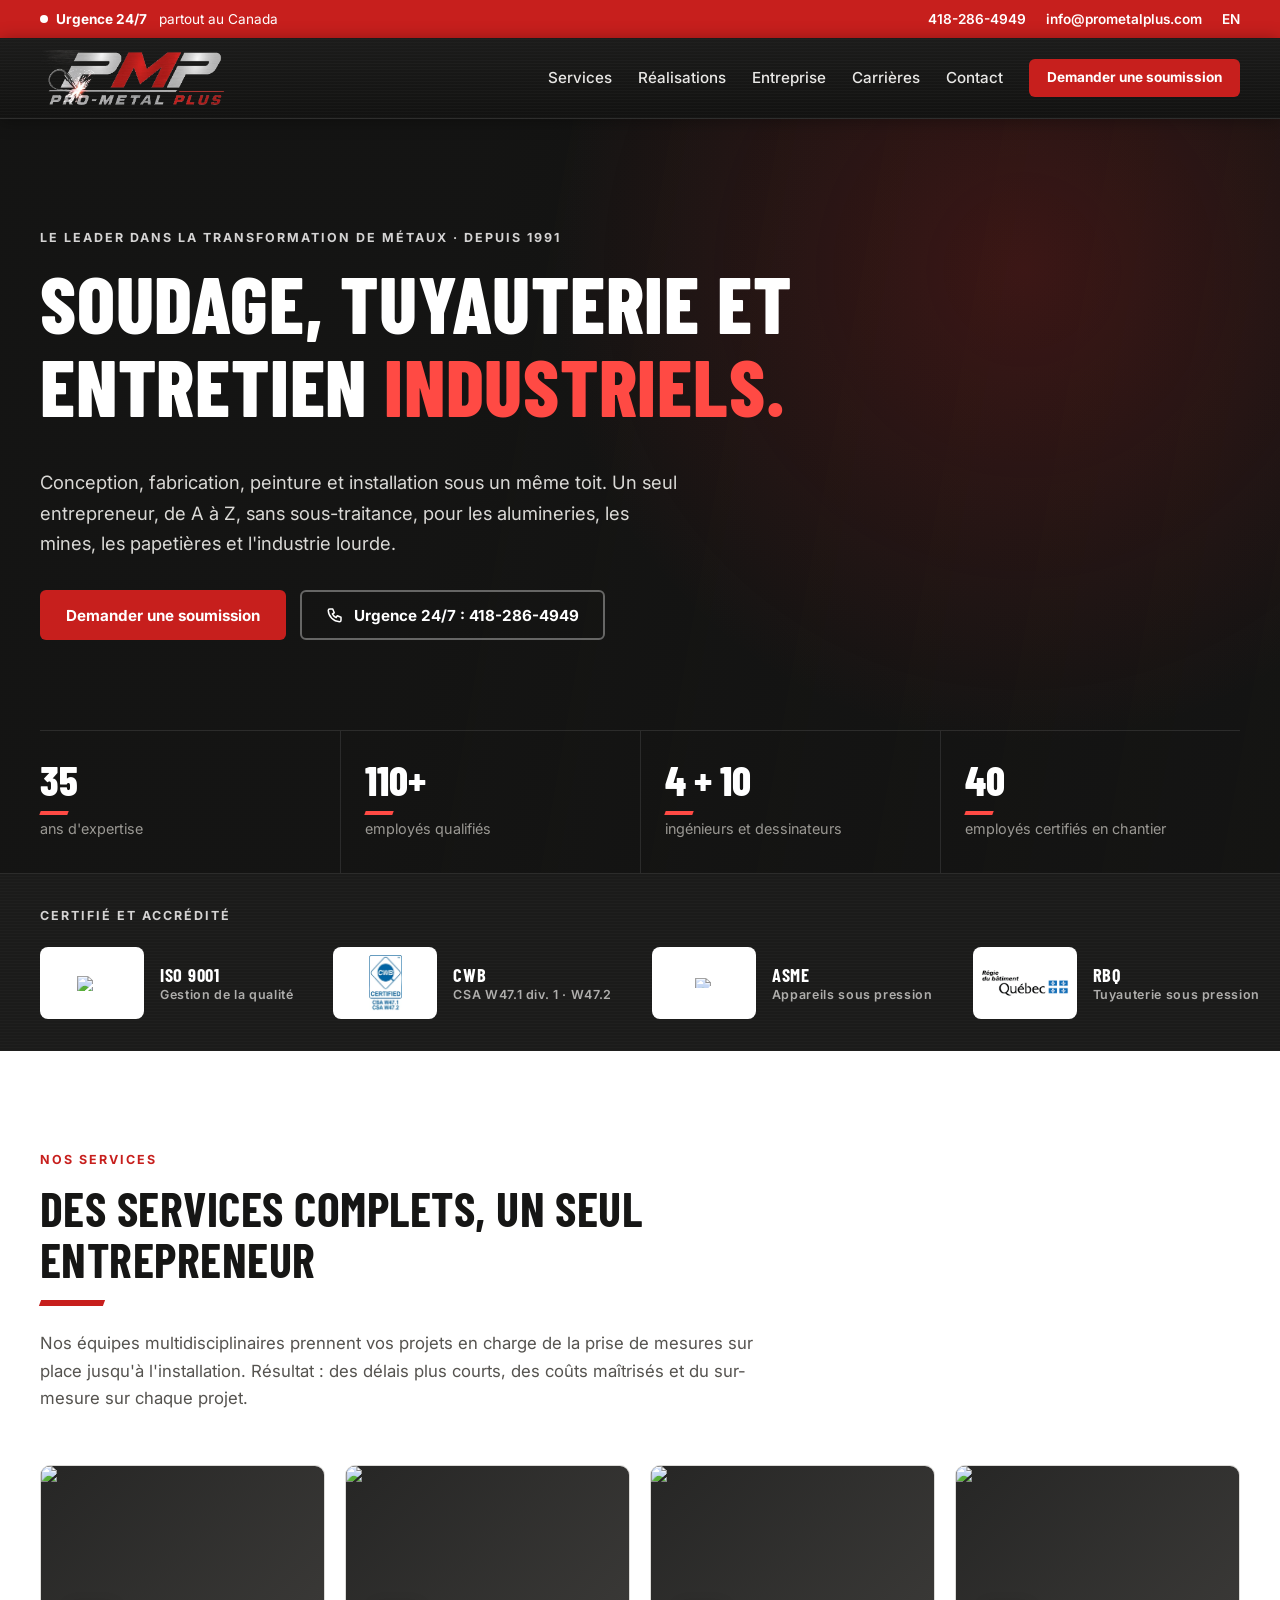
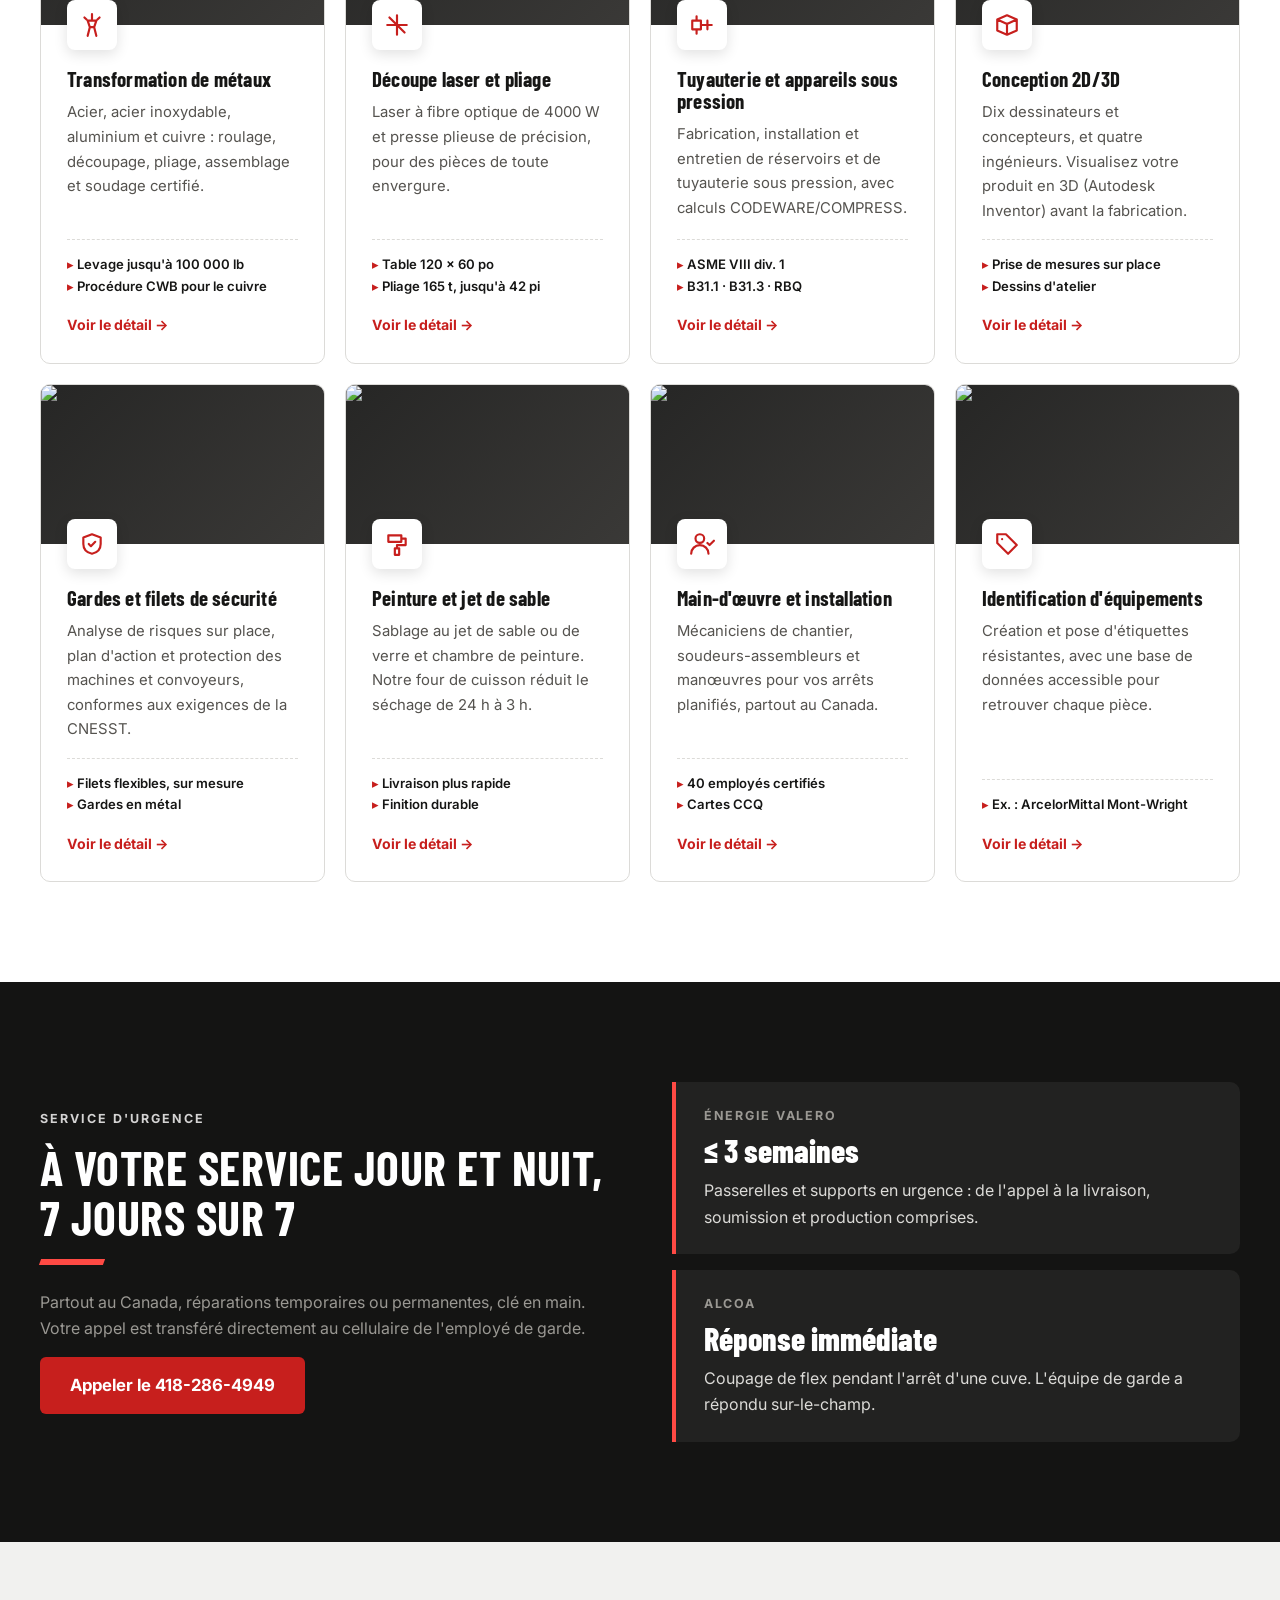
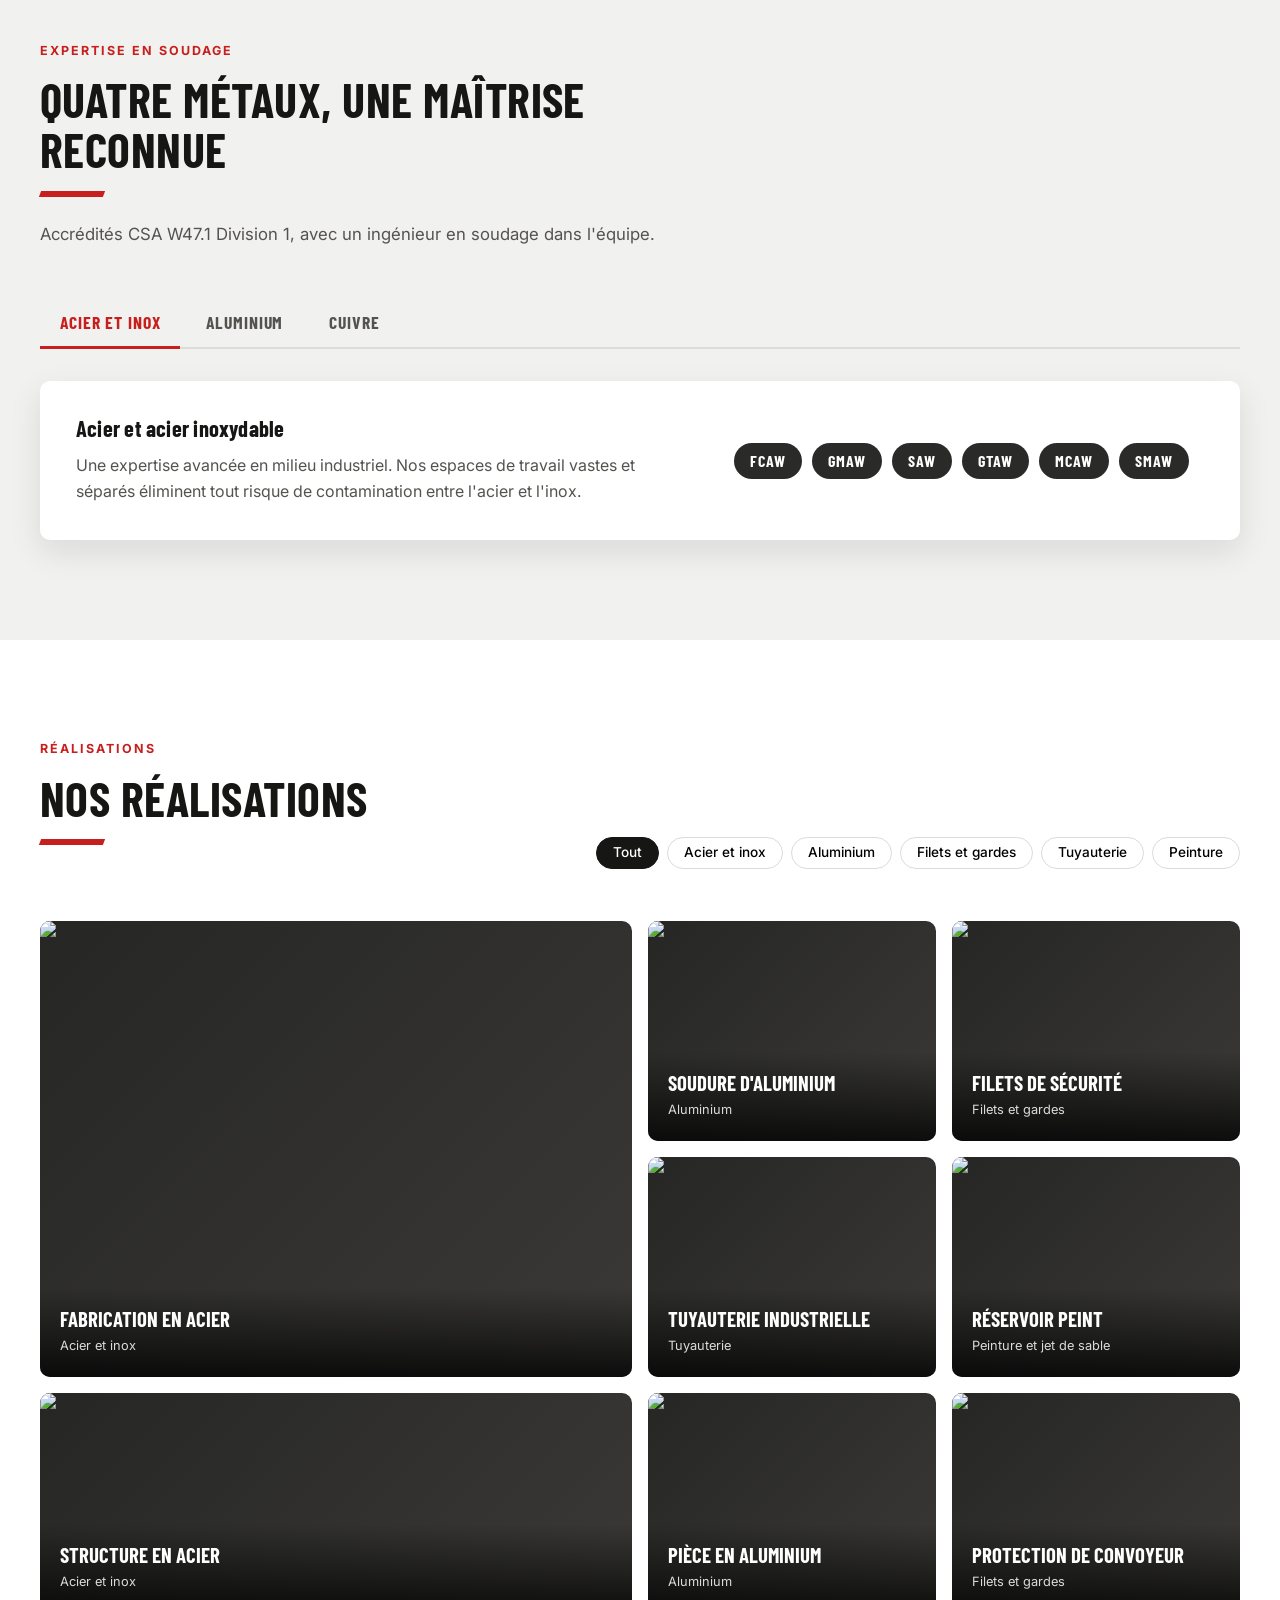
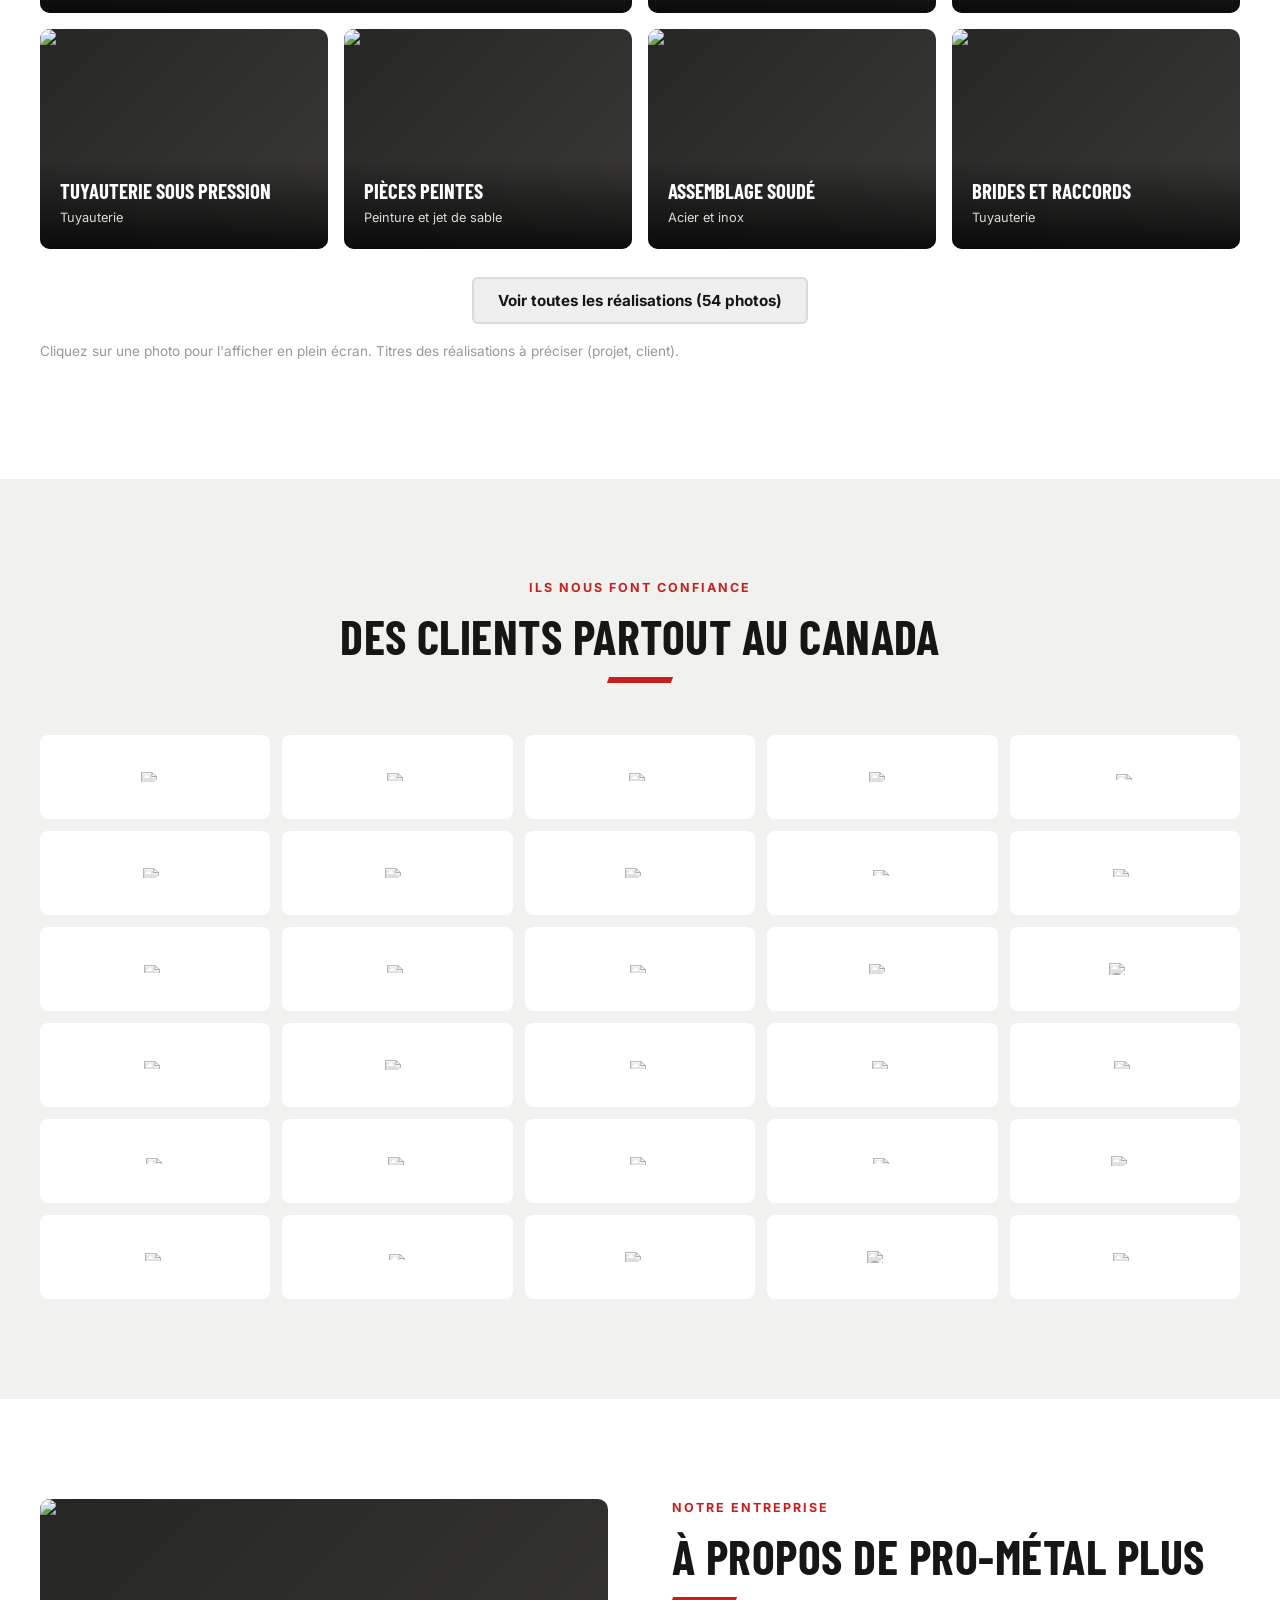
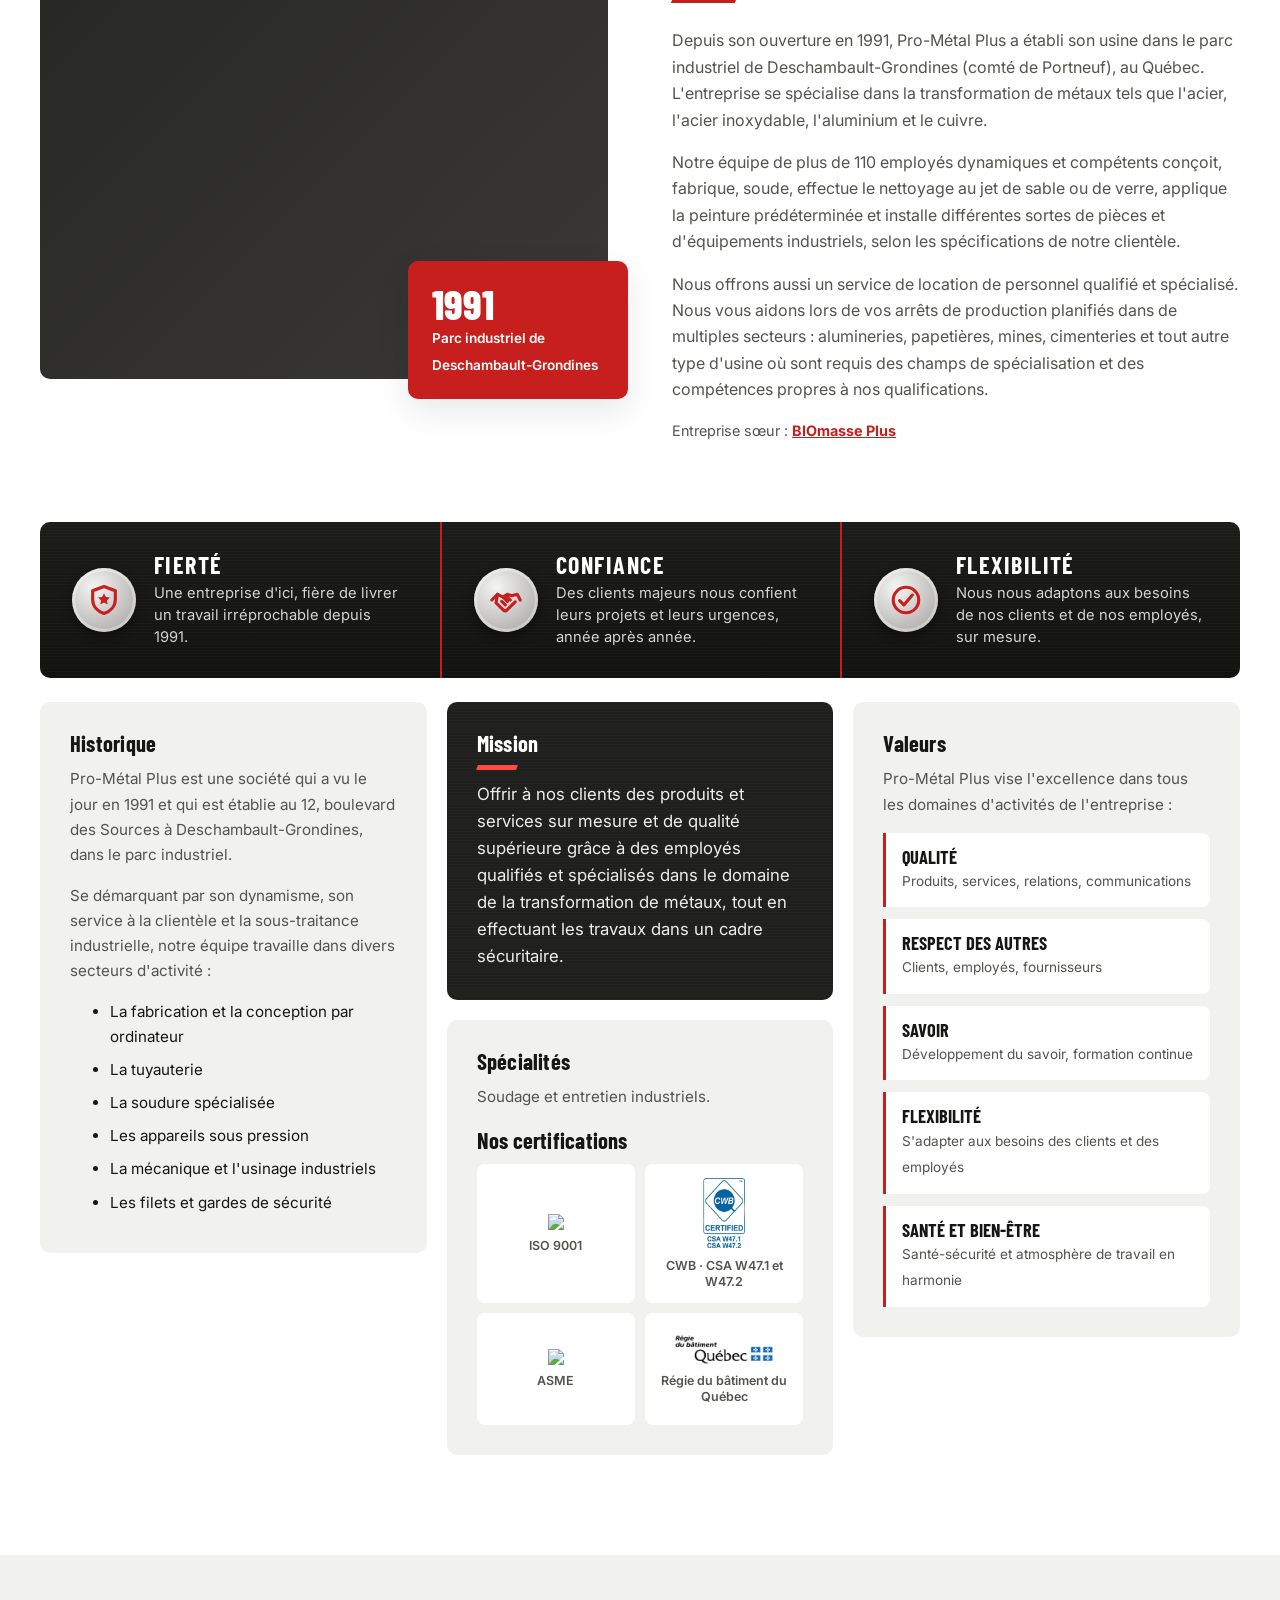
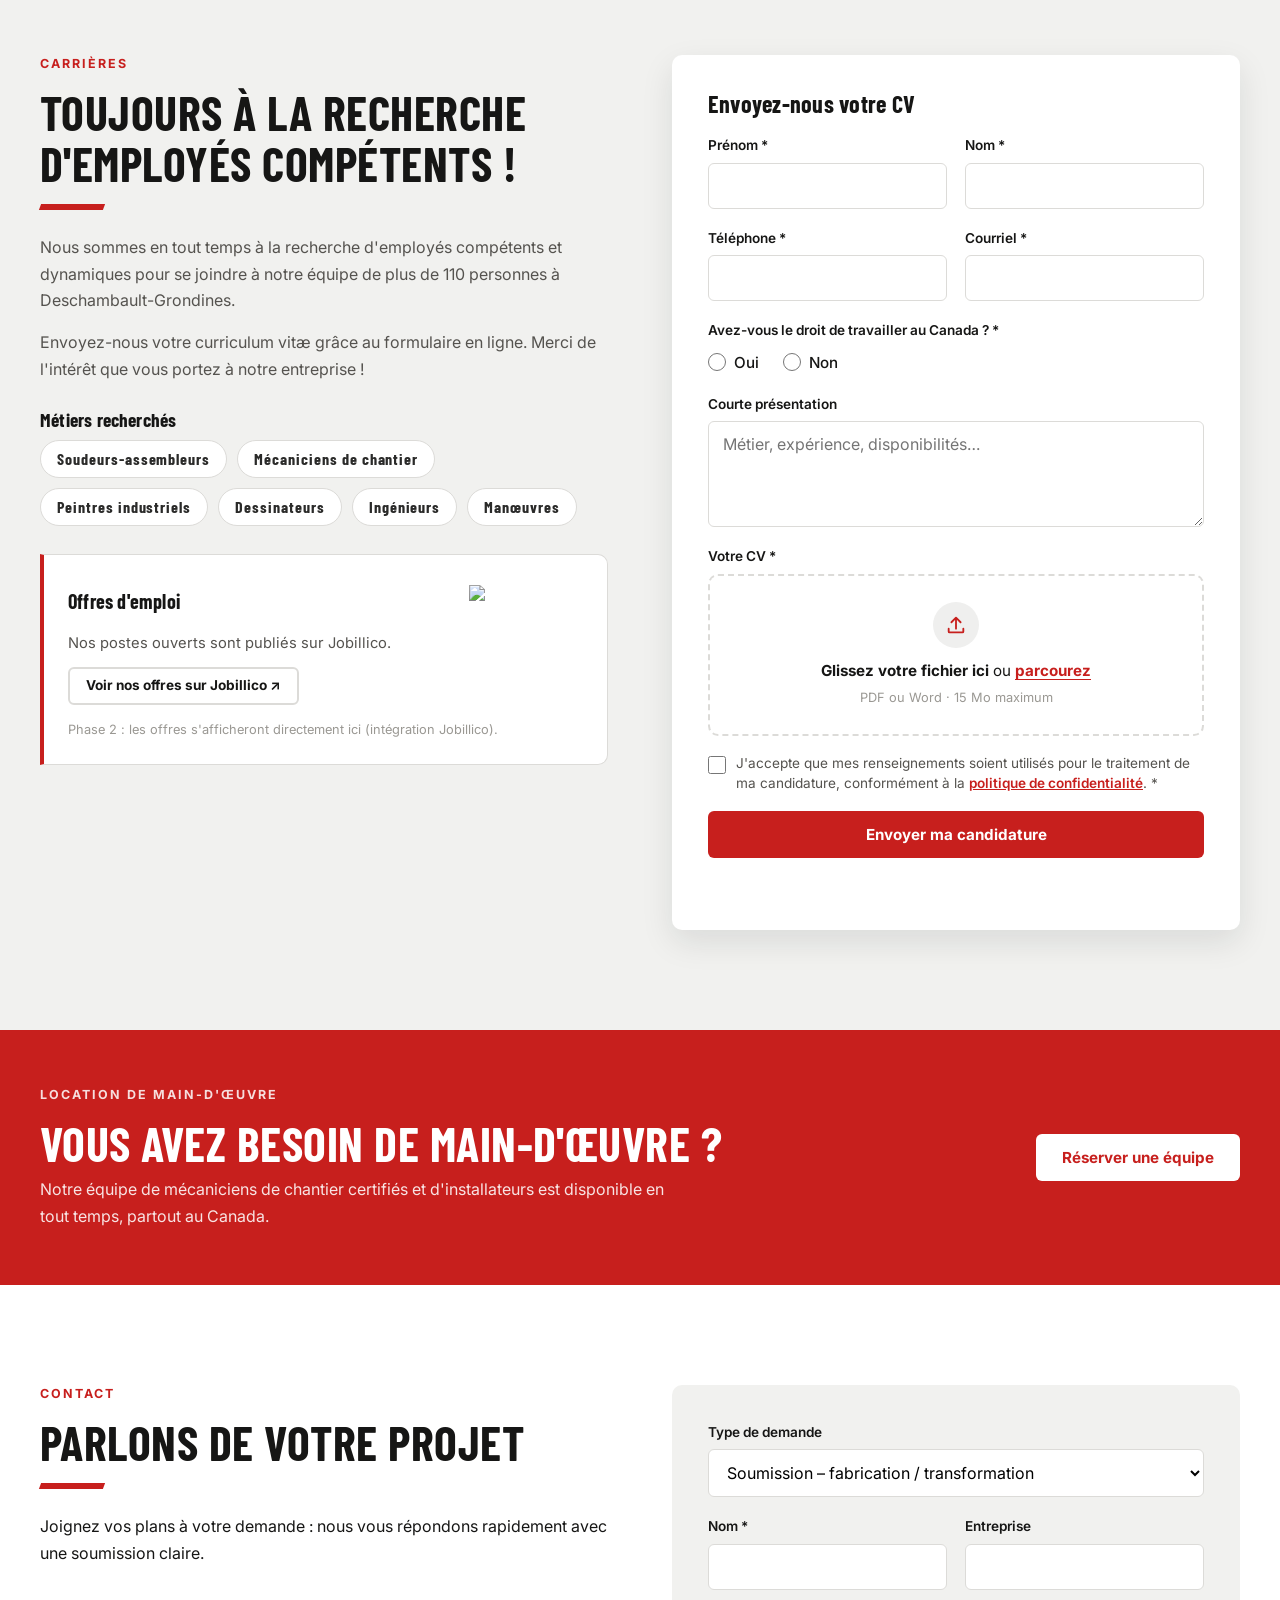
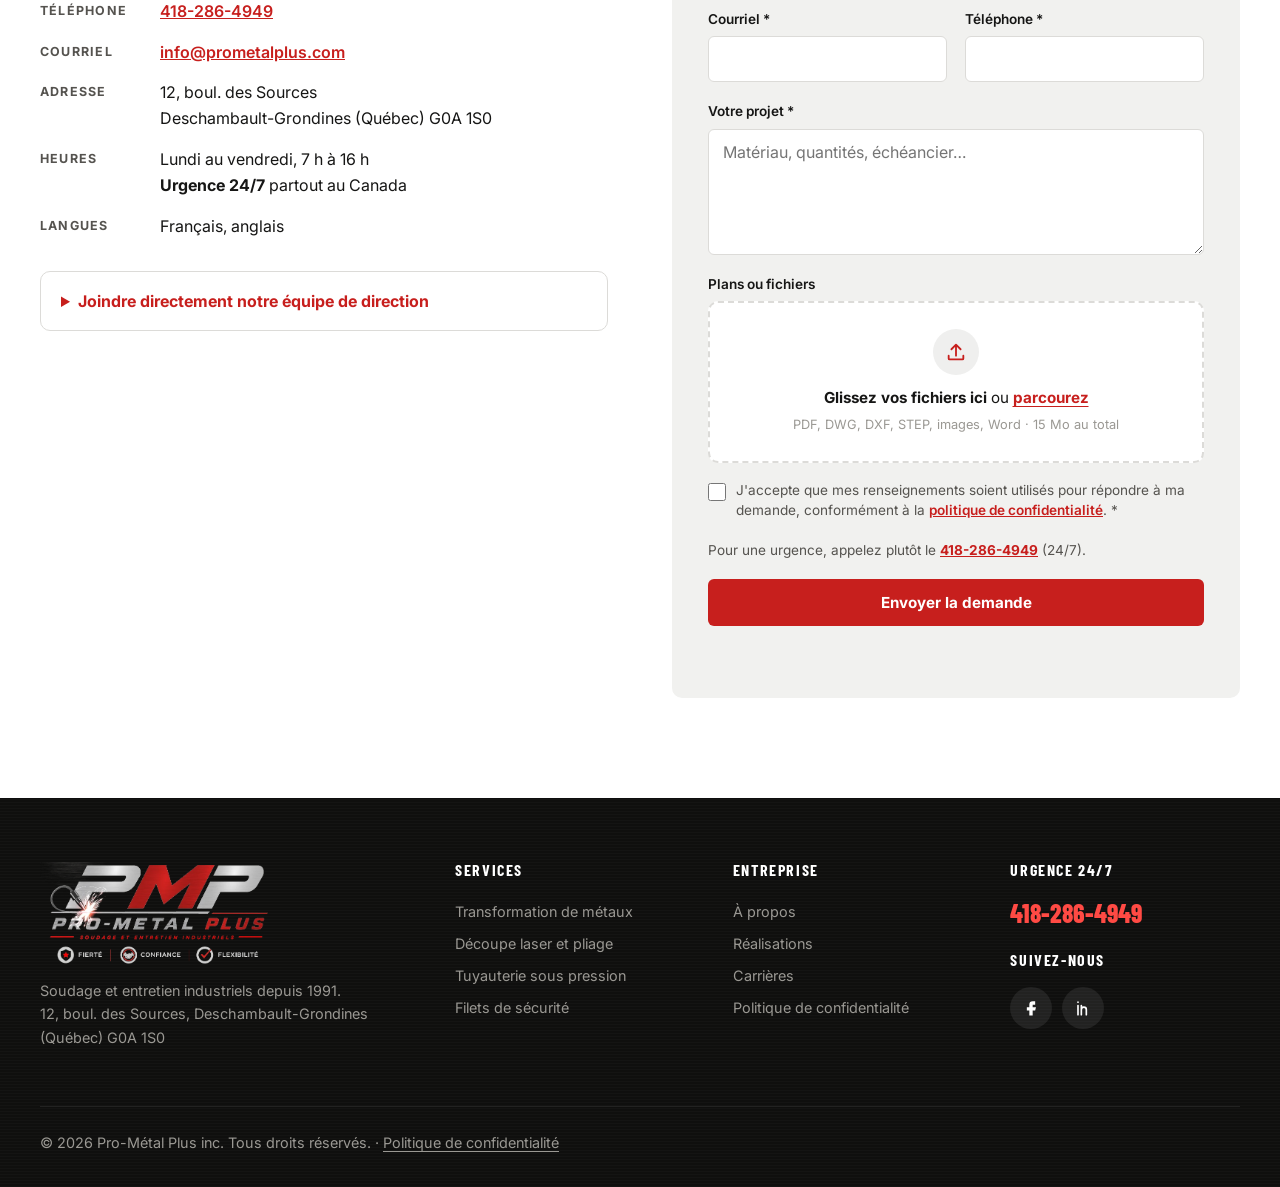
==== commit 17efb883: "Ajouter les piliers Fierté, Confiance, Flexibilité à la section Entreprise Bandeau noir métal repren" ====
--- a/index.html
+++ b/index.html
@@ -389,6 +389,30 @@
           </div>
         </div>
 
+        <ul class="pillars" aria-label="Nos piliers">
+          <li>
+            <span class="pillar-icon" aria-hidden="true"><svg viewBox="0 0 24 24"><path d="M12 2.5l8 3v6c0 5-3.4 8.6-8 10-4.6-1.4-8-5-8-10v-6z"/><path class="fill" d="M12 7.2l1.3 2.7 2.9.4-2.1 2 .5 2.9-2.6-1.4-2.6 1.4.5-2.9-2.1-2 2.9-.4z"/></svg></span>
+            <div>
+              <h3>Fierté</h3>
+              <p>Une entreprise d'ici, fière de livrer un travail irréprochable depuis 1991.</p>
+            </div>
+          </li>
+          <li>
+            <span class="pillar-icon" aria-hidden="true"><svg viewBox="0 0 24 24"><path d="M2 12l4-4 4 2 3-2 3 1 4-1 2 4"/><path d="M6 8l-1 6 5 5c.8.8 2 .8 2.8 0l5.7-5.7"/><path d="M10 10l3 3m-1-4l3 3m-6 1l2.5 2.5"/></svg></span>
+            <div>
+              <h3>Confiance</h3>
+              <p>Des clients majeurs nous confient leurs projets et leurs urgences, année après année.</p>
+            </div>
+          </li>
+          <li>
+            <span class="pillar-icon" aria-hidden="true"><svg viewBox="0 0 24 24"><circle cx="12" cy="12" r="9"/><path d="M7.5 12.5l3 3 6-7"/></svg></span>
+            <div>
+              <h3>Flexibilité</h3>
+              <p>Nous nous adaptons aux besoins de nos clients et de nos employés, sur mesure.</p>
+            </div>
+          </li>
+        </ul>
+
         <div class="about-grid">
           <article class="about-card">
             <h3>Historique</h3>
--- a/assets/styles.css
+++ b/assets/styles.css
@@ -717,3 +717,19 @@
 @media (max-width: 640px) { .logo-plate img { height: 44px; } .header-inner { height: 70px; } .nav { top: 108px; } }
 /* Menu mobile : l'en-tête (backdrop-filter) sert de repère au menu fixe ; le placer juste dessous */
 @media (max-width: 860px) { .nav, .site-header .nav { top: 100%; } }
+
+/* ---------- Piliers du logo : Fierté, Confiance, Flexibilité ---------- */
+.pillars { list-style: none; margin: 64px 0 0; padding: 0; display: grid; grid-template-columns: repeat(3, 1fr); background: var(--brushed), linear-gradient(180deg, #1c1c1b, #121211); border-radius: var(--radius); overflow: hidden; }
+.pillars li { display: flex; align-items: center; gap: 18px; padding: 30px 32px; color: #fff; }
+.pillars li + li { border-left: 2px solid var(--accent); }
+.pillar-icon { flex: none; display: grid; place-items: center; width: 64px; height: 64px; border-radius: 50%; background: radial-gradient(circle at 35% 30%, #f4f4f3, #b9b8b6 70%, #8e8d8a); box-shadow: inset 0 0 0 3px rgba(255,255,255,.35), 0 4px 12px rgba(0,0,0,.4); color: var(--accent); }
+.pillar-icon svg { width: 34px; height: 34px; stroke-width: 2.2; }
+.pillar-icon .fill { fill: currentColor; stroke: none; }
+.pillars h3 { margin: 0 0 4px; font-size: 1.5rem; text-transform: uppercase; letter-spacing: .06em; }
+.pillars p { margin: 0; color: var(--silver); font-size: .92rem; line-height: 1.5; }
+.about-grid { margin-top: 24px; }
+@media (max-width: 960px) {
+  .pillars { grid-template-columns: 1fr; }
+  .pillars li + li { border-left: 0; border-top: 2px solid var(--accent); }
+}
+@media (max-width: 640px) { .pillars { margin-top: 48px; } .pillars li { padding: 24px 20px; } .pillar-icon { width: 54px; height: 54px; } .pillar-icon svg { width: 28px; height: 28px; } }
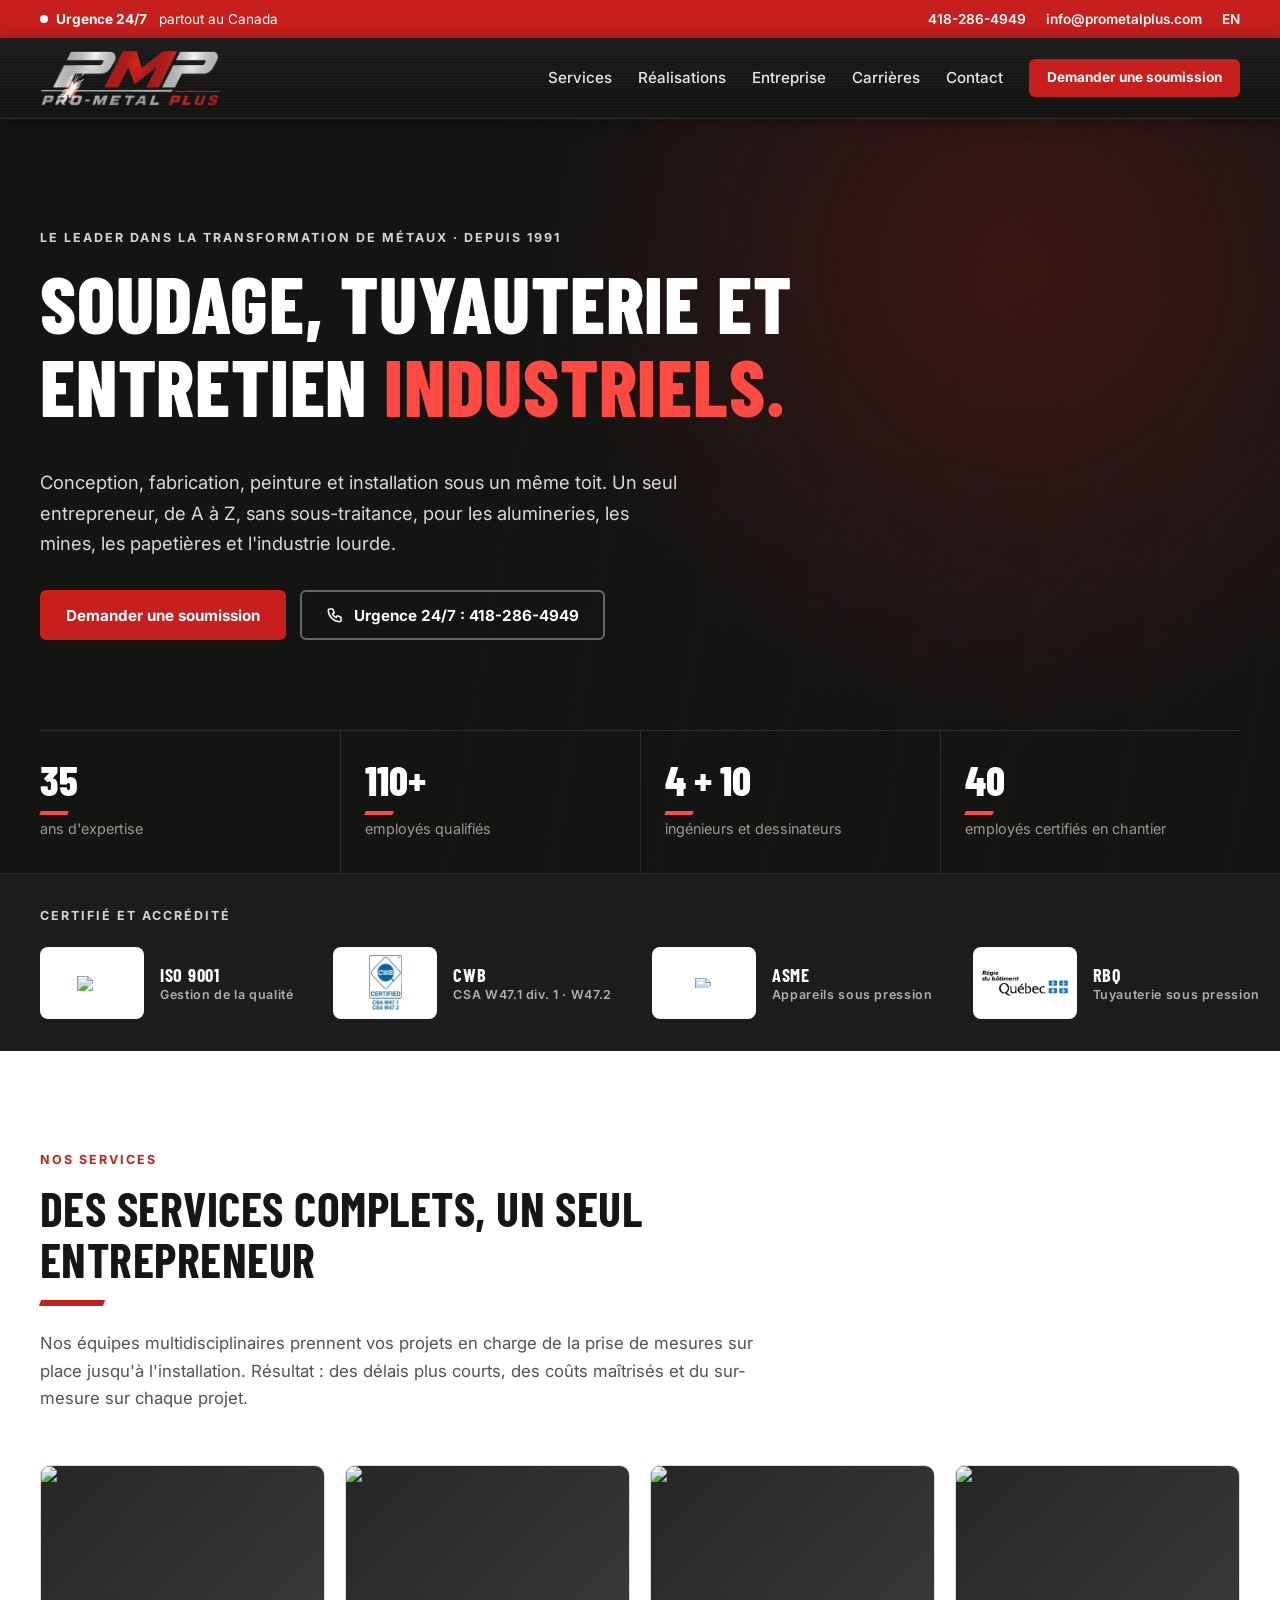
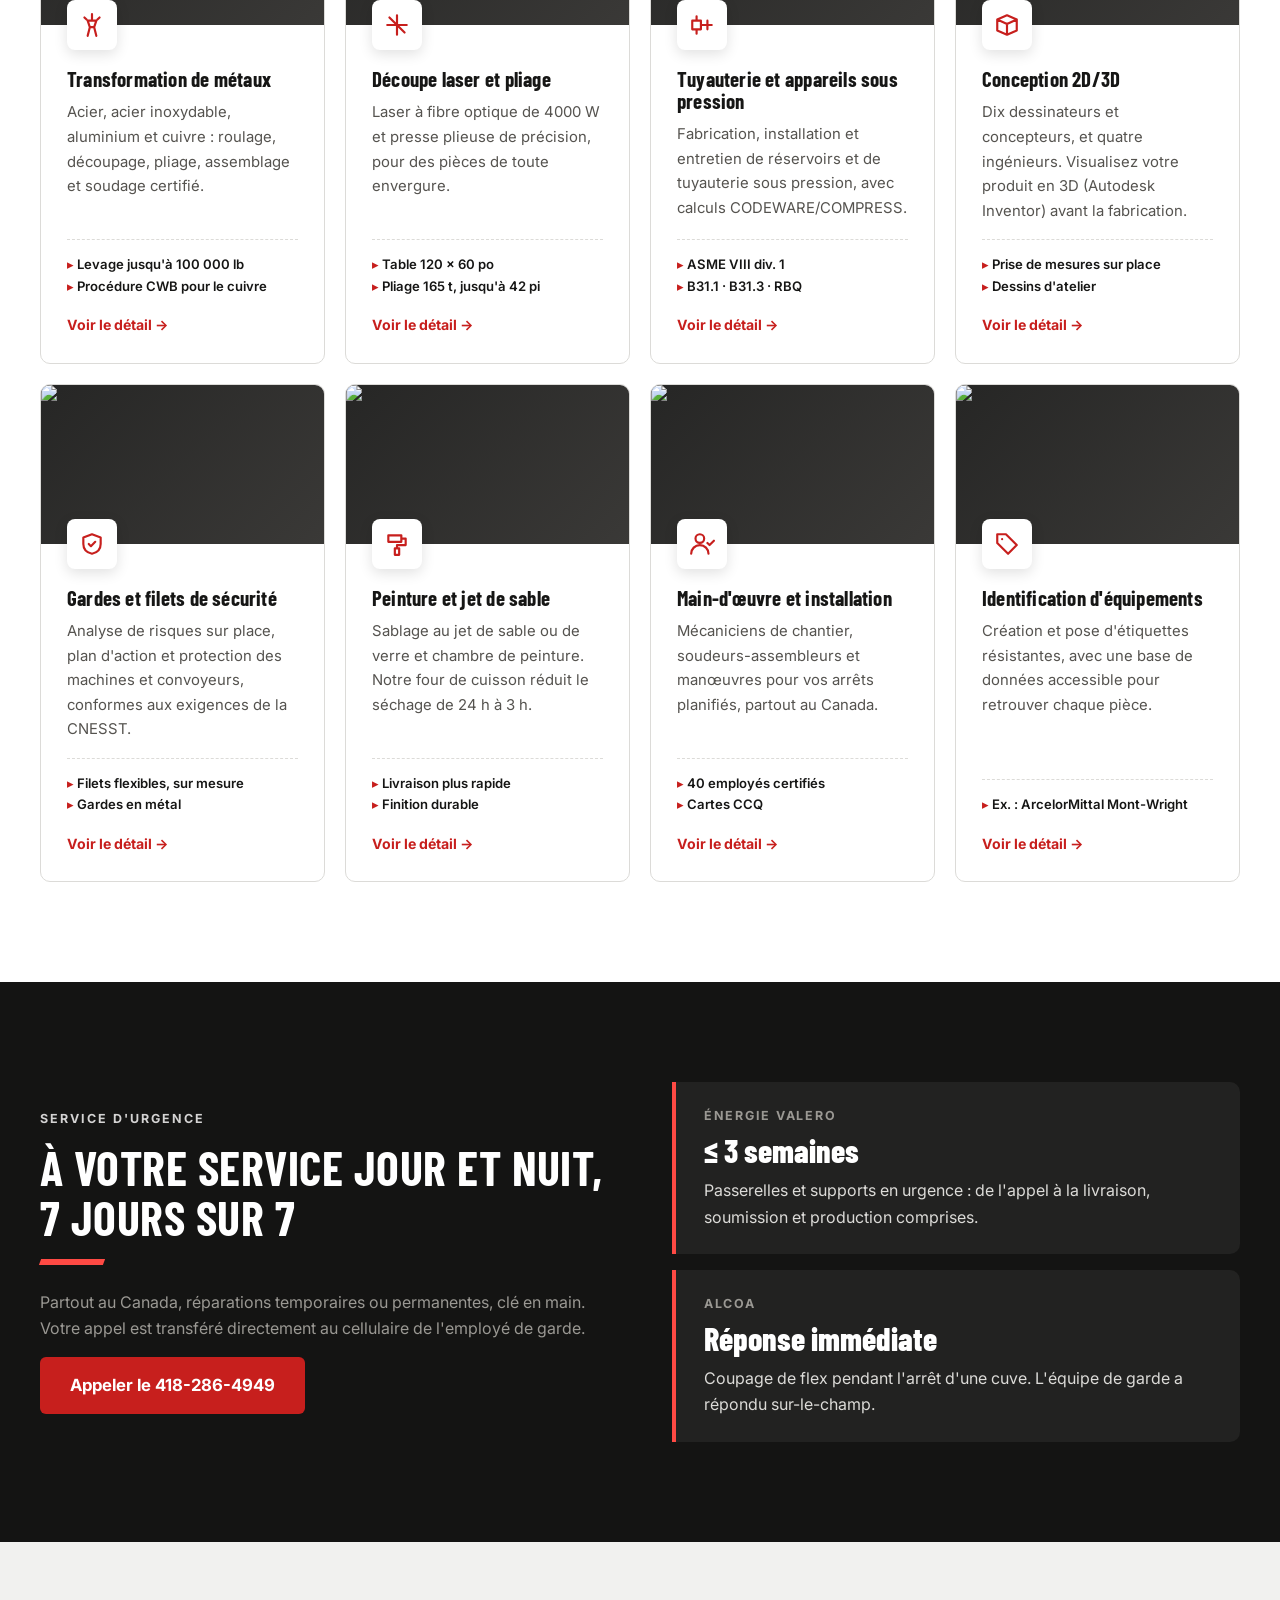
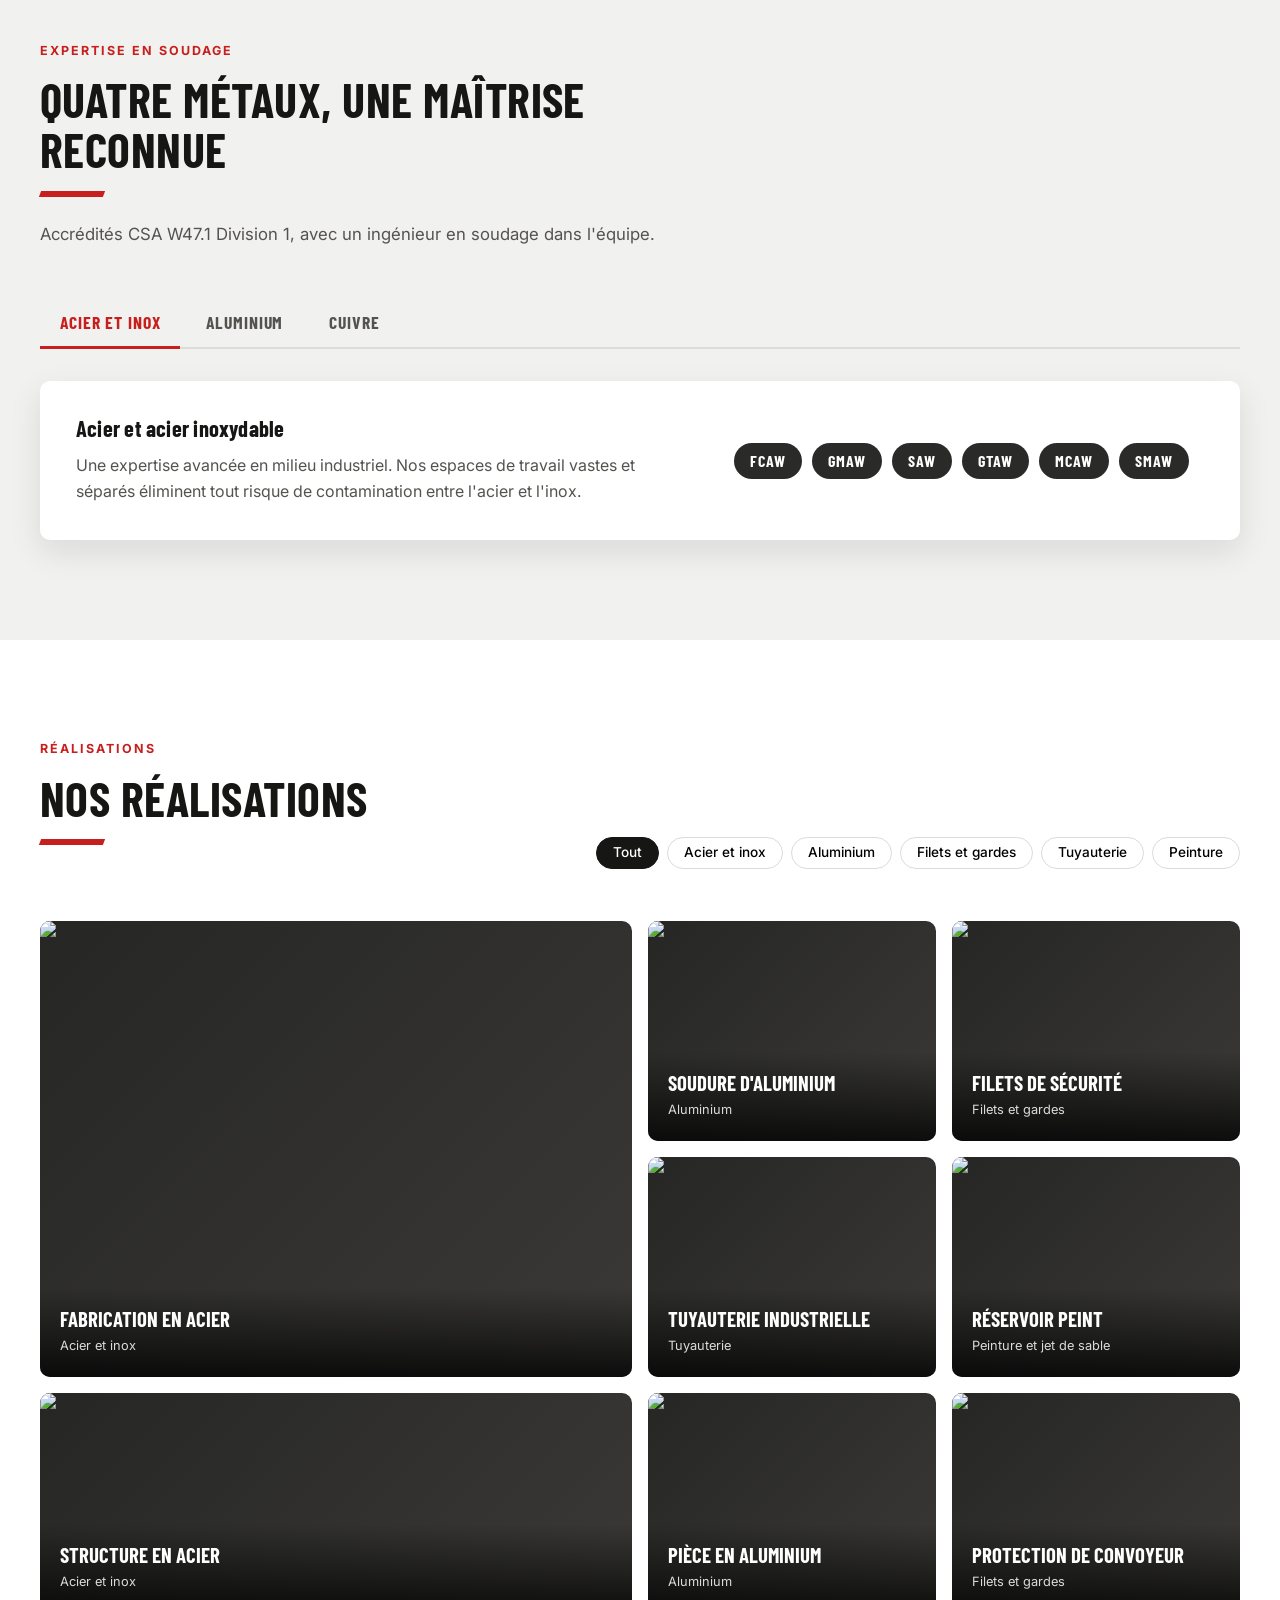
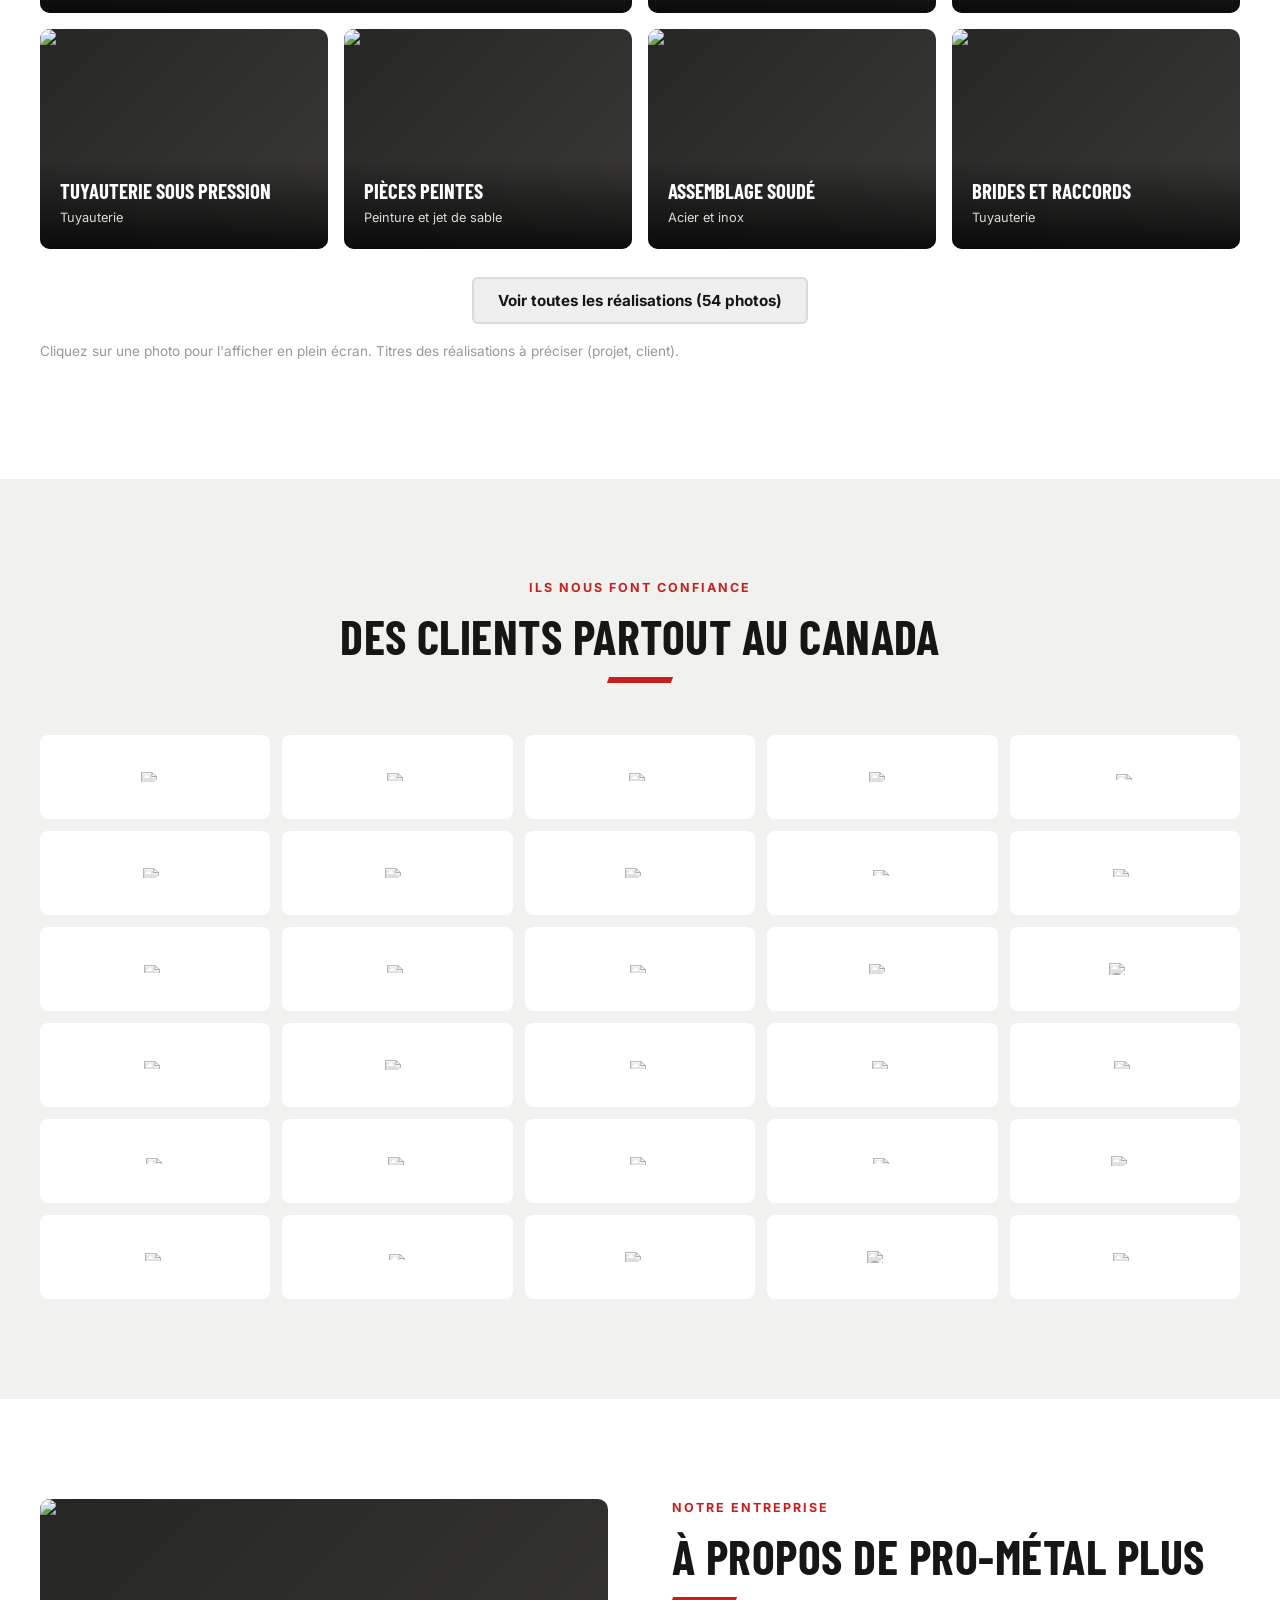
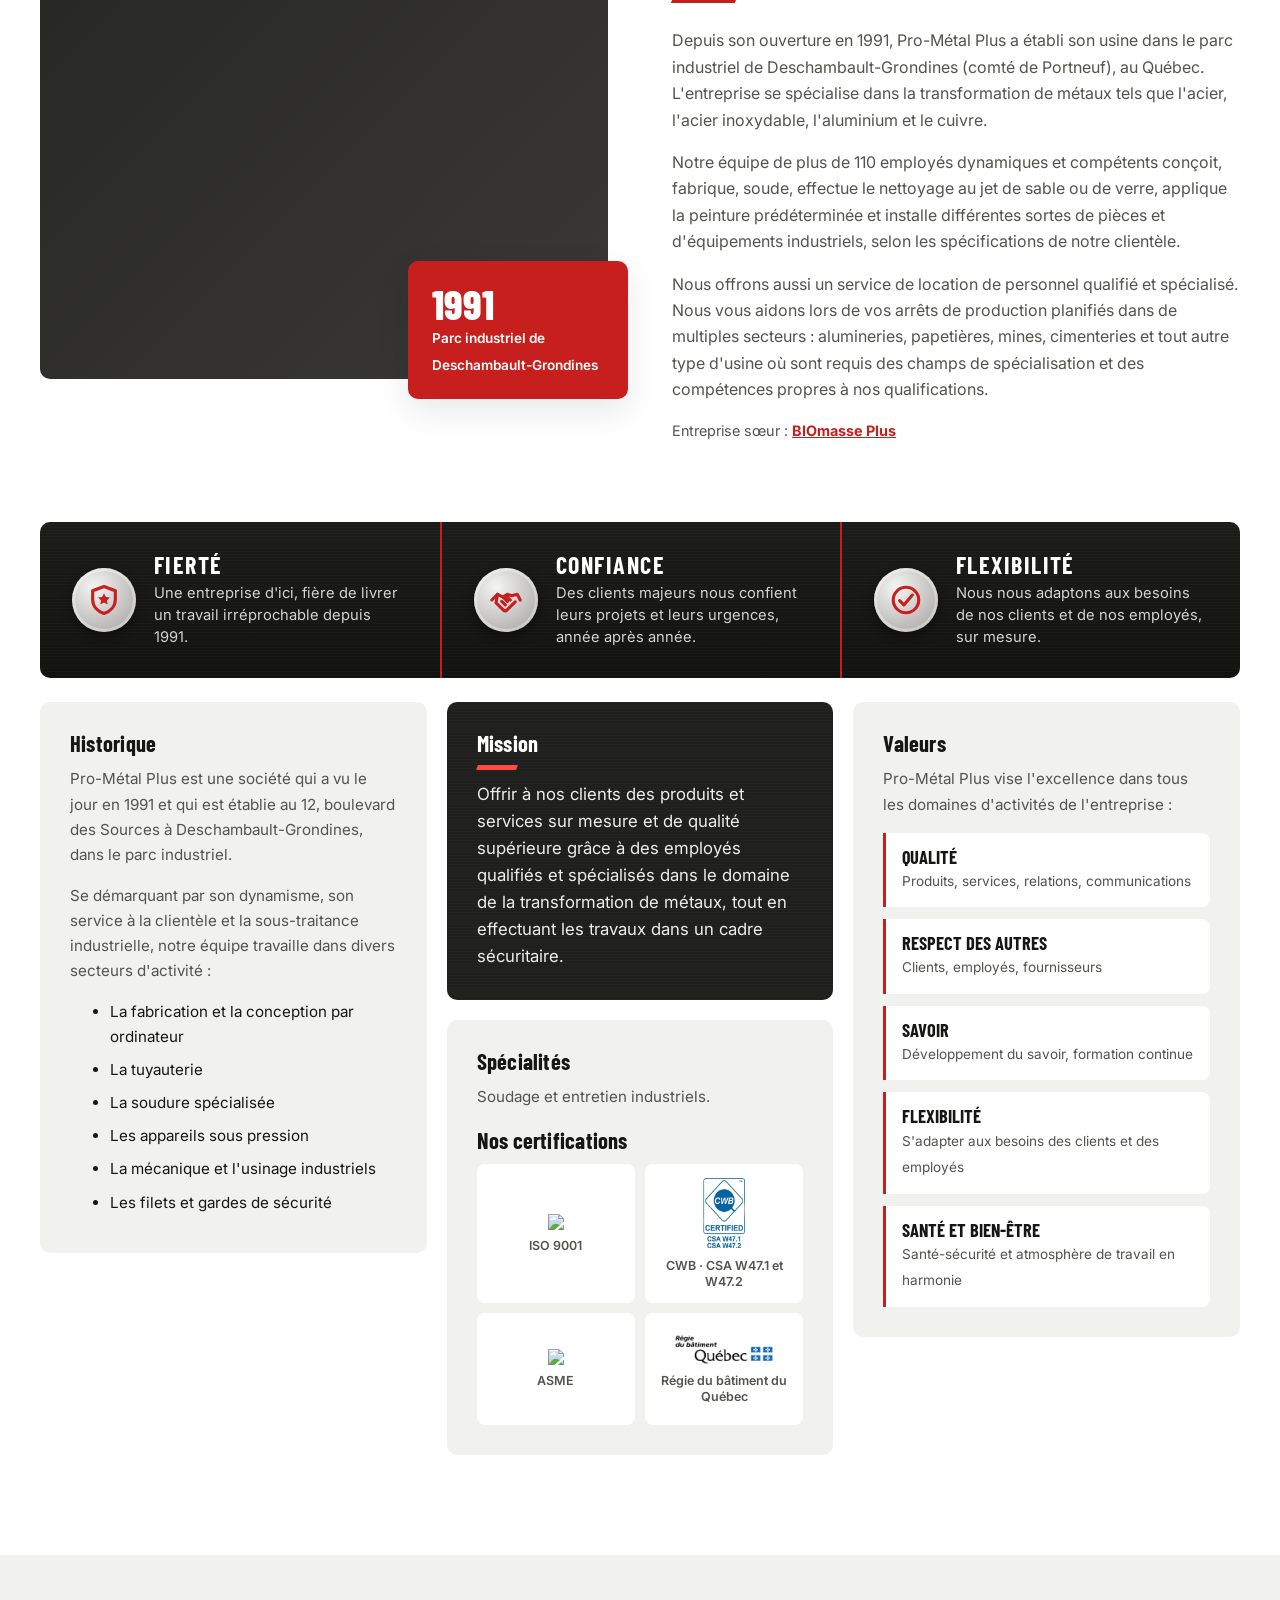
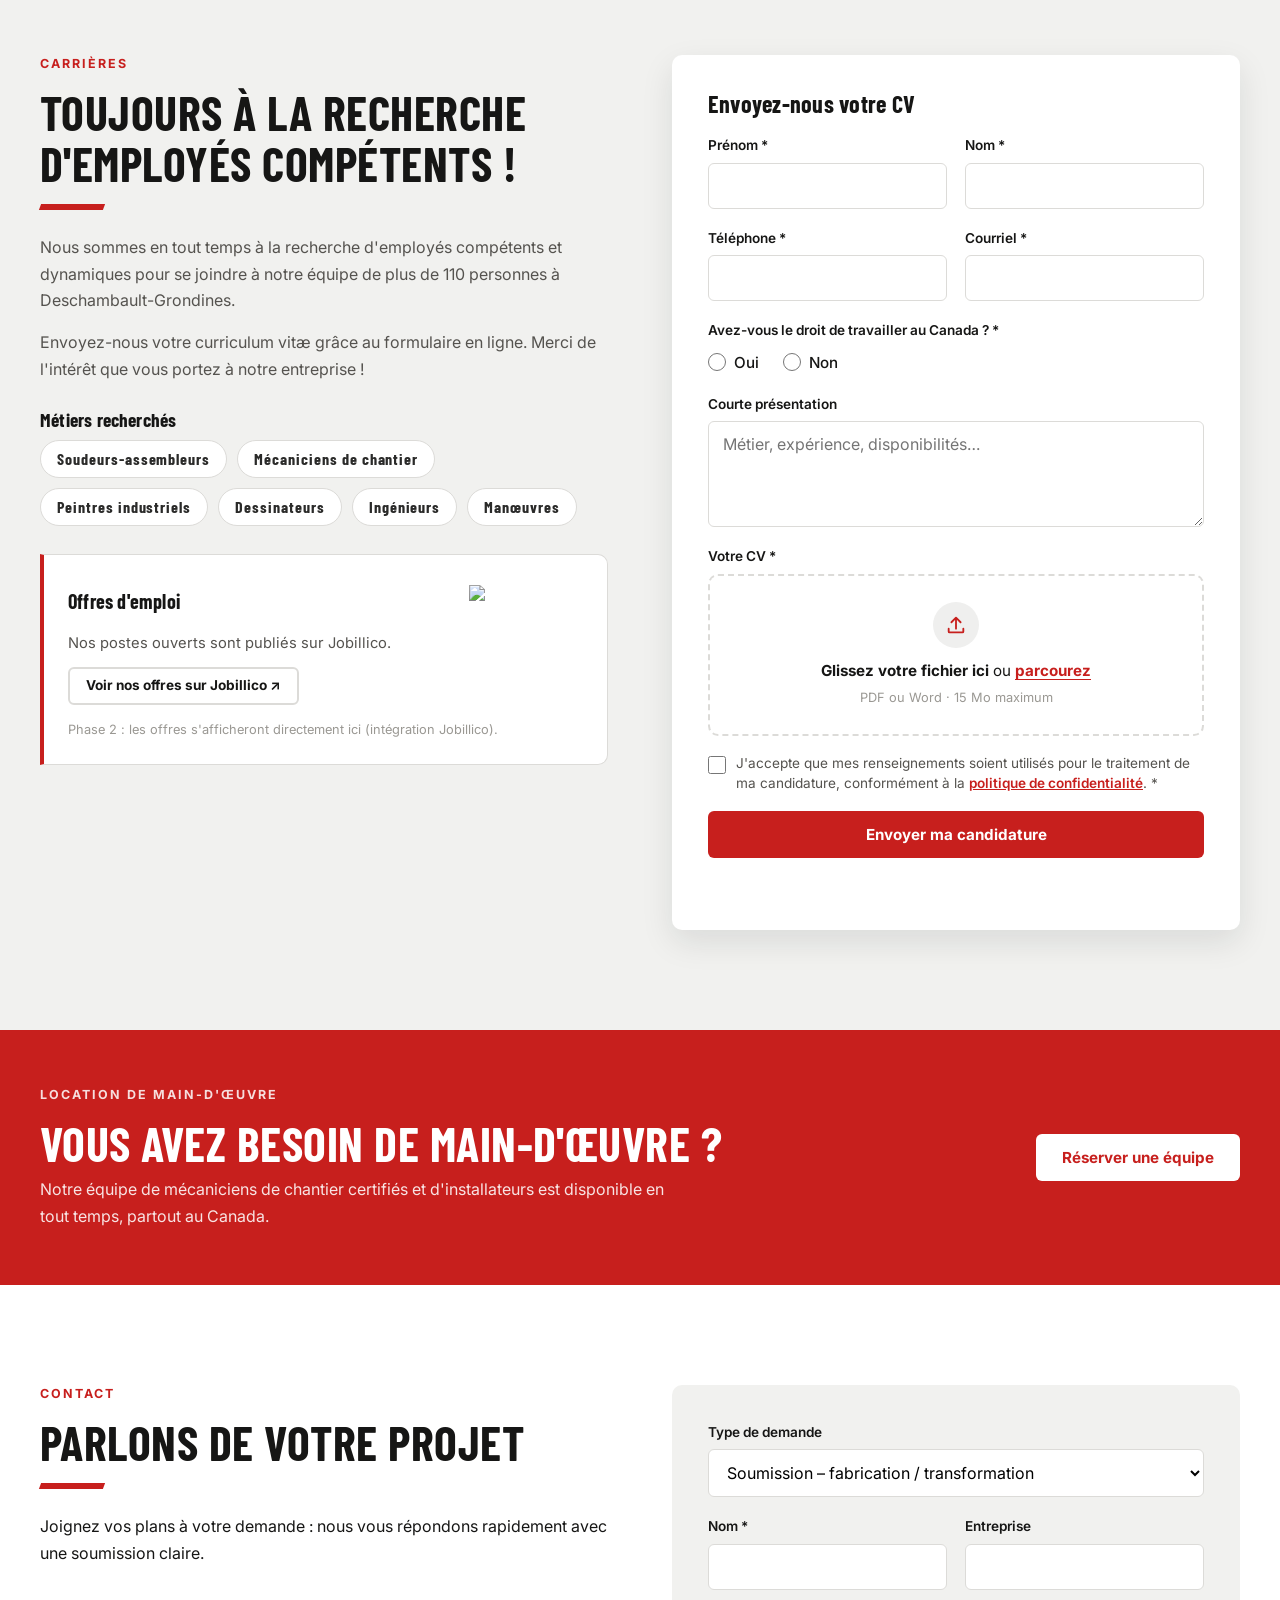
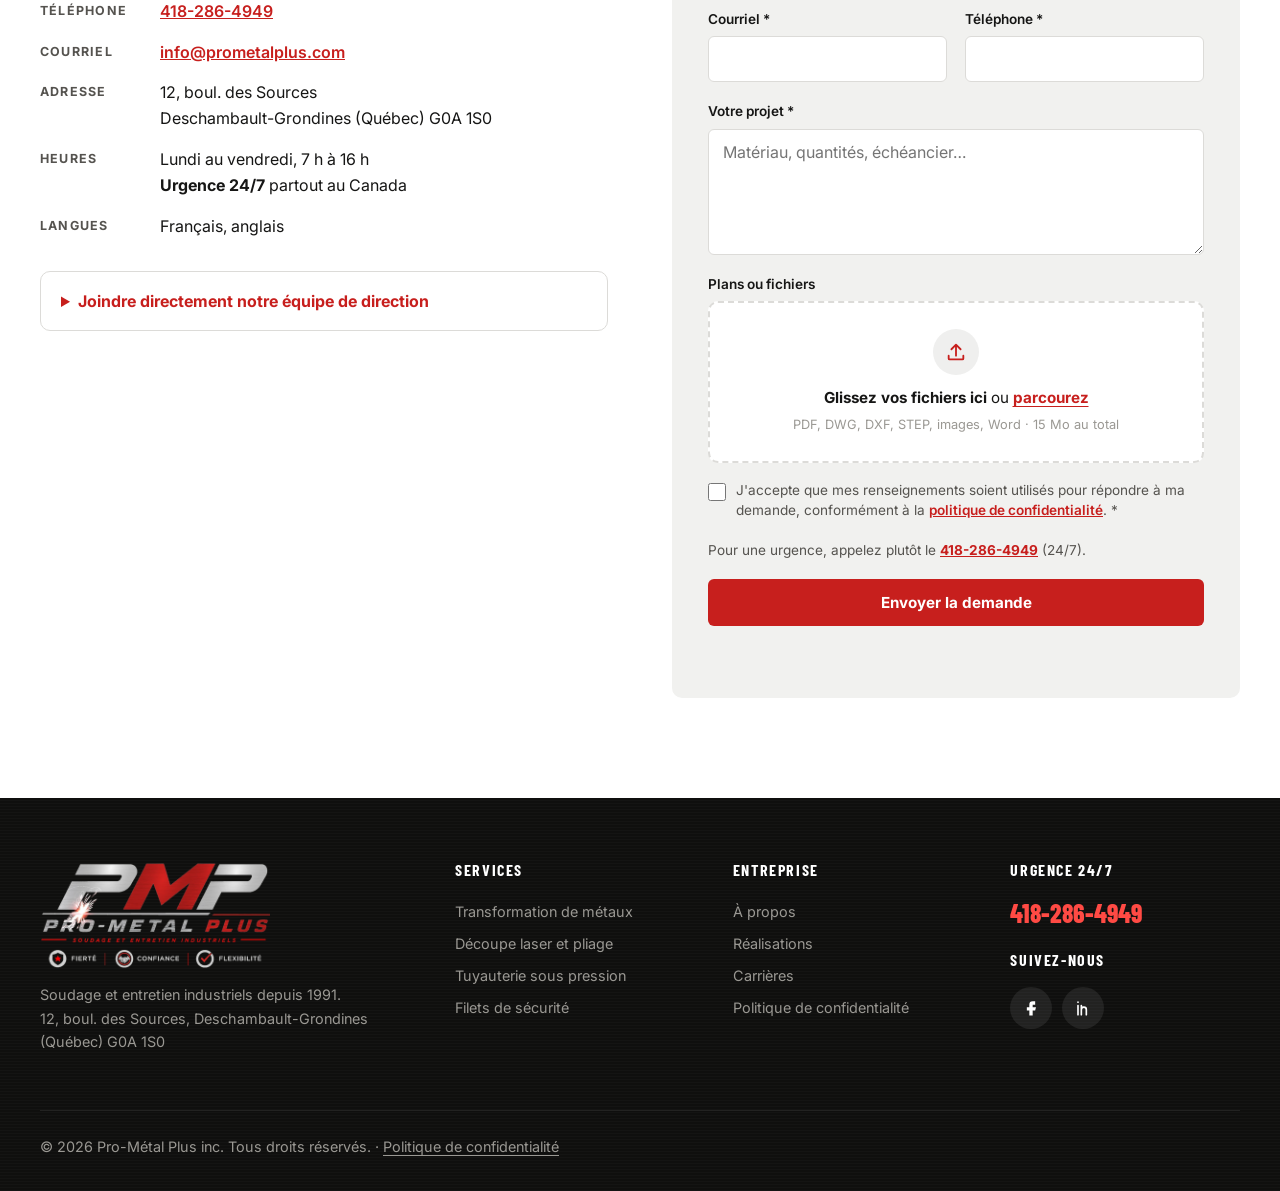
==== commit f50ba1ce: "Remplacer le logo par la nouvelle version PMP Nouvelle image fournie (sans le tuyau de soudure, meil" ====
--- a/index.html
+++ b/index.html
@@ -56,7 +56,7 @@
   <header class="site-header">
     <div class="wrap header-inner">
       <a href="#top" class="logo" aria-label="Pro-Métal Plus, accueil">
-        <span class="logo-plate"><img src="assets/logo-pmp.png" alt="Pro-Métal Plus" width="621" height="187"></span>
+        <span class="logo-plate"><img src="assets/logo-pmp.png" alt="Pro-Métal Plus" width="386" height="120"></span>
       </a>
       <button class="nav-toggle" aria-expanded="false" aria-controls="nav" aria-label="Ouvrir le menu">
         <span></span><span></span><span></span>
@@ -592,7 +592,7 @@
   <footer class="site-footer">
     <div class="wrap footer-inner">
       <div>
-        <img class="footer-logo" src="assets/logo-pmp-complet.png" alt="Pro-Métal Plus – Soudage et entretien industriels – Fierté, Confiance, Flexibilité" width="621" height="278">
+        <img class="footer-logo" src="assets/logo-pmp-complet.png" alt="Pro-Métal Plus – Soudage et entretien industriels – Fierté, Confiance, Flexibilité" width="480" height="224">
         <p>Soudage et entretien industriels depuis 1991.<br>12, boul. des Sources, Deschambault-Grondines (Québec) G0A 1S0</p>
       </div>
       <nav aria-label="Services">
